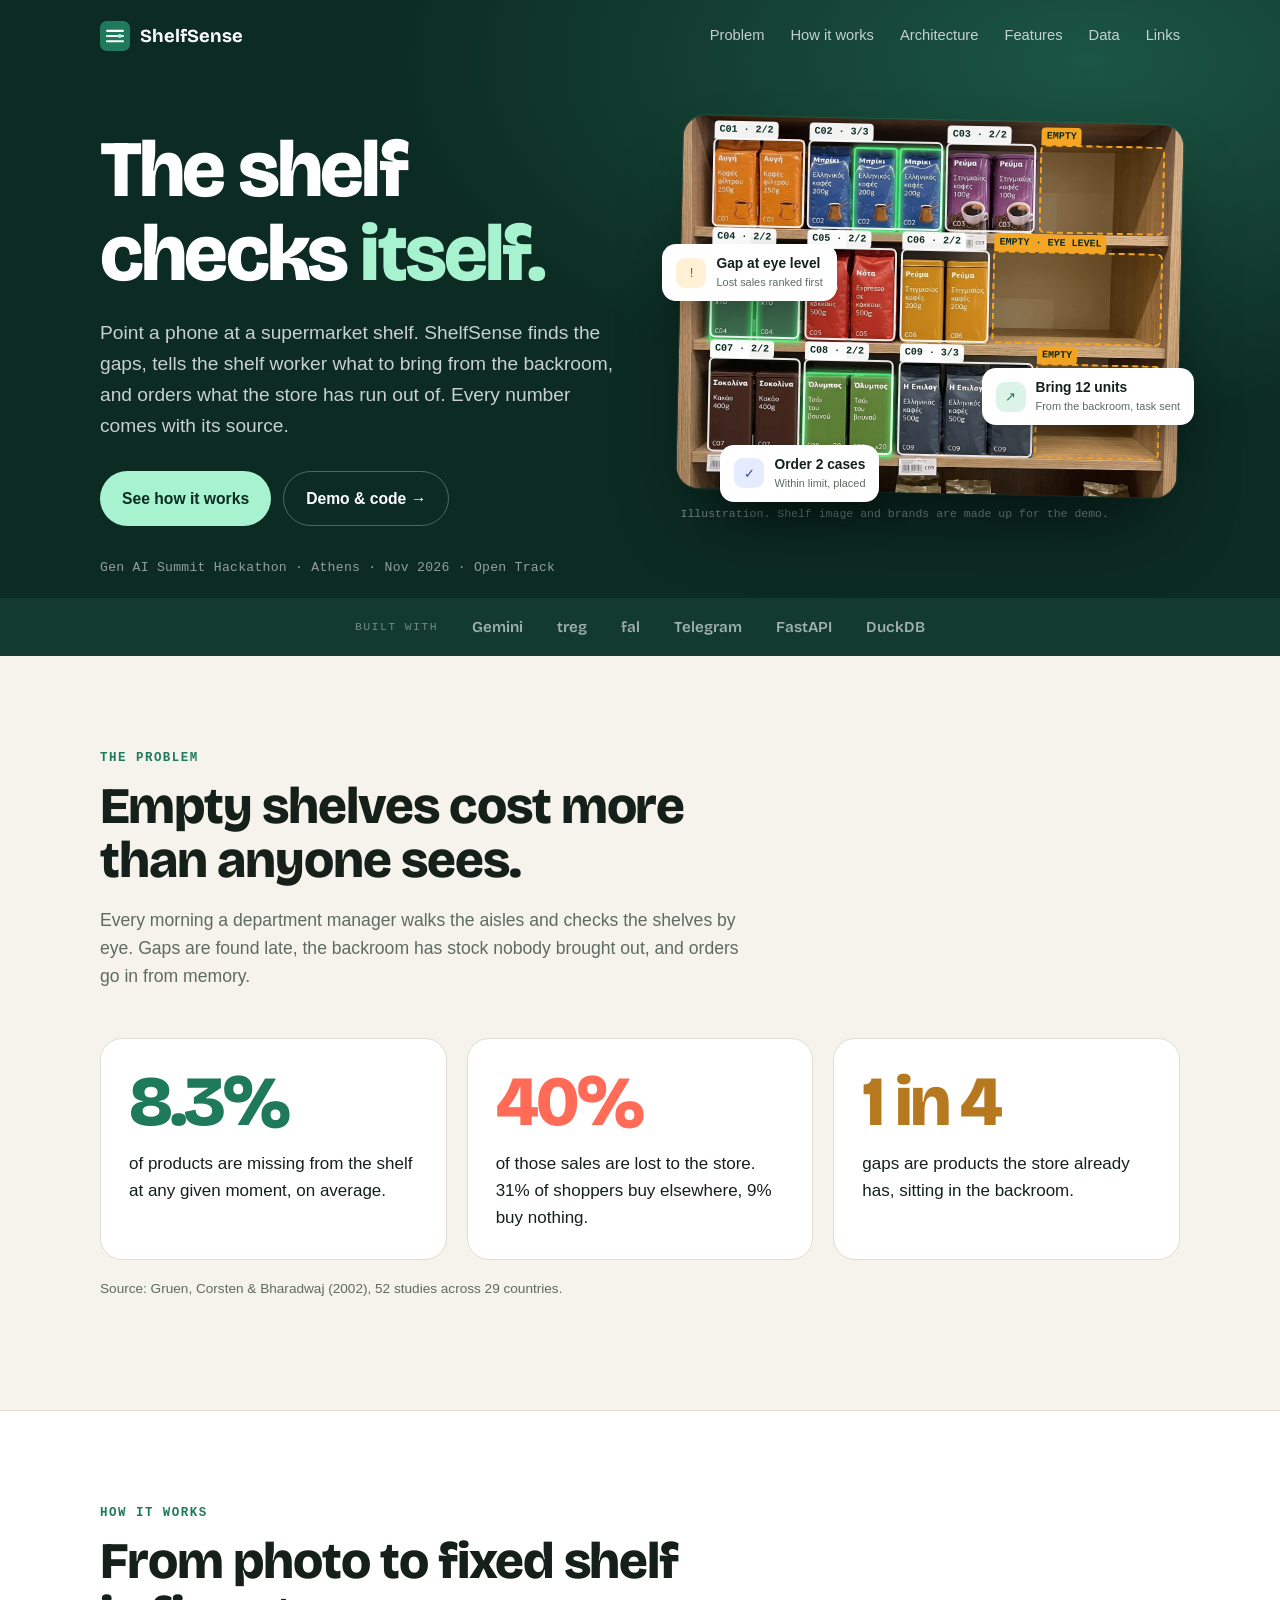
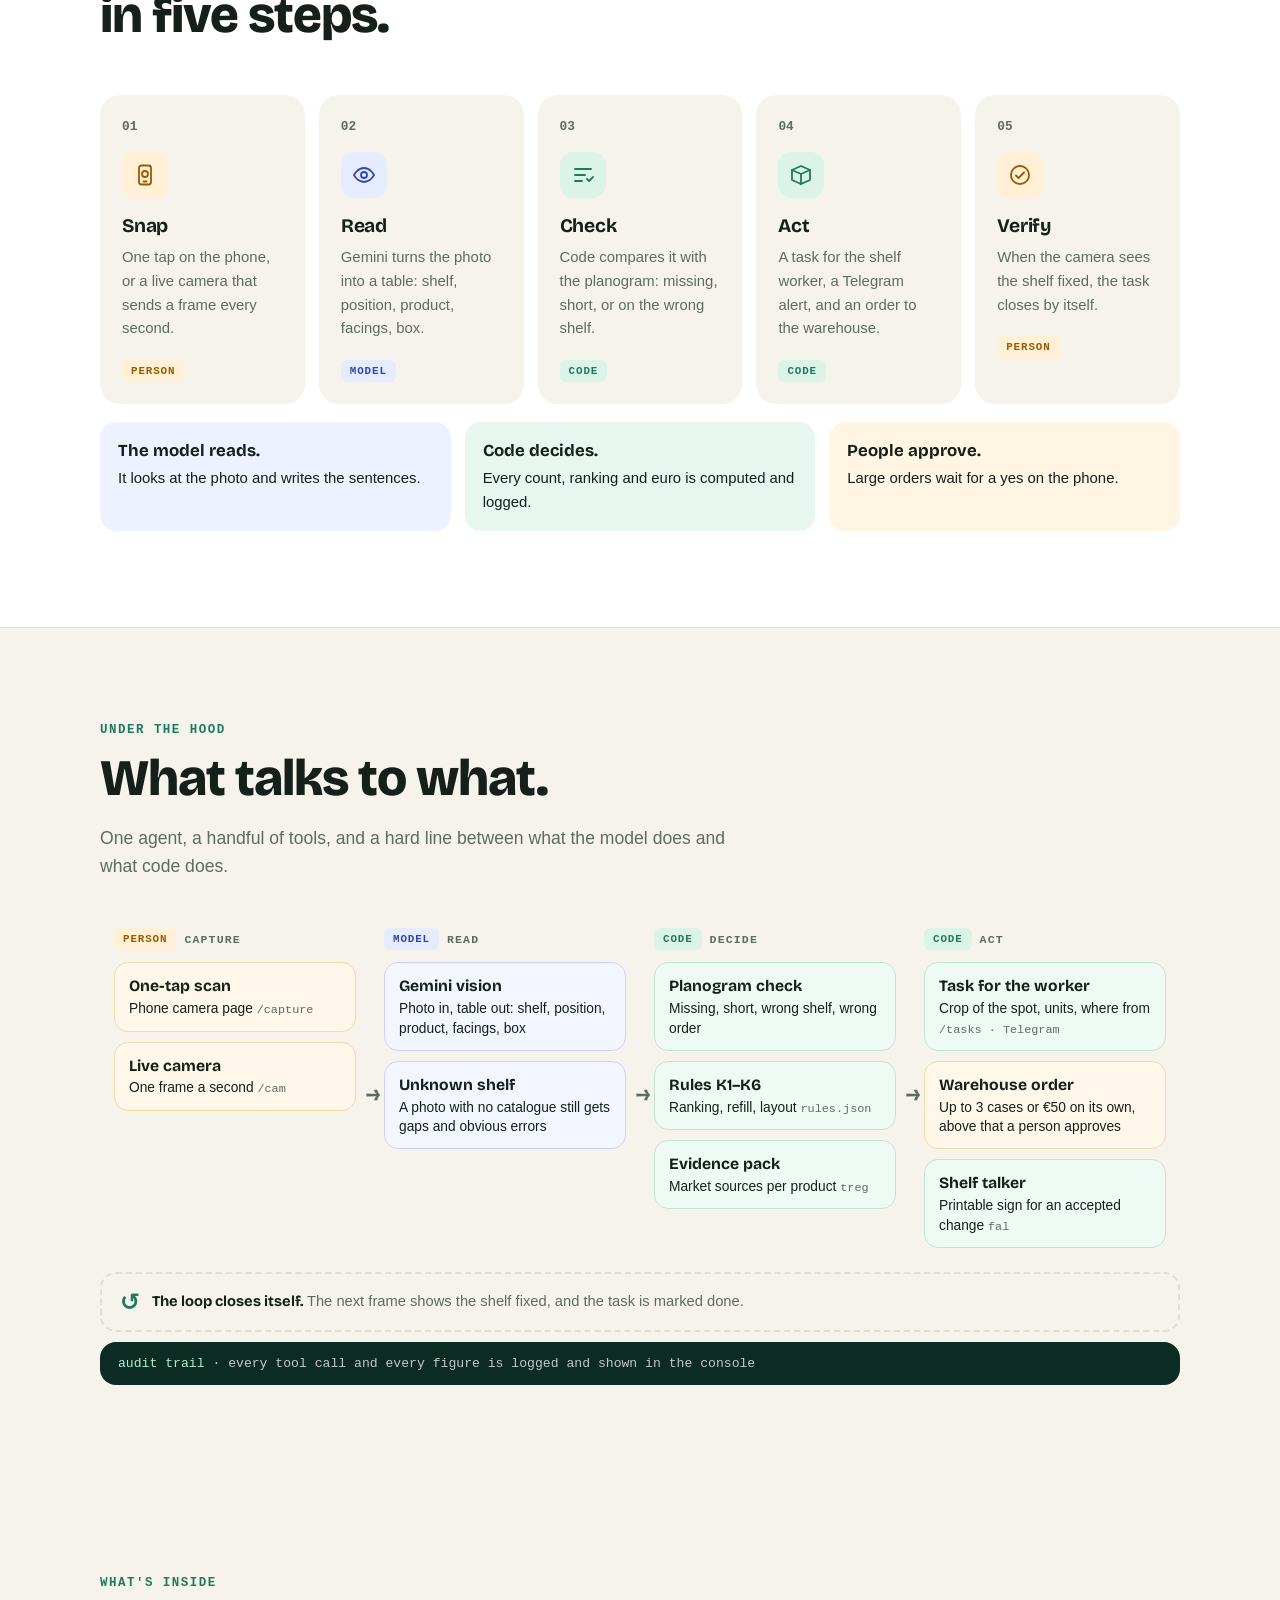
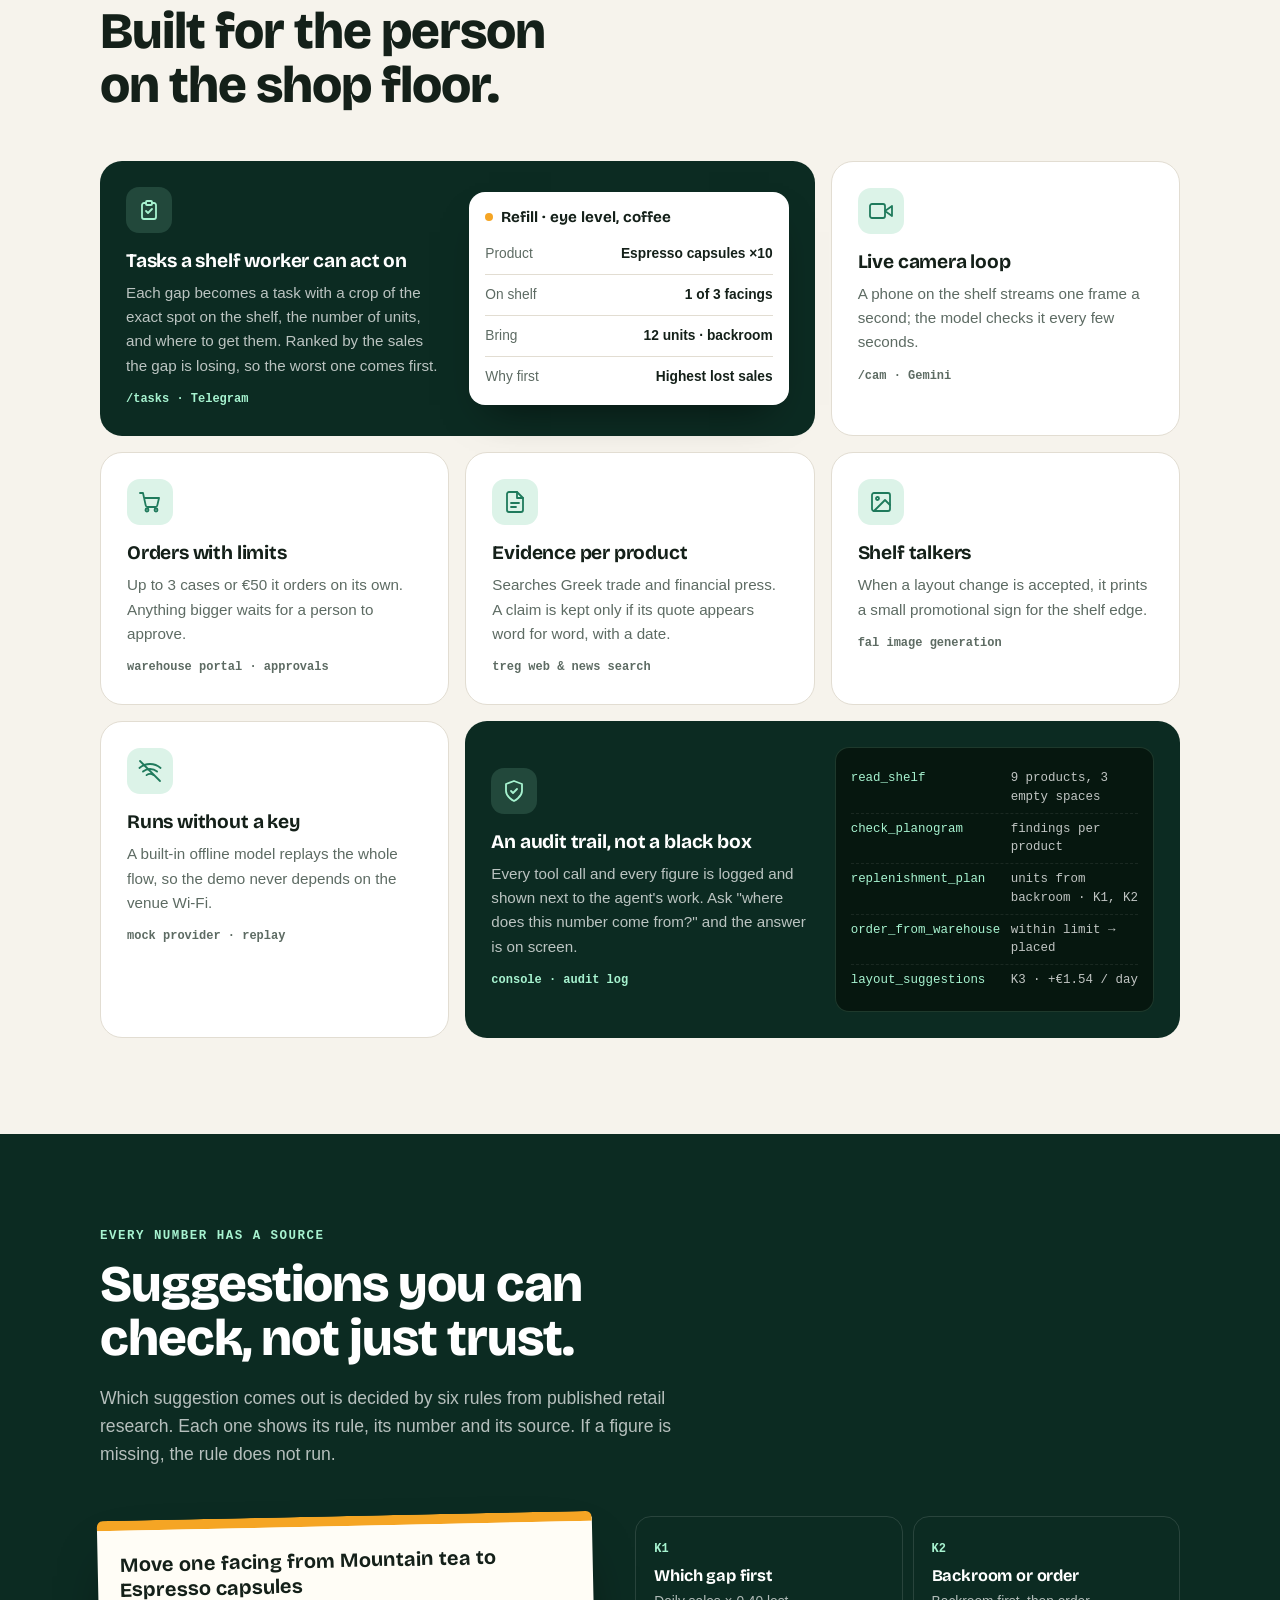
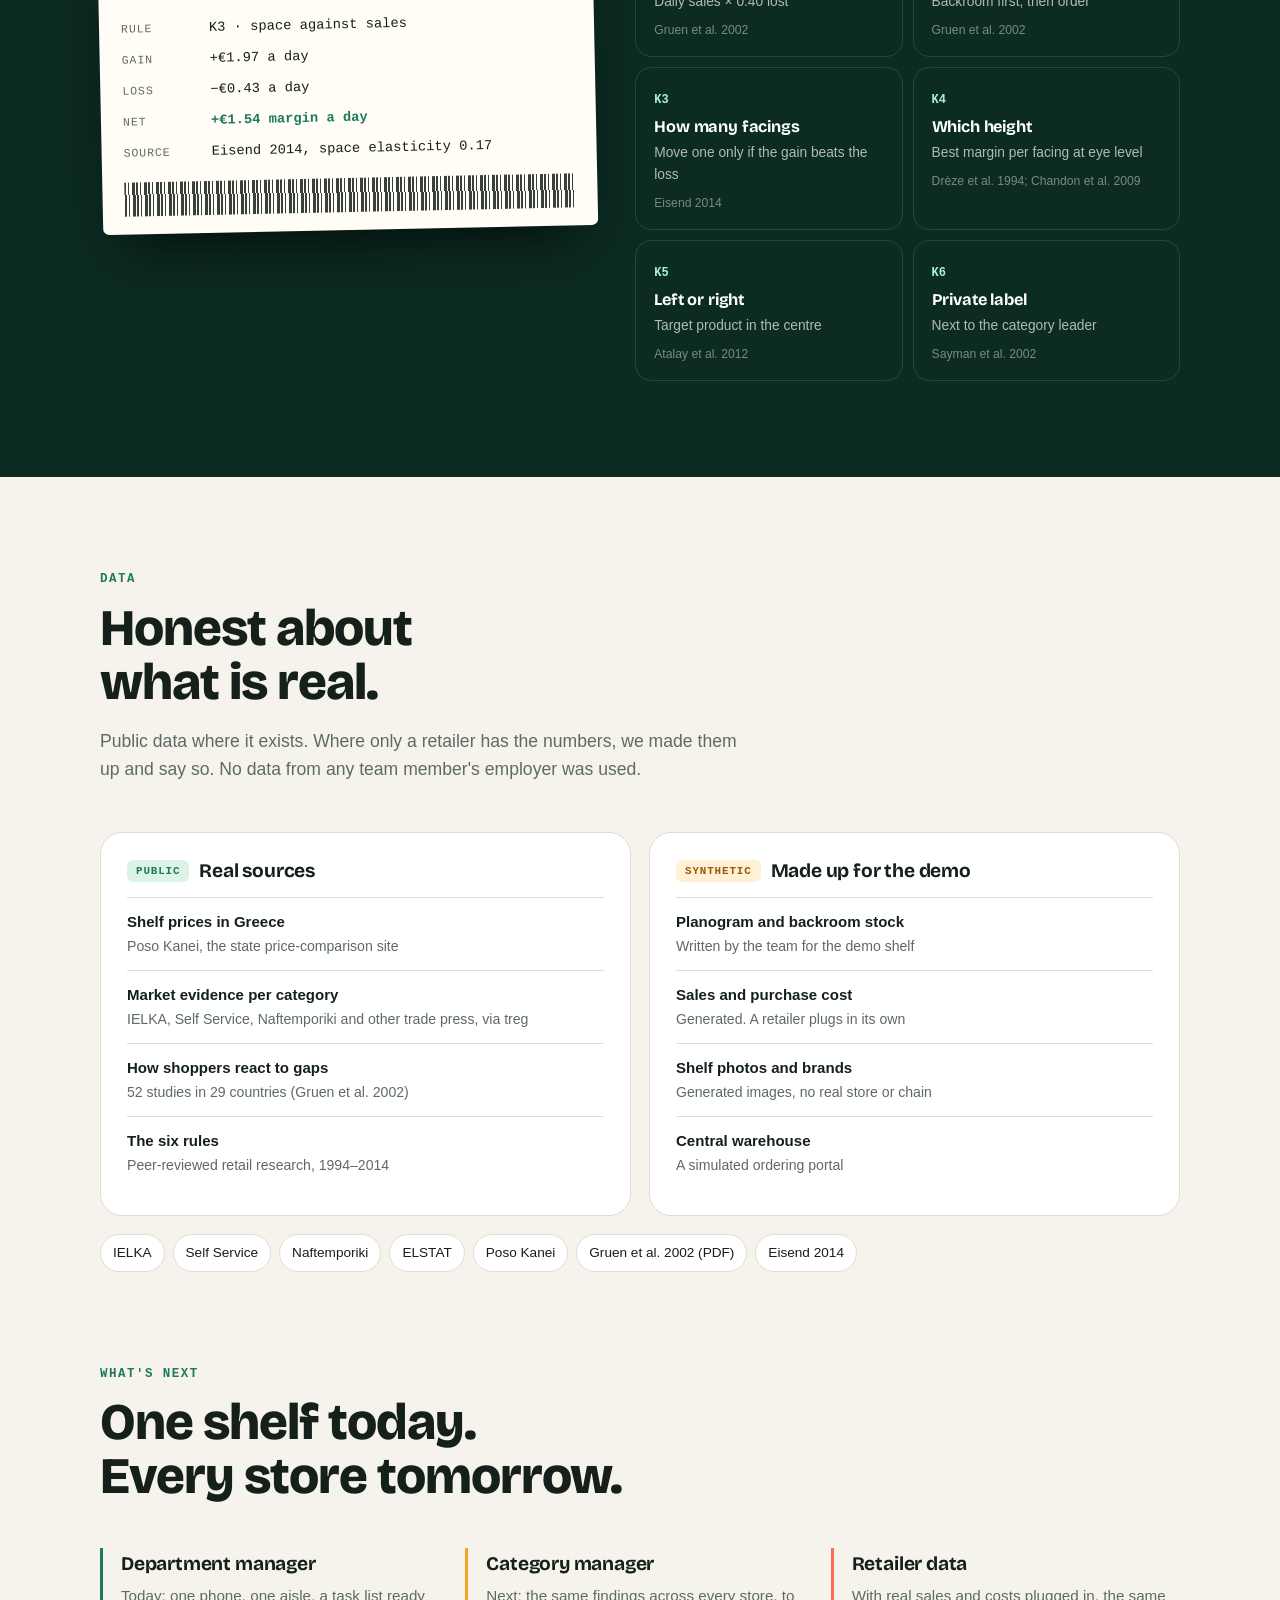
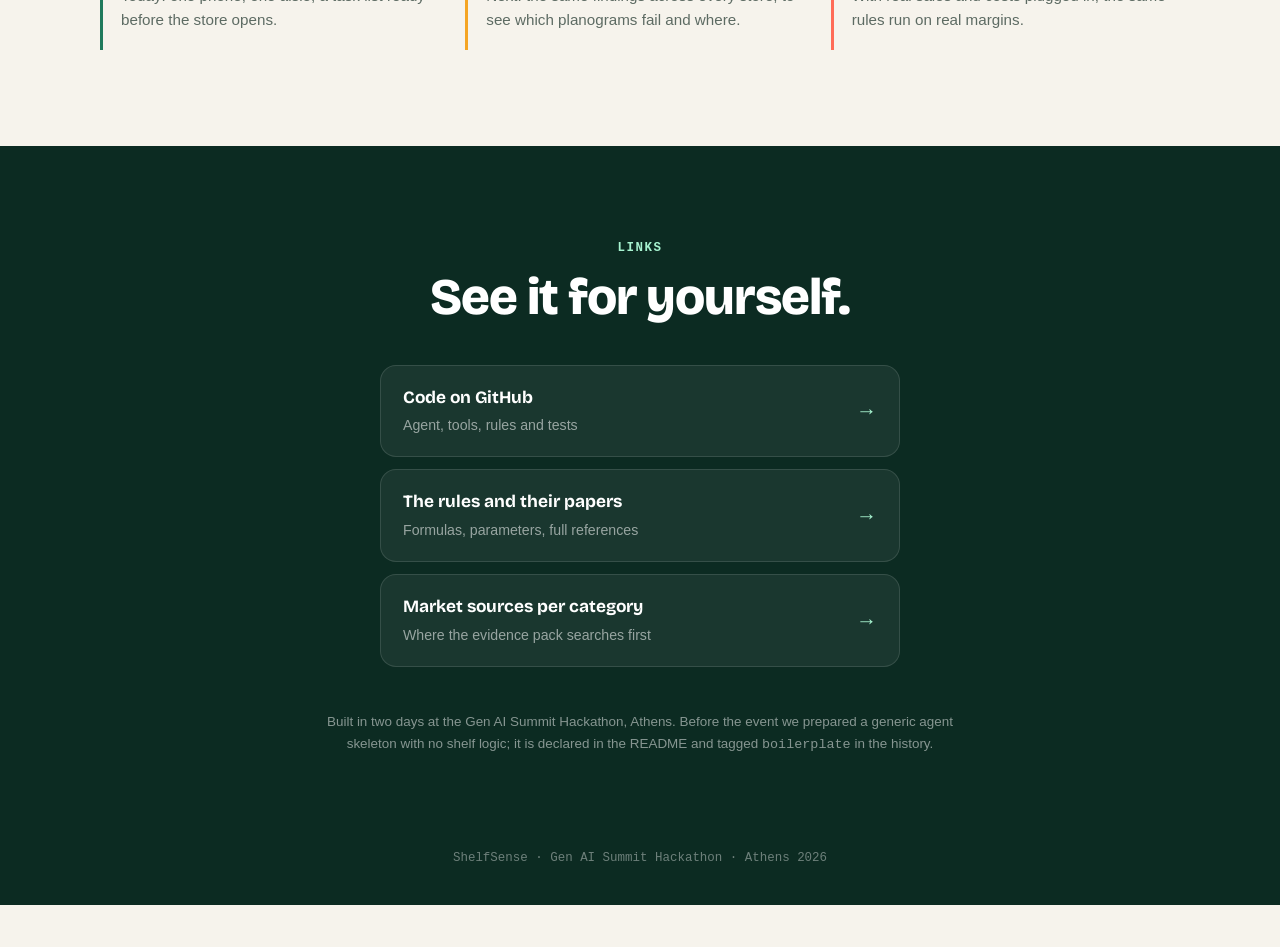
==== docs/index.html @ 4e1f6f05 "Project page: slots for demo video, team and links, plus architecture diagram All team content lives" ====
<!doctype html>
<html lang="en">
<head>
<meta charset="utf-8">
<meta name="viewport" content="width=device-width, initial-scale=1">
<title>ShelfSense · the shelf agent for supermarkets</title>
<meta name="description" content="Point a phone at a supermarket shelf. ShelfSense finds the gaps, tells the shelf worker what to bring from the backroom, and orders what is missing.">
<meta property="og:title" content="ShelfSense · the shelf agent for supermarkets">
<meta property="og:description" content="Point a phone at a shelf. Get the gaps, the refill and the order, with a source behind every number.">
<meta property="og:image" content="shelf.jpg">
<meta name="theme-color" content="#0c2b22">
<link rel="icon" href="data:image/svg+xml,%3Csvg xmlns='http://www.w3.org/2000/svg' viewBox='0 0 32 32'%3E%3Crect width='32' height='32' rx='7' fill='%231F7A5C'/%3E%3Cpath d='M7.5 10.5h17M7.5 16h17M7.5 21.5h17' stroke='white' stroke-width='2.2' stroke-linecap='round'/%3E%3Ccircle cx='21' cy='16' r='2.1' fill='%23A7F3D0'/%3E%3C/svg%3E">
<link rel="preconnect" href="https://fonts.googleapis.com">
<link rel="preconnect" href="https://fonts.gstatic.com" crossorigin>
<link href="https://fonts.googleapis.com/css2?family=Bricolage+Grotesque:opsz,wght@12..96,500;12..96,700;12..96,800&display=swap" rel="stylesheet">
<style>
  :root {
    --night: #0c2b22;
    --night-2: #123a2e;
    --green: #1f7a5c;
    --mint: #a7f3d0;
    --amber: #f5a524;
    --coral: #ff6b57;
    --paper: #f6f3ec;
    --card: #ffffff;
    --ink: #142019;
    --soft: #5d6b63;
    --line: #e2ddd2;
    --display: "Bricolage Grotesque", ui-sans-serif, system-ui, sans-serif;
    --sans: -apple-system, BlinkMacSystemFont, "Segoe UI", Roboto, "Helvetica Neue", sans-serif;
    --mono: ui-monospace, "SF Mono", Menlo, Consolas, monospace;
  }
  * { box-sizing: border-box; }
  [hidden] { display: none !important; }
  html { scroll-behavior: smooth; }
  body { margin: 0; background: var(--paper); color: var(--ink); font: 17px/1.6 var(--sans); -webkit-text-size-adjust: 100%; }
  img { max-width: 100%; display: block; }
  a { color: inherit; }
  .wrap { max-width: 1120px; margin: 0 auto; padding: 0 20px; }
  h1, h2, h3 { font-family: var(--display); margin: 0; line-height: 1.05; letter-spacing: -0.02em; }
  h2 { font-size: clamp(2rem, 5.2vw, 3.2rem); font-weight: 800; }
  @media (max-width: 600px) { h2 br { display: none; } }
  h3 { font-size: 1.2rem; font-weight: 700; letter-spacing: -0.01em; line-height: 1.25; }
  p { margin: 0 0 14px; }
  .eyebrow { font: 600 0.78rem/1 var(--mono); letter-spacing: 0.12em; text-transform: uppercase; color: var(--green); margin-bottom: 16px; display: block; }
  section { padding: 96px 0; }
  .intro { max-width: 640px; color: var(--soft); font-size: 1.1rem; margin-top: 18px; }

  /* ---------- nav ---------- */
  nav.top { position: absolute; inset: 0 0 auto 0; z-index: 10; }
  nav.top .wrap { display: flex; align-items: center; justify-content: space-between; height: 72px; }
  .brand { display: flex; align-items: center; gap: 10px; font: 700 1.15rem var(--display); color: #fff; text-decoration: none; }
  .brand svg { width: 30px; height: 30px; }
  nav.top .links { display: flex; gap: 26px; }
  nav.top .links a { color: rgba(255,255,255,0.75); text-decoration: none; font-size: 0.92rem; font-weight: 500; }
  nav.top .links a:hover { color: #fff; }
  @media (max-width: 760px) { nav.top .links { display: none; } }

  /* ---------- hero ---------- */
  .hero { background: radial-gradient(1200px 600px at 85% 10%, #1b5543 0%, transparent 60%), var(--night); color: #fff; padding: 120px 0 0; overflow: hidden; }
  .hero .wrap { display: grid; grid-template-columns: 1.05fr 1fr; gap: 56px; align-items: center; }
  @media (max-width: 900px) { .hero .wrap { grid-template-columns: 1fr; gap: 40px; } }
  .hero h1 { font-size: clamp(2.7rem, 7.4vw, 5rem); font-weight: 800; letter-spacing: -0.035em; }
  .hero h1 em { font-style: normal; color: var(--mint); }
  .hero .sub { font-size: 1.2rem; color: rgba(255,255,255,0.78); margin: 22px 0 30px; max-width: 520px; }
  .btns { display: flex; gap: 12px; flex-wrap: wrap; }
  .btn { display: inline-flex; align-items: center; gap: 8px; padding: 14px 22px; border-radius: 999px; font-weight: 650; text-decoration: none; font-size: 0.98rem; transition: transform .15s ease; }
  .btn:hover { transform: translateY(-1px); }
  .btn.solid { background: var(--mint); color: var(--night); }
  .btn.ghost { border: 1px solid rgba(255,255,255,0.28); color: #fff; }
  .event { margin-top: 34px; font: 500 0.82rem var(--mono); color: rgba(255,255,255,0.55); letter-spacing: 0.02em; }

  .stage { position: relative; padding-bottom: 64px; }
  .phone { position: relative; border-radius: 22px; overflow: hidden; box-shadow: 0 40px 80px -30px rgba(0,0,0,0.7), 0 0 0 1px rgba(255,255,255,0.08); transform: rotate(1.2deg); }
  .phone img { width: 100%; height: auto; }
  .box { position: absolute; border: 2px solid rgba(255,255,255,0.9); border-radius: 6px; animation: pop .4s ease backwards; }
  .box span { position: absolute; top: -1px; left: -1px; transform: translateY(-100%); background: rgba(255,255,255,0.95); color: var(--night); font: 700 10px/1 var(--mono); padding: 4px 5px; border-radius: 4px 4px 4px 0; white-space: nowrap; }
  .box.gap { border: 2px dashed var(--amber); background: rgba(245,165,36,0.16); }
  .box.gap span { background: var(--amber); }
  .scan { position: absolute; left: 0; right: 0; height: 70px; top: 100%; background: linear-gradient(180deg, transparent, rgba(167,243,208,0.35)); border-bottom: 2px solid var(--mint); animation: scan 2.6s cubic-bezier(.5,0,.5,1) .3s backwards; }
  @keyframes scan { from { top: -70px; } to { top: 100%; } }
  @keyframes pop { from { opacity: 0; transform: scale(1.04); } to { opacity: 1; transform: none; } }
  .chip { position: absolute; background: #fff; color: var(--ink); border-radius: 14px; padding: 11px 14px; font-size: 0.82rem; line-height: 1.3; box-shadow: 0 16px 40px -14px rgba(0,0,0,0.55); display: flex; gap: 10px; align-items: center; animation: rise .5s ease backwards; max-width: 250px; }
  .chip b { display: block; font-size: 0.86rem; }
  .chip small { color: var(--soft); }
  .chip i { flex: none; width: 30px; height: 30px; border-radius: 9px; display: grid; place-items: center; font-style: normal; }
  .chip.c1 { left: -18px; top: 26%; animation-delay: 3.1s; }
  .chip.c2 { right: -14px; top: 52%; animation-delay: 3.6s; }
  .chip.c3 { left: 8%; bottom: 96px; animation-delay: 4.1s; }
  @keyframes rise { from { opacity: 0; transform: translateY(10px); } to { opacity: 1; transform: none; } }
  @media (max-width: 900px) { .chip.c1 { left: 6px; } .chip.c2 { right: 6px; } }
  @media (max-width: 520px) { .chip.c3 { bottom: 130px; } .chip { font-size: 0.74rem; padding: 8px 10px; max-width: 200px; } .chip b { font-size: 0.78rem; } .chip i { width: 24px; height: 24px; } .box span { font-size: 8px; padding: 3px 4px; } }
  .note { font: 0.72rem var(--mono); color: rgba(255,255,255,0.45); margin-top: 14px; }
  @media (prefers-reduced-motion: reduce) { .scan { display: none; } .box, .chip { animation: none; } }

  /* ---------- built-with strip ---------- */
  .strip { background: var(--night-2); color: rgba(255,255,255,0.6); padding: 20px 0; }
  .strip .wrap { display: flex; flex-wrap: wrap; gap: 10px 34px; align-items: center; justify-content: center; font: 600 0.95rem var(--display); }
  .strip .wrap span:first-child { font: 500 0.72rem var(--mono); letter-spacing: 0.12em; text-transform: uppercase; color: rgba(255,255,255,0.4); }

  /* ---------- problem ---------- */
  .stats { display: grid; grid-template-columns: repeat(3, 1fr); gap: 20px; margin-top: 48px; }
  @media (max-width: 780px) { .stats { grid-template-columns: 1fr; } }
  .stat { background: var(--card); border: 1px solid var(--line); border-radius: 22px; padding: 28px; }
  .stat .n { font: 800 clamp(3rem, 8vw, 4.4rem)/1 var(--display); letter-spacing: -0.04em; color: var(--green); }
  .stat:nth-child(2) .n { color: var(--coral); }
  .stat:nth-child(3) .n { color: #b7791f; }
  .stat p { margin: 12px 0 0; color: var(--ink); }
  .cite { font-size: 0.85rem; color: var(--soft); margin-top: 18px; }

  /* ---------- how ---------- */
  .how { background: var(--card); border-top: 1px solid var(--line); border-bottom: 1px solid var(--line); }
  .steps { display: grid; grid-template-columns: repeat(5, 1fr); gap: 14px; margin-top: 52px; counter-reset: s; }
  @media (max-width: 980px) { .steps { grid-template-columns: 1fr 1fr; } }
  @media (max-width: 560px) { .steps { grid-template-columns: 1fr; } }
  .step { position: relative; padding: 24px 22px 22px; border-radius: 20px; background: var(--paper); counter-increment: s; }
  .step::before { content: "0" counter(s); font: 700 0.8rem var(--mono); color: var(--soft); display: block; margin-bottom: 18px; }
  .ico { width: 46px; height: 46px; border-radius: 13px; display: grid; place-items: center; margin-bottom: 16px; }
  .ico svg { width: 24px; height: 24px; fill: none; stroke: currentColor; stroke-width: 1.8; stroke-linecap: round; stroke-linejoin: round; }
  .step p { font-size: 0.93rem; color: var(--soft); margin: 8px 0 14px; }
  .who { display: inline-block; font: 700 0.68rem var(--mono); letter-spacing: 0.08em; text-transform: uppercase; padding: 5px 9px; border-radius: 6px; }
  .t-model { background: #e6ecff; color: #3346a8; }
  .t-code { background: #dcf3e8; color: var(--green); }
  .t-person { background: #fff0d6; color: #9a5b00; }
  .split { display: grid; grid-template-columns: repeat(3, 1fr); gap: 14px; margin-top: 18px; }
  @media (max-width: 780px) { .split { grid-template-columns: 1fr; } }
  .split div { border-radius: 16px; padding: 16px 18px; font-size: 0.93rem; }
  .split b { font-family: var(--display); font-size: 1.05rem; display: block; margin-bottom: 2px; }

  /* ---------- features ---------- */
  .features { display: grid; grid-template-columns: repeat(3, 1fr); gap: 16px; margin-top: 48px; }
  @media (max-width: 900px) { .features { grid-template-columns: 1fr 1fr; } }
  @media (max-width: 600px) { .features { grid-template-columns: 1fr; } }
  .feat { background: var(--card); border: 1px solid var(--line); border-radius: 22px; padding: 26px; }
  .feat.big { grid-column: span 2; background: var(--night); color: #fff; border: 0; display: grid; grid-template-columns: 1fr 1fr; gap: 24px; align-items: center; }
  @media (max-width: 900px) { .feat.big { grid-column: auto; grid-template-columns: 1fr; } }
  .feat.big p { color: rgba(255,255,255,0.72); }
  .feat .ico { background: #dcf3e8; color: var(--green); }
  .feat.big .ico { background: rgba(167,243,208,0.14); color: var(--mint); }
  .feat p { color: var(--soft); font-size: 0.95rem; margin: 8px 0 0; }
  .feat .tool { display: inline-block; margin-top: 14px; font: 600 0.75rem var(--mono); color: var(--soft); }
  .feat.big .tool { color: var(--mint); }
  .task { background: #fff; color: var(--ink); border-radius: 16px; padding: 16px; font-size: 0.86rem; box-shadow: 0 20px 40px -20px rgba(0,0,0,0.6); }
  .task .row { display: flex; justify-content: space-between; gap: 10px; padding: 9px 0; border-bottom: 1px solid var(--line); }
  .task .row:last-child { border: 0; padding-bottom: 0; }
  .task .k { color: var(--soft); }
  .task .v { font-weight: 650; text-align: right; }
  .task .hd { display: flex; align-items: center; gap: 8px; font: 700 0.95rem var(--display); padding-bottom: 8px; }
  .dot { width: 8px; height: 8px; border-radius: 50%; background: var(--amber); }

  .log { background: #06170f; border-radius: 14px; padding: 16px; font: 0.78rem/1.5 var(--mono); color: rgba(255,255,255,0.75); box-shadow: inset 0 0 0 1px rgba(167,243,208,0.15); }
  .log div { padding: 6px 0; border-bottom: 1px dashed rgba(255,255,255,0.08); display: grid; grid-template-columns: 150px 1fr; gap: 10px; }
  .log div:last-child { border: 0; }
  .log span { color: var(--mint); }
  @media (max-width: 420px) { .log div { grid-template-columns: 1fr; gap: 0; } }
  /* ---------- proof ---------- */
  .proof { background: var(--night); color: #fff; }
  .proof .intro { color: rgba(255,255,255,0.7); }
  .proof .eyebrow { color: var(--mint); }
  .proof-grid { display: grid; grid-template-columns: 1fr 1.1fr; gap: 40px; margin-top: 48px; align-items: start; }
  @media (max-width: 900px) { .proof-grid { grid-template-columns: 1fr; } }
  .label { background: #fffdf6; color: var(--ink); border-radius: 6px; padding: 22px 22px 18px; transform: rotate(-1.2deg); box-shadow: 0 30px 60px -25px rgba(0,0,0,0.8); border-top: 10px solid var(--amber); font-family: var(--mono); font-size: 0.86rem; }
  .label .what { font: 700 1.25rem/1.25 var(--display); margin-bottom: 16px; }
  .label dl { margin: 0; display: grid; grid-template-columns: 78px 1fr; gap: 9px 10px; }
  .label dt { color: var(--soft); text-transform: uppercase; font-size: 0.72rem; letter-spacing: 0.08em; padding-top: 2px; }
  .label dd { margin: 0; }
  .label .plus { color: var(--green); font-weight: 700; }
  .barcode { margin-top: 18px; height: 34px; background: repeating-linear-gradient(90deg, #142019 0 2px, transparent 2px 4px, #142019 4px 5px, transparent 5px 8px, #142019 8px 11px, transparent 11px 12px); opacity: 0.85; }
  .rules { display: grid; grid-template-columns: 1fr 1fr; gap: 10px; }
  @media (max-width: 560px) { .rules { grid-template-columns: 1fr; } }
  .rule { border: 1px solid rgba(255,255,255,0.12); border-radius: 16px; padding: 16px 18px; }
  .rule .k { font: 700 0.75rem var(--mono); color: var(--mint); }
  .rule h3 { font-size: 1.02rem; margin: 6px 0 4px; }
  .rule p { font-size: 0.86rem; color: rgba(255,255,255,0.68); margin: 0; }
  .rule small { display: block; margin-top: 8px; font-size: 0.76rem; color: rgba(255,255,255,0.45); }

  /* ---------- data ---------- */
  .data-grid { display: grid; grid-template-columns: 1fr 1fr; gap: 18px; margin-top: 48px; }
  @media (max-width: 780px) { .data-grid { grid-template-columns: 1fr; } }
  .data-col { background: var(--card); border: 1px solid var(--line); border-radius: 22px; padding: 26px; }
  .data-col h3 { display: flex; align-items: center; gap: 10px; margin-bottom: 14px; }
  .pill { font: 700 0.68rem var(--mono); letter-spacing: 0.08em; text-transform: uppercase; padding: 5px 9px; border-radius: 6px; }
  .data-col ul { list-style: none; margin: 0; padding: 0; }
  .data-col li { padding: 12px 0; border-top: 1px solid var(--line); font-size: 0.94rem; }
  .data-col li b { display: block; }
  .data-col li span { color: var(--soft); font-size: 0.88rem; }
  .sources { margin-top: 18px; display: flex; flex-wrap: wrap; gap: 8px; }
  .sources a { text-decoration: none; font-size: 0.85rem; padding: 7px 12px; border-radius: 999px; border: 1px solid var(--line); background: var(--card); }
  .sources a:hover { border-color: var(--green); color: var(--green); }

  /* ---------- next ---------- */
  .next { display: grid; grid-template-columns: repeat(3, 1fr); gap: 16px; margin-top: 44px; }
  @media (max-width: 780px) { .next { grid-template-columns: 1fr; } }
  .next div { border-left: 3px solid var(--green); padding: 4px 0 4px 18px; }
  .next div:nth-child(2) { border-color: var(--amber); }
  .next div:nth-child(3) { border-color: var(--coral); }
  .next p { color: var(--soft); font-size: 0.95rem; margin-top: 8px; }

  /* ---------- links (linktree) ---------- */
  .links-sec { background: var(--night); color: #fff; text-align: center; }
  .links-sec h2 { color: #fff; }
  .tree { max-width: 520px; margin: 40px auto 0; display: grid; gap: 12px; }
  .tree a { display: flex; align-items: center; justify-content: space-between; gap: 12px; padding: 18px 22px; border-radius: 16px; background: rgba(255,255,255,0.06); border: 1px solid rgba(255,255,255,0.12); text-decoration: none; text-align: left; transition: background .15s ease; }
  .tree a:hover { background: rgba(167,243,208,0.12); border-color: var(--mint); }
  .tree a b { display: block; font-family: var(--display); font-size: 1.08rem; }
  .tree a small { color: rgba(255,255,255,0.55); }
  .tree a .arr { color: var(--mint); font-size: 1.3rem; }
  .fine { max-width: 640px; margin: 44px auto 0; font-size: 0.84rem; color: rgba(255,255,255,0.5); }
  /* ---------- demo video ---------- */
  .demo { background: var(--night-2); color: #fff; padding: 72px 0; }
  .demo .eyebrow { color: var(--mint); }
  .video { position: relative; aspect-ratio: 16 / 9; margin-top: 30px; border-radius: 20px; overflow: hidden; background: #000; box-shadow: 0 40px 80px -40px rgba(0,0,0,0.8); }
  .video iframe, .video video { position: absolute; inset: 0; width: 100%; height: 100%; border: 0; }

  /* ---------- architecture ---------- */
  .arch { margin-top: 48px; display: grid; grid-template-columns: repeat(4, 1fr); gap: 0; position: relative; }
  .lane { padding: 0 14px; position: relative; }
  .lane:not(:last-child)::after { content: "→"; position: absolute; right: -10px; top: 50%; transform: translateY(-50%); font: 700 1.4rem var(--display); color: var(--soft); z-index: 1; }
  .lane h4 { margin: 0 0 12px; font: 700 0.72rem var(--mono); letter-spacing: 0.1em; text-transform: uppercase; color: var(--soft); display: flex; gap: 8px; align-items: center; }
  .node { background: var(--card); border: 1px solid var(--line); border-radius: 14px; padding: 12px 14px; margin-bottom: 10px; font-size: 0.86rem; line-height: 1.4; }
  .node b { display: block; font-family: var(--display); font-size: 0.98rem; margin-bottom: 2px; }
  .node code { font: 0.74rem var(--mono); color: var(--soft); }
  .node.m { border-color: #c9d3ff; background: #f3f5ff; }
  .node.c { border-color: #bfe6d3; background: #f0faf5; }
  .node.p { border-color: #f6d9a4; background: #fff8ea; }
  .loop { margin-top: 14px; border: 2px dashed var(--line); border-radius: 16px; padding: 14px 18px; display: flex; gap: 12px; align-items: center; font-size: 0.92rem; color: var(--soft); }
  .loop strong { color: var(--ink); font-family: var(--display); }
  .loop .sym { font: 700 1.5rem var(--display); color: var(--green); }
  .trail { margin-top: 10px; background: var(--night); color: rgba(255,255,255,0.75); border-radius: 16px; padding: 14px 18px; font: 0.82rem var(--mono); }
  .trail span { color: var(--mint); }
  @media (max-width: 900px) {
    .arch { grid-template-columns: 1fr; gap: 26px; }
    .lane { padding: 0; }
    .lane:not(:last-child)::after { content: "↓"; right: auto; left: 50%; top: auto; bottom: -26px; transform: translateX(-50%); }
  }

  /* ---------- team ---------- */
  .team-grid { display: grid; grid-template-columns: repeat(auto-fill, minmax(200px, 1fr)); gap: 16px; margin-top: 44px; }
  .member { background: var(--card); border: 1px solid var(--line); border-radius: 22px; padding: 22px; }
  .avatar { width: 64px; height: 64px; border-radius: 50%; display: grid; place-items: center; font: 800 1.3rem var(--display); color: var(--night); background: var(--mint); margin-bottom: 14px; overflow: hidden; }
  .avatar img { width: 100%; height: 100%; object-fit: cover; }
  .member .role { font: 600 0.75rem var(--mono); color: var(--green); margin: 4px 0 10px; text-transform: uppercase; letter-spacing: 0.06em; }
  .member p { font-size: 0.9rem; color: var(--soft); margin: 0; }
  .member a { display: inline-block; margin-top: 12px; font-size: 0.85rem; font-weight: 600; color: var(--green); text-decoration: none; }

  footer { background: var(--night); color: rgba(255,255,255,0.4); text-align: center; padding: 0 20px 40px; font: 0.78rem var(--mono); }
</style>
</head>
<body>

<nav class="top">
  <div class="wrap">
    <a class="brand" href="#top">
      <svg viewBox="0 0 32 32" aria-hidden="true"><rect width="32" height="32" rx="7" fill="#1F7A5C"/><path d="M7.5 10.5h17M7.5 16h17M7.5 21.5h17" stroke="#fff" stroke-width="2.2" stroke-linecap="round"/><circle cx="21" cy="16" r="2.1" fill="#A7F3D0"/></svg>
      ShelfSense
    </a>
    <div class="links">
      <a href="#problem">Problem</a>
      <a href="#how">How it works</a>
      <a href="#arch">Architecture</a>
      <a href="#inside">Features</a>
      <a href="#data">Data</a>
      <a href="#team" hidden>Team</a>
      <a href="#links">Links</a>
    </div>
  </div>
</nav>

<header class="hero" id="top">
  <div class="wrap">
    <div>
      <h1>The shelf checks <em>itself.</em></h1>
      <p class="sub">Point a phone at a supermarket shelf. ShelfSense finds the gaps, tells the shelf worker what to
        bring from the backroom, and orders what the store has run out of. Every number comes with its source.</p>
      <div class="btns">
        <a class="btn solid" href="#how">See how it works</a>
        <a class="btn ghost" href="#links">Demo &amp; code →</a>
      </div>
      <p class="event">Gen AI Summit Hackathon · Athens · Nov 2026 · Open Track</p>
    </div>

    <div class="stage">
      <div class="phone">
        <img src="shelf.jpg" width="1400" height="1045" alt="A coffee shelf with three rows of products. The agent draws a box around each product and marks the empty space on each row.">
        <div class="scan" aria-hidden="true"></div>
        <!-- boxes: % of the photo -->
        <div class="box" style="left:6%;top:6%;width:18.5%;height:23.8%;animation-delay:.7s"><span>C01 · 2/2</span></div>
        <div class="box" style="left:25%;top:6%;width:27%;height:23.8%;animation-delay:.8s"><span>C02 · 3/3</span></div>
        <div class="box" style="left:52.7%;top:6%;width:18%;height:23.8%;animation-delay:.9s"><span>C03 · 2/2</span></div>
        <div class="box gap" style="left:71.5%;top:6%;width:25%;height:23.8%;animation-delay:2.3s"><span>EMPTY</span></div>
        <div class="box" style="left:6%;top:34.5%;width:18%;height:25%;animation-delay:1.3s"><span>C04 · 2/2</span></div>
        <div class="box" style="left:25%;top:34.5%;width:18.3%;height:25%;animation-delay:1.4s"><span>C05 · 2/2</span></div>
        <div class="box" style="left:44%;top:34.5%;width:17.8%;height:25%;animation-delay:1.5s"><span>C06 · 2/2</span></div>
        <div class="box gap" style="left:62.5%;top:34.5%;width:34%;height:25%;animation-delay:2.5s"><span>EMPTY · EYE LEVEL</span></div>
        <div class="box" style="left:6%;top:64.6%;width:18.5%;height:25.5%;animation-delay:1.9s"><span>C07 · 2/2</span></div>
        <div class="box" style="left:25%;top:64.6%;width:18%;height:25.5%;animation-delay:2.0s"><span>C08 · 2/2</span></div>
        <div class="box" style="left:44%;top:64.6%;width:27%;height:25.5%;animation-delay:2.1s"><span>C09 · 3/3</span></div>
        <div class="box gap" style="left:71.5%;top:64.6%;width:25%;height:25.5%;animation-delay:2.7s"><span>EMPTY</span></div>
      </div>
      <div class="chip c1"><i style="background:#fff0d6;color:#9a5b00">!</i><div><b>Gap at eye level</b><small>Lost sales ranked first</small></div></div>
      <div class="chip c2"><i style="background:#dcf3e8;color:#1f7a5c">↗</i><div><b>Bring 12 units</b><small>From the backroom, task sent</small></div></div>
      <div class="chip c3"><i style="background:#e6ecff;color:#3346a8">✓</i><div><b>Order 2 cases</b><small>Within limit, placed</small></div></div>
      <p class="note">Illustration. Shelf image and brands are made up for the demo.</p>
    </div>
  </div>
</header>

<div class="strip">
  <div class="wrap">
    <span>Built with</span>
    <span>Gemini</span><span>treg</span><span>fal</span><span>Telegram</span><span>FastAPI</span><span>DuckDB</span>
  </div>
</div>

<!-- Filled from PAGE.video in the script at the end of this file. Stays hidden while it is empty. -->
<section class="demo" id="demo" hidden>
  <div class="wrap">
    <span class="eyebrow">Demo</span>
    <h2>Two minutes, start to finish.</h2>
    <div class="video" id="video"></div>
  </div>
</section>

<section id="problem">
  <div class="wrap">
    <span class="eyebrow">The problem</span>
    <h2>Empty shelves cost more <br>than anyone sees.</h2>
    <p class="intro">Every morning a department manager walks the aisles and checks the shelves by eye. Gaps are
      found late, the backroom has stock nobody brought out, and orders go in from memory.</p>
    <div class="stats">
      <div class="stat"><div class="n">8.3%</div><p>of products are missing from the shelf at any given moment, on average.</p></div>
      <div class="stat"><div class="n">40%</div><p>of those sales are lost to the store. 31% of shoppers buy elsewhere, 9% buy nothing.</p></div>
      <div class="stat"><div class="n">1 in 4</div><p>gaps are products the store already has, sitting in the backroom.</p></div>
    </div>
    <p class="cite">Source: Gruen, Corsten &amp; Bharadwaj (2002), 52 studies across 29 countries.</p>
  </div>
</section>

<section class="how" id="how">
  <div class="wrap">
    <span class="eyebrow">How it works</span>
    <h2>From photo to fixed shelf <br>in five steps.</h2>
    <div class="steps">
      <div class="step">
        <div class="ico" style="background:#fff0d6;color:#9a5b00"><svg viewBox="0 0 24 24"><rect x="6" y="2.5" width="12" height="19" rx="2.5"/><circle cx="12" cy="11" r="3"/><path d="M10.5 18.5h3"/></svg></div>
        <h3>Snap</h3>
        <p>One tap on the phone, or a live camera that sends a frame every second.</p>
        <span class="who t-person">person</span>
      </div>
      <div class="step">
        <div class="ico" style="background:#e6ecff;color:#3346a8"><svg viewBox="0 0 24 24"><path d="M2 12s3.5-7 10-7 10 7 10 7-3.5 7-10 7S2 12 2 12z"/><circle cx="12" cy="12" r="3"/></svg></div>
        <h3>Read</h3>
        <p>Gemini turns the photo into a table: shelf, position, product, facings, box.</p>
        <span class="who t-model">model</span>
      </div>
      <div class="step">
        <div class="ico" style="background:#dcf3e8;color:#1f7a5c"><svg viewBox="0 0 24 24"><path d="M4 6h16M4 12h10M4 18h7"/><path d="M16 16l2 2 4-4"/></svg></div>
        <h3>Check</h3>
        <p>Code compares it with the planogram: missing, short, or on the wrong shelf.</p>
        <span class="who t-code">code</span>
      </div>
      <div class="step">
        <div class="ico" style="background:#dcf3e8;color:#1f7a5c"><svg viewBox="0 0 24 24"><path d="M3 7l9-4 9 4-9 4-9-4z"/><path d="M3 7v10l9 4 9-4V7"/><path d="M12 11v10"/></svg></div>
        <h3>Act</h3>
        <p>A task for the shelf worker, a Telegram alert, and an order to the warehouse.</p>
        <span class="who t-code">code</span>
      </div>
      <div class="step">
        <div class="ico" style="background:#fff0d6;color:#9a5b00"><svg viewBox="0 0 24 24"><circle cx="12" cy="12" r="9"/><path d="M8 12.5l2.5 2.5L16 9.5"/></svg></div>
        <h3>Verify</h3>
        <p>When the camera sees the shelf fixed, the task closes by itself.</p>
        <span class="who t-person">person</span>
      </div>
    </div>
    <div class="split">
      <div style="background:#eef1ff"><b>The model reads.</b>It looks at the photo and writes the sentences.</div>
      <div style="background:#e7f6ee"><b>Code decides.</b>Every count, ranking and euro is computed and logged.</div>
      <div style="background:#fff5e3"><b>People approve.</b>Large orders wait for a yes on the phone.</div>
    </div>
  </div>
</section>

<section id="arch">
  <div class="wrap">
    <span class="eyebrow">Under the hood</span>
    <h2>What talks to what.</h2>
    <p class="intro">One agent, a handful of tools, and a hard line between what the model does and what code does.</p>
    <div class="arch">
      <div class="lane">
        <h4><span class="who t-person">person</span> Capture</h4>
        <div class="node p"><b>One-tap scan</b>Phone camera page <code>/capture</code></div>
        <div class="node p"><b>Live camera</b>One frame a second <code>/cam</code></div>
      </div>
      <div class="lane">
        <h4><span class="who t-model">model</span> Read</h4>
        <div class="node m"><b>Gemini vision</b>Photo in, table out: shelf, position, product, facings, box</div>
        <div class="node m"><b>Unknown shelf</b>A photo with no catalogue still gets gaps and obvious errors</div>
      </div>
      <div class="lane">
        <h4><span class="who t-code">code</span> Decide</h4>
        <div class="node c"><b>Planogram check</b>Missing, short, wrong shelf, wrong order</div>
        <div class="node c"><b>Rules K1–K6</b>Ranking, refill, layout <code>rules.json</code></div>
        <div class="node c"><b>Evidence pack</b>Market sources per product <code>treg</code></div>
      </div>
      <div class="lane">
        <h4><span class="who t-code">code</span> Act</h4>
        <div class="node c"><b>Task for the worker</b>Crop of the spot, units, where from <code>/tasks · Telegram</code></div>
        <div class="node p"><b>Warehouse order</b>Up to 3 cases or €50 on its own, above that a person approves</div>
        <div class="node c"><b>Shelf talker</b>Printable sign for an accepted change <code>fal</code></div>
      </div>
    </div>
    <div class="loop"><span class="sym">↺</span><div><strong>The loop closes itself.</strong> The next frame shows the shelf fixed, and the task is marked done.</div></div>
    <div class="trail"><span>audit trail</span> · every tool call and every figure is logged and shown in the console</div>
  </div>
</section>

<section id="inside">
  <div class="wrap">
    <span class="eyebrow">What's inside</span>
    <h2>Built for the person <br>on the shop floor.</h2>
    <div class="features">
      <div class="feat big">
        <div>
          <div class="ico"><svg viewBox="0 0 24 24"><path d="M9 5H7a2 2 0 0 0-2 2v12a2 2 0 0 0 2 2h10a2 2 0 0 0 2-2V7a2 2 0 0 0-2-2h-2"/><rect x="9" y="3" width="6" height="4" rx="1"/><path d="M9 13l2 2 4-4"/></svg></div>
          <h3>Tasks a shelf worker can act on</h3>
          <p>Each gap becomes a task with a crop of the exact spot on the shelf, the number of units, and where to
            get them. Ranked by the sales the gap is losing, so the worst one comes first.</p>
          <span class="tool">/tasks · Telegram</span>
        </div>
        <div class="task" aria-label="Example task">
          <div class="hd"><span class="dot"></span>Refill · eye level, coffee</div>
          <div class="row"><span class="k">Product</span><span class="v">Espresso capsules ×10</span></div>
          <div class="row"><span class="k">On shelf</span><span class="v">1 of 3 facings</span></div>
          <div class="row"><span class="k">Bring</span><span class="v">12 units · backroom</span></div>
          <div class="row"><span class="k">Why first</span><span class="v">Highest lost sales</span></div>
        </div>
      </div>
      <div class="feat">
        <div class="ico"><svg viewBox="0 0 24 24"><path d="M23 7l-7 5 7 5V7z"/><rect x="1" y="5" width="15" height="14" rx="2"/></svg></div>
        <h3>Live camera loop</h3>
        <p>A phone on the shelf streams one frame a second; the model checks it every few seconds.</p>
        <span class="tool">/cam · Gemini</span>
      </div>
      <div class="feat">
        <div class="ico"><svg viewBox="0 0 24 24"><circle cx="9" cy="20" r="1.5"/><circle cx="18" cy="20" r="1.5"/><path d="M2 3h3l2.7 12.4a2 2 0 0 0 2 1.6h7.6a2 2 0 0 0 2-1.6L21 8H6"/></svg></div>
        <h3>Orders with limits</h3>
        <p>Up to 3 cases or €50 it orders on its own. Anything bigger waits for a person to approve.</p>
        <span class="tool">warehouse portal · approvals</span>
      </div>
      <div class="feat">
        <div class="ico"><svg viewBox="0 0 24 24"><path d="M14 2H6a2 2 0 0 0-2 2v16a2 2 0 0 0 2 2h12a2 2 0 0 0 2-2V8z"/><path d="M14 2v6h6M8 13h8M8 17h5"/></svg></div>
        <h3>Evidence per product</h3>
        <p>Searches Greek trade and financial press. A claim is kept only if its quote appears word for word, with a date.</p>
        <span class="tool">treg web &amp; news search</span>
      </div>
      <div class="feat">
        <div class="ico"><svg viewBox="0 0 24 24"><rect x="3" y="3" width="18" height="18" rx="2"/><circle cx="8.5" cy="8.5" r="1.5"/><path d="M21 15l-5-5L5 21"/></svg></div>
        <h3>Shelf talkers</h3>
        <p>When a layout change is accepted, it prints a small promotional sign for the shelf edge.</p>
        <span class="tool">fal image generation</span>
      </div>
      <div class="feat">
        <div class="ico"><svg viewBox="0 0 24 24"><path d="M5 12.55a11 11 0 0 1 14.08 0"/><path d="M1.42 9a16 16 0 0 1 21.16 0"/><path d="M8.53 16.11a6 6 0 0 1 6.95 0"/><path d="M2 2l20 20"/></svg></div>
        <h3>Runs without a key</h3>
        <p>A built-in offline model replays the whole flow, so the demo never depends on the venue Wi-Fi.</p>
        <span class="tool">mock provider · replay</span>
      </div>
      <div class="feat big">
        <div>
          <div class="ico"><svg viewBox="0 0 24 24"><path d="M12 22s8-4 8-10V5l-8-3-8 3v7c0 6 8 10 8 10z"/><path d="M9 12l2 2 4-4"/></svg></div>
          <h3>An audit trail, not a black box</h3>
          <p>Every tool call and every figure is logged and shown next to the agent's work. Ask "where does this
            number come from?" and the answer is on screen.</p>
          <span class="tool">console · audit log</span>
        </div>
        <div class="log" aria-label="Example audit trail">
          <div><span>read_shelf</span>9 products, 3 empty spaces</div>
          <div><span>check_planogram</span>findings per product</div>
          <div><span>replenishment_plan</span>units from backroom · K1, K2</div>
          <div><span>order_from_warehouse</span>within limit → placed</div>
          <div><span>layout_suggestions</span>K3 · +€1.54 / day</div>
        </div>
      </div>
    </div>
    </div>
  </div>
</section>

<section class="proof" id="proof">
  <div class="wrap">
    <span class="eyebrow">Every number has a source</span>
    <h2>Suggestions you can <br>check, not just trust.</h2>
    <p class="intro">Which suggestion comes out is decided by six rules from published retail research. Each one
      shows its rule, its number and its source. If a figure is missing, the rule does not run.</p>
    <div class="proof-grid">
      <div class="label">
        <div class="what">Move one facing from Mountain tea to Espresso capsules</div>
        <dl>
          <dt>Rule</dt><dd>K3 · space against sales</dd>
          <dt>Gain</dt><dd>+€1.97 a day</dd>
          <dt>Loss</dt><dd>−€0.43 a day</dd>
          <dt>Net</dt><dd class="plus">+€1.54 margin a day</dd>
          <dt>Source</dt><dd>Eisend 2014, space elasticity 0.17</dd>
        </dl>
        <div class="barcode" aria-hidden="true"></div>
      </div>
      <div class="rules">
        <div class="rule"><span class="k">K1</span><h3>Which gap first</h3><p>Daily sales × 0.40 lost</p><small>Gruen et al. 2002</small></div>
        <div class="rule"><span class="k">K2</span><h3>Backroom or order</h3><p>Backroom first, then order</p><small>Gruen et al. 2002</small></div>
        <div class="rule"><span class="k">K3</span><h3>How many facings</h3><p>Move one only if the gain beats the loss</p><small>Eisend 2014</small></div>
        <div class="rule"><span class="k">K4</span><h3>Which height</h3><p>Best margin per facing at eye level</p><small>Drèze et al. 1994; Chandon et al. 2009</small></div>
        <div class="rule"><span class="k">K5</span><h3>Left or right</h3><p>Target product in the centre</p><small>Atalay et al. 2012</small></div>
        <div class="rule"><span class="k">K6</span><h3>Private label</h3><p>Next to the category leader</p><small>Sayman et al. 2002</small></div>
      </div>
    </div>
  </div>
</section>

<section id="data">
  <div class="wrap">
    <span class="eyebrow">Data</span>
    <h2>Honest about <br>what is real.</h2>
    <p class="intro">Public data where it exists. Where only a retailer has the numbers, we made them up and say so.
      No data from any team member's employer was used.</p>
    <div class="data-grid">
      <div class="data-col">
        <h3><span class="pill t-code">Public</span> Real sources</h3>
        <ul>
          <li><b>Shelf prices in Greece</b><span>Poso Kanei, the state price-comparison site</span></li>
          <li><b>Market evidence per category</b><span>IELKA, Self Service, Naftemporiki and other trade press, via treg</span></li>
          <li><b>How shoppers react to gaps</b><span>52 studies in 29 countries (Gruen et al. 2002)</span></li>
          <li><b>The six rules</b><span>Peer-reviewed retail research, 1994–2014</span></li>
        </ul>
      </div>
      <div class="data-col">
        <h3><span class="pill t-person">Synthetic</span> Made up for the demo</h3>
        <ul>
          <li><b>Planogram and backroom stock</b><span>Written by the team for the demo shelf</span></li>
          <li><b>Sales and purchase cost</b><span>Generated. A retailer plugs in its own</span></li>
          <li><b>Shelf photos and brands</b><span>Generated images, no real store or chain</span></li>
          <li><b>Central warehouse</b><span>A simulated ordering portal</span></li>
        </ul>
      </div>
    </div>
    <div class="sources">
      <a href="https://www.ielka.gr/">IELKA</a>
      <a href="https://www.selfservice.gr/">Self Service</a>
      <a href="https://www.naftemporiki.gr/">Naftemporiki</a>
      <a href="https://www.statistics.gr/">ELSTAT</a>
      <a href="https://posokanei.gov.gr/">Poso Kanei</a>
      <a href="https://www.supplychain247.com/images/pdfs/GMA_2002_Worldwide_OOS_Study.pdf">Gruen et al. 2002 (PDF)</a>
      <a href="https://ideas.repec.org/a/eee/jouret/v90y2014i2p168-181.html">Eisend 2014</a>
    </div>
  </div>
</section>

<section style="padding-top:0">
  <div class="wrap">
    <span class="eyebrow">What's next</span>
    <h2>One shelf today. <br>Every store tomorrow.</h2>
    <div class="next">
      <div><h3>Department manager</h3><p>Today: one phone, one aisle, a task list ready before the store opens.</p></div>
      <div><h3>Category manager</h3><p>Next: the same findings across every store, to see which planograms fail and where.</p></div>
      <div><h3>Retailer data</h3><p>With real sales and costs plugged in, the same rules run on real margins.</p></div>
    </div>
  </div>
</section>

<!-- Filled from PAGE.team in the script at the end of this file. Stays hidden while it is empty. -->
<section id="team" hidden>
  <div class="wrap">
    <span class="eyebrow">Team</span>
    <h2>Who built it.</h2>
    <div class="team-grid" id="team-grid"></div>
  </div>
</section>

<section class="links-sec" id="links">
  <div class="wrap">
    <span class="eyebrow" style="color:var(--mint)">Links</span>
    <h2>See it for yourself.</h2>
    <div class="tree" id="tree"></div>
    <p class="fine">Built in two days at the Gen AI Summit Hackathon, Athens. Before the event we prepared a generic
      agent skeleton with no shelf logic; it is declared in the README and tagged <code>boilerplate</code> in the history.</p>
  </div>
</section>

<footer>ShelfSense · Gen AI Summit Hackathon · Athens 2026</footer>

<script>
/* =====================================================================
   EDIT HERE. Everything the team adds to the page lives in PAGE below.
   Empty video or empty team list = that section stays hidden.
   ===================================================================== */
const PAGE = {
  // YouTube link (unlisted is fine), or a file next to this page such as "demo.mp4" (keep it under 25 MB).
  video: "",

  // One entry per person. photo is optional: a file in docs/team/ (e.g. "team/giannis.jpg") or leave "".
  team: [
    // { name: "Full Name", role: "Data and evidence", background: "One line about you.", link: "https://www.linkedin.com/in/...", photo: "" },
  ],

  // The link list at the bottom (and the QR). The demo video is added on top automatically.
  links: [
    { title: "Code on GitHub", note: "Agent, tools, rules and tests", url: "https://github.com/Koutsourelis/Gen-AI-Hackathon-Agent" },
    { title: "The rules and their papers", note: "Formulas, parameters, full references", url: "https://github.com/Koutsourelis/Gen-AI-Hackathon-Agent/blob/main/planning/DECISION_RULES.md" },
    { title: "Market sources per category", note: "Where the evidence pack searches first", url: "https://github.com/Koutsourelis/Gen-AI-Hackathon-Agent/blob/main/data/shelf/sources.csv" },
    // { title: "Pitch deck (PDF)", note: "The slides from the final", url: "pitch.pdf" },
    // { title: "Trailer", note: "30 seconds", url: "https://..." },
  ],
};

/* ---------- rendering, no need to touch ---------- */
(function () {
  const esc = (t) => String(t || "").replace(/[&<>"']/g, (c) => ({ "&": "&amp;", "<": "&lt;", ">": "&gt;", '"': "&quot;", "'": "&#39;" }[c]));
  const yt = (u) => { const m = String(u).match(/(?:youtu\.be\/|v=|embed\/|shorts\/)([\w-]{11})/); return m && m[1]; };

  if (PAGE.video) {
    const id = yt(PAGE.video);
    document.getElementById("video").innerHTML = id
      ? `<iframe src="https://www.youtube-nocookie.com/embed/${id}?rel=0" title="ShelfSense demo" loading="lazy" allow="accelerometer; encrypted-media; gyroscope; picture-in-picture; fullscreen" allowfullscreen></iframe>`
      : `<video controls playsinline preload="metadata" src="${esc(PAGE.video)}"></video>`;
    document.getElementById("demo").hidden = false;
  }

  const team = (PAGE.team || []).filter((m) => m && m.name);
  if (team.length) {
    document.getElementById("team-grid").innerHTML = team.map((m) => {
      const initials = m.name.split(/\s+/).map((w) => w[0]).slice(0, 2).join("").toUpperCase();
      const avatar = m.photo ? `<img src="${esc(m.photo)}" alt="">` : esc(initials);
      const link = m.link ? `<a href="${esc(m.link)}" target="_blank" rel="noopener">Profile →</a>` : "";
      return `<div class="member"><div class="avatar">${avatar}</div><h3>${esc(m.name)}</h3><div class="role">${esc(m.role)}</div><p>${esc(m.background)}</p>${link}</div>`;
    }).join("");
    document.getElementById("team").hidden = false;
    document.querySelector('nav.top a[href="#team"]').hidden = false;
  }

  const links = (PAGE.video ? [{ title: "Watch the demo", note: "Two minutes, start to finish", url: "#demo" }] : []).concat(PAGE.links || []);
  document.getElementById("tree").innerHTML = links.map((l) =>
    `<a href="${esc(l.url)}"${/^https?:/.test(l.url) ? ' target="_blank" rel="noopener"' : ""}><div><b>${esc(l.title)}</b><small>${esc(l.note)}</small></div><span class="arr">→</span></a>`
  ).join("");
})();
</script>
</body>
</html>
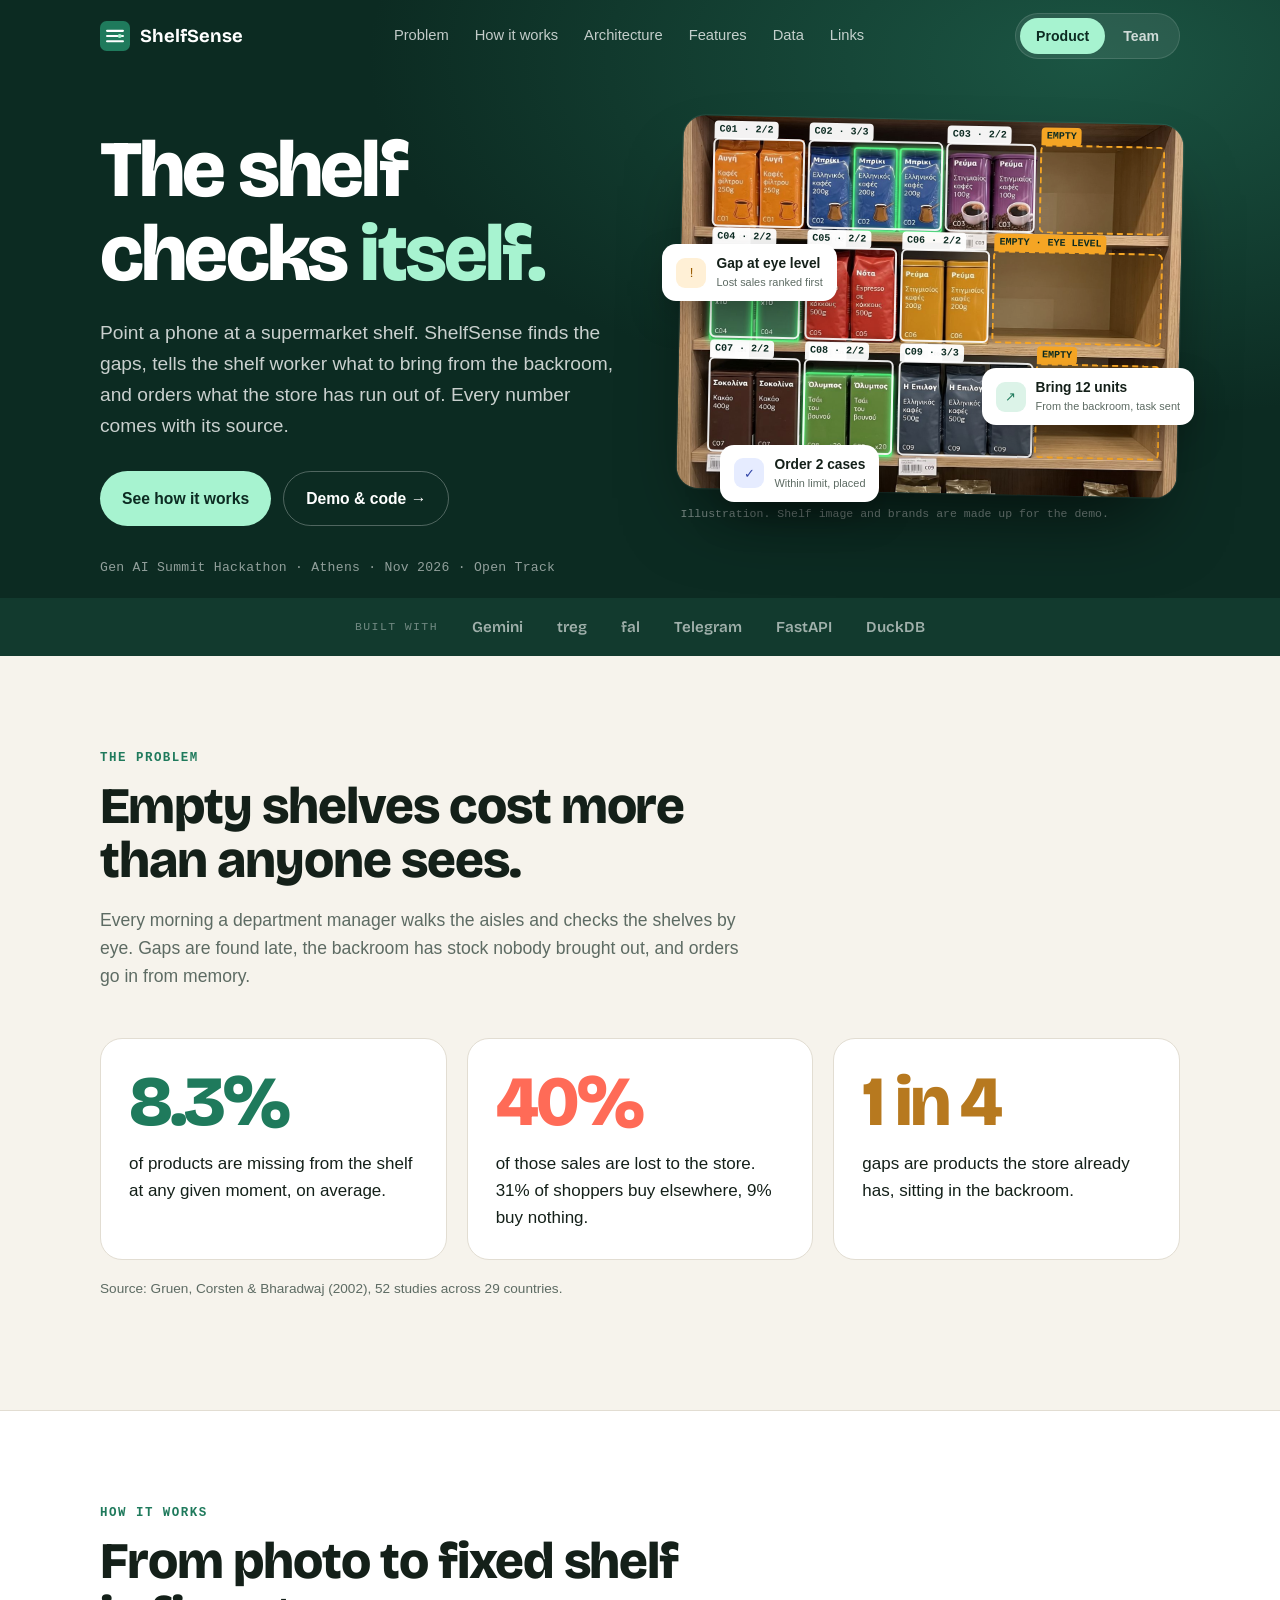
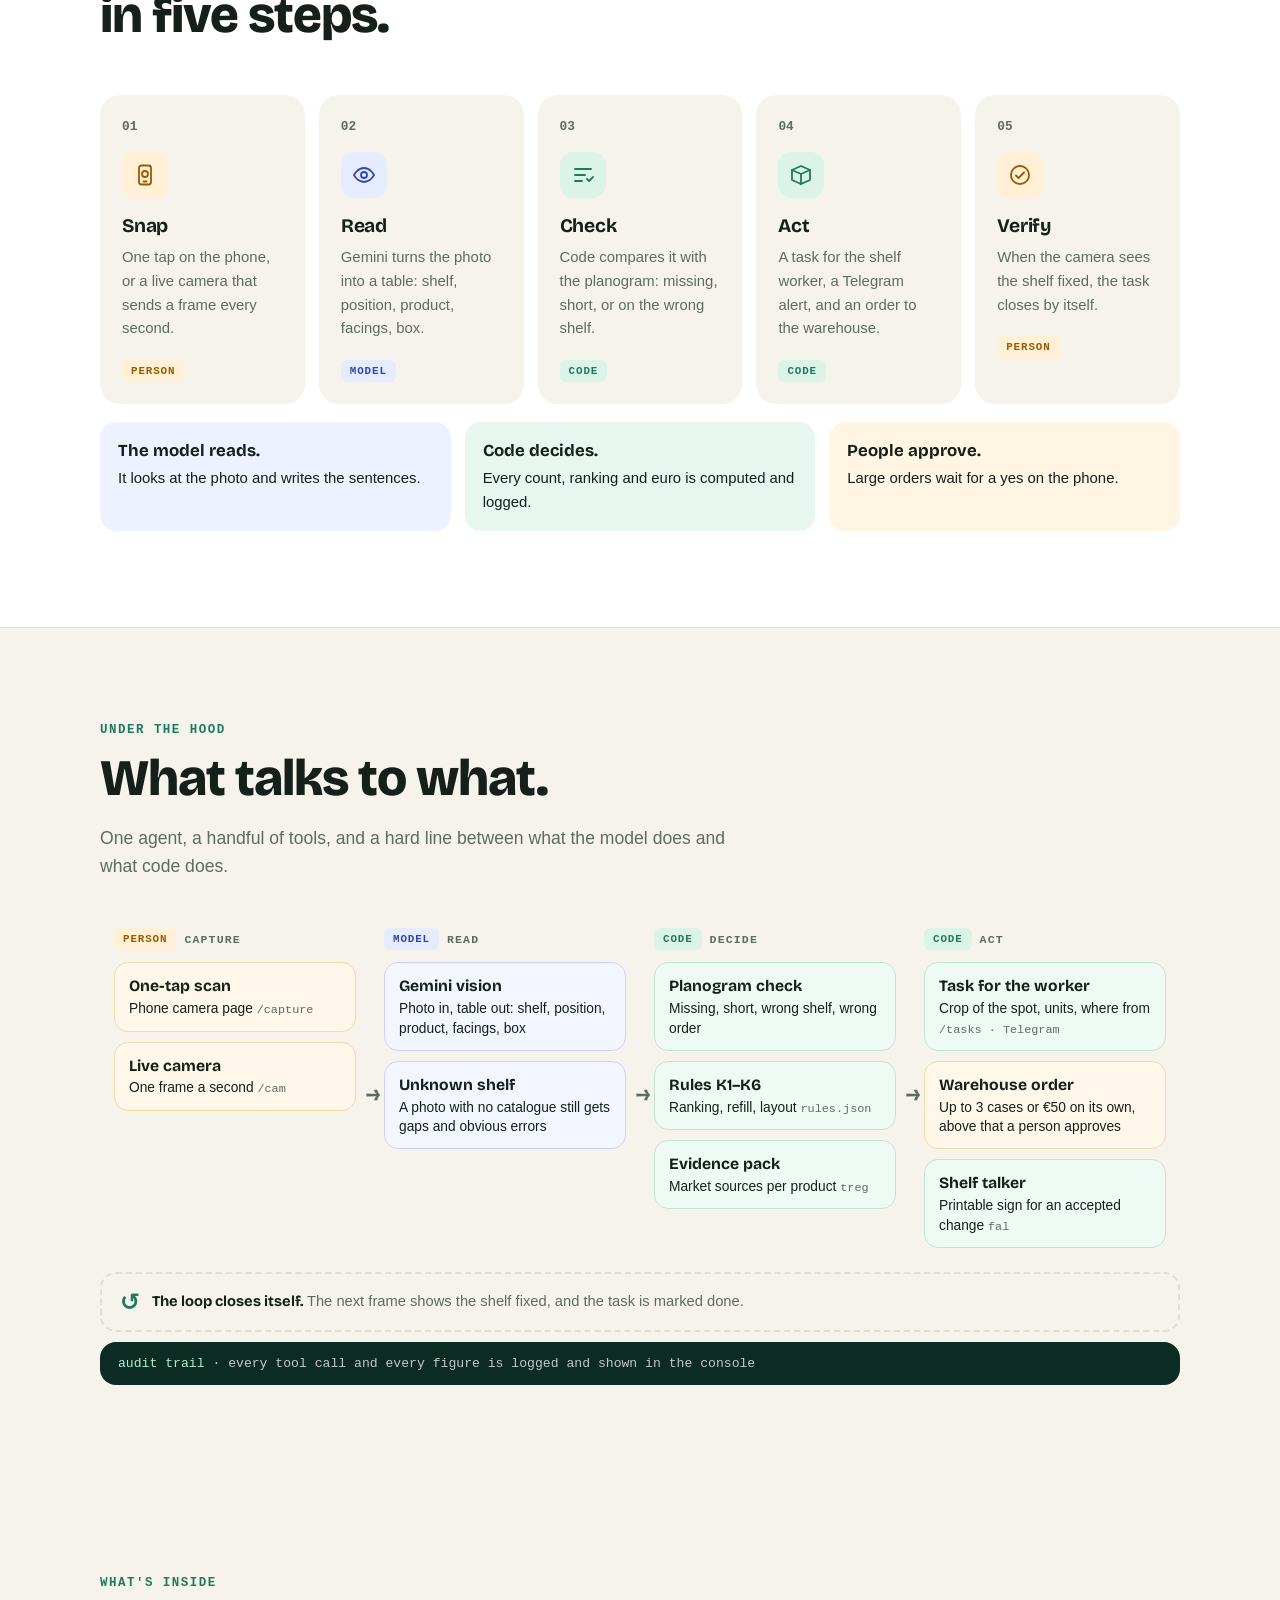
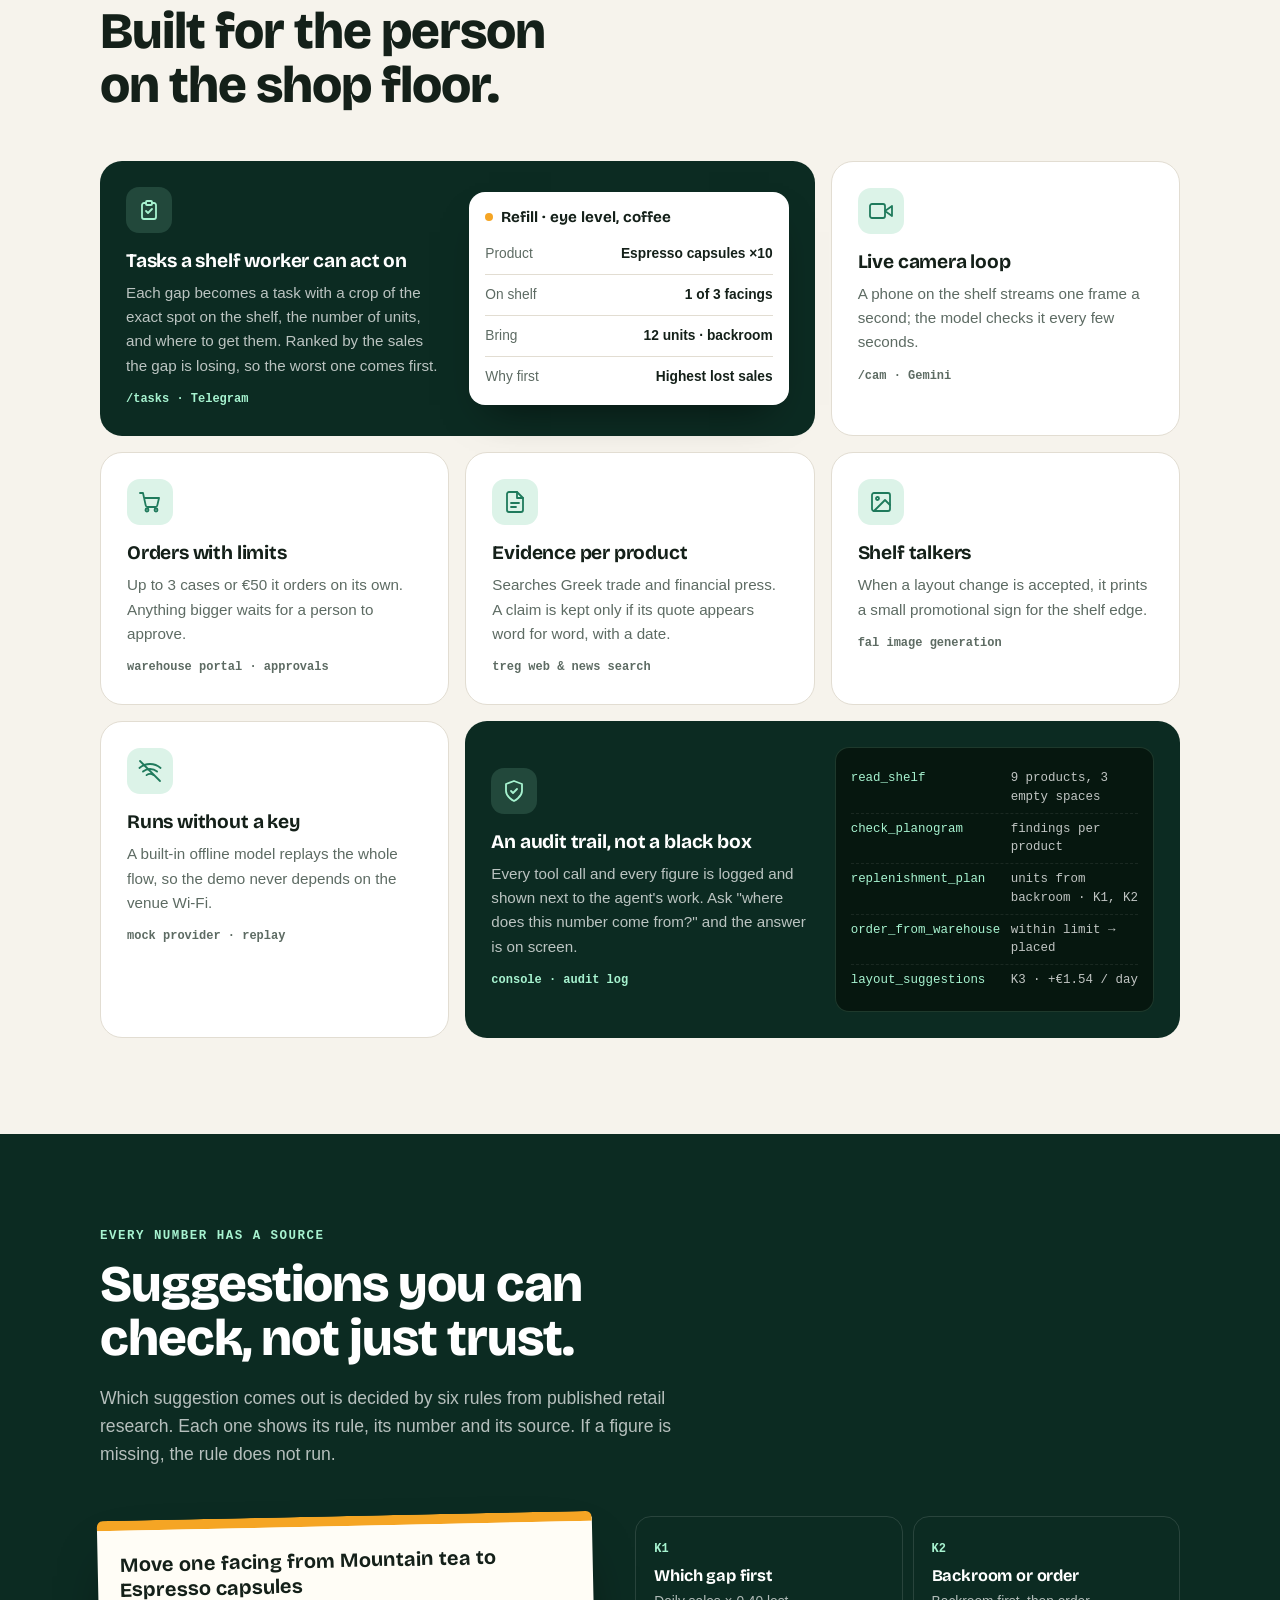
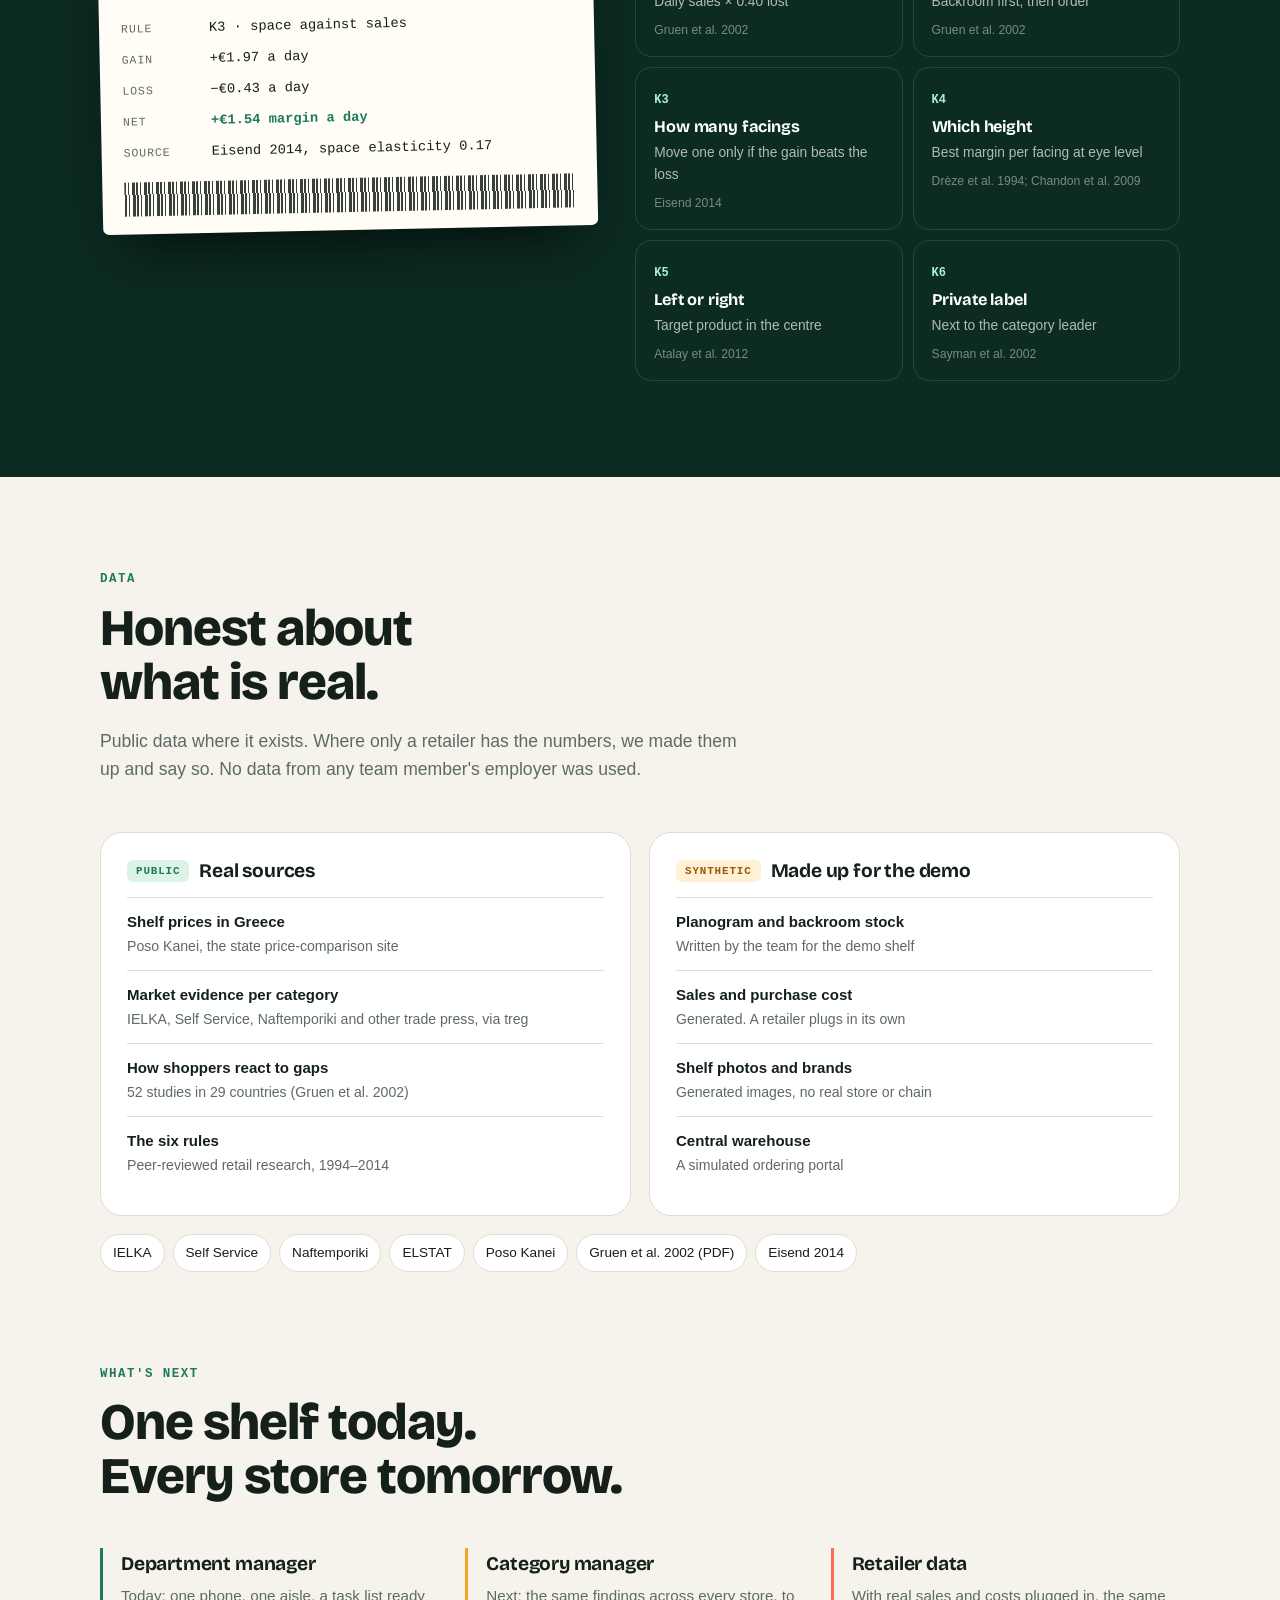
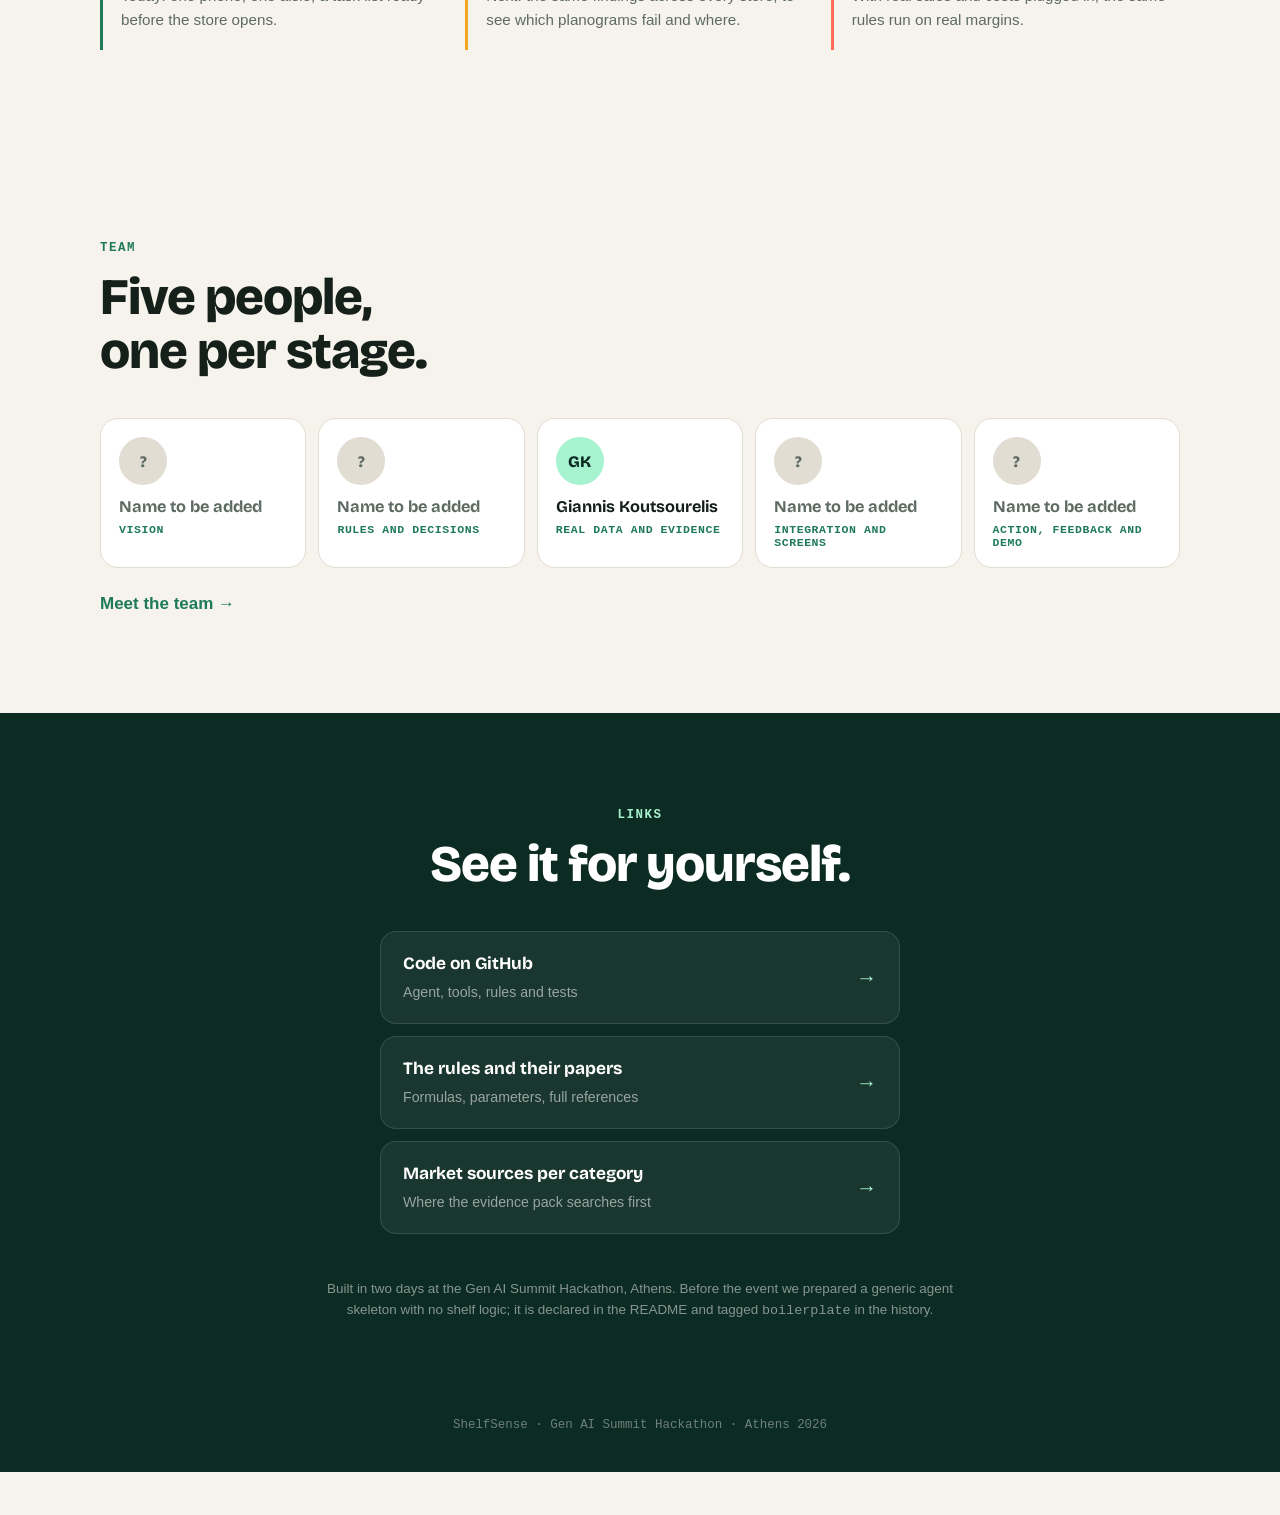
==== commit fa288530: "Project page: Team tab with roles and backgrounds New docs/team.html, reached from a Product / Team " ====
--- a/docs/index.html
+++ b/docs/index.html
@@ -48,7 +48,12 @@
 
   /* ---------- nav ---------- */
   nav.top { position: absolute; inset: 0 0 auto 0; z-index: 10; }
-  nav.top .wrap { display: flex; align-items: center; justify-content: space-between; height: 72px; }
+  nav.top .wrap { display: flex; align-items: center; justify-content: space-between; height: 72px; gap: 16px; }
+  .tabs { display: flex; gap: 2px; padding: 4px; border-radius: 999px; background: rgba(255,255,255,0.08); border: 1px solid rgba(255,255,255,0.12); }
+  .tabs a { padding: 7px 16px; border-radius: 999px; color: rgba(255,255,255,0.78); font-weight: 650; font-size: 0.88rem; text-decoration: none; }
+  .tabs a:hover { color: #fff; }
+  .tabs a[aria-current="page"] { background: var(--mint); color: var(--night); }
+  @media (max-width: 1000px) and (min-width: 761px) { nav.top .links { gap: 16px; } nav.top .links a { font-size: 0.85rem; } }
   .brand { display: flex; align-items: center; gap: 10px; font: 700 1.15rem var(--display); color: #fff; text-decoration: none; }
   .brand svg { width: 30px; height: 30px; }
   nav.top .links { display: flex; gap: 26px; }
@@ -235,6 +240,15 @@
   }
 
   /* ---------- team ---------- */
+  .team-strip { display: grid; grid-template-columns: repeat(5, 1fr); gap: 12px; margin-top: 40px; }
+  @media (max-width: 900px) { .team-strip { grid-template-columns: 1fr 1fr; } }
+  .team-strip > div { background: var(--card); border: 1px solid var(--line); border-radius: 18px; padding: 18px; }
+  .team-strip .avatar { width: 48px; height: 48px; font-size: 1rem; margin-bottom: 12px; }
+  .team-strip b { display: block; font-family: var(--display); font-size: 1.02rem; line-height: 1.2; }
+  .team-strip small { display: block; margin-top: 6px; font: 600 0.72rem var(--mono); color: var(--green); text-transform: uppercase; letter-spacing: 0.05em; }
+  .team-strip .tbd b { color: var(--soft); }
+  .team-strip .tbd .avatar { background: var(--line); color: var(--soft); }
+  .team-more { display: inline-block; margin-top: 22px; font-weight: 650; color: var(--green); text-decoration: none; }
   .team-grid { display: grid; grid-template-columns: repeat(auto-fill, minmax(200px, 1fr)); gap: 16px; margin-top: 44px; }
   .member { background: var(--card); border: 1px solid var(--line); border-radius: 22px; padding: 22px; }
   .avatar { width: 64px; height: 64px; border-radius: 50%; display: grid; place-items: center; font: 800 1.3rem var(--display); color: var(--night); background: var(--mint); margin-bottom: 14px; overflow: hidden; }
@@ -260,8 +274,11 @@
       <a href="#arch">Architecture</a>
       <a href="#inside">Features</a>
       <a href="#data">Data</a>
-      <a href="#team" hidden>Team</a>
       <a href="#links">Links</a>
+    </div>
+    <div class="tabs" role="navigation" aria-label="Pages">
+      <a href="index.html" aria-current="page">Product</a>
+      <a href="team.html">Team</a>
     </div>
   </div>
 </nav>
@@ -566,12 +583,13 @@
   </div>
 </section>
 
-<!-- Filled from PAGE.team in the script at the end of this file. Stays hidden while it is empty. -->
-<section id="team" hidden>
+<!-- Team strip. Names, roles and backgrounds come from team.js (the Team tab reads the same file). -->
+<section id="team">
   <div class="wrap">
     <span class="eyebrow">Team</span>
-    <h2>Who built it.</h2>
-    <div class="team-grid" id="team-grid"></div>
+    <h2>Five people, <br>one per stage.</h2>
+    <div class="team-strip" id="team-strip"></div>
+    <a class="team-more" href="team.html">Meet the team →</a>
   </div>
 </section>
 
@@ -587,19 +605,17 @@
 
 <footer>ShelfSense · Gen AI Summit Hackathon · Athens 2026</footer>
 
+<script src="team.js"></script>
 <script>
 /* =====================================================================
    EDIT HERE. Everything the team adds to the page lives in PAGE below.
-   Empty video or empty team list = that section stays hidden.
+   Empty video = the demo section stays hidden. Team names and backgrounds: team.js.
    ===================================================================== */
 const PAGE = {
   // YouTube link (unlisted is fine), or a file next to this page such as "demo.mp4" (keep it under 25 MB).
   video: "",
 
-  // One entry per person. photo is optional: a file in docs/team/ (e.g. "team/giannis.jpg") or leave "".
-  team: [
-    // { name: "Full Name", role: "Data and evidence", background: "One line about you.", link: "https://www.linkedin.com/in/...", photo: "" },
-  ],
+  // The team is in team.js, not here.
 
   // The link list at the bottom (and the QR). The demo video is added on top automatically.
   links: [
@@ -624,17 +640,13 @@
     document.getElementById("demo").hidden = false;
   }
 
-  const team = (PAGE.team || []).filter((m) => m && m.name);
-  if (team.length) {
-    document.getElementById("team-grid").innerHTML = team.map((m) => {
-      const initials = m.name.split(/\s+/).map((w) => w[0]).slice(0, 2).join("").toUpperCase();
-      const avatar = m.photo ? `<img src="${esc(m.photo)}" alt="">` : esc(initials);
-      const link = m.link ? `<a href="${esc(m.link)}" target="_blank" rel="noopener">Profile →</a>` : "";
-      return `<div class="member"><div class="avatar">${avatar}</div><h3>${esc(m.name)}</h3><div class="role">${esc(m.role)}</div><p>${esc(m.background)}</p>${link}</div>`;
-    }).join("");
-    document.getElementById("team").hidden = false;
-    document.querySelector('nav.top a[href="#team"]').hidden = false;
-  }
+  const team = window.TEAM || [];
+  document.getElementById("team-strip").innerHTML = team.map((m) => {
+    const named = !!(m.name && m.name.trim());
+    const ini = named ? m.name.split(/\s+/).map((w) => w[0]).slice(0, 2).join("").toUpperCase() : "?";
+    const avatar = m.photo ? `<img src="${esc(m.photo)}" alt="">` : esc(ini);
+    return `<div class="${named ? "" : "tbd"}"><div class="avatar">${avatar}</div><b>${named ? esc(m.name) : "Name to be added"}</b><small>${esc(m.role)}</small></div>`;
+  }).join("");
 
   const links = (PAGE.video ? [{ title: "Watch the demo", note: "Two minutes, start to finish", url: "#demo" }] : []).concat(PAGE.links || []);
   document.getElementById("tree").innerHTML = links.map((l) =>
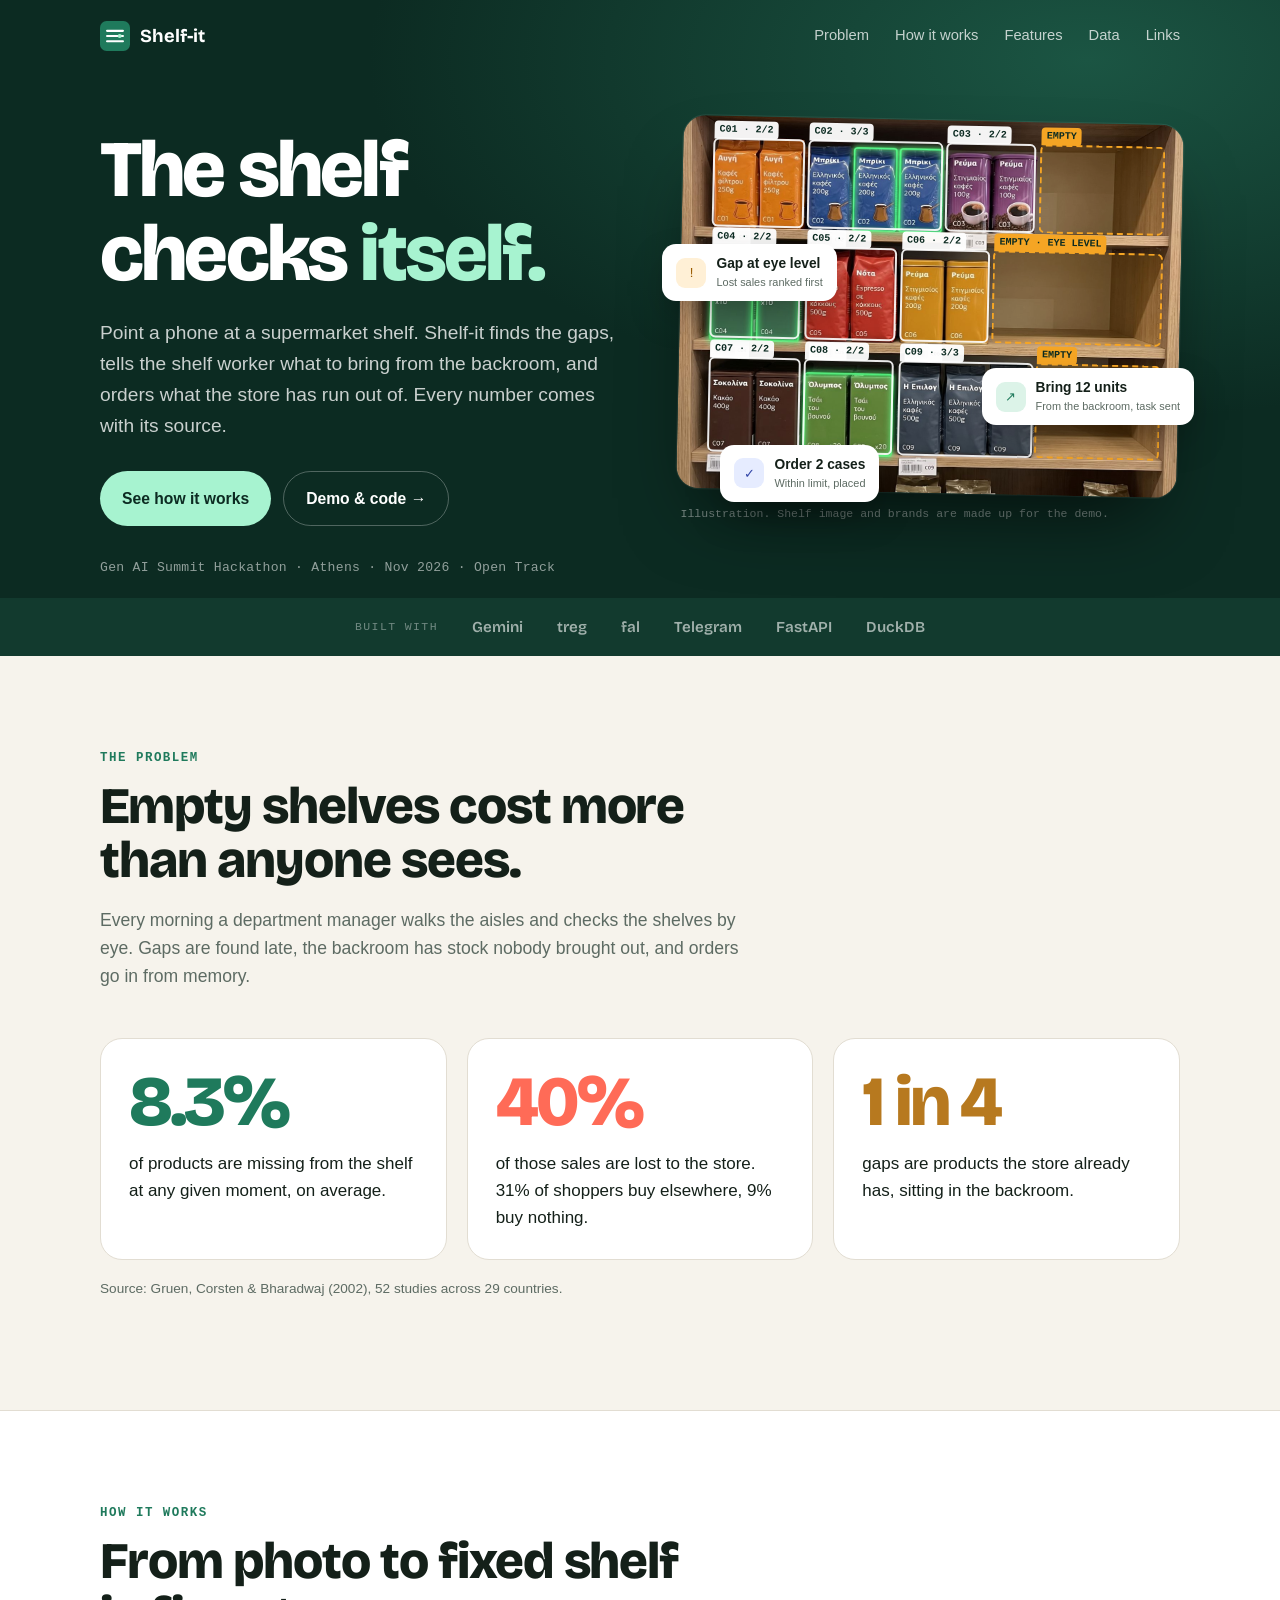
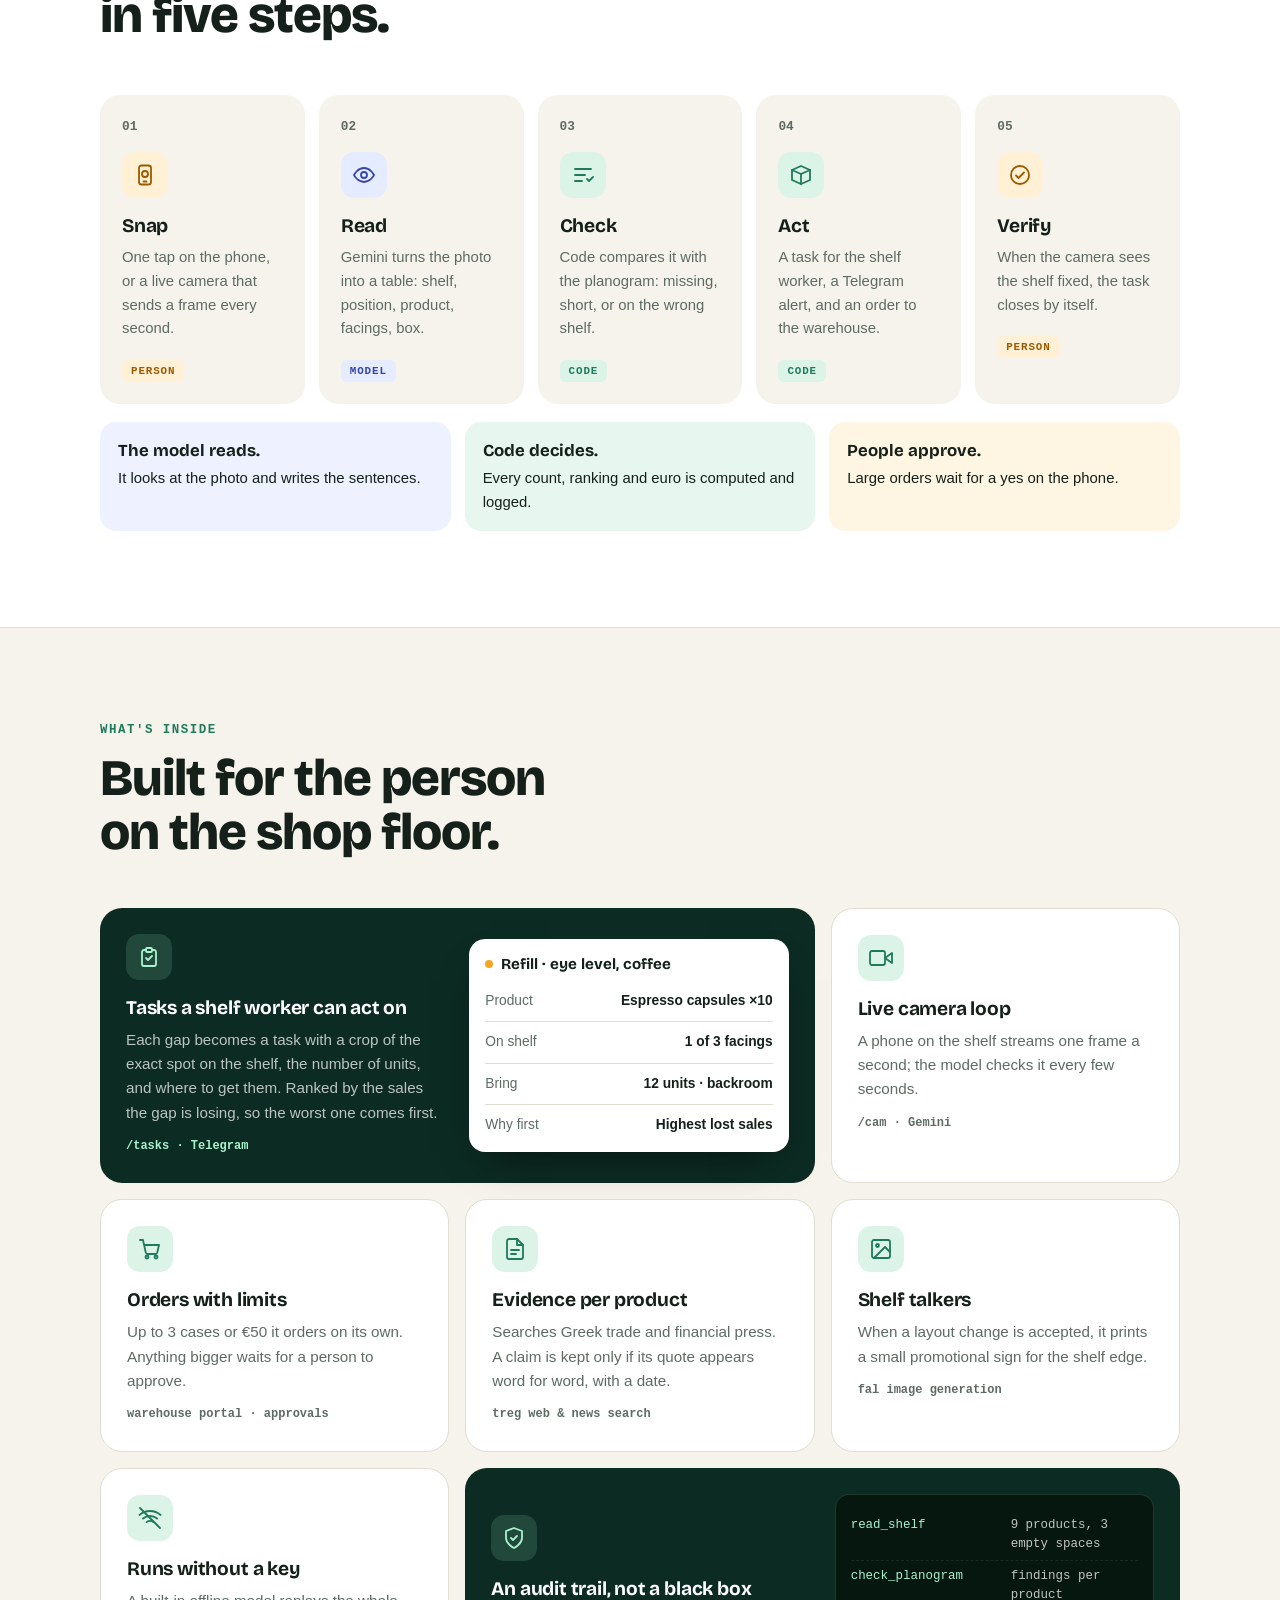
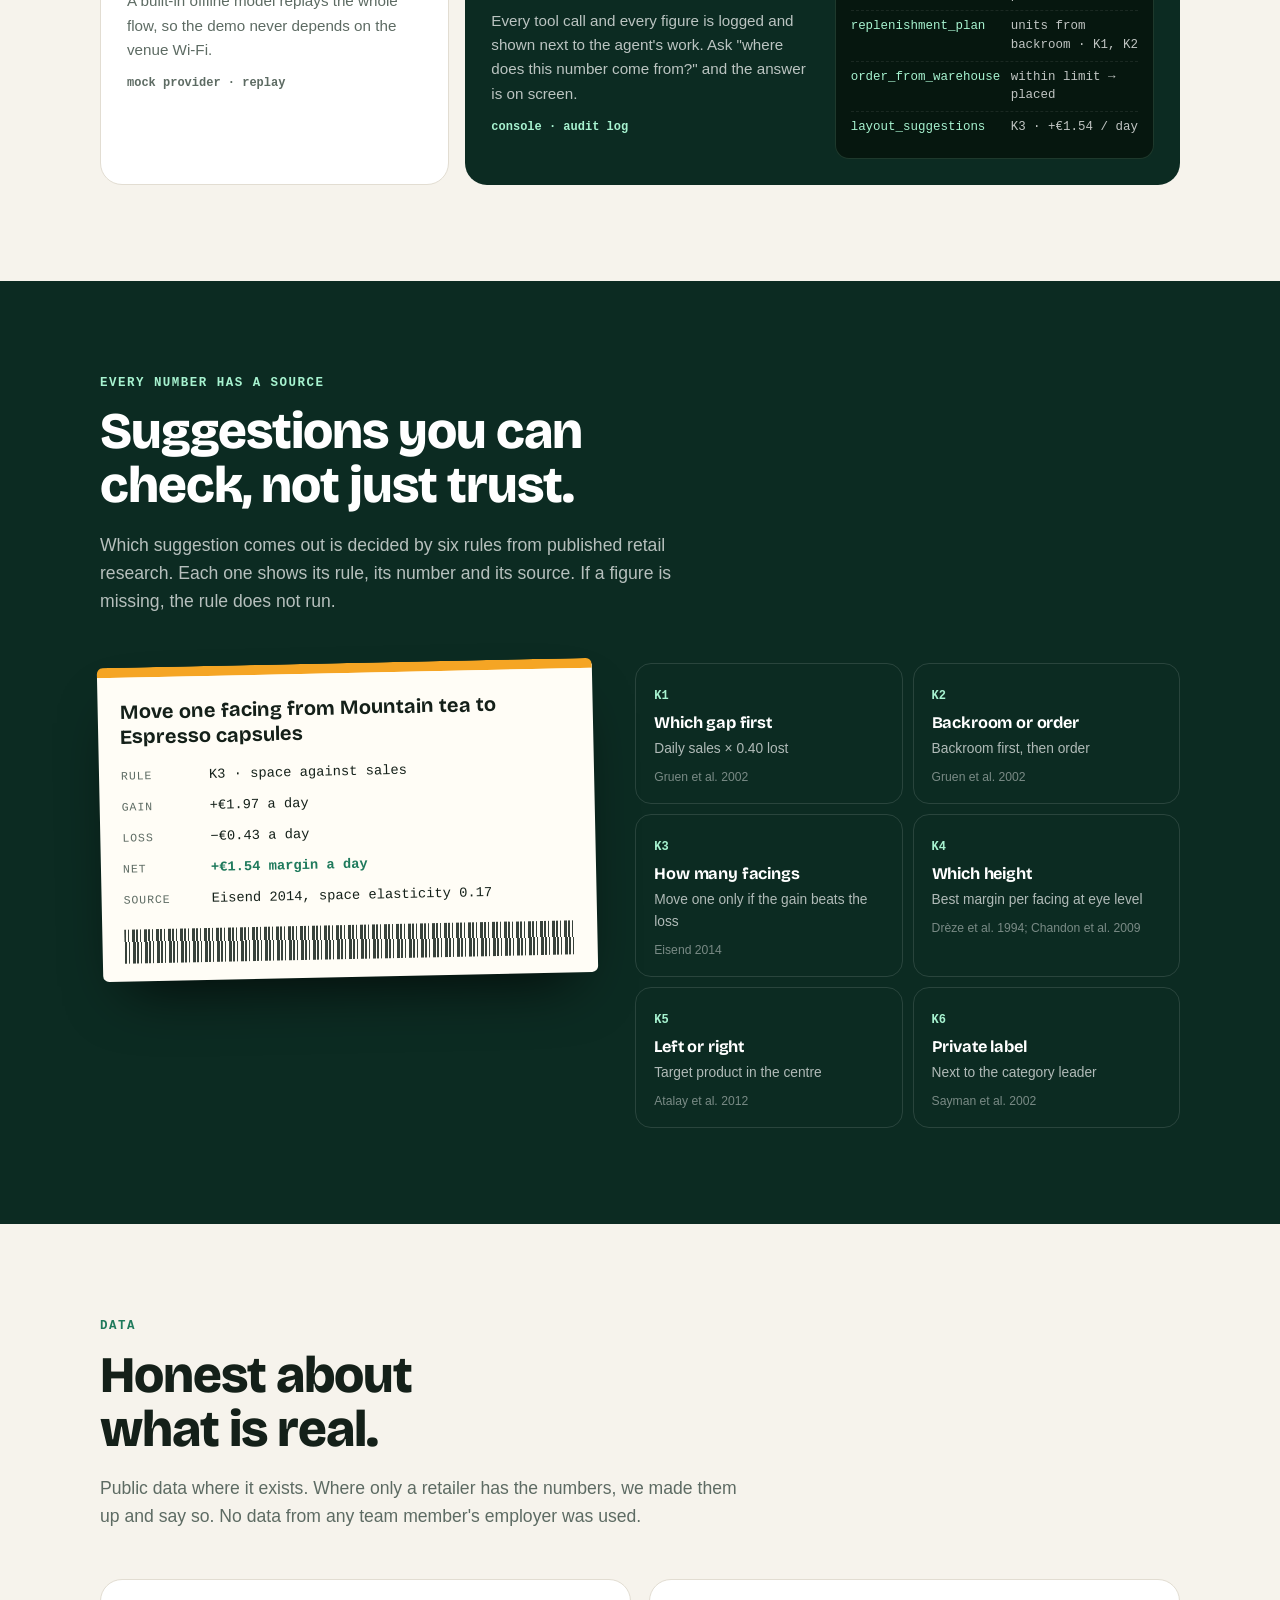
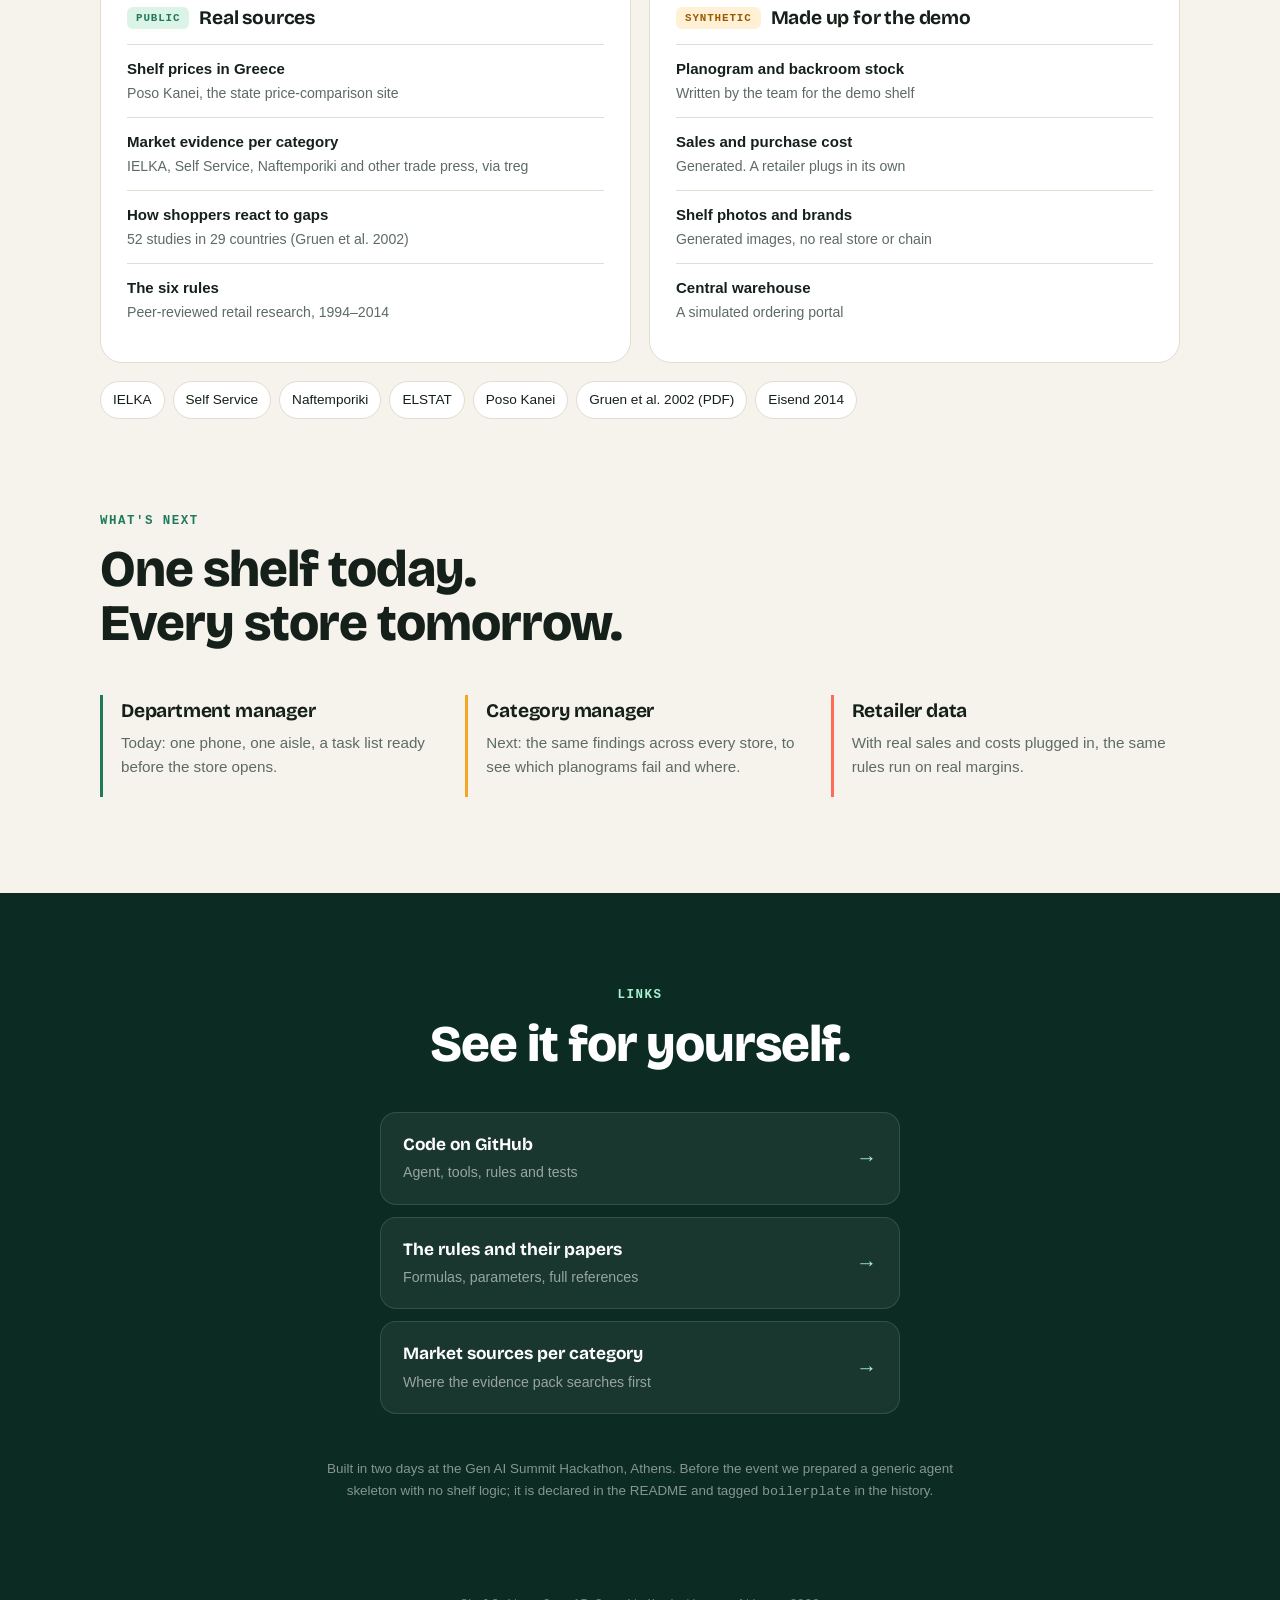
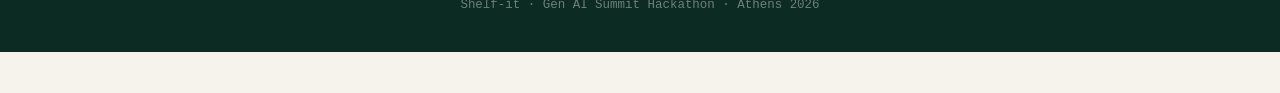
==== commit 7a27deb9: "chore(brand): rename project to Shelf-it across README, UI, portal, Telegram & landing page" ====
--- a/docs/index.html
+++ b/docs/index.html
@@ -3,9 +3,9 @@
 <head>
 <meta charset="utf-8">
 <meta name="viewport" content="width=device-width, initial-scale=1">
-<title>ShelfSense · the shelf agent for supermarkets</title>
-<meta name="description" content="Point a phone at a supermarket shelf. ShelfSense finds the gaps, tells the shelf worker what to bring from the backroom, and orders what is missing.">
-<meta property="og:title" content="ShelfSense · the shelf agent for supermarkets">
+<title>Shelf-it · the shelf agent for supermarkets</title>
+<meta name="description" content="Point a phone at a supermarket shelf. Shelf-it finds the gaps, tells the shelf worker what to bring from the backroom, and orders what is missing.">
+<meta property="og:title" content="Shelf-it · the shelf agent for supermarkets">
 <meta property="og:description" content="Point a phone at a shelf. Get the gaps, the refill and the order, with a source behind every number.">
 <meta property="og:image" content="shelf.jpg">
 <meta name="theme-color" content="#0c2b22">
@@ -48,12 +48,7 @@
 
   /* ---------- nav ---------- */
   nav.top { position: absolute; inset: 0 0 auto 0; z-index: 10; }
-  nav.top .wrap { display: flex; align-items: center; justify-content: space-between; height: 72px; gap: 16px; }
-  .tabs { display: flex; gap: 2px; padding: 4px; border-radius: 999px; background: rgba(255,255,255,0.08); border: 1px solid rgba(255,255,255,0.12); }
-  .tabs a { padding: 7px 16px; border-radius: 999px; color: rgba(255,255,255,0.78); font-weight: 650; font-size: 0.88rem; text-decoration: none; }
-  .tabs a:hover { color: #fff; }
-  .tabs a[aria-current="page"] { background: var(--mint); color: var(--night); }
-  @media (max-width: 1000px) and (min-width: 761px) { nav.top .links { gap: 16px; } nav.top .links a { font-size: 0.85rem; } }
+  nav.top .wrap { display: flex; align-items: center; justify-content: space-between; height: 72px; }
   .brand { display: flex; align-items: center; gap: 10px; font: 700 1.15rem var(--display); color: #fff; text-decoration: none; }
   .brand svg { width: 30px; height: 30px; }
   nav.top .links { display: flex; gap: 26px; }
@@ -211,52 +206,6 @@
   .tree a small { color: rgba(255,255,255,0.55); }
   .tree a .arr { color: var(--mint); font-size: 1.3rem; }
   .fine { max-width: 640px; margin: 44px auto 0; font-size: 0.84rem; color: rgba(255,255,255,0.5); }
-  /* ---------- demo video ---------- */
-  .demo { background: var(--night-2); color: #fff; padding: 72px 0; }
-  .demo .eyebrow { color: var(--mint); }
-  .video { position: relative; aspect-ratio: 16 / 9; margin-top: 30px; border-radius: 20px; overflow: hidden; background: #000; box-shadow: 0 40px 80px -40px rgba(0,0,0,0.8); }
-  .video iframe, .video video { position: absolute; inset: 0; width: 100%; height: 100%; border: 0; }
-
-  /* ---------- architecture ---------- */
-  .arch { margin-top: 48px; display: grid; grid-template-columns: repeat(4, 1fr); gap: 0; position: relative; }
-  .lane { padding: 0 14px; position: relative; }
-  .lane:not(:last-child)::after { content: "→"; position: absolute; right: -10px; top: 50%; transform: translateY(-50%); font: 700 1.4rem var(--display); color: var(--soft); z-index: 1; }
-  .lane h4 { margin: 0 0 12px; font: 700 0.72rem var(--mono); letter-spacing: 0.1em; text-transform: uppercase; color: var(--soft); display: flex; gap: 8px; align-items: center; }
-  .node { background: var(--card); border: 1px solid var(--line); border-radius: 14px; padding: 12px 14px; margin-bottom: 10px; font-size: 0.86rem; line-height: 1.4; }
-  .node b { display: block; font-family: var(--display); font-size: 0.98rem; margin-bottom: 2px; }
-  .node code { font: 0.74rem var(--mono); color: var(--soft); }
-  .node.m { border-color: #c9d3ff; background: #f3f5ff; }
-  .node.c { border-color: #bfe6d3; background: #f0faf5; }
-  .node.p { border-color: #f6d9a4; background: #fff8ea; }
-  .loop { margin-top: 14px; border: 2px dashed var(--line); border-radius: 16px; padding: 14px 18px; display: flex; gap: 12px; align-items: center; font-size: 0.92rem; color: var(--soft); }
-  .loop strong { color: var(--ink); font-family: var(--display); }
-  .loop .sym { font: 700 1.5rem var(--display); color: var(--green); }
-  .trail { margin-top: 10px; background: var(--night); color: rgba(255,255,255,0.75); border-radius: 16px; padding: 14px 18px; font: 0.82rem var(--mono); }
-  .trail span { color: var(--mint); }
-  @media (max-width: 900px) {
-    .arch { grid-template-columns: 1fr; gap: 26px; }
-    .lane { padding: 0; }
-    .lane:not(:last-child)::after { content: "↓"; right: auto; left: 50%; top: auto; bottom: -26px; transform: translateX(-50%); }
-  }
-
-  /* ---------- team ---------- */
-  .team-strip { display: grid; grid-template-columns: repeat(5, 1fr); gap: 12px; margin-top: 40px; }
-  @media (max-width: 900px) { .team-strip { grid-template-columns: 1fr 1fr; } }
-  .team-strip > div { background: var(--card); border: 1px solid var(--line); border-radius: 18px; padding: 18px; }
-  .team-strip .avatar { width: 48px; height: 48px; font-size: 1rem; margin-bottom: 12px; }
-  .team-strip b { display: block; font-family: var(--display); font-size: 1.02rem; line-height: 1.2; }
-  .team-strip small { display: block; margin-top: 6px; font: 600 0.72rem var(--mono); color: var(--green); text-transform: uppercase; letter-spacing: 0.05em; }
-  .team-strip .tbd b { color: var(--soft); }
-  .team-strip .tbd .avatar { background: var(--line); color: var(--soft); }
-  .team-more { display: inline-block; margin-top: 22px; font-weight: 650; color: var(--green); text-decoration: none; }
-  .team-grid { display: grid; grid-template-columns: repeat(auto-fill, minmax(200px, 1fr)); gap: 16px; margin-top: 44px; }
-  .member { background: var(--card); border: 1px solid var(--line); border-radius: 22px; padding: 22px; }
-  .avatar { width: 64px; height: 64px; border-radius: 50%; display: grid; place-items: center; font: 800 1.3rem var(--display); color: var(--night); background: var(--mint); margin-bottom: 14px; overflow: hidden; }
-  .avatar img { width: 100%; height: 100%; object-fit: cover; }
-  .member .role { font: 600 0.75rem var(--mono); color: var(--green); margin: 4px 0 10px; text-transform: uppercase; letter-spacing: 0.06em; }
-  .member p { font-size: 0.9rem; color: var(--soft); margin: 0; }
-  .member a { display: inline-block; margin-top: 12px; font-size: 0.85rem; font-weight: 600; color: var(--green); text-decoration: none; }
-
   footer { background: var(--night); color: rgba(255,255,255,0.4); text-align: center; padding: 0 20px 40px; font: 0.78rem var(--mono); }
 </style>
 </head>
@@ -266,20 +215,15 @@
   <div class="wrap">
     <a class="brand" href="#top">
       <svg viewBox="0 0 32 32" aria-hidden="true"><rect width="32" height="32" rx="7" fill="#1F7A5C"/><path d="M7.5 10.5h17M7.5 16h17M7.5 21.5h17" stroke="#fff" stroke-width="2.2" stroke-linecap="round"/><circle cx="21" cy="16" r="2.1" fill="#A7F3D0"/></svg>
-      ShelfSense
+      Shelf-it
     </a>
     <div class="links">
       <a href="#problem">Problem</a>
       <a href="#how">How it works</a>
-      <a href="#arch">Architecture</a>
       <a href="#inside">Features</a>
       <a href="#data">Data</a>
       <a href="#links">Links</a>
     </div>
-    <div class="tabs" role="navigation" aria-label="Pages">
-      <a href="index.html" aria-current="page">Product</a>
-      <a href="team.html">Team</a>
-    </div>
   </div>
 </nav>
 
@@ -287,7 +231,7 @@
   <div class="wrap">
     <div>
       <h1>The shelf checks <em>itself.</em></h1>
-      <p class="sub">Point a phone at a supermarket shelf. ShelfSense finds the gaps, tells the shelf worker what to
+      <p class="sub">Point a phone at a supermarket shelf. Shelf-it finds the gaps, tells the shelf worker what to
         bring from the backroom, and orders what the store has run out of. Every number comes with its source.</p>
       <div class="btns">
         <a class="btn solid" href="#how">See how it works</a>
@@ -329,15 +273,6 @@
   </div>
 </div>
 
-<!-- Filled from PAGE.video in the script at the end of this file. Stays hidden while it is empty. -->
-<section class="demo" id="demo" hidden>
-  <div class="wrap">
-    <span class="eyebrow">Demo</span>
-    <h2>Two minutes, start to finish.</h2>
-    <div class="video" id="video"></div>
-  </div>
-</section>
-
 <section id="problem">
   <div class="wrap">
     <span class="eyebrow">The problem</span>
@@ -394,40 +329,6 @@
       <div style="background:#e7f6ee"><b>Code decides.</b>Every count, ranking and euro is computed and logged.</div>
       <div style="background:#fff5e3"><b>People approve.</b>Large orders wait for a yes on the phone.</div>
     </div>
-  </div>
-</section>
-
-<section id="arch">
-  <div class="wrap">
-    <span class="eyebrow">Under the hood</span>
-    <h2>What talks to what.</h2>
-    <p class="intro">One agent, a handful of tools, and a hard line between what the model does and what code does.</p>
-    <div class="arch">
-      <div class="lane">
-        <h4><span class="who t-person">person</span> Capture</h4>
-        <div class="node p"><b>One-tap scan</b>Phone camera page <code>/capture</code></div>
-        <div class="node p"><b>Live camera</b>One frame a second <code>/cam</code></div>
-      </div>
-      <div class="lane">
-        <h4><span class="who t-model">model</span> Read</h4>
-        <div class="node m"><b>Gemini vision</b>Photo in, table out: shelf, position, product, facings, box</div>
-        <div class="node m"><b>Unknown shelf</b>A photo with no catalogue still gets gaps and obvious errors</div>
-      </div>
-      <div class="lane">
-        <h4><span class="who t-code">code</span> Decide</h4>
-        <div class="node c"><b>Planogram check</b>Missing, short, wrong shelf, wrong order</div>
-        <div class="node c"><b>Rules K1–K6</b>Ranking, refill, layout <code>rules.json</code></div>
-        <div class="node c"><b>Evidence pack</b>Market sources per product <code>treg</code></div>
-      </div>
-      <div class="lane">
-        <h4><span class="who t-code">code</span> Act</h4>
-        <div class="node c"><b>Task for the worker</b>Crop of the spot, units, where from <code>/tasks · Telegram</code></div>
-        <div class="node p"><b>Warehouse order</b>Up to 3 cases or €50 on its own, above that a person approves</div>
-        <div class="node c"><b>Shelf talker</b>Printable sign for an accepted change <code>fal</code></div>
-      </div>
-    </div>
-    <div class="loop"><span class="sym">↺</span><div><strong>The loop closes itself.</strong> The next frame shows the shelf fixed, and the task is marked done.</div></div>
-    <div class="trail"><span>audit trail</span> · every tool call and every figure is logged and shown in the console</div>
   </div>
 </section>
 
@@ -583,76 +484,23 @@
   </div>
 </section>
 
-<!-- Team strip. Names, roles and backgrounds come from team.js (the Team tab reads the same file). -->
-<section id="team">
-  <div class="wrap">
-    <span class="eyebrow">Team</span>
-    <h2>Five people, <br>one per stage.</h2>
-    <div class="team-strip" id="team-strip"></div>
-    <a class="team-more" href="team.html">Meet the team →</a>
-  </div>
-</section>
-
 <section class="links-sec" id="links">
   <div class="wrap">
     <span class="eyebrow" style="color:var(--mint)">Links</span>
     <h2>See it for yourself.</h2>
-    <div class="tree" id="tree"></div>
+    <div class="tree">
+      <!-- DEMO VIDEO: replace href with the video link and remove "hidden". -->
+      <a href="#" hidden><div><b>Watch the demo</b><small>Two minutes, start to finish</small></div><span class="arr">→</span></a>
+      <a href="https://github.com/Koutsourelis/Gen-AI-Hackathon-Agent"><div><b>Code on GitHub</b><small>Agent, tools, rules and tests</small></div><span class="arr">→</span></a>
+      <a href="https://github.com/Koutsourelis/Gen-AI-Hackathon-Agent/blob/main/planning/DECISION_RULES.md"><div><b>The rules and their papers</b><small>Formulas, parameters, full references</small></div><span class="arr">→</span></a>
+      <a href="https://github.com/Koutsourelis/Gen-AI-Hackathon-Agent/blob/main/data/shelf/sources.csv"><div><b>Market sources per category</b><small>Where the evidence pack searches first</small></div><span class="arr">→</span></a>
+    </div>
     <p class="fine">Built in two days at the Gen AI Summit Hackathon, Athens. Before the event we prepared a generic
       agent skeleton with no shelf logic; it is declared in the README and tagged <code>boilerplate</code> in the history.</p>
   </div>
 </section>
 
-<footer>ShelfSense · Gen AI Summit Hackathon · Athens 2026</footer>
-
-<script src="team.js"></script>
-<script>
-/* =====================================================================
-   EDIT HERE. Everything the team adds to the page lives in PAGE below.
-   Empty video = the demo section stays hidden. Team names and backgrounds: team.js.
-   ===================================================================== */
-const PAGE = {
-  // YouTube link (unlisted is fine), or a file next to this page such as "demo.mp4" (keep it under 25 MB).
-  video: "",
-
-  // The team is in team.js, not here.
-
-  // The link list at the bottom (and the QR). The demo video is added on top automatically.
-  links: [
-    { title: "Code on GitHub", note: "Agent, tools, rules and tests", url: "https://github.com/Koutsourelis/Gen-AI-Hackathon-Agent" },
-    { title: "The rules and their papers", note: "Formulas, parameters, full references", url: "https://github.com/Koutsourelis/Gen-AI-Hackathon-Agent/blob/main/planning/DECISION_RULES.md" },
-    { title: "Market sources per category", note: "Where the evidence pack searches first", url: "https://github.com/Koutsourelis/Gen-AI-Hackathon-Agent/blob/main/data/shelf/sources.csv" },
-    // { title: "Pitch deck (PDF)", note: "The slides from the final", url: "pitch.pdf" },
-    // { title: "Trailer", note: "30 seconds", url: "https://..." },
-  ],
-};
-
-/* ---------- rendering, no need to touch ---------- */
-(function () {
-  const esc = (t) => String(t || "").replace(/[&<>"']/g, (c) => ({ "&": "&amp;", "<": "&lt;", ">": "&gt;", '"': "&quot;", "'": "&#39;" }[c]));
-  const yt = (u) => { const m = String(u).match(/(?:youtu\.be\/|v=|embed\/|shorts\/)([\w-]{11})/); return m && m[1]; };
-
-  if (PAGE.video) {
-    const id = yt(PAGE.video);
-    document.getElementById("video").innerHTML = id
-      ? `<iframe src="https://www.youtube-nocookie.com/embed/${id}?rel=0" title="ShelfSense demo" loading="lazy" allow="accelerometer; encrypted-media; gyroscope; picture-in-picture; fullscreen" allowfullscreen></iframe>`
-      : `<video controls playsinline preload="metadata" src="${esc(PAGE.video)}"></video>`;
-    document.getElementById("demo").hidden = false;
-  }
-
-  const team = window.TEAM || [];
-  document.getElementById("team-strip").innerHTML = team.map((m) => {
-    const named = !!(m.name && m.name.trim());
-    const ini = named ? m.name.split(/\s+/).map((w) => w[0]).slice(0, 2).join("").toUpperCase() : "?";
-    const avatar = m.photo ? `<img src="${esc(m.photo)}" alt="">` : esc(ini);
-    return `<div class="${named ? "" : "tbd"}"><div class="avatar">${avatar}</div><b>${named ? esc(m.name) : "Name to be added"}</b><small>${esc(m.role)}</small></div>`;
-  }).join("");
-
-  const links = (PAGE.video ? [{ title: "Watch the demo", note: "Two minutes, start to finish", url: "#demo" }] : []).concat(PAGE.links || []);
-  document.getElementById("tree").innerHTML = links.map((l) =>
-    `<a href="${esc(l.url)}"${/^https?:/.test(l.url) ? ' target="_blank" rel="noopener"' : ""}><div><b>${esc(l.title)}</b><small>${esc(l.note)}</small></div><span class="arr">→</span></a>`
-  ).join("");
-})();
-</script>
+<footer>Shelf-it · Gen AI Summit Hackathon · Athens 2026</footer>
+
 </body>
 </html>
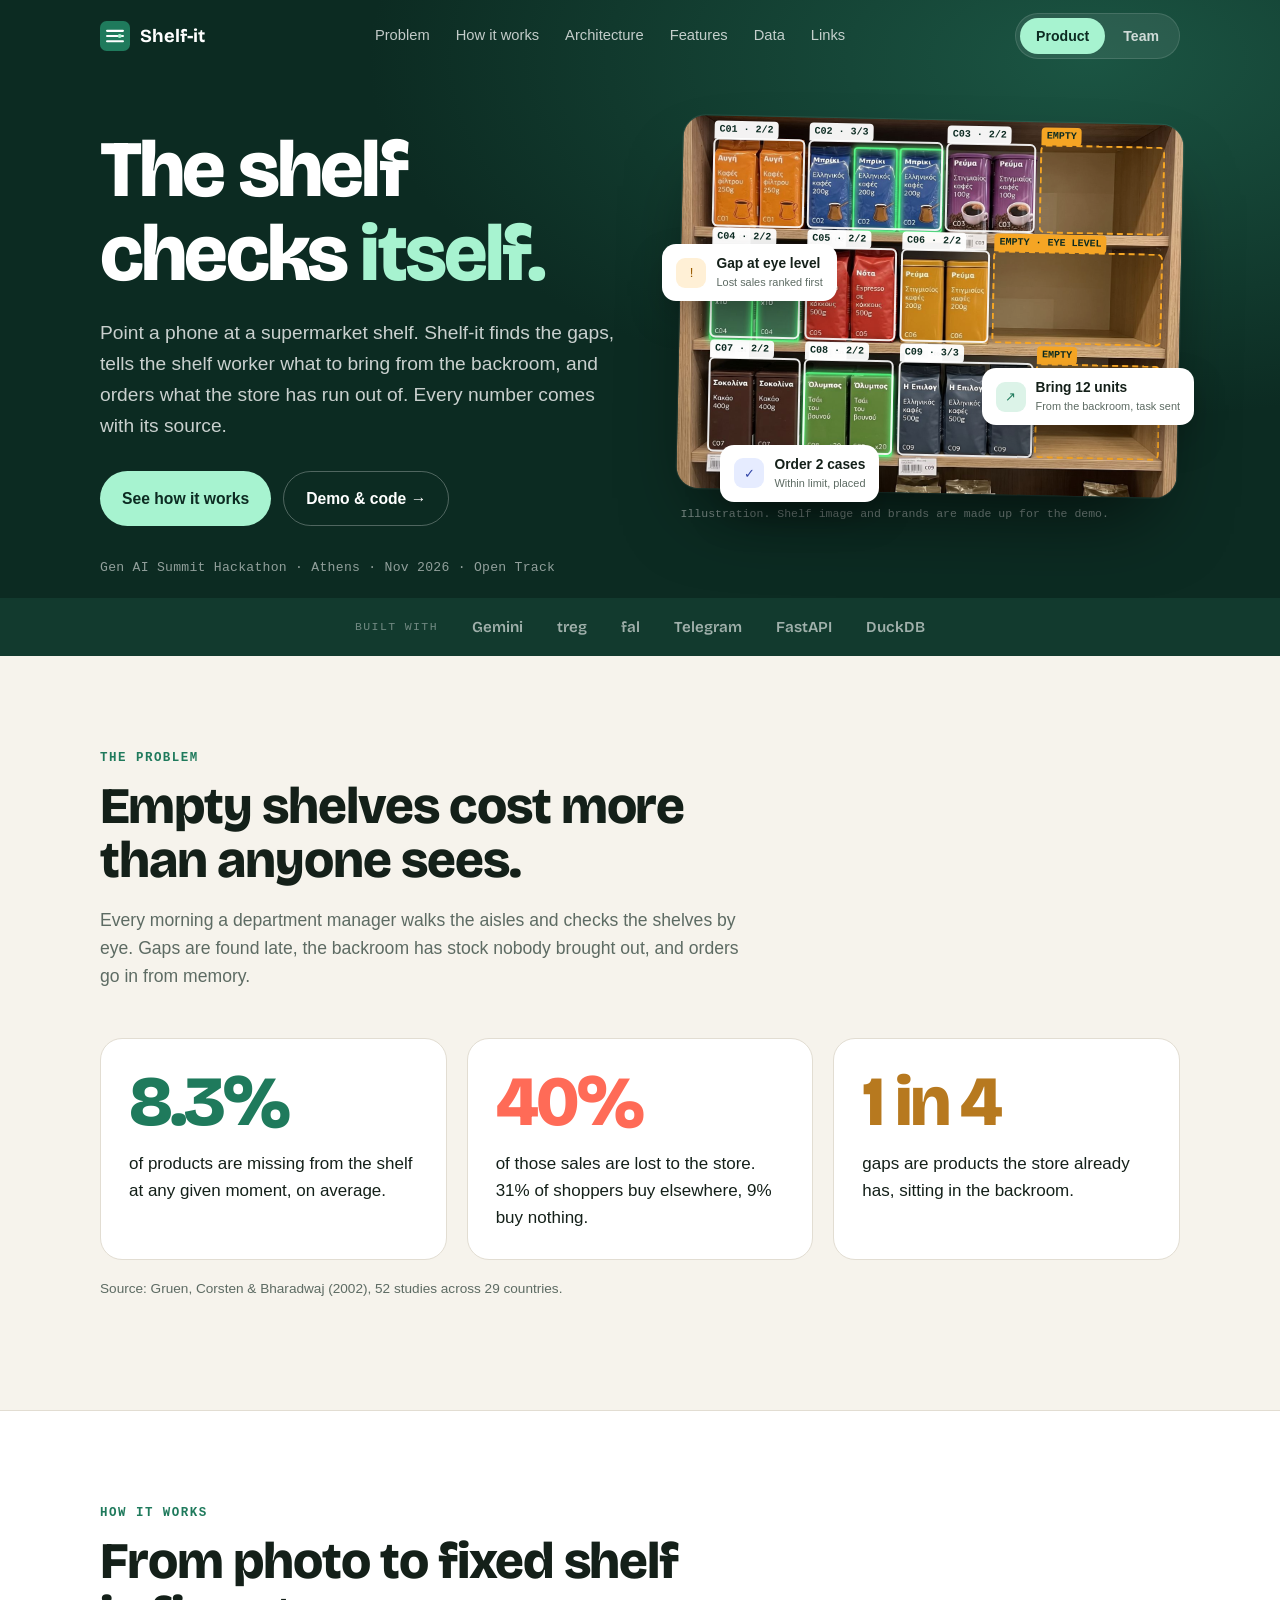
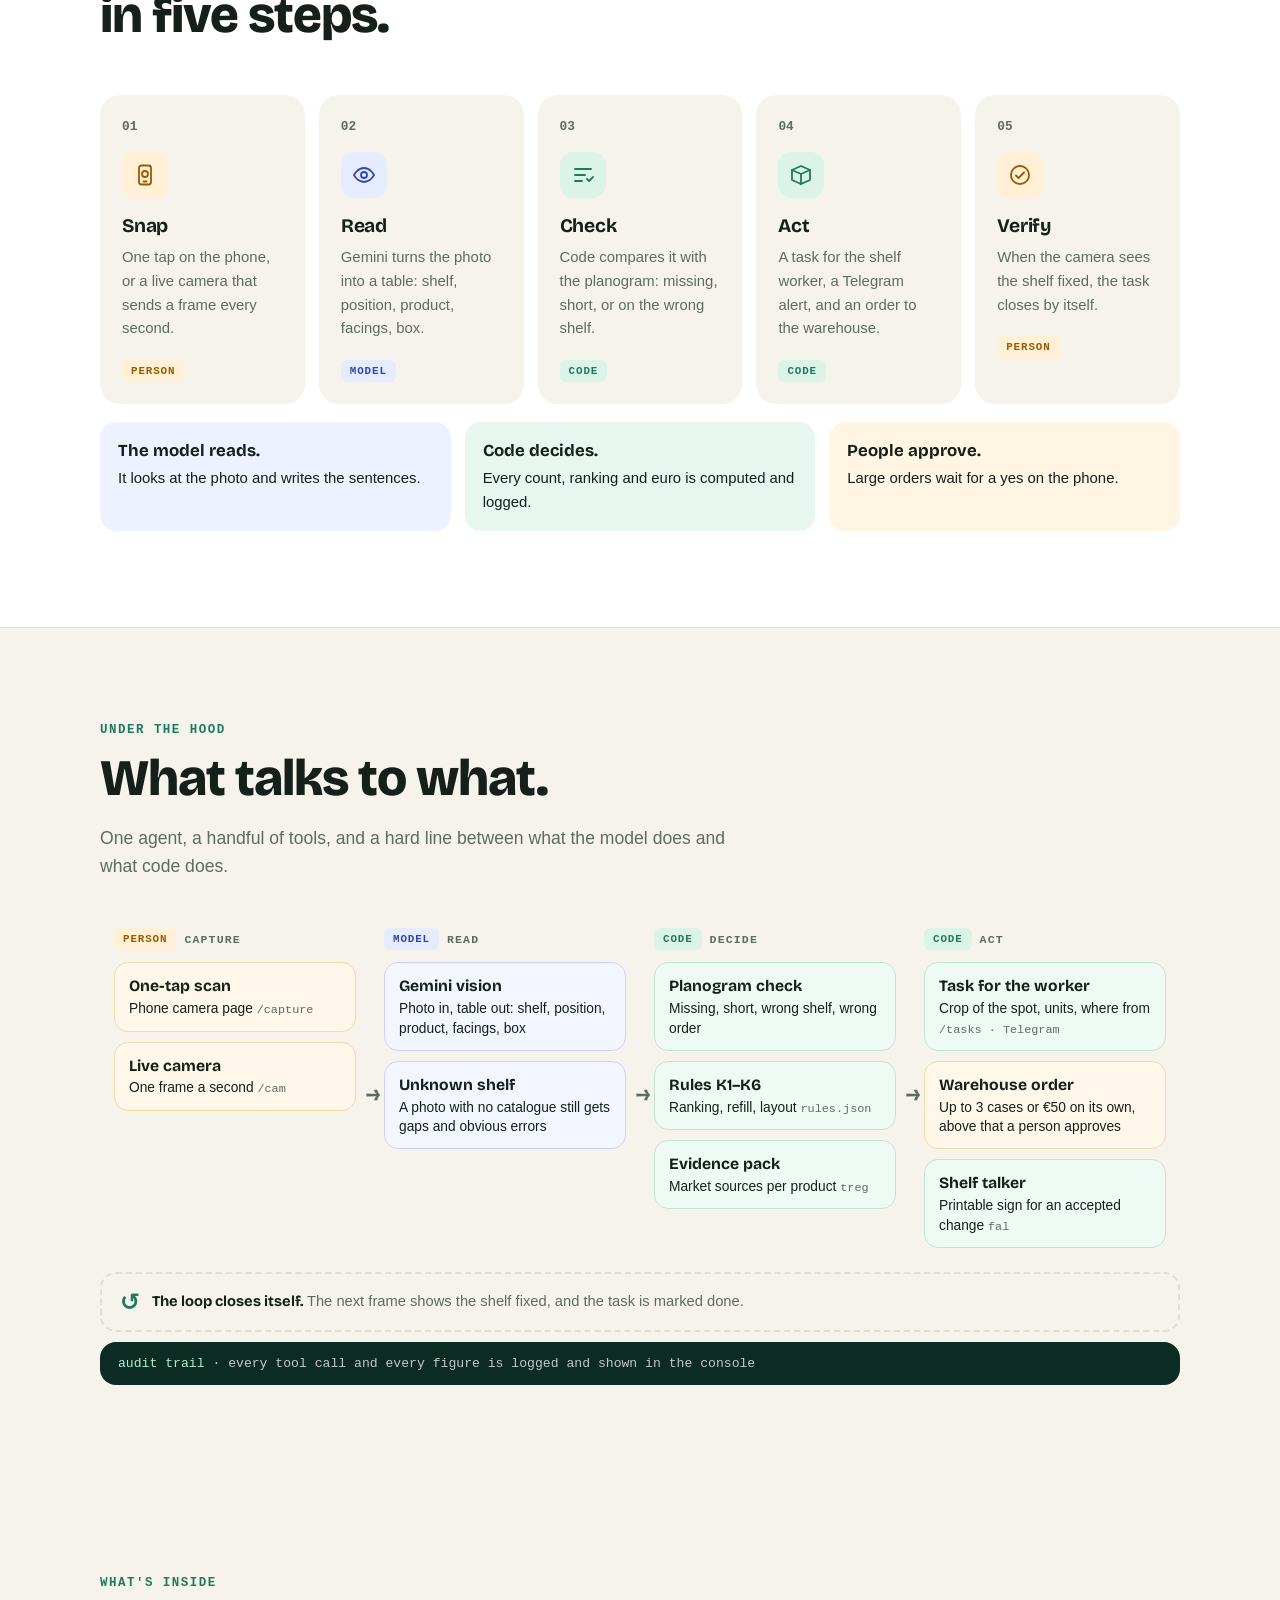
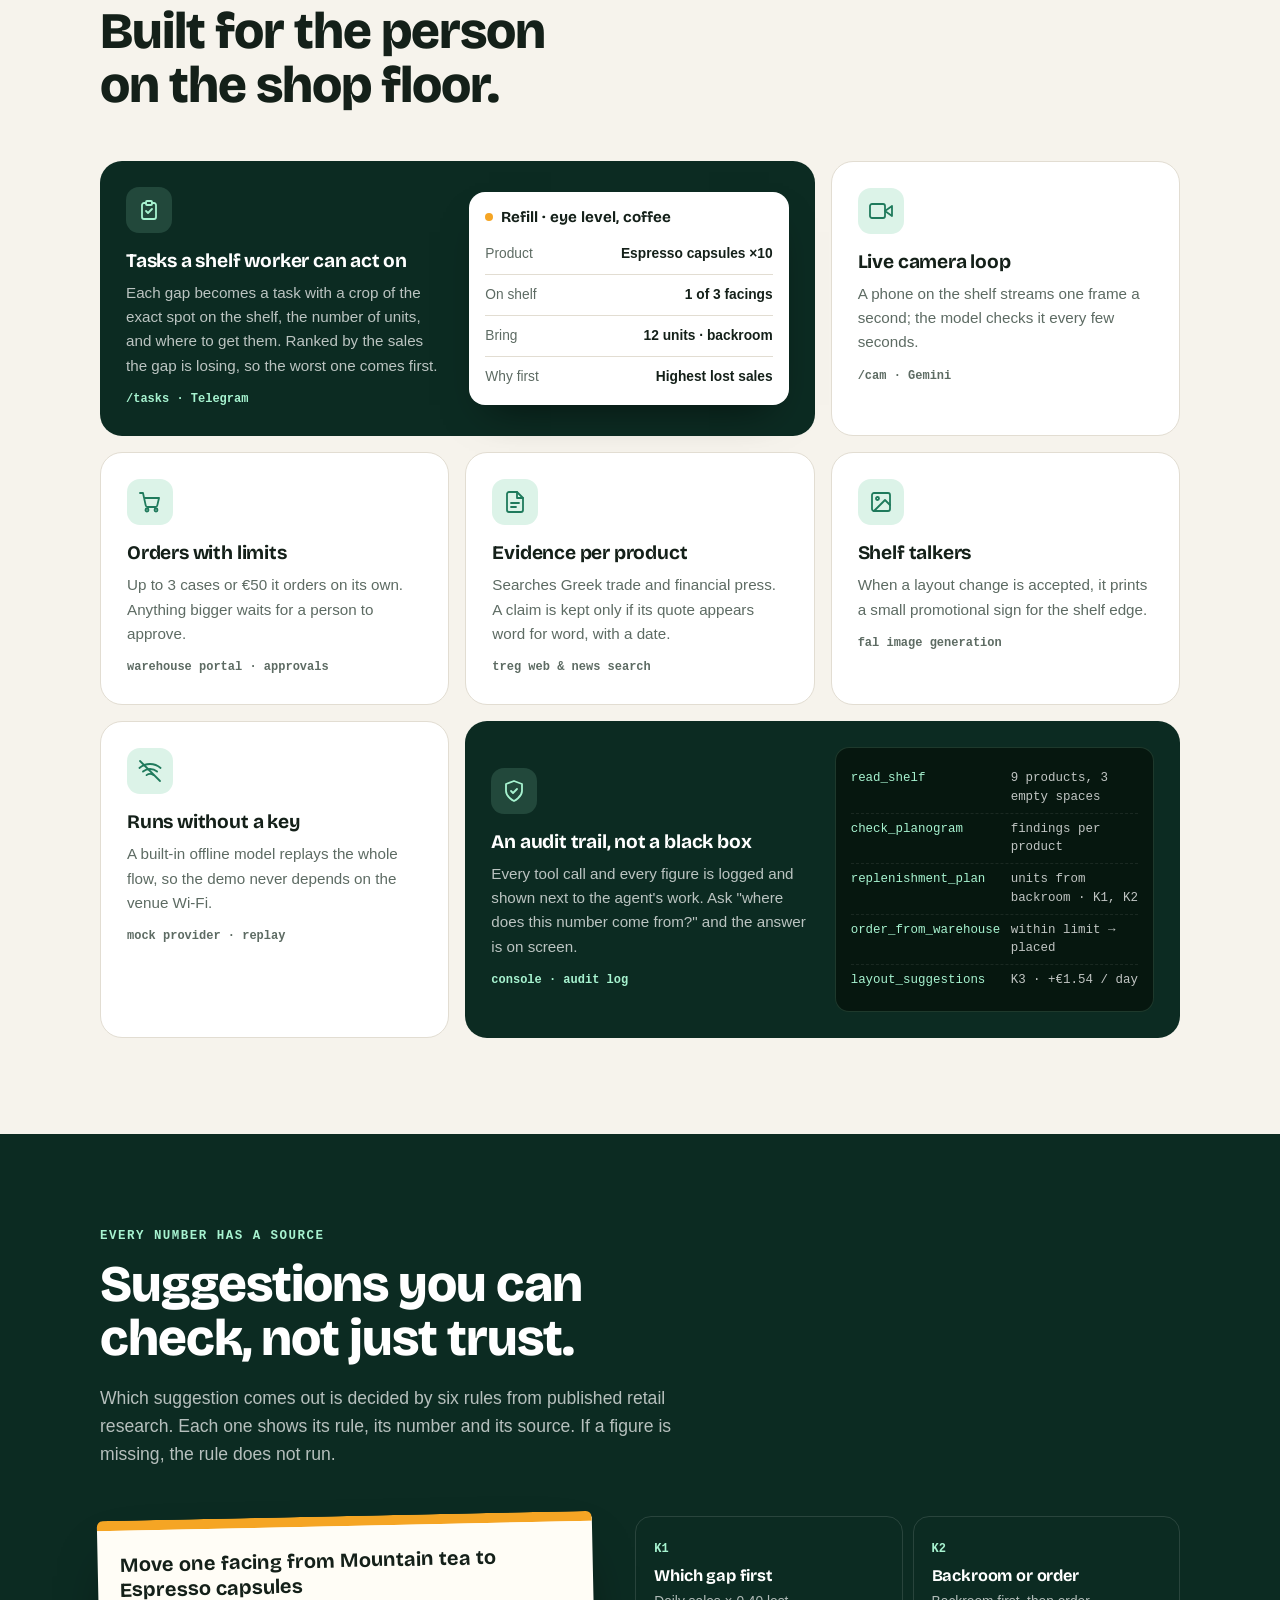
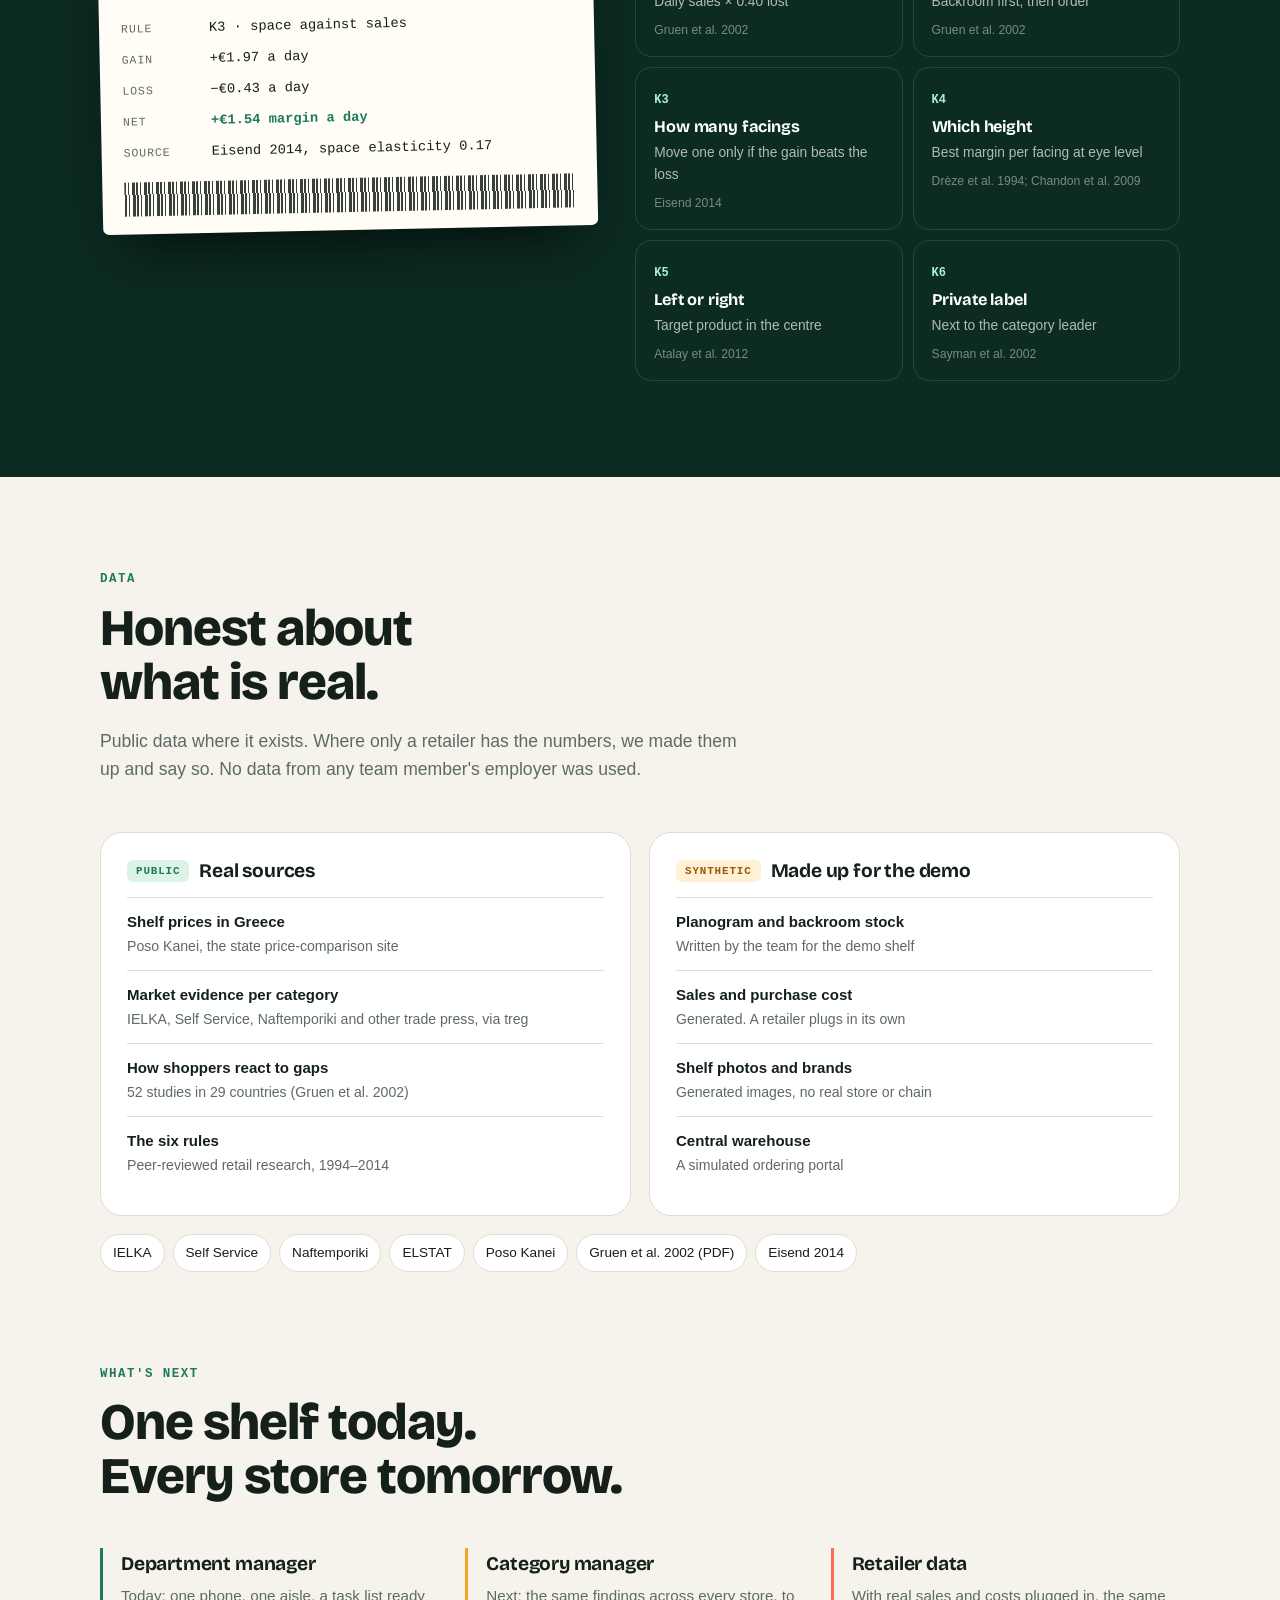
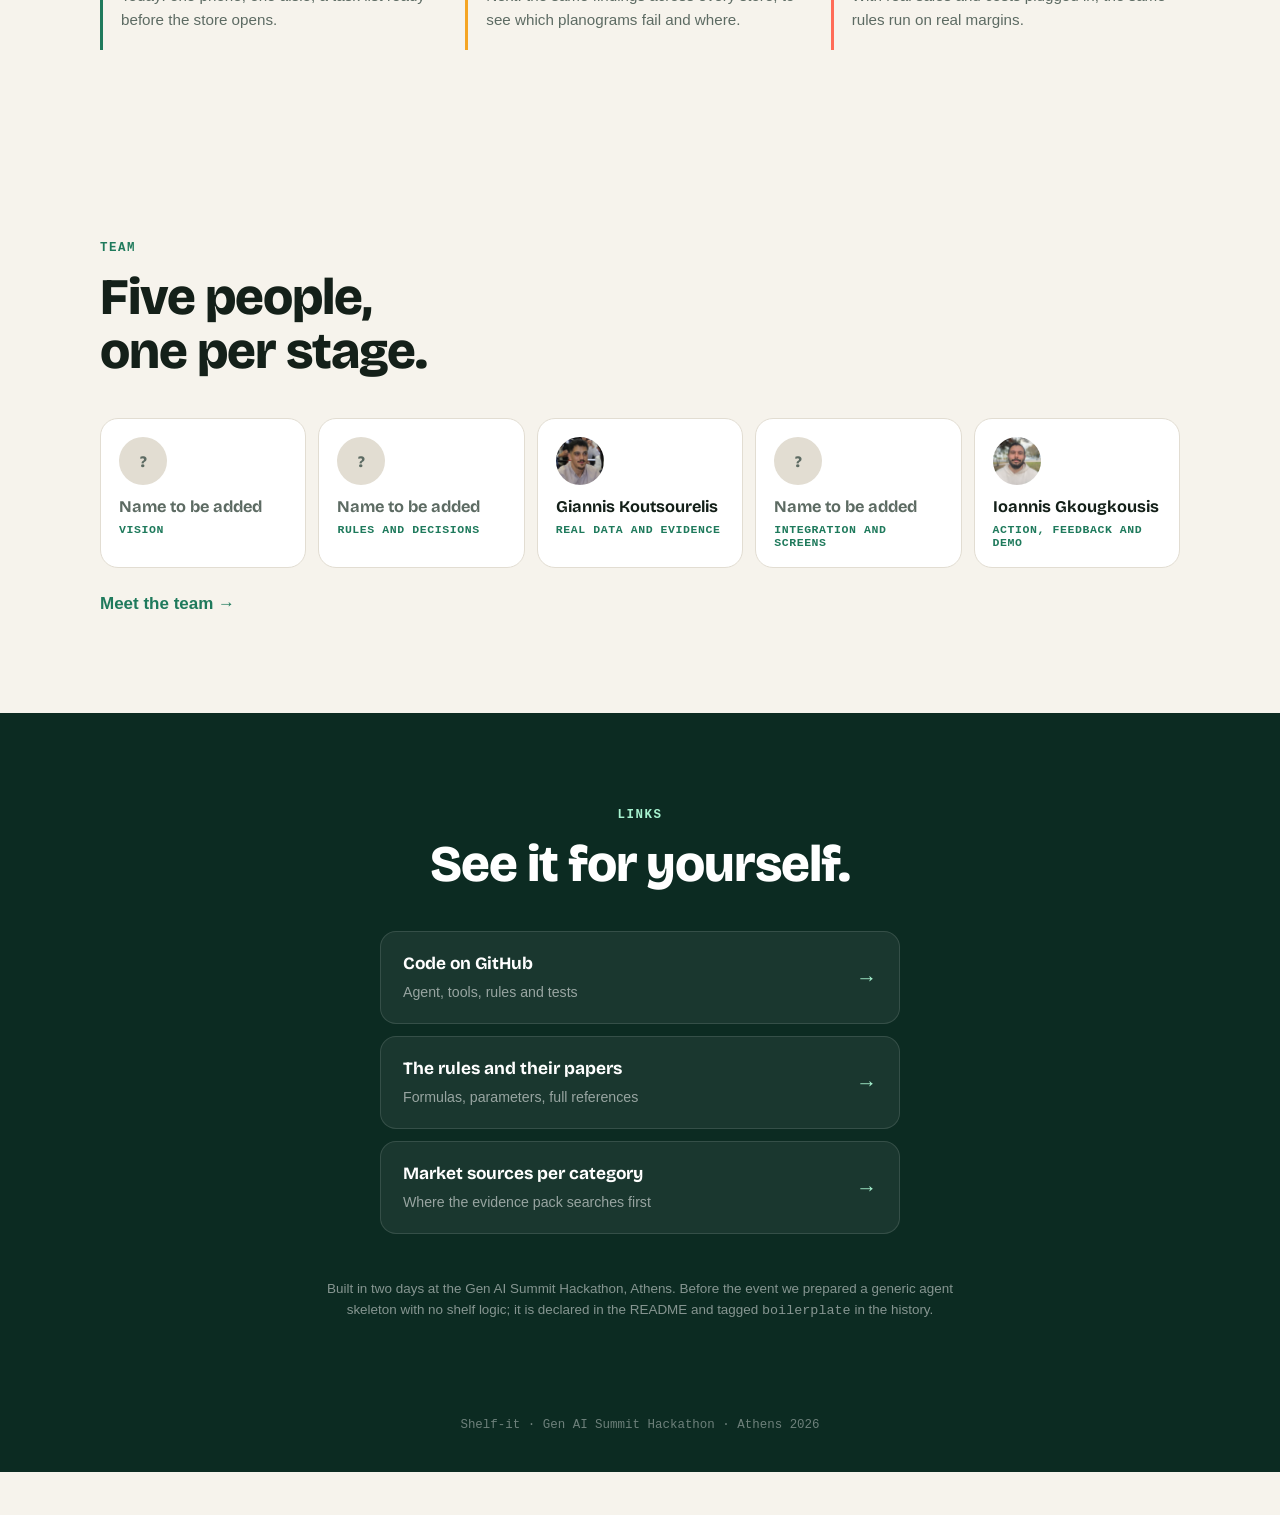
==== commit c52969cd: "Project page: product name Shelf-it, as on main Co-Authored-By: Claude Opus 5.5 <noreply@anthropic.c" ====
--- a/docs/index.html
+++ b/docs/index.html
@@ -48,7 +48,12 @@
 
   /* ---------- nav ---------- */
   nav.top { position: absolute; inset: 0 0 auto 0; z-index: 10; }
-  nav.top .wrap { display: flex; align-items: center; justify-content: space-between; height: 72px; }
+  nav.top .wrap { display: flex; align-items: center; justify-content: space-between; height: 72px; gap: 16px; }
+  .tabs { display: flex; gap: 2px; padding: 4px; border-radius: 999px; background: rgba(255,255,255,0.08); border: 1px solid rgba(255,255,255,0.12); }
+  .tabs a { padding: 7px 16px; border-radius: 999px; color: rgba(255,255,255,0.78); font-weight: 650; font-size: 0.88rem; text-decoration: none; }
+  .tabs a:hover { color: #fff; }
+  .tabs a[aria-current="page"] { background: var(--mint); color: var(--night); }
+  @media (max-width: 1000px) and (min-width: 761px) { nav.top .links { gap: 16px; } nav.top .links a { font-size: 0.85rem; } }
   .brand { display: flex; align-items: center; gap: 10px; font: 700 1.15rem var(--display); color: #fff; text-decoration: none; }
   .brand svg { width: 30px; height: 30px; }
   nav.top .links { display: flex; gap: 26px; }
@@ -206,6 +211,52 @@
   .tree a small { color: rgba(255,255,255,0.55); }
   .tree a .arr { color: var(--mint); font-size: 1.3rem; }
   .fine { max-width: 640px; margin: 44px auto 0; font-size: 0.84rem; color: rgba(255,255,255,0.5); }
+  /* ---------- demo video ---------- */
+  .demo { background: var(--night-2); color: #fff; padding: 72px 0; }
+  .demo .eyebrow { color: var(--mint); }
+  .video { position: relative; aspect-ratio: 16 / 9; margin-top: 30px; border-radius: 20px; overflow: hidden; background: #000; box-shadow: 0 40px 80px -40px rgba(0,0,0,0.8); }
+  .video iframe, .video video { position: absolute; inset: 0; width: 100%; height: 100%; border: 0; }
+
+  /* ---------- architecture ---------- */
+  .arch { margin-top: 48px; display: grid; grid-template-columns: repeat(4, 1fr); gap: 0; position: relative; }
+  .lane { padding: 0 14px; position: relative; }
+  .lane:not(:last-child)::after { content: "→"; position: absolute; right: -10px; top: 50%; transform: translateY(-50%); font: 700 1.4rem var(--display); color: var(--soft); z-index: 1; }
+  .lane h4 { margin: 0 0 12px; font: 700 0.72rem var(--mono); letter-spacing: 0.1em; text-transform: uppercase; color: var(--soft); display: flex; gap: 8px; align-items: center; }
+  .node { background: var(--card); border: 1px solid var(--line); border-radius: 14px; padding: 12px 14px; margin-bottom: 10px; font-size: 0.86rem; line-height: 1.4; }
+  .node b { display: block; font-family: var(--display); font-size: 0.98rem; margin-bottom: 2px; }
+  .node code { font: 0.74rem var(--mono); color: var(--soft); }
+  .node.m { border-color: #c9d3ff; background: #f3f5ff; }
+  .node.c { border-color: #bfe6d3; background: #f0faf5; }
+  .node.p { border-color: #f6d9a4; background: #fff8ea; }
+  .loop { margin-top: 14px; border: 2px dashed var(--line); border-radius: 16px; padding: 14px 18px; display: flex; gap: 12px; align-items: center; font-size: 0.92rem; color: var(--soft); }
+  .loop strong { color: var(--ink); font-family: var(--display); }
+  .loop .sym { font: 700 1.5rem var(--display); color: var(--green); }
+  .trail { margin-top: 10px; background: var(--night); color: rgba(255,255,255,0.75); border-radius: 16px; padding: 14px 18px; font: 0.82rem var(--mono); }
+  .trail span { color: var(--mint); }
+  @media (max-width: 900px) {
+    .arch { grid-template-columns: 1fr; gap: 26px; }
+    .lane { padding: 0; }
+    .lane:not(:last-child)::after { content: "↓"; right: auto; left: 50%; top: auto; bottom: -26px; transform: translateX(-50%); }
+  }
+
+  /* ---------- team ---------- */
+  .team-strip { display: grid; grid-template-columns: repeat(5, 1fr); gap: 12px; margin-top: 40px; }
+  @media (max-width: 900px) { .team-strip { grid-template-columns: 1fr 1fr; } }
+  .team-strip > div { background: var(--card); border: 1px solid var(--line); border-radius: 18px; padding: 18px; }
+  .team-strip .avatar { width: 48px; height: 48px; font-size: 1rem; margin-bottom: 12px; }
+  .team-strip b { display: block; font-family: var(--display); font-size: 1.02rem; line-height: 1.2; }
+  .team-strip small { display: block; margin-top: 6px; font: 600 0.72rem var(--mono); color: var(--green); text-transform: uppercase; letter-spacing: 0.05em; }
+  .team-strip .tbd b { color: var(--soft); }
+  .team-strip .tbd .avatar { background: var(--line); color: var(--soft); }
+  .team-more { display: inline-block; margin-top: 22px; font-weight: 650; color: var(--green); text-decoration: none; }
+  .team-grid { display: grid; grid-template-columns: repeat(auto-fill, minmax(200px, 1fr)); gap: 16px; margin-top: 44px; }
+  .member { background: var(--card); border: 1px solid var(--line); border-radius: 22px; padding: 22px; }
+  .avatar { width: 64px; height: 64px; border-radius: 50%; display: grid; place-items: center; font: 800 1.3rem var(--display); color: var(--night); background: var(--mint); margin-bottom: 14px; overflow: hidden; }
+  .avatar img { width: 100%; height: 100%; object-fit: cover; }
+  .member .role { font: 600 0.75rem var(--mono); color: var(--green); margin: 4px 0 10px; text-transform: uppercase; letter-spacing: 0.06em; }
+  .member p { font-size: 0.9rem; color: var(--soft); margin: 0; }
+  .member a { display: inline-block; margin-top: 12px; font-size: 0.85rem; font-weight: 600; color: var(--green); text-decoration: none; }
+
   footer { background: var(--night); color: rgba(255,255,255,0.4); text-align: center; padding: 0 20px 40px; font: 0.78rem var(--mono); }
 </style>
 </head>
@@ -220,9 +271,14 @@
     <div class="links">
       <a href="#problem">Problem</a>
       <a href="#how">How it works</a>
+      <a href="#arch">Architecture</a>
       <a href="#inside">Features</a>
       <a href="#data">Data</a>
       <a href="#links">Links</a>
+    </div>
+    <div class="tabs" role="navigation" aria-label="Pages">
+      <a href="index.html" aria-current="page">Product</a>
+      <a href="team.html">Team</a>
     </div>
   </div>
 </nav>
@@ -273,6 +329,15 @@
   </div>
 </div>
 
+<!-- Filled from PAGE.video in the script at the end of this file. Stays hidden while it is empty. -->
+<section class="demo" id="demo" hidden>
+  <div class="wrap">
+    <span class="eyebrow">Demo</span>
+    <h2>Two minutes, start to finish.</h2>
+    <div class="video" id="video"></div>
+  </div>
+</section>
+
 <section id="problem">
   <div class="wrap">
     <span class="eyebrow">The problem</span>
@@ -329,6 +394,40 @@
       <div style="background:#e7f6ee"><b>Code decides.</b>Every count, ranking and euro is computed and logged.</div>
       <div style="background:#fff5e3"><b>People approve.</b>Large orders wait for a yes on the phone.</div>
     </div>
+  </div>
+</section>
+
+<section id="arch">
+  <div class="wrap">
+    <span class="eyebrow">Under the hood</span>
+    <h2>What talks to what.</h2>
+    <p class="intro">One agent, a handful of tools, and a hard line between what the model does and what code does.</p>
+    <div class="arch">
+      <div class="lane">
+        <h4><span class="who t-person">person</span> Capture</h4>
+        <div class="node p"><b>One-tap scan</b>Phone camera page <code>/capture</code></div>
+        <div class="node p"><b>Live camera</b>One frame a second <code>/cam</code></div>
+      </div>
+      <div class="lane">
+        <h4><span class="who t-model">model</span> Read</h4>
+        <div class="node m"><b>Gemini vision</b>Photo in, table out: shelf, position, product, facings, box</div>
+        <div class="node m"><b>Unknown shelf</b>A photo with no catalogue still gets gaps and obvious errors</div>
+      </div>
+      <div class="lane">
+        <h4><span class="who t-code">code</span> Decide</h4>
+        <div class="node c"><b>Planogram check</b>Missing, short, wrong shelf, wrong order</div>
+        <div class="node c"><b>Rules K1–K6</b>Ranking, refill, layout <code>rules.json</code></div>
+        <div class="node c"><b>Evidence pack</b>Market sources per product <code>treg</code></div>
+      </div>
+      <div class="lane">
+        <h4><span class="who t-code">code</span> Act</h4>
+        <div class="node c"><b>Task for the worker</b>Crop of the spot, units, where from <code>/tasks · Telegram</code></div>
+        <div class="node p"><b>Warehouse order</b>Up to 3 cases or €50 on its own, above that a person approves</div>
+        <div class="node c"><b>Shelf talker</b>Printable sign for an accepted change <code>fal</code></div>
+      </div>
+    </div>
+    <div class="loop"><span class="sym">↺</span><div><strong>The loop closes itself.</strong> The next frame shows the shelf fixed, and the task is marked done.</div></div>
+    <div class="trail"><span>audit trail</span> · every tool call and every figure is logged and shown in the console</div>
   </div>
 </section>
 
@@ -484,17 +583,21 @@
   </div>
 </section>
 
+<!-- Team strip. Names, roles and backgrounds come from team.js (the Team tab reads the same file). -->
+<section id="team">
+  <div class="wrap">
+    <span class="eyebrow">Team</span>
+    <h2>Five people, <br>one per stage.</h2>
+    <div class="team-strip" id="team-strip"></div>
+    <a class="team-more" href="team.html">Meet the team →</a>
+  </div>
+</section>
+
 <section class="links-sec" id="links">
   <div class="wrap">
     <span class="eyebrow" style="color:var(--mint)">Links</span>
     <h2>See it for yourself.</h2>
-    <div class="tree">
-      <!-- DEMO VIDEO: replace href with the video link and remove "hidden". -->
-      <a href="#" hidden><div><b>Watch the demo</b><small>Two minutes, start to finish</small></div><span class="arr">→</span></a>
-      <a href="https://github.com/Koutsourelis/Gen-AI-Hackathon-Agent"><div><b>Code on GitHub</b><small>Agent, tools, rules and tests</small></div><span class="arr">→</span></a>
-      <a href="https://github.com/Koutsourelis/Gen-AI-Hackathon-Agent/blob/main/planning/DECISION_RULES.md"><div><b>The rules and their papers</b><small>Formulas, parameters, full references</small></div><span class="arr">→</span></a>
-      <a href="https://github.com/Koutsourelis/Gen-AI-Hackathon-Agent/blob/main/data/shelf/sources.csv"><div><b>Market sources per category</b><small>Where the evidence pack searches first</small></div><span class="arr">→</span></a>
-    </div>
+    <div class="tree" id="tree"></div>
     <p class="fine">Built in two days at the Gen AI Summit Hackathon, Athens. Before the event we prepared a generic
       agent skeleton with no shelf logic; it is declared in the README and tagged <code>boilerplate</code> in the history.</p>
   </div>
@@ -502,5 +605,54 @@
 
 <footer>Shelf-it · Gen AI Summit Hackathon · Athens 2026</footer>
 
+<script src="team.js"></script>
+<script>
+/* =====================================================================
+   EDIT HERE. Everything the team adds to the page lives in PAGE below.
+   Empty video = the demo section stays hidden. Team names and backgrounds: team.js.
+   ===================================================================== */
+const PAGE = {
+  // YouTube link (unlisted is fine), or a file next to this page such as "demo.mp4" (keep it under 25 MB).
+  video: "",
+
+  // The team is in team.js, not here.
+
+  // The link list at the bottom (and the QR). The demo video is added on top automatically.
+  links: [
+    { title: "Code on GitHub", note: "Agent, tools, rules and tests", url: "https://github.com/Koutsourelis/Gen-AI-Hackathon-Agent" },
+    { title: "The rules and their papers", note: "Formulas, parameters, full references", url: "https://github.com/Koutsourelis/Gen-AI-Hackathon-Agent/blob/main/planning/DECISION_RULES.md" },
+    { title: "Market sources per category", note: "Where the evidence pack searches first", url: "https://github.com/Koutsourelis/Gen-AI-Hackathon-Agent/blob/main/data/shelf/sources.csv" },
+    // { title: "Pitch deck (PDF)", note: "The slides from the final", url: "pitch.pdf" },
+    // { title: "Trailer", note: "30 seconds", url: "https://..." },
+  ],
+};
+
+/* ---------- rendering, no need to touch ---------- */
+(function () {
+  const esc = (t) => String(t || "").replace(/[&<>"']/g, (c) => ({ "&": "&amp;", "<": "&lt;", ">": "&gt;", '"': "&quot;", "'": "&#39;" }[c]));
+  const yt = (u) => { const m = String(u).match(/(?:youtu\.be\/|v=|embed\/|shorts\/)([\w-]{11})/); return m && m[1]; };
+
+  if (PAGE.video) {
+    const id = yt(PAGE.video);
+    document.getElementById("video").innerHTML = id
+      ? `<iframe src="https://www.youtube-nocookie.com/embed/${id}?rel=0" title="Shelf-it demo" loading="lazy" allow="accelerometer; encrypted-media; gyroscope; picture-in-picture; fullscreen" allowfullscreen></iframe>`
+      : `<video controls playsinline preload="metadata" src="${esc(PAGE.video)}"></video>`;
+    document.getElementById("demo").hidden = false;
+  }
+
+  const team = window.TEAM || [];
+  document.getElementById("team-strip").innerHTML = team.map((m) => {
+    const named = !!(m.name && m.name.trim());
+    const ini = named ? m.name.split(/\s+/).map((w) => w[0]).slice(0, 2).join("").toUpperCase() : "?";
+    const avatar = m.photo ? `<img src="${esc(m.photo)}" alt="">` : esc(ini);
+    return `<div class="${named ? "" : "tbd"}"><div class="avatar">${avatar}</div><b>${named ? esc(m.name) : "Name to be added"}</b><small>${esc(m.role)}</small></div>`;
+  }).join("");
+
+  const links = (PAGE.video ? [{ title: "Watch the demo", note: "Two minutes, start to finish", url: "#demo" }] : []).concat(PAGE.links || []);
+  document.getElementById("tree").innerHTML = links.map((l) =>
+    `<a href="${esc(l.url)}"${/^https?:/.test(l.url) ? ' target="_blank" rel="noopener"' : ""}><div><b>${esc(l.title)}</b><small>${esc(l.note)}</small></div><span class="arr">→</span></a>`
+  ).join("");
+})();
+</script>
 </body>
 </html>
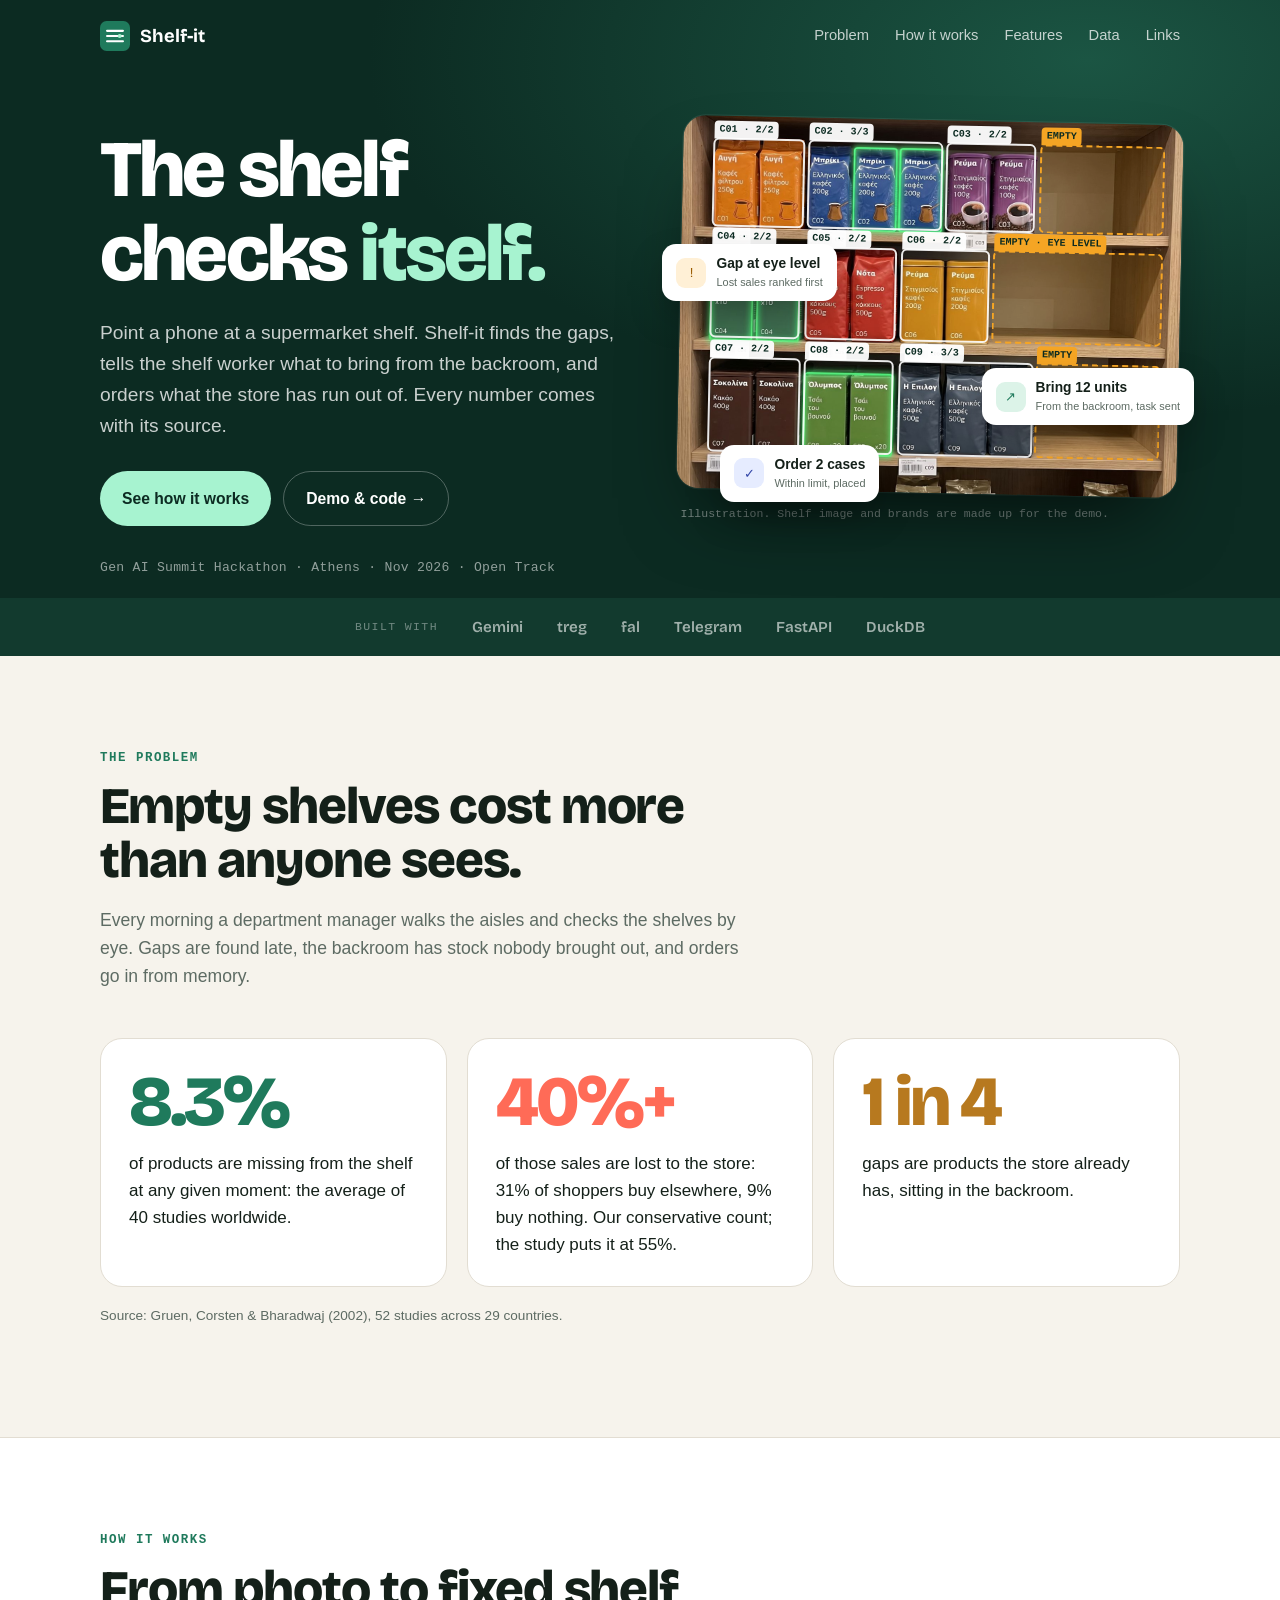
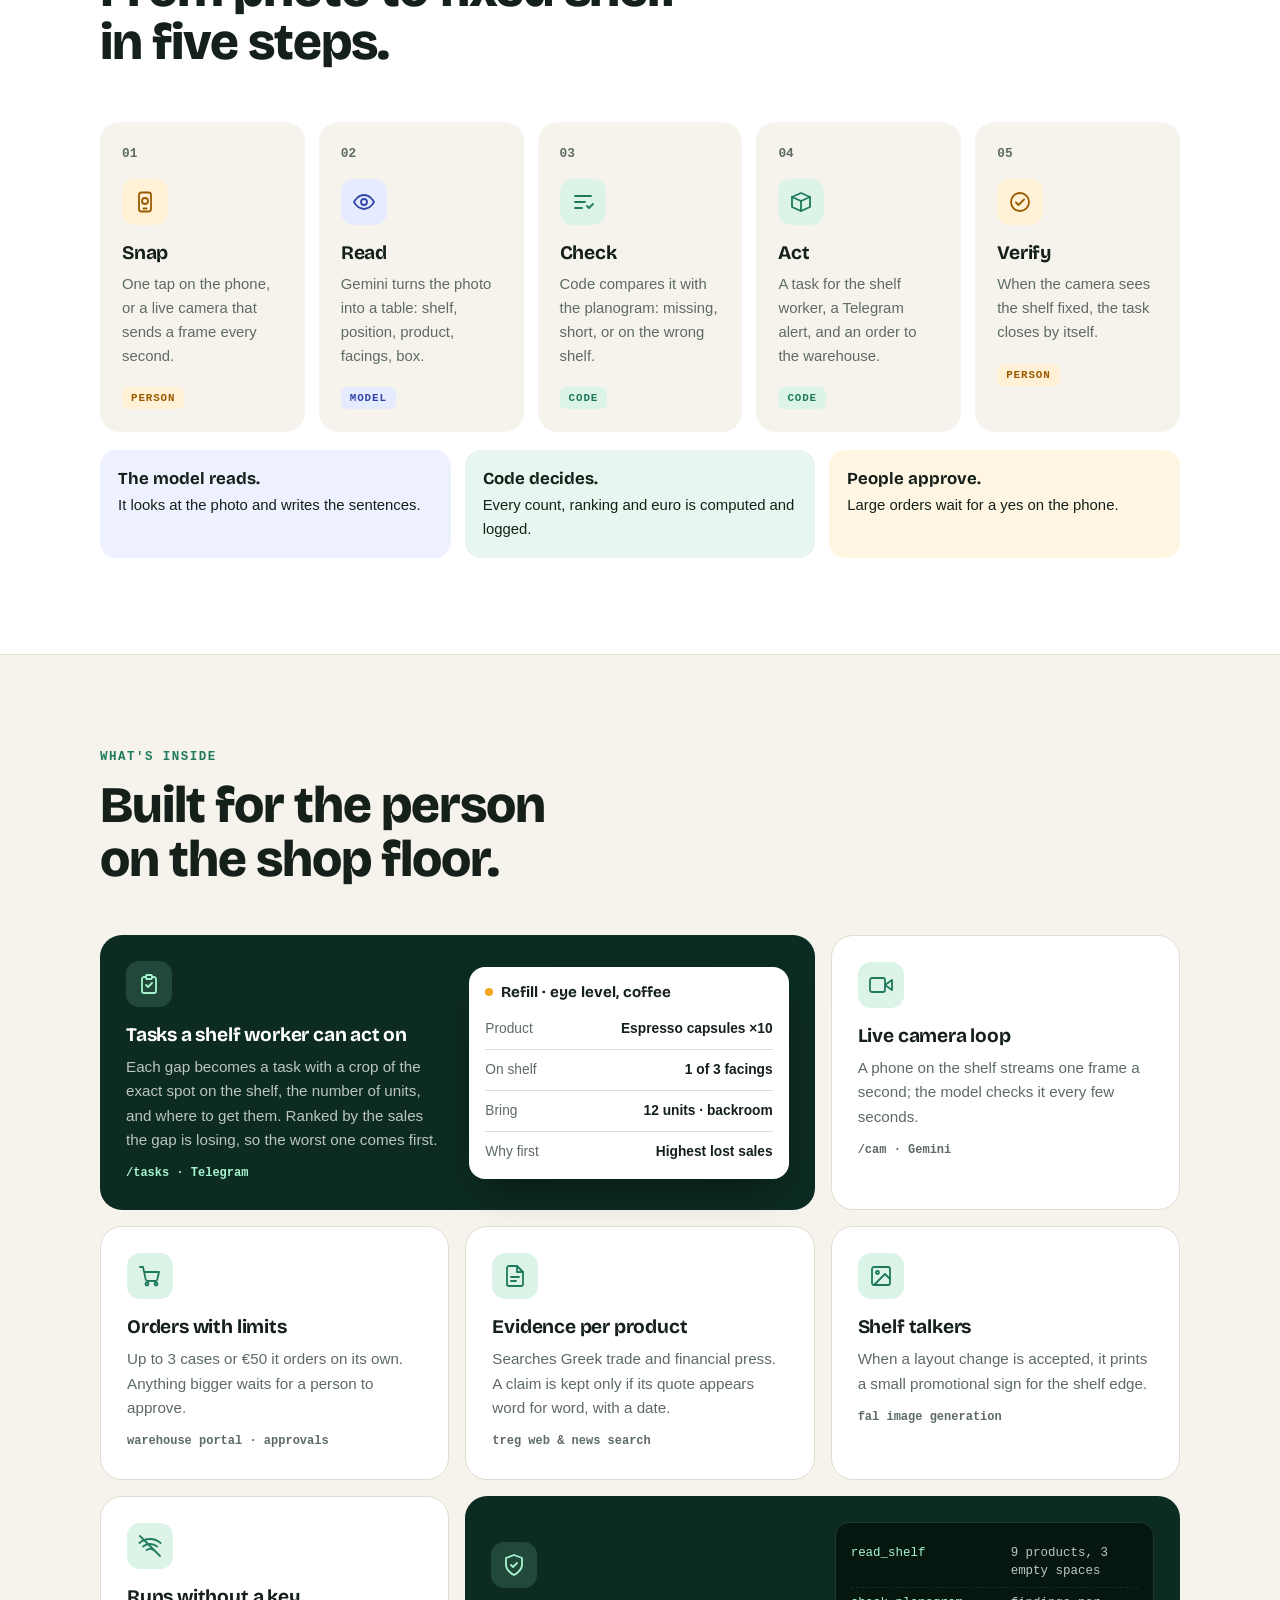
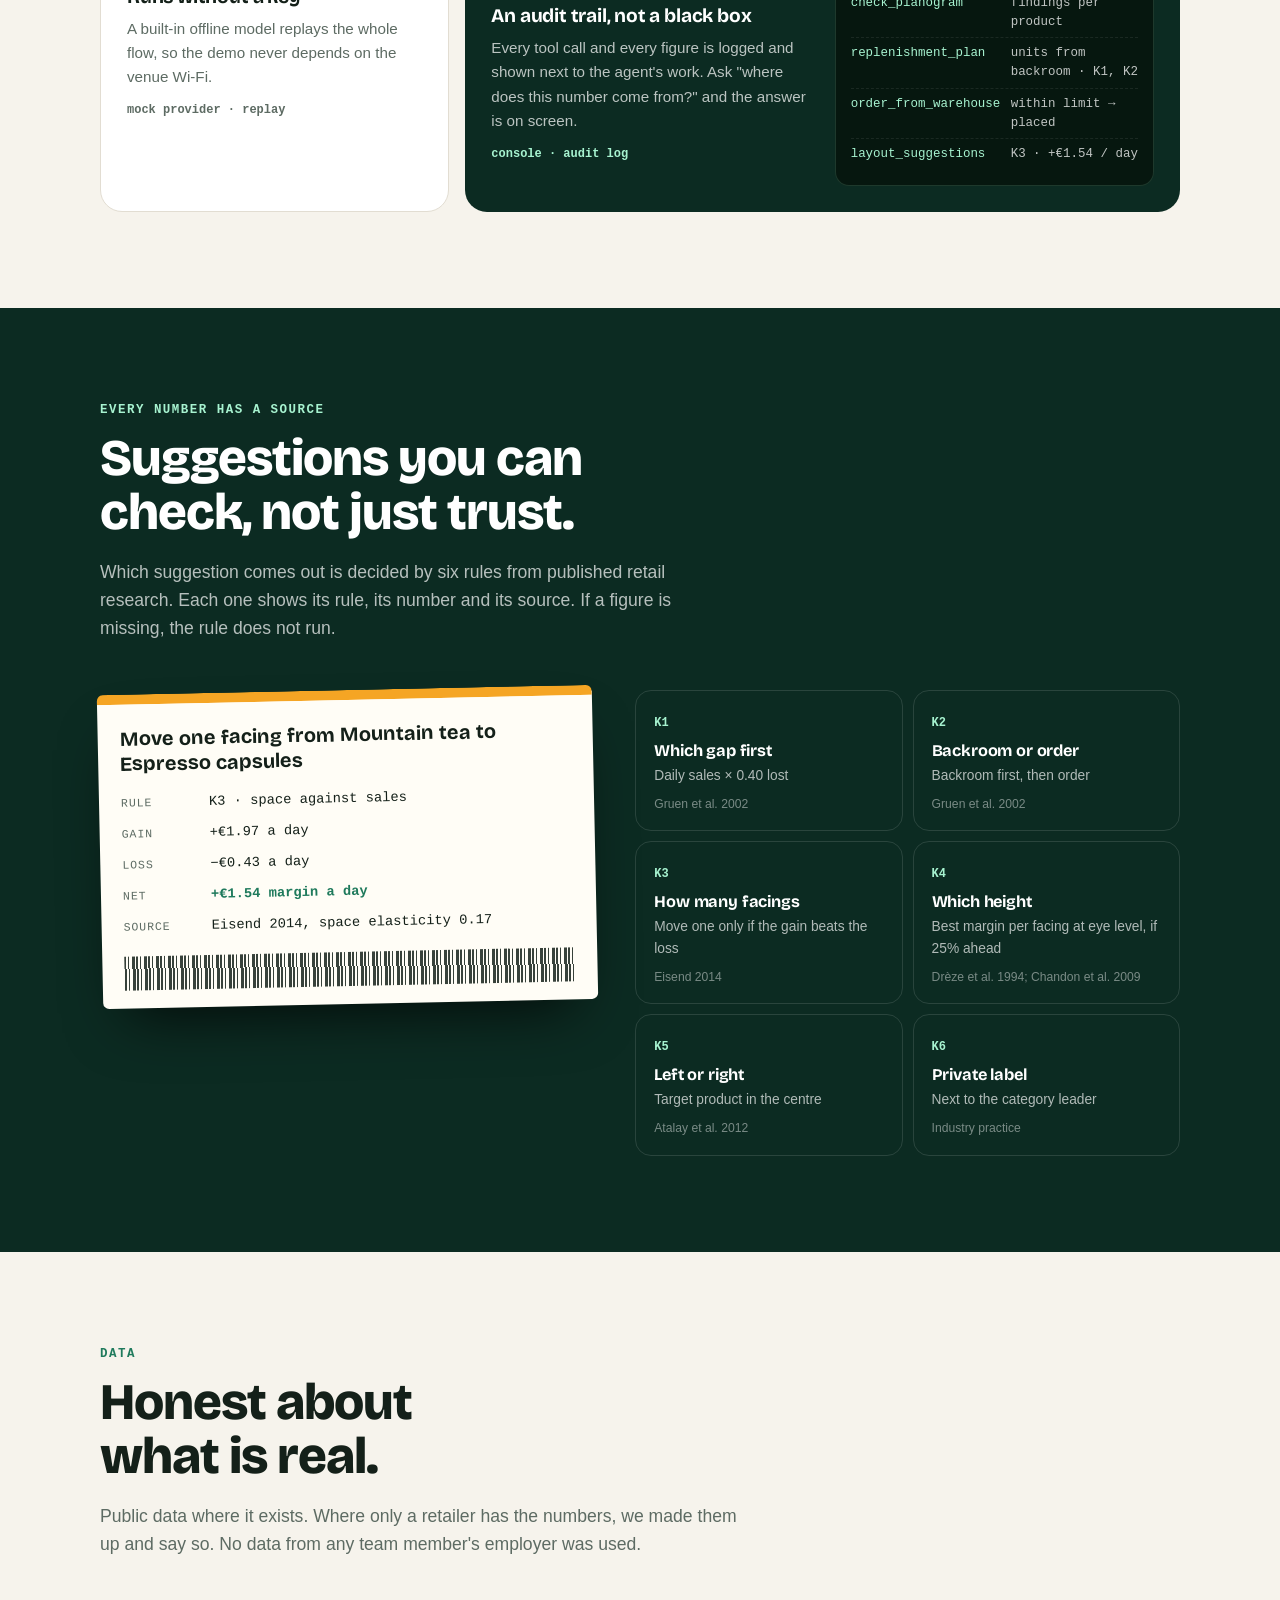
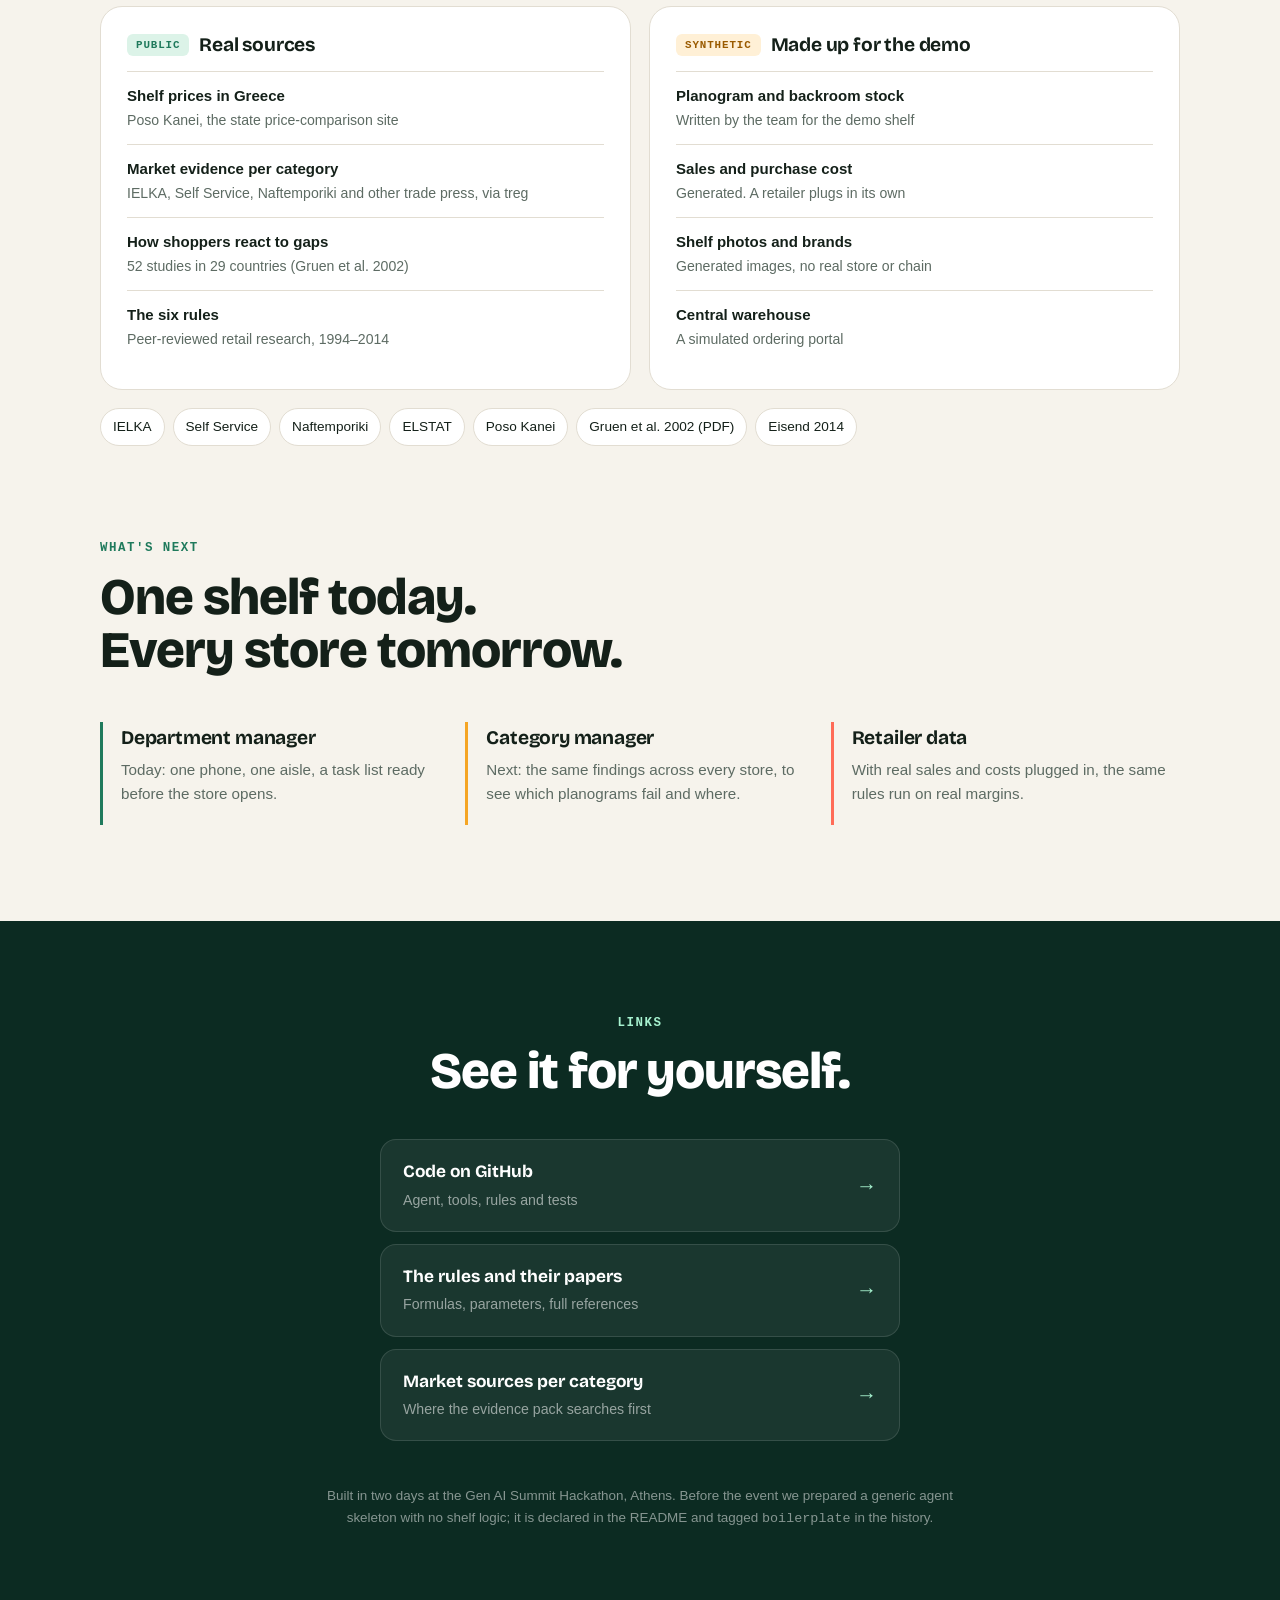
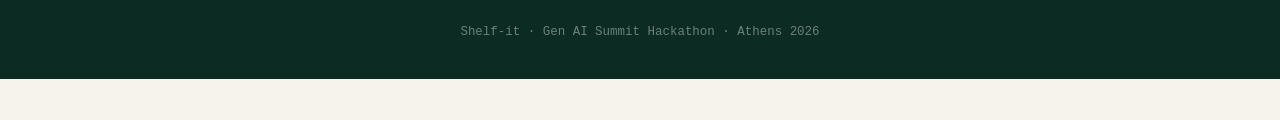
==== commit 0522fc75: "fix(rules): live proposals follow rules.json limits; wording matches the sources - propose_move read" ====
--- a/docs/index.html
+++ b/docs/index.html
@@ -48,12 +48,7 @@
 
   /* ---------- nav ---------- */
   nav.top { position: absolute; inset: 0 0 auto 0; z-index: 10; }
-  nav.top .wrap { display: flex; align-items: center; justify-content: space-between; height: 72px; gap: 16px; }
-  .tabs { display: flex; gap: 2px; padding: 4px; border-radius: 999px; background: rgba(255,255,255,0.08); border: 1px solid rgba(255,255,255,0.12); }
-  .tabs a { padding: 7px 16px; border-radius: 999px; color: rgba(255,255,255,0.78); font-weight: 650; font-size: 0.88rem; text-decoration: none; }
-  .tabs a:hover { color: #fff; }
-  .tabs a[aria-current="page"] { background: var(--mint); color: var(--night); }
-  @media (max-width: 1000px) and (min-width: 761px) { nav.top .links { gap: 16px; } nav.top .links a { font-size: 0.85rem; } }
+  nav.top .wrap { display: flex; align-items: center; justify-content: space-between; height: 72px; }
   .brand { display: flex; align-items: center; gap: 10px; font: 700 1.15rem var(--display); color: #fff; text-decoration: none; }
   .brand svg { width: 30px; height: 30px; }
   nav.top .links { display: flex; gap: 26px; }
@@ -211,52 +206,6 @@
   .tree a small { color: rgba(255,255,255,0.55); }
   .tree a .arr { color: var(--mint); font-size: 1.3rem; }
   .fine { max-width: 640px; margin: 44px auto 0; font-size: 0.84rem; color: rgba(255,255,255,0.5); }
-  /* ---------- demo video ---------- */
-  .demo { background: var(--night-2); color: #fff; padding: 72px 0; }
-  .demo .eyebrow { color: var(--mint); }
-  .video { position: relative; aspect-ratio: 16 / 9; margin-top: 30px; border-radius: 20px; overflow: hidden; background: #000; box-shadow: 0 40px 80px -40px rgba(0,0,0,0.8); }
-  .video iframe, .video video { position: absolute; inset: 0; width: 100%; height: 100%; border: 0; }
-
-  /* ---------- architecture ---------- */
-  .arch { margin-top: 48px; display: grid; grid-template-columns: repeat(4, 1fr); gap: 0; position: relative; }
-  .lane { padding: 0 14px; position: relative; }
-  .lane:not(:last-child)::after { content: "→"; position: absolute; right: -10px; top: 50%; transform: translateY(-50%); font: 700 1.4rem var(--display); color: var(--soft); z-index: 1; }
-  .lane h4 { margin: 0 0 12px; font: 700 0.72rem var(--mono); letter-spacing: 0.1em; text-transform: uppercase; color: var(--soft); display: flex; gap: 8px; align-items: center; }
-  .node { background: var(--card); border: 1px solid var(--line); border-radius: 14px; padding: 12px 14px; margin-bottom: 10px; font-size: 0.86rem; line-height: 1.4; }
-  .node b { display: block; font-family: var(--display); font-size: 0.98rem; margin-bottom: 2px; }
-  .node code { font: 0.74rem var(--mono); color: var(--soft); }
-  .node.m { border-color: #c9d3ff; background: #f3f5ff; }
-  .node.c { border-color: #bfe6d3; background: #f0faf5; }
-  .node.p { border-color: #f6d9a4; background: #fff8ea; }
-  .loop { margin-top: 14px; border: 2px dashed var(--line); border-radius: 16px; padding: 14px 18px; display: flex; gap: 12px; align-items: center; font-size: 0.92rem; color: var(--soft); }
-  .loop strong { color: var(--ink); font-family: var(--display); }
-  .loop .sym { font: 700 1.5rem var(--display); color: var(--green); }
-  .trail { margin-top: 10px; background: var(--night); color: rgba(255,255,255,0.75); border-radius: 16px; padding: 14px 18px; font: 0.82rem var(--mono); }
-  .trail span { color: var(--mint); }
-  @media (max-width: 900px) {
-    .arch { grid-template-columns: 1fr; gap: 26px; }
-    .lane { padding: 0; }
-    .lane:not(:last-child)::after { content: "↓"; right: auto; left: 50%; top: auto; bottom: -26px; transform: translateX(-50%); }
-  }
-
-  /* ---------- team ---------- */
-  .team-strip { display: grid; grid-template-columns: repeat(5, 1fr); gap: 12px; margin-top: 40px; }
-  @media (max-width: 900px) { .team-strip { grid-template-columns: 1fr 1fr; } }
-  .team-strip > div { background: var(--card); border: 1px solid var(--line); border-radius: 18px; padding: 18px; }
-  .team-strip .avatar { width: 48px; height: 48px; font-size: 1rem; margin-bottom: 12px; }
-  .team-strip b { display: block; font-family: var(--display); font-size: 1.02rem; line-height: 1.2; }
-  .team-strip small { display: block; margin-top: 6px; font: 600 0.72rem var(--mono); color: var(--green); text-transform: uppercase; letter-spacing: 0.05em; }
-  .team-strip .tbd b { color: var(--soft); }
-  .team-strip .tbd .avatar { background: var(--line); color: var(--soft); }
-  .team-more { display: inline-block; margin-top: 22px; font-weight: 650; color: var(--green); text-decoration: none; }
-  .team-grid { display: grid; grid-template-columns: repeat(auto-fill, minmax(200px, 1fr)); gap: 16px; margin-top: 44px; }
-  .member { background: var(--card); border: 1px solid var(--line); border-radius: 22px; padding: 22px; }
-  .avatar { width: 64px; height: 64px; border-radius: 50%; display: grid; place-items: center; font: 800 1.3rem var(--display); color: var(--night); background: var(--mint); margin-bottom: 14px; overflow: hidden; }
-  .avatar img { width: 100%; height: 100%; object-fit: cover; }
-  .member .role { font: 600 0.75rem var(--mono); color: var(--green); margin: 4px 0 10px; text-transform: uppercase; letter-spacing: 0.06em; }
-  .member p { font-size: 0.9rem; color: var(--soft); margin: 0; }
-  .member a { display: inline-block; margin-top: 12px; font-size: 0.85rem; font-weight: 600; color: var(--green); text-decoration: none; }
-
   footer { background: var(--night); color: rgba(255,255,255,0.4); text-align: center; padding: 0 20px 40px; font: 0.78rem var(--mono); }
 </style>
 </head>
@@ -271,14 +220,9 @@
     <div class="links">
       <a href="#problem">Problem</a>
       <a href="#how">How it works</a>
-      <a href="#arch">Architecture</a>
       <a href="#inside">Features</a>
       <a href="#data">Data</a>
       <a href="#links">Links</a>
-    </div>
-    <div class="tabs" role="navigation" aria-label="Pages">
-      <a href="index.html" aria-current="page">Product</a>
-      <a href="team.html">Team</a>
     </div>
   </div>
 </nav>
@@ -329,15 +273,6 @@
   </div>
 </div>
 
-<!-- Filled from PAGE.video in the script at the end of this file. Stays hidden while it is empty. -->
-<section class="demo" id="demo" hidden>
-  <div class="wrap">
-    <span class="eyebrow">Demo</span>
-    <h2>Two minutes, start to finish.</h2>
-    <div class="video" id="video"></div>
-  </div>
-</section>
-
 <section id="problem">
   <div class="wrap">
     <span class="eyebrow">The problem</span>
@@ -345,8 +280,8 @@
     <p class="intro">Every morning a department manager walks the aisles and checks the shelves by eye. Gaps are
       found late, the backroom has stock nobody brought out, and orders go in from memory.</p>
     <div class="stats">
-      <div class="stat"><div class="n">8.3%</div><p>of products are missing from the shelf at any given moment, on average.</p></div>
-      <div class="stat"><div class="n">40%</div><p>of those sales are lost to the store. 31% of shoppers buy elsewhere, 9% buy nothing.</p></div>
+      <div class="stat"><div class="n">8.3%</div><p>of products are missing from the shelf at any given moment: the average of 40 studies worldwide.</p></div>
+      <div class="stat"><div class="n">40%+</div><p>of those sales are lost to the store: 31% of shoppers buy elsewhere, 9% buy nothing. Our conservative count; the study puts it at 55%.</p></div>
       <div class="stat"><div class="n">1 in 4</div><p>gaps are products the store already has, sitting in the backroom.</p></div>
     </div>
     <p class="cite">Source: Gruen, Corsten &amp; Bharadwaj (2002), 52 studies across 29 countries.</p>
@@ -394,40 +329,6 @@
       <div style="background:#e7f6ee"><b>Code decides.</b>Every count, ranking and euro is computed and logged.</div>
       <div style="background:#fff5e3"><b>People approve.</b>Large orders wait for a yes on the phone.</div>
     </div>
-  </div>
-</section>
-
-<section id="arch">
-  <div class="wrap">
-    <span class="eyebrow">Under the hood</span>
-    <h2>What talks to what.</h2>
-    <p class="intro">One agent, a handful of tools, and a hard line between what the model does and what code does.</p>
-    <div class="arch">
-      <div class="lane">
-        <h4><span class="who t-person">person</span> Capture</h4>
-        <div class="node p"><b>One-tap scan</b>Phone camera page <code>/capture</code></div>
-        <div class="node p"><b>Live camera</b>One frame a second <code>/cam</code></div>
-      </div>
-      <div class="lane">
-        <h4><span class="who t-model">model</span> Read</h4>
-        <div class="node m"><b>Gemini vision</b>Photo in, table out: shelf, position, product, facings, box</div>
-        <div class="node m"><b>Unknown shelf</b>A photo with no catalogue still gets gaps and obvious errors</div>
-      </div>
-      <div class="lane">
-        <h4><span class="who t-code">code</span> Decide</h4>
-        <div class="node c"><b>Planogram check</b>Missing, short, wrong shelf, wrong order</div>
-        <div class="node c"><b>Rules K1–K6</b>Ranking, refill, layout <code>rules.json</code></div>
-        <div class="node c"><b>Evidence pack</b>Market sources per product <code>treg</code></div>
-      </div>
-      <div class="lane">
-        <h4><span class="who t-code">code</span> Act</h4>
-        <div class="node c"><b>Task for the worker</b>Crop of the spot, units, where from <code>/tasks · Telegram</code></div>
-        <div class="node p"><b>Warehouse order</b>Up to 3 cases or €50 on its own, above that a person approves</div>
-        <div class="node c"><b>Shelf talker</b>Printable sign for an accepted change <code>fal</code></div>
-      </div>
-    </div>
-    <div class="loop"><span class="sym">↺</span><div><strong>The loop closes itself.</strong> The next frame shows the shelf fixed, and the task is marked done.</div></div>
-    <div class="trail"><span>audit trail</span> · every tool call and every figure is logged and shown in the console</div>
   </div>
 </section>
 
@@ -525,9 +426,9 @@
         <div class="rule"><span class="k">K1</span><h3>Which gap first</h3><p>Daily sales × 0.40 lost</p><small>Gruen et al. 2002</small></div>
         <div class="rule"><span class="k">K2</span><h3>Backroom or order</h3><p>Backroom first, then order</p><small>Gruen et al. 2002</small></div>
         <div class="rule"><span class="k">K3</span><h3>How many facings</h3><p>Move one only if the gain beats the loss</p><small>Eisend 2014</small></div>
-        <div class="rule"><span class="k">K4</span><h3>Which height</h3><p>Best margin per facing at eye level</p><small>Drèze et al. 1994; Chandon et al. 2009</small></div>
+        <div class="rule"><span class="k">K4</span><h3>Which height</h3><p>Best margin per facing at eye level, if 25% ahead</p><small>Drèze et al. 1994; Chandon et al. 2009</small></div>
         <div class="rule"><span class="k">K5</span><h3>Left or right</h3><p>Target product in the centre</p><small>Atalay et al. 2012</small></div>
-        <div class="rule"><span class="k">K6</span><h3>Private label</h3><p>Next to the category leader</p><small>Sayman et al. 2002</small></div>
+        <div class="rule"><span class="k">K6</span><h3>Private label</h3><p>Next to the category leader</p><small>Industry practice</small></div>
       </div>
     </div>
   </div>
@@ -583,21 +484,17 @@
   </div>
 </section>
 
-<!-- Team strip. Names, roles and backgrounds come from team.js (the Team tab reads the same file). -->
-<section id="team">
-  <div class="wrap">
-    <span class="eyebrow">Team</span>
-    <h2>Five people, <br>one per stage.</h2>
-    <div class="team-strip" id="team-strip"></div>
-    <a class="team-more" href="team.html">Meet the team →</a>
-  </div>
-</section>
-
 <section class="links-sec" id="links">
   <div class="wrap">
     <span class="eyebrow" style="color:var(--mint)">Links</span>
     <h2>See it for yourself.</h2>
-    <div class="tree" id="tree"></div>
+    <div class="tree">
+      <!-- DEMO VIDEO: replace href with the video link and remove "hidden". -->
+      <a href="#" hidden><div><b>Watch the demo</b><small>Two minutes, start to finish</small></div><span class="arr">→</span></a>
+      <a href="https://github.com/Koutsourelis/Gen-AI-Hackathon-Agent"><div><b>Code on GitHub</b><small>Agent, tools, rules and tests</small></div><span class="arr">→</span></a>
+      <a href="https://github.com/Koutsourelis/Gen-AI-Hackathon-Agent/blob/main/planning/DECISION_RULES.md"><div><b>The rules and their papers</b><small>Formulas, parameters, full references</small></div><span class="arr">→</span></a>
+      <a href="https://github.com/Koutsourelis/Gen-AI-Hackathon-Agent/blob/main/data/shelf/sources.csv"><div><b>Market sources per category</b><small>Where the evidence pack searches first</small></div><span class="arr">→</span></a>
+    </div>
     <p class="fine">Built in two days at the Gen AI Summit Hackathon, Athens. Before the event we prepared a generic
       agent skeleton with no shelf logic; it is declared in the README and tagged <code>boilerplate</code> in the history.</p>
   </div>
@@ -605,54 +502,5 @@
 
 <footer>Shelf-it · Gen AI Summit Hackathon · Athens 2026</footer>
 
-<script src="team.js"></script>
-<script>
-/* =====================================================================
-   EDIT HERE. Everything the team adds to the page lives in PAGE below.
-   Empty video = the demo section stays hidden. Team names and backgrounds: team.js.
-   ===================================================================== */
-const PAGE = {
-  // YouTube link (unlisted is fine), or a file next to this page such as "demo.mp4" (keep it under 25 MB).
-  video: "",
-
-  // The team is in team.js, not here.
-
-  // The link list at the bottom (and the QR). The demo video is added on top automatically.
-  links: [
-    { title: "Code on GitHub", note: "Agent, tools, rules and tests", url: "https://github.com/Koutsourelis/Gen-AI-Hackathon-Agent" },
-    { title: "The rules and their papers", note: "Formulas, parameters, full references", url: "https://github.com/Koutsourelis/Gen-AI-Hackathon-Agent/blob/main/planning/DECISION_RULES.md" },
-    { title: "Market sources per category", note: "Where the evidence pack searches first", url: "https://github.com/Koutsourelis/Gen-AI-Hackathon-Agent/blob/main/data/shelf/sources.csv" },
-    // { title: "Pitch deck (PDF)", note: "The slides from the final", url: "pitch.pdf" },
-    // { title: "Trailer", note: "30 seconds", url: "https://..." },
-  ],
-};
-
-/* ---------- rendering, no need to touch ---------- */
-(function () {
-  const esc = (t) => String(t || "").replace(/[&<>"']/g, (c) => ({ "&": "&amp;", "<": "&lt;", ">": "&gt;", '"': "&quot;", "'": "&#39;" }[c]));
-  const yt = (u) => { const m = String(u).match(/(?:youtu\.be\/|v=|embed\/|shorts\/)([\w-]{11})/); return m && m[1]; };
-
-  if (PAGE.video) {
-    const id = yt(PAGE.video);
-    document.getElementById("video").innerHTML = id
-      ? `<iframe src="https://www.youtube-nocookie.com/embed/${id}?rel=0" title="Shelf-it demo" loading="lazy" allow="accelerometer; encrypted-media; gyroscope; picture-in-picture; fullscreen" allowfullscreen></iframe>`
-      : `<video controls playsinline preload="metadata" src="${esc(PAGE.video)}"></video>`;
-    document.getElementById("demo").hidden = false;
-  }
-
-  const team = window.TEAM || [];
-  document.getElementById("team-strip").innerHTML = team.map((m) => {
-    const named = !!(m.name && m.name.trim());
-    const ini = named ? m.name.split(/\s+/).map((w) => w[0]).slice(0, 2).join("").toUpperCase() : "?";
-    const avatar = m.photo ? `<img src="${esc(m.photo)}" alt="">` : esc(ini);
-    return `<div class="${named ? "" : "tbd"}"><div class="avatar">${avatar}</div><b>${named ? esc(m.name) : "Name to be added"}</b><small>${esc(m.role)}</small></div>`;
-  }).join("");
-
-  const links = (PAGE.video ? [{ title: "Watch the demo", note: "Two minutes, start to finish", url: "#demo" }] : []).concat(PAGE.links || []);
-  document.getElementById("tree").innerHTML = links.map((l) =>
-    `<a href="${esc(l.url)}"${/^https?:/.test(l.url) ? ' target="_blank" rel="noopener"' : ""}><div><b>${esc(l.title)}</b><small>${esc(l.note)}</small></div><span class="arr">→</span></a>`
-  ).join("");
-})();
-</script>
 </body>
 </html>
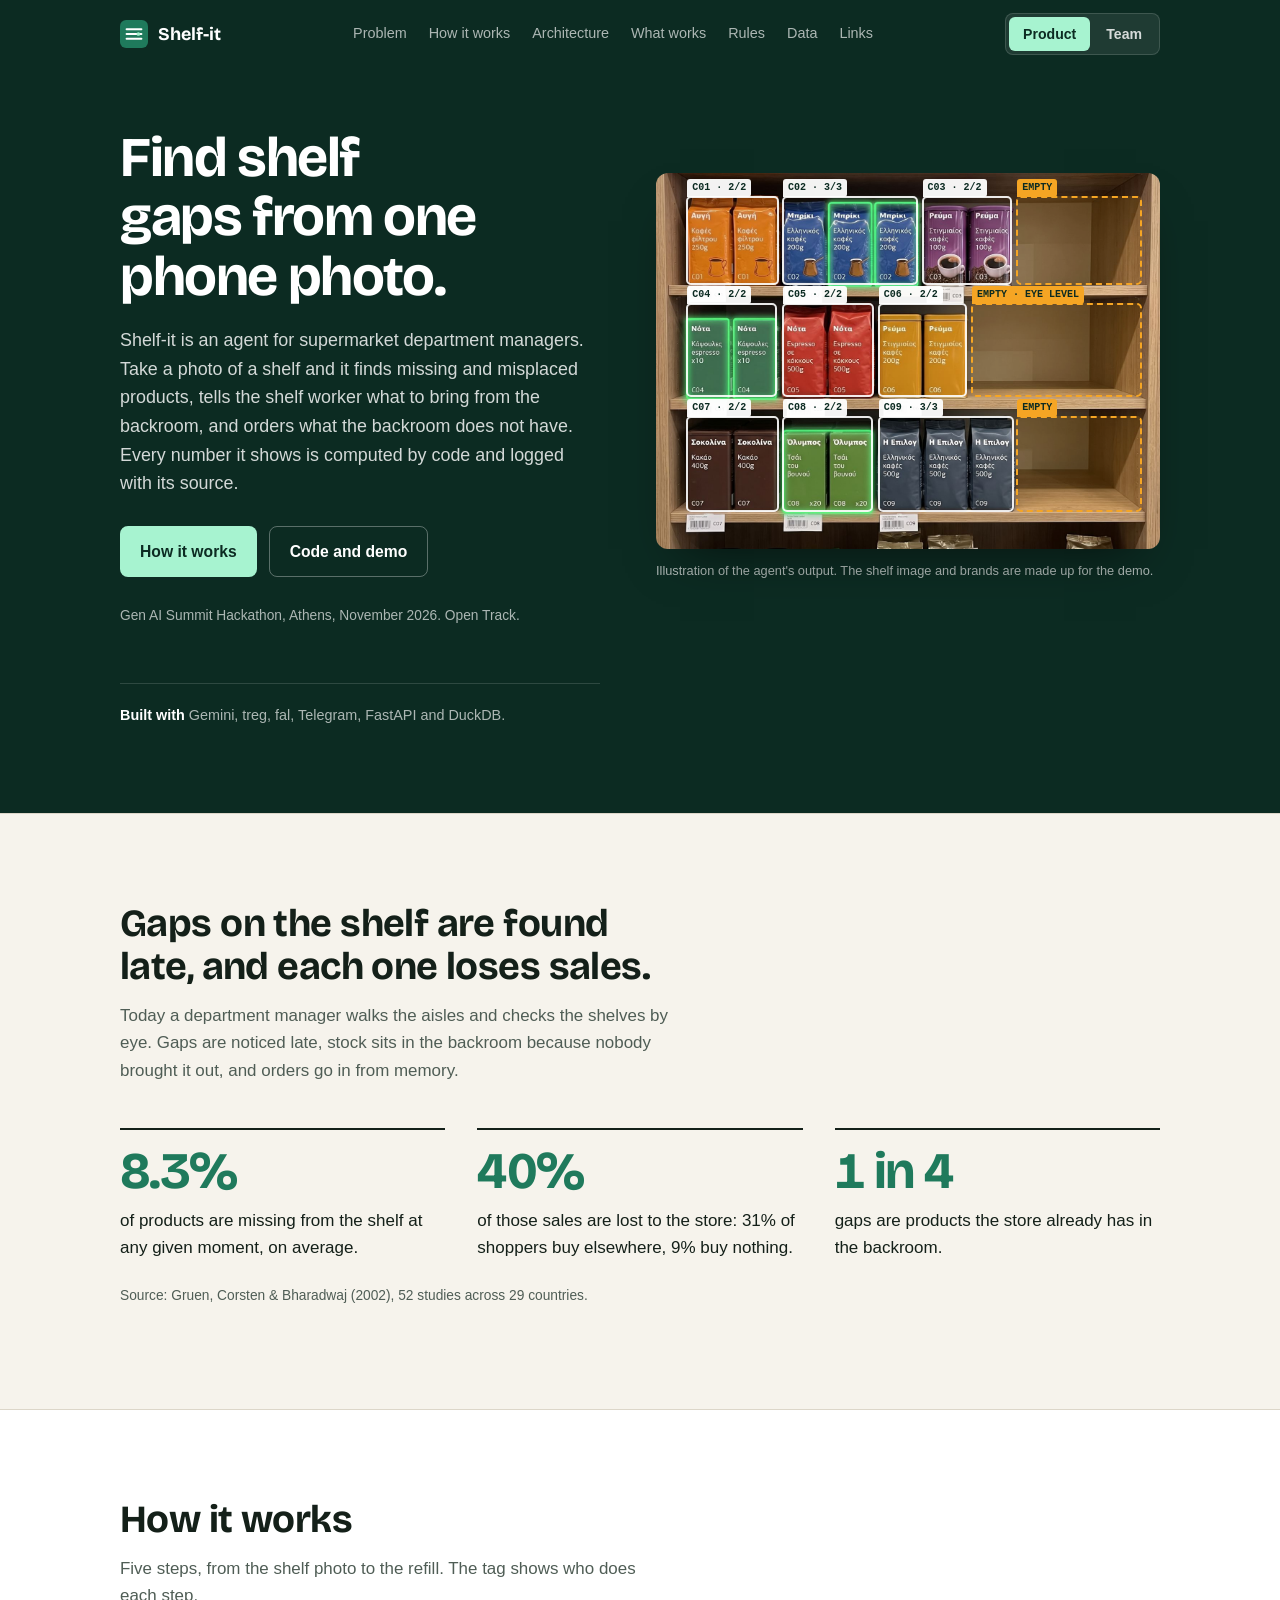
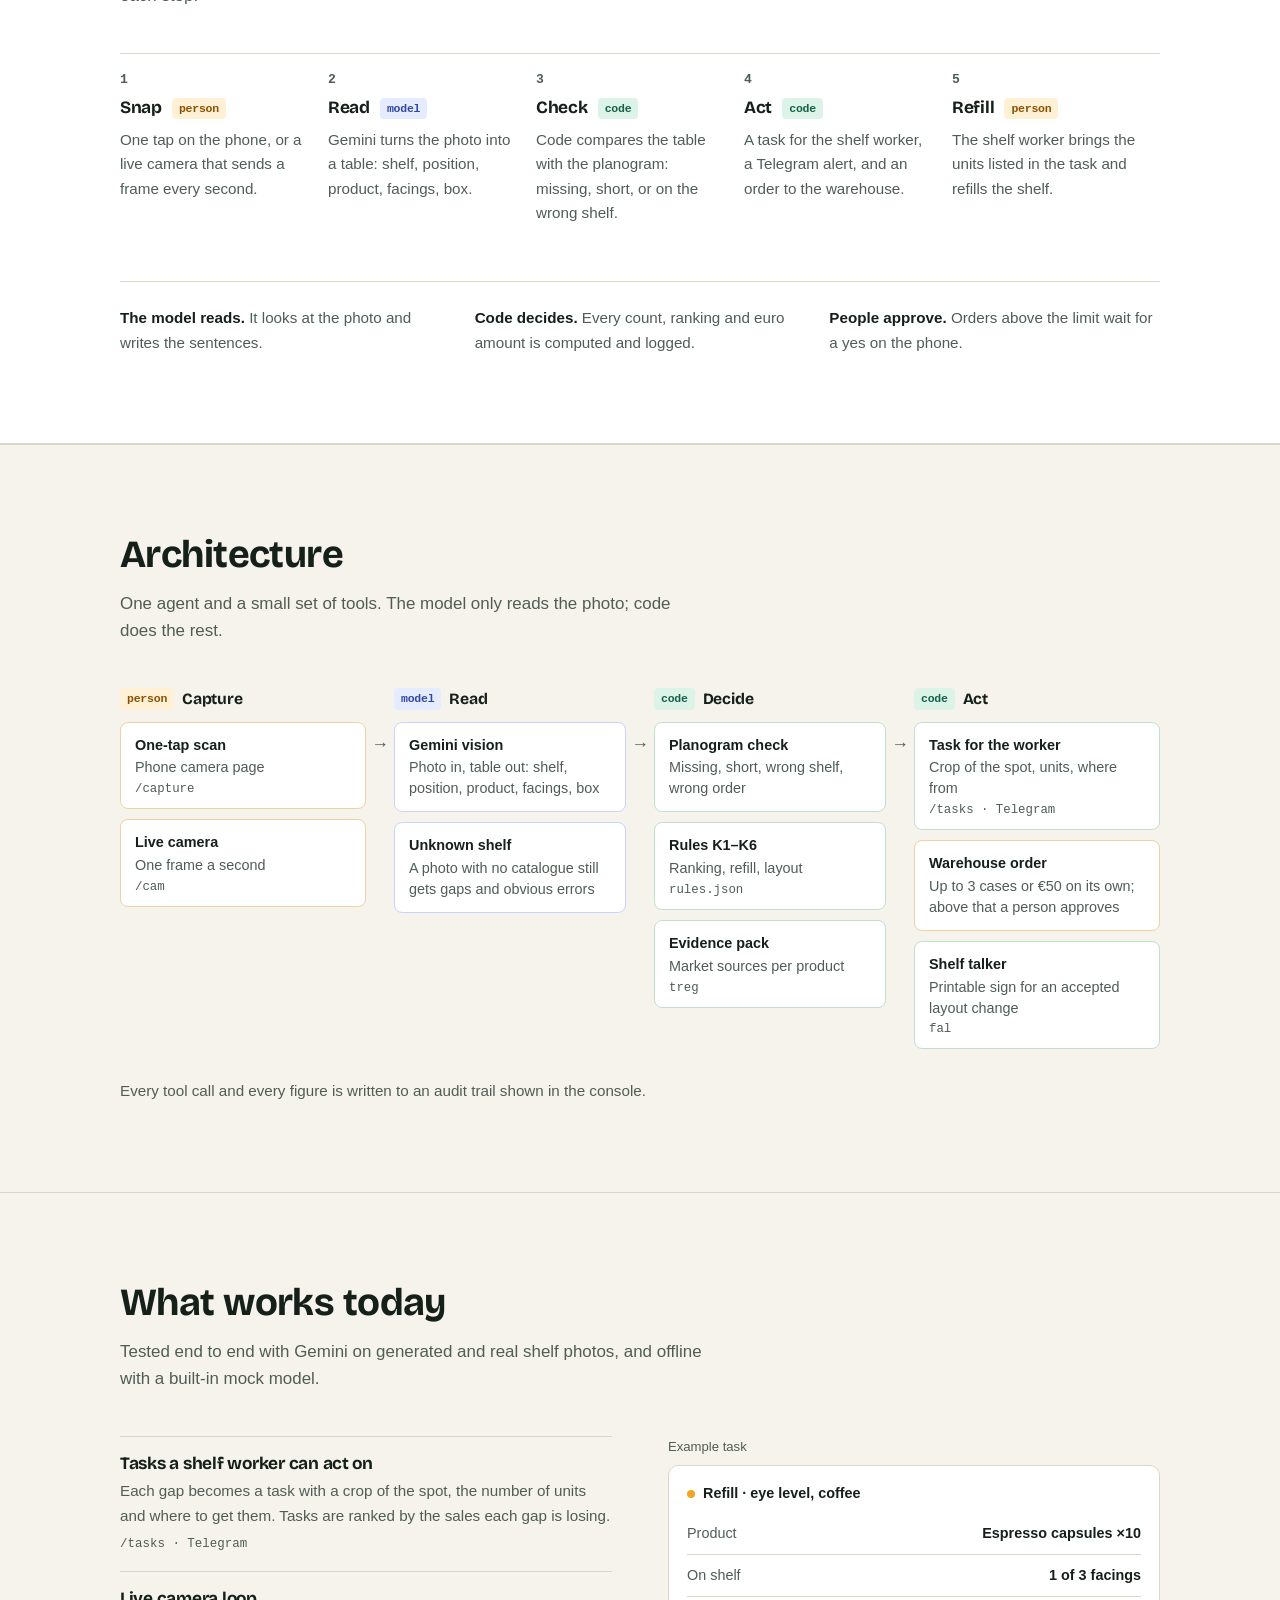
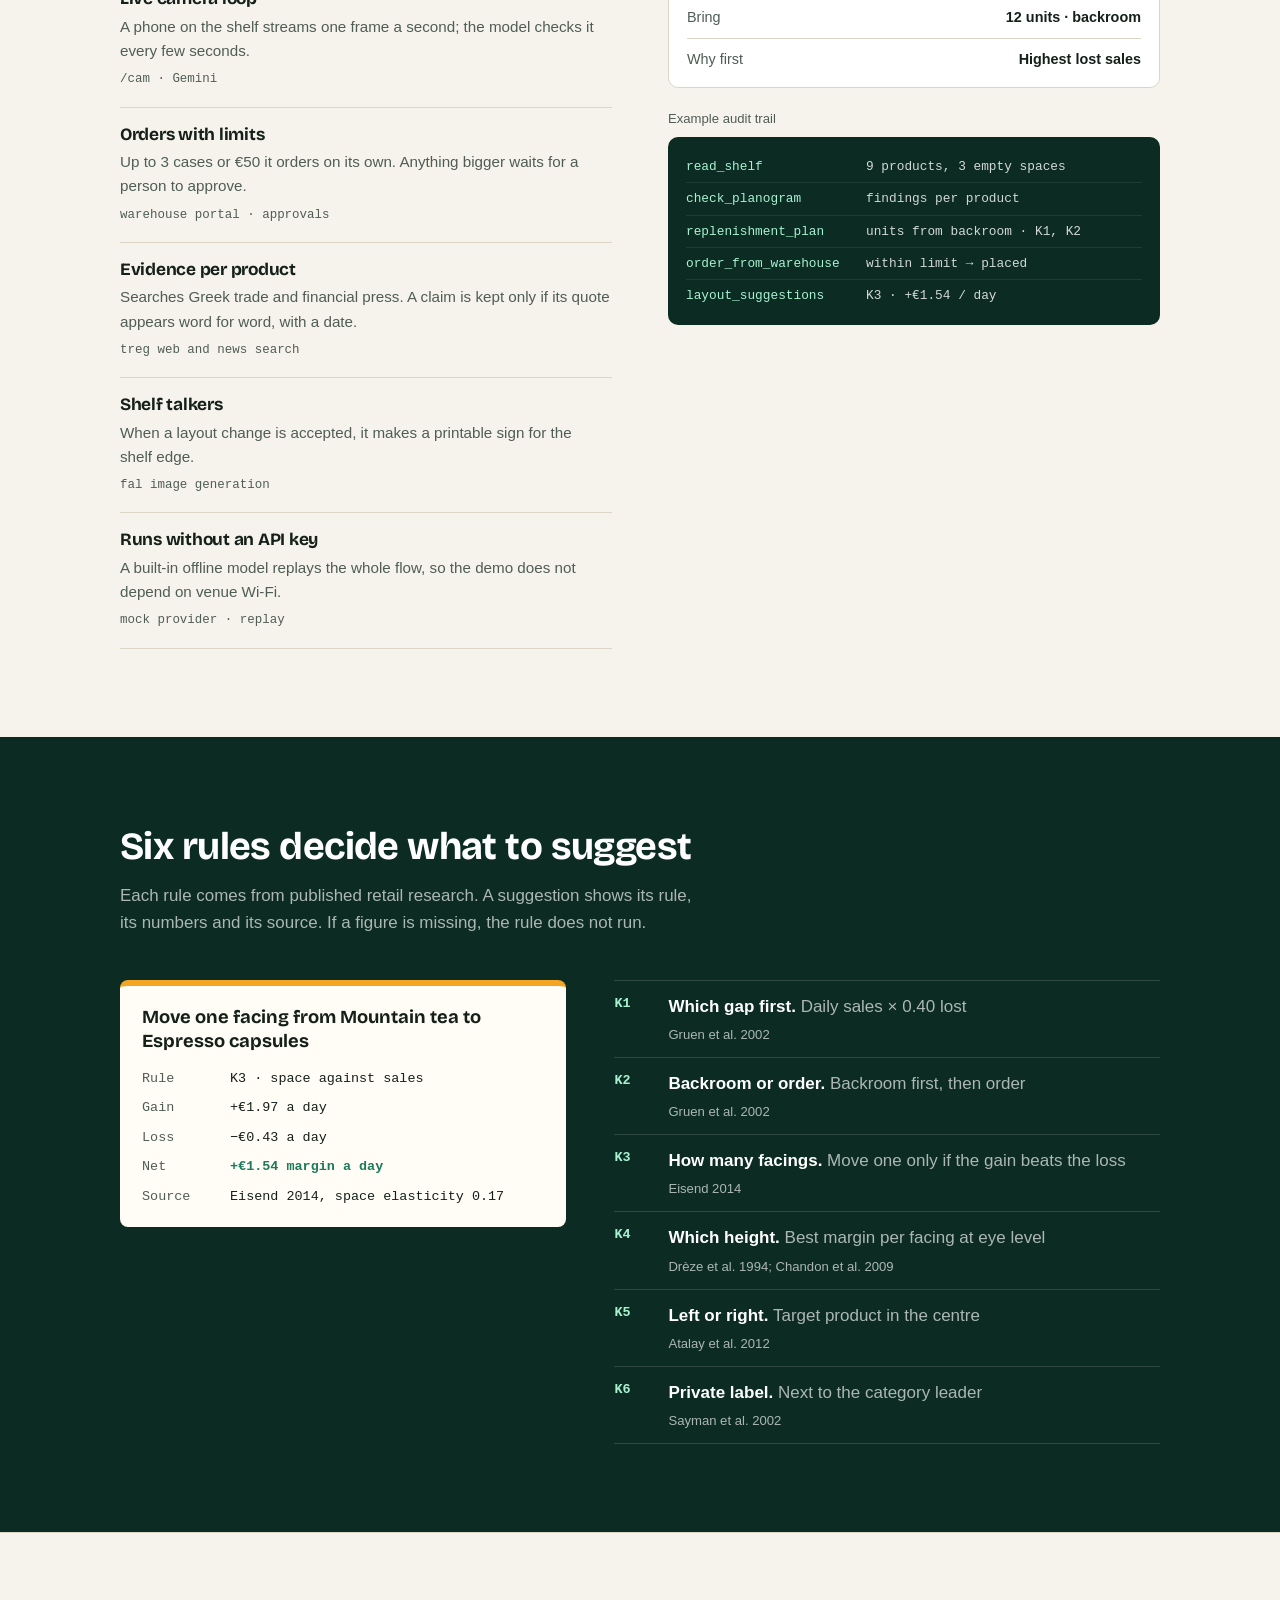
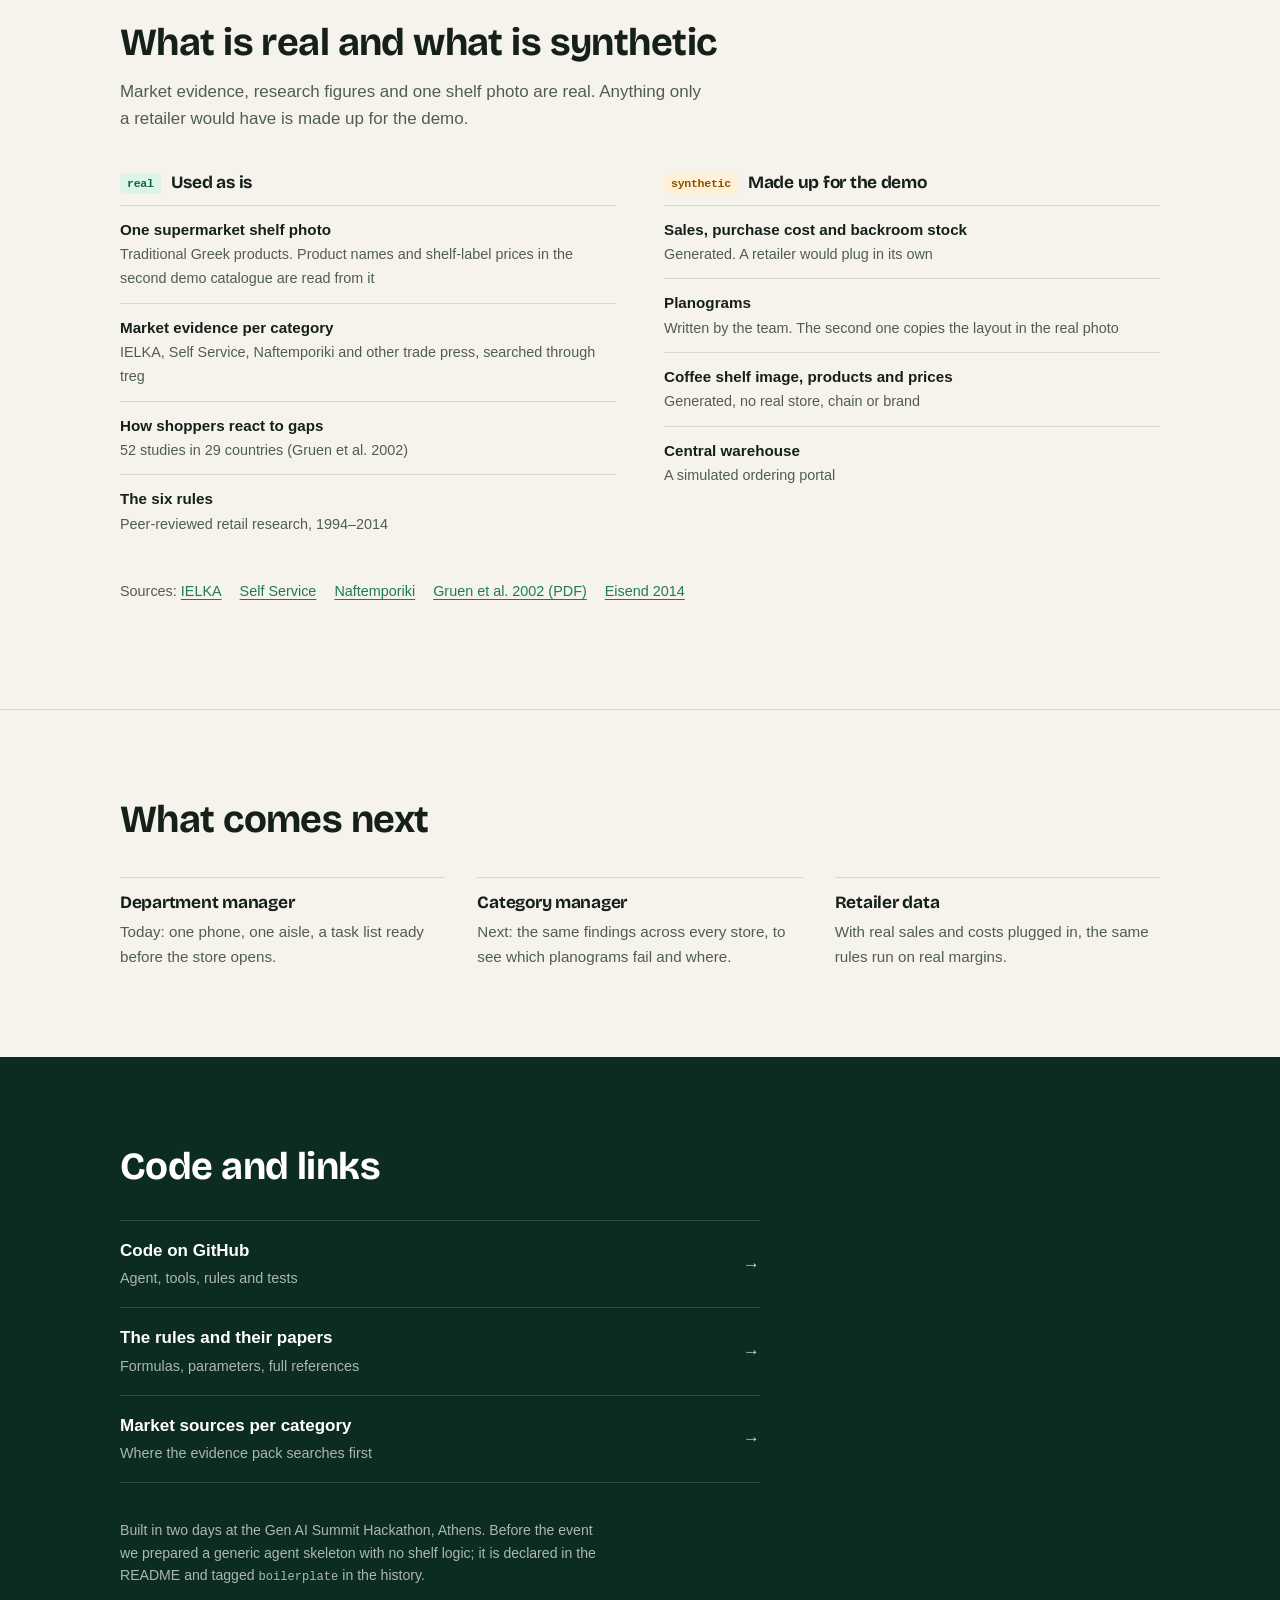
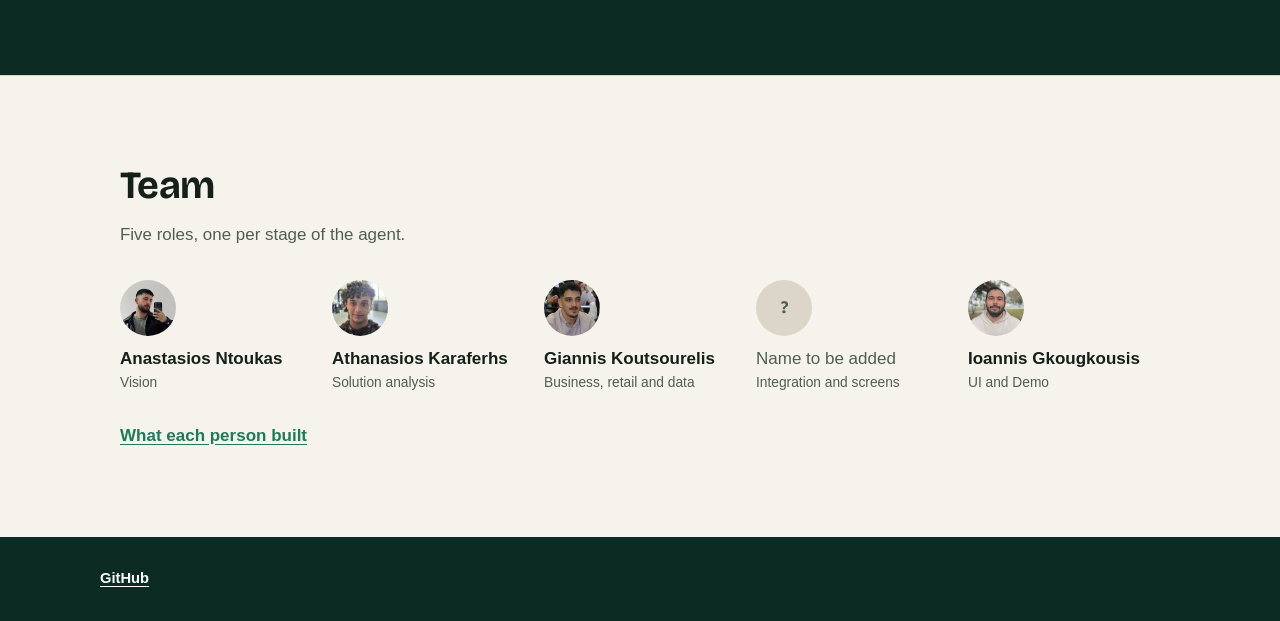
==== commit 48ef61a4: "Polish presentation website copy, animation and navigation" ====
--- a/docs/index.html
+++ b/docs/index.html
@@ -20,198 +20,224 @@
     --green: #1f7a5c;
     --mint: #a7f3d0;
     --amber: #f5a524;
-    --coral: #ff6b57;
     --paper: #f6f3ec;
     --card: #ffffff;
     --ink: #142019;
-    --soft: #5d6b63;
-    --line: #e2ddd2;
+    --soft: #4f5d55;
+    --line: #dcd6c9;
+    --on-dark: rgba(255,255,255,0.82);
+    --on-dark-soft: rgba(255,255,255,0.66);
+    --line-dark: rgba(255,255,255,0.14);
     --display: "Bricolage Grotesque", ui-sans-serif, system-ui, sans-serif;
     --sans: -apple-system, BlinkMacSystemFont, "Segoe UI", Roboto, "Helvetica Neue", sans-serif;
     --mono: ui-monospace, "SF Mono", Menlo, Consolas, monospace;
   }
   * { box-sizing: border-box; }
   [hidden] { display: none !important; }
-  html { scroll-behavior: smooth; }
+  html { scroll-behavior: smooth; scroll-padding-top: 16px; }
+  @media (prefers-reduced-motion: reduce) { html { scroll-behavior: auto; } }
   body { margin: 0; background: var(--paper); color: var(--ink); font: 17px/1.6 var(--sans); -webkit-text-size-adjust: 100%; }
   img { max-width: 100%; display: block; }
   a { color: inherit; }
-  .wrap { max-width: 1120px; margin: 0 auto; padding: 0 20px; }
-  h1, h2, h3 { font-family: var(--display); margin: 0; line-height: 1.05; letter-spacing: -0.02em; }
-  h2 { font-size: clamp(2rem, 5.2vw, 3.2rem); font-weight: 800; }
-  @media (max-width: 600px) { h2 br { display: none; } }
-  h3 { font-size: 1.2rem; font-weight: 700; letter-spacing: -0.01em; line-height: 1.25; }
-  p { margin: 0 0 14px; }
-  .eyebrow { font: 600 0.78rem/1 var(--mono); letter-spacing: 0.12em; text-transform: uppercase; color: var(--green); margin-bottom: 16px; display: block; }
-  section { padding: 96px 0; }
-  .intro { max-width: 640px; color: var(--soft); font-size: 1.1rem; margin-top: 18px; }
+  :focus-visible { outline: 2px solid var(--green); outline-offset: 3px; border-radius: 4px; }
+  .dark :focus-visible, .hero :focus-visible, nav.top :focus-visible { outline-color: var(--mint); }
+  ::selection { background: var(--mint); color: var(--night); }
+  .wrap { max-width: 1080px; margin: 0 auto; padding: 0 20px; }
+  h1, h2, h3 { font-family: var(--display); margin: 0; letter-spacing: -0.015em; text-wrap: balance; }
+  h2 { font-size: clamp(1.75rem, 3.4vw, 2.4rem); font-weight: 700; line-height: 1.12; max-width: 24ch; }
+  h3 { font-size: 1.08rem; font-weight: 700; line-height: 1.3; }
+  p { margin: 0 0 14px; text-wrap: pretty; }
+  code { font: 0.86em var(--mono); }
+  section { padding: 88px 0; }
+  section + section:not(.dark):not(.how) { border-top: 1px solid var(--line); }
+  .intro { max-width: 62ch; color: var(--soft); font-size: 1.06rem; margin-top: 14px; }
+  .dark { background: var(--night); color: #fff; }
+  .dark .intro { color: var(--on-dark-soft); }
+  .tag { display: inline-block; font: 600 0.72rem/1 var(--mono); padding: 5px 7px; border-radius: 4px; vertical-align: middle; }
+  .t-model { background: #e6ecff; color: #3346a8; }
+  .t-code { background: #dcf3e8; color: #17614a; }
+  .t-person { background: #fff0d6; color: #8a5200; }
 
   /* ---------- nav ---------- */
   nav.top { position: absolute; inset: 0 0 auto 0; z-index: 10; }
-  nav.top .wrap { display: flex; align-items: center; justify-content: space-between; height: 72px; }
-  .brand { display: flex; align-items: center; gap: 10px; font: 700 1.15rem var(--display); color: #fff; text-decoration: none; }
-  .brand svg { width: 30px; height: 30px; }
-  nav.top .links { display: flex; gap: 26px; }
-  nav.top .links a { color: rgba(255,255,255,0.75); text-decoration: none; font-size: 0.92rem; font-weight: 500; }
+  nav.top .wrap { display: flex; align-items: center; justify-content: space-between; height: 68px; gap: 16px; }
+  .brand { display: flex; align-items: center; gap: 10px; font: 700 1.12rem var(--display); color: #fff; text-decoration: none; }
+  .brand svg { width: 28px; height: 28px; }
+  nav.top .links { display: flex; gap: 22px; }
+  nav.top .links a { color: var(--on-dark-soft); text-decoration: none; font-size: 0.9rem; font-weight: 500; padding: 6px 0; }
   nav.top .links a:hover { color: #fff; }
-  @media (max-width: 760px) { nav.top .links { display: none; } }
+  @media (max-width: 1000px) { nav.top .links { gap: 14px; } nav.top .links a { font-size: 0.85rem; } }
+  @media (max-width: 820px) { nav.top .links { display: none; } }
+  .tabs { display: flex; gap: 2px; padding: 3px; border-radius: 8px; background: rgba(255,255,255,0.08); border: 1px solid var(--line-dark); }
+  .tabs a { padding: 6px 14px; border-radius: 6px; color: var(--on-dark); font-weight: 600; font-size: 0.88rem; text-decoration: none; }
+  .tabs a:hover { color: #fff; }
+  .tabs a[aria-current="page"] { background: var(--mint); color: var(--night); }
 
   /* ---------- hero ---------- */
-  .hero { background: radial-gradient(1200px 600px at 85% 10%, #1b5543 0%, transparent 60%), var(--night); color: #fff; padding: 120px 0 0; overflow: hidden; }
-  .hero .wrap { display: grid; grid-template-columns: 1.05fr 1fr; gap: 56px; align-items: center; }
-  @media (max-width: 900px) { .hero .wrap { grid-template-columns: 1fr; gap: 40px; } }
-  .hero h1 { font-size: clamp(2.7rem, 7.4vw, 5rem); font-weight: 800; letter-spacing: -0.035em; }
-  .hero h1 em { font-style: normal; color: var(--mint); }
-  .hero .sub { font-size: 1.2rem; color: rgba(255,255,255,0.78); margin: 22px 0 30px; max-width: 520px; }
+  .hero { background: var(--night); color: #fff; padding: 128px 0 72px; }
+  .hero .wrap { display: grid; grid-template-columns: 1fr 1.05fr; gap: 56px; align-items: center; }
+  @media (max-width: 900px) { .hero { padding-top: 104px; } .hero .wrap { grid-template-columns: 1fr; gap: 40px; } }
+  .hero h1 { font-size: clamp(2.3rem, 5vw, 3.5rem); font-weight: 700; line-height: 1.06; letter-spacing: -0.025em; }
+  .hero .sub { font-size: 1.12rem; color: var(--on-dark); margin: 20px 0 28px; max-width: 34em; }
   .btns { display: flex; gap: 12px; flex-wrap: wrap; }
-  .btn { display: inline-flex; align-items: center; gap: 8px; padding: 14px 22px; border-radius: 999px; font-weight: 650; text-decoration: none; font-size: 0.98rem; transition: transform .15s ease; }
-  .btn:hover { transform: translateY(-1px); }
+  .btn { display: inline-flex; align-items: center; min-height: 46px; padding: 12px 20px; border-radius: 8px; font-weight: 600; text-decoration: none; font-size: 0.98rem; }
   .btn.solid { background: var(--mint); color: var(--night); }
-  .btn.ghost { border: 1px solid rgba(255,255,255,0.28); color: #fff; }
-  .event { margin-top: 34px; font: 500 0.82rem var(--mono); color: rgba(255,255,255,0.55); letter-spacing: 0.02em; }
-
-  .stage { position: relative; padding-bottom: 64px; }
-  .phone { position: relative; border-radius: 22px; overflow: hidden; box-shadow: 0 40px 80px -30px rgba(0,0,0,0.7), 0 0 0 1px rgba(255,255,255,0.08); transform: rotate(1.2deg); }
-  .phone img { width: 100%; height: auto; }
-  .box { position: absolute; border: 2px solid rgba(255,255,255,0.9); border-radius: 6px; animation: pop .4s ease backwards; }
-  .box span { position: absolute; top: -1px; left: -1px; transform: translateY(-100%); background: rgba(255,255,255,0.95); color: var(--night); font: 700 10px/1 var(--mono); padding: 4px 5px; border-radius: 4px 4px 4px 0; white-space: nowrap; }
+  .btn.solid:hover { background: #c3f7df; }
+  .btn.ghost { border: 1px solid rgba(255,255,255,0.32); color: #fff; }
+  .btn.ghost:hover { border-color: #fff; }
+  .event { margin: 28px 0 0; font-size: 0.86rem; color: var(--on-dark-soft); }
+
+  .shot { position: relative; border-radius: 12px; overflow: hidden; box-shadow: 0 24px 48px -24px rgba(0,0,0,0.6); }
+  .shot img { width: 100%; height: auto; }
+  .box { position: absolute; border: 2px solid rgba(255,255,255,0.9); border-radius: 5px; }
+  .shot.wait .box { opacity: 0; }
+  .shot.play .box { animation: pop .35s ease-out backwards; }
+  .box span { position: absolute; top: -1px; left: -1px; transform: translateY(-100%); background: rgba(255,255,255,0.95); color: var(--night); font: 700 10px/1 var(--mono); padding: 4px 5px; border-radius: 3px 3px 3px 0; white-space: nowrap; }
   .box.gap { border: 2px dashed var(--amber); background: rgba(245,165,36,0.16); }
   .box.gap span { background: var(--amber); }
-  .scan { position: absolute; left: 0; right: 0; height: 70px; top: 100%; background: linear-gradient(180deg, transparent, rgba(167,243,208,0.35)); border-bottom: 2px solid var(--mint); animation: scan 2.6s cubic-bezier(.5,0,.5,1) .3s backwards; }
-  @keyframes scan { from { top: -70px; } to { top: 100%; } }
-  @keyframes pop { from { opacity: 0; transform: scale(1.04); } to { opacity: 1; transform: none; } }
-  .chip { position: absolute; background: #fff; color: var(--ink); border-radius: 14px; padding: 11px 14px; font-size: 0.82rem; line-height: 1.3; box-shadow: 0 16px 40px -14px rgba(0,0,0,0.55); display: flex; gap: 10px; align-items: center; animation: rise .5s ease backwards; max-width: 250px; }
-  .chip b { display: block; font-size: 0.86rem; }
-  .chip small { color: var(--soft); }
-  .chip i { flex: none; width: 30px; height: 30px; border-radius: 9px; display: grid; place-items: center; font-style: normal; }
-  .chip.c1 { left: -18px; top: 26%; animation-delay: 3.1s; }
-  .chip.c2 { right: -14px; top: 52%; animation-delay: 3.6s; }
-  .chip.c3 { left: 8%; bottom: 96px; animation-delay: 4.1s; }
-  @keyframes rise { from { opacity: 0; transform: translateY(10px); } to { opacity: 1; transform: none; } }
-  @media (max-width: 900px) { .chip.c1 { left: 6px; } .chip.c2 { right: 6px; } }
-  @media (max-width: 520px) { .chip.c3 { bottom: 130px; } .chip { font-size: 0.74rem; padding: 8px 10px; max-width: 200px; } .chip b { font-size: 0.78rem; } .chip i { width: 24px; height: 24px; } .box span { font-size: 8px; padding: 3px 4px; } }
-  .note { font: 0.72rem var(--mono); color: rgba(255,255,255,0.45); margin-top: 14px; }
-  @media (prefers-reduced-motion: reduce) { .scan { display: none; } .box, .chip { animation: none; } }
-
-  /* ---------- built-with strip ---------- */
-  .strip { background: var(--night-2); color: rgba(255,255,255,0.6); padding: 20px 0; }
-  .strip .wrap { display: flex; flex-wrap: wrap; gap: 10px 34px; align-items: center; justify-content: center; font: 600 0.95rem var(--display); }
-  .strip .wrap span:first-child { font: 500 0.72rem var(--mono); letter-spacing: 0.12em; text-transform: uppercase; color: rgba(255,255,255,0.4); }
+  @keyframes pop { from { opacity: 0; } to { opacity: 1; } }
+  @media (max-width: 520px) { .box span { font-size: 8px; padding: 3px 4px; } }
+  @media (prefers-reduced-motion: reduce) { .shot .box { animation: none; opacity: 1; } }
+  .note { font-size: 0.8rem; color: var(--on-dark-soft); margin: 12px 0 0; }
+  .built { margin-top: 56px; padding-top: 20px; border-top: 1px solid var(--line-dark); font-size: 0.9rem; color: var(--on-dark-soft); }
+  .built b { color: #fff; font-weight: 600; }
 
   /* ---------- problem ---------- */
-  .stats { display: grid; grid-template-columns: repeat(3, 1fr); gap: 20px; margin-top: 48px; }
-  @media (max-width: 780px) { .stats { grid-template-columns: 1fr; } }
-  .stat { background: var(--card); border: 1px solid var(--line); border-radius: 22px; padding: 28px; }
-  .stat .n { font: 800 clamp(3rem, 8vw, 4.4rem)/1 var(--display); letter-spacing: -0.04em; color: var(--green); }
-  .stat:nth-child(2) .n { color: var(--coral); }
-  .stat:nth-child(3) .n { color: #b7791f; }
-  .stat p { margin: 12px 0 0; color: var(--ink); }
-  .cite { font-size: 0.85rem; color: var(--soft); margin-top: 18px; }
+  .stats { display: grid; grid-template-columns: repeat(3, 1fr); gap: 32px; margin-top: 44px; }
+  @media (max-width: 780px) { .stats { grid-template-columns: 1fr; gap: 20px; } }
+  .stat { border-top: 2px solid var(--ink); padding-top: 16px; }
+  .stat .n { font: 700 clamp(2.4rem, 5vw, 3.2rem)/1 var(--display); letter-spacing: -0.03em; color: var(--green); font-variant-numeric: tabular-nums; }
+  .stat p { margin: 10px 0 0; }
+  .cite { font-size: 0.86rem; color: var(--soft); margin-top: 24px; }
 
   /* ---------- how ---------- */
   .how { background: var(--card); border-top: 1px solid var(--line); border-bottom: 1px solid var(--line); }
-  .steps { display: grid; grid-template-columns: repeat(5, 1fr); gap: 14px; margin-top: 52px; counter-reset: s; }
+  .steps { list-style: none; padding: 0; display: grid; grid-template-columns: repeat(5, 1fr); gap: 0; margin: 44px 0 0; counter-reset: s; }
   @media (max-width: 980px) { .steps { grid-template-columns: 1fr 1fr; } }
   @media (max-width: 560px) { .steps { grid-template-columns: 1fr; } }
-  .step { position: relative; padding: 24px 22px 22px; border-radius: 20px; background: var(--paper); counter-increment: s; }
-  .step::before { content: "0" counter(s); font: 700 0.8rem var(--mono); color: var(--soft); display: block; margin-bottom: 18px; }
-  .ico { width: 46px; height: 46px; border-radius: 13px; display: grid; place-items: center; margin-bottom: 16px; }
-  .ico svg { width: 24px; height: 24px; fill: none; stroke: currentColor; stroke-width: 1.8; stroke-linecap: round; stroke-linejoin: round; }
-  .step p { font-size: 0.93rem; color: var(--soft); margin: 8px 0 14px; }
-  .who { display: inline-block; font: 700 0.68rem var(--mono); letter-spacing: 0.08em; text-transform: uppercase; padding: 5px 9px; border-radius: 6px; }
-  .t-model { background: #e6ecff; color: #3346a8; }
-  .t-code { background: #dcf3e8; color: var(--green); }
-  .t-person { background: #fff0d6; color: #9a5b00; }
-  .split { display: grid; grid-template-columns: repeat(3, 1fr); gap: 14px; margin-top: 18px; }
-  @media (max-width: 780px) { .split { grid-template-columns: 1fr; } }
-  .split div { border-radius: 16px; padding: 16px 18px; font-size: 0.93rem; }
-  .split b { font-family: var(--display); font-size: 1.05rem; display: block; margin-bottom: 2px; }
-
-  /* ---------- features ---------- */
-  .features { display: grid; grid-template-columns: repeat(3, 1fr); gap: 16px; margin-top: 48px; }
-  @media (max-width: 900px) { .features { grid-template-columns: 1fr 1fr; } }
-  @media (max-width: 600px) { .features { grid-template-columns: 1fr; } }
-  .feat { background: var(--card); border: 1px solid var(--line); border-radius: 22px; padding: 26px; }
-  .feat.big { grid-column: span 2; background: var(--night); color: #fff; border: 0; display: grid; grid-template-columns: 1fr 1fr; gap: 24px; align-items: center; }
-  @media (max-width: 900px) { .feat.big { grid-column: auto; grid-template-columns: 1fr; } }
-  .feat.big p { color: rgba(255,255,255,0.72); }
-  .feat .ico { background: #dcf3e8; color: var(--green); }
-  .feat.big .ico { background: rgba(167,243,208,0.14); color: var(--mint); }
-  .feat p { color: var(--soft); font-size: 0.95rem; margin: 8px 0 0; }
-  .feat .tool { display: inline-block; margin-top: 14px; font: 600 0.75rem var(--mono); color: var(--soft); }
-  .feat.big .tool { color: var(--mint); }
-  .task { background: #fff; color: var(--ink); border-radius: 16px; padding: 16px; font-size: 0.86rem; box-shadow: 0 20px 40px -20px rgba(0,0,0,0.6); }
+  .step { padding: 18px 20px 20px 0; border-top: 1px solid var(--line); counter-increment: s; }
+  .step::before { content: counter(s); font: 600 0.82rem var(--mono); color: var(--soft); display: block; margin-bottom: 10px; }
+  .step h3 { display: flex; align-items: center; gap: 10px; flex-wrap: wrap; }
+  .step p { font-size: 0.95rem; color: var(--soft); margin: 8px 0 0; }
+  .split { display: grid; grid-template-columns: repeat(3, 1fr); gap: 24px; margin-top: 36px; padding-top: 24px; border-top: 1px solid var(--line); }
+  @media (max-width: 780px) { .split { grid-template-columns: 1fr; gap: 12px; } }
+  .split p { margin: 0; font-size: 0.95rem; color: var(--soft); }
+  .split b { color: var(--ink); }
+
+  /* ---------- architecture ---------- */
+  .arch { margin-top: 44px; display: grid; grid-template-columns: repeat(4, 1fr); gap: 0; }
+  .lane { padding: 0 14px; position: relative; }
+  .lane:first-child { padding-left: 0; }
+  .lane:last-child { padding-right: 0; }
+  .lane:not(:last-child)::after { content: "→"; position: absolute; right: -9px; top: 46px; font: 600 1.1rem var(--sans); color: var(--soft); }
+  .lane h3 { margin: 0 0 12px; font-size: 0.98rem; display: flex; gap: 8px; align-items: center; }
+  .node { background: var(--card); border: 1px solid var(--line); border-radius: 8px; padding: 12px 14px; margin-bottom: 10px; font-size: 0.9rem; line-height: 1.45; color: var(--soft); }
+  .node b { display: block; color: var(--ink); font-weight: 600; margin-bottom: 2px; }
+  .node code { display: block; margin-top: 4px; color: var(--soft); }
+  .node.m { border-color: #c9d3ff; }
+  .node.c { border-color: #bfe0cf; }
+  .node.p { border-color: #ecd3a4; }
+  .after-arch { margin: 20px 0 0; max-width: 70ch; color: var(--soft); font-size: 0.95rem; }
+  @media (max-width: 900px) {
+    .arch { grid-template-columns: 1fr; gap: 24px; }
+    .lane { padding: 0; }
+    .lane:not(:last-child)::after { content: none; }
+  }
+
+  /* ---------- what works ---------- */
+  .works { display: grid; grid-template-columns: 1fr 1fr; gap: 56px; margin-top: 44px; align-items: start; }
+  @media (max-width: 900px) { .works { grid-template-columns: 1fr; gap: 40px; } }
+  .feat-list { list-style: none; margin: 0; padding: 0; }
+  .feat-list li { padding: 16px 0; border-top: 1px solid var(--line); }
+  .feat-list li:last-child { border-bottom: 1px solid var(--line); }
+  .feat-list p { margin: 4px 0 0; color: var(--soft); font-size: 0.95rem; }
+  .feat-list code { display: inline-block; margin-top: 6px; color: var(--soft); font-size: 0.78rem; }
+  .examples { display: grid; gap: 20px; }
+  .ex-cap { font-size: 0.82rem; color: var(--soft); margin: 0 0 8px; }
+  .task { background: var(--card); border: 1px solid var(--line); border-radius: 10px; padding: 16px 18px; font-size: 0.9rem; }
   .task .row { display: flex; justify-content: space-between; gap: 10px; padding: 9px 0; border-bottom: 1px solid var(--line); }
   .task .row:last-child { border: 0; padding-bottom: 0; }
   .task .k { color: var(--soft); }
-  .task .v { font-weight: 650; text-align: right; }
-  .task .hd { display: flex; align-items: center; gap: 8px; font: 700 0.95rem var(--display); padding-bottom: 8px; }
-  .dot { width: 8px; height: 8px; border-radius: 50%; background: var(--amber); }
-
-  .log { background: #06170f; border-radius: 14px; padding: 16px; font: 0.78rem/1.5 var(--mono); color: rgba(255,255,255,0.75); box-shadow: inset 0 0 0 1px rgba(167,243,208,0.15); }
-  .log div { padding: 6px 0; border-bottom: 1px dashed rgba(255,255,255,0.08); display: grid; grid-template-columns: 150px 1fr; gap: 10px; }
+  .task .v { font-weight: 600; text-align: right; }
+  .task .hd { display: flex; align-items: center; gap: 8px; font-weight: 700; padding-bottom: 8px; }
+  .dot { width: 8px; height: 8px; border-radius: 50%; background: var(--amber); flex: none; }
+  .log { background: var(--night); border-radius: 10px; padding: 14px 18px; font: 0.8rem/1.5 var(--mono); color: var(--on-dark); }
+  .log div { padding: 6px 0; border-bottom: 1px solid rgba(255,255,255,0.08); display: grid; grid-template-columns: 170px 1fr; gap: 10px; }
   .log div:last-child { border: 0; }
   .log span { color: var(--mint); }
-  @media (max-width: 420px) { .log div { grid-template-columns: 1fr; gap: 0; } }
-  /* ---------- proof ---------- */
-  .proof { background: var(--night); color: #fff; }
-  .proof .intro { color: rgba(255,255,255,0.7); }
-  .proof .eyebrow { color: var(--mint); }
-  .proof-grid { display: grid; grid-template-columns: 1fr 1.1fr; gap: 40px; margin-top: 48px; align-items: start; }
-  @media (max-width: 900px) { .proof-grid { grid-template-columns: 1fr; } }
-  .label { background: #fffdf6; color: var(--ink); border-radius: 6px; padding: 22px 22px 18px; transform: rotate(-1.2deg); box-shadow: 0 30px 60px -25px rgba(0,0,0,0.8); border-top: 10px solid var(--amber); font-family: var(--mono); font-size: 0.86rem; }
-  .label .what { font: 700 1.25rem/1.25 var(--display); margin-bottom: 16px; }
-  .label dl { margin: 0; display: grid; grid-template-columns: 78px 1fr; gap: 9px 10px; }
-  .label dt { color: var(--soft); text-transform: uppercase; font-size: 0.72rem; letter-spacing: 0.08em; padding-top: 2px; }
+  @media (max-width: 460px) { .log div { grid-template-columns: 1fr; gap: 0; } }
+
+  /* ---------- rules ---------- */
+  .rules-grid { display: grid; grid-template-columns: 0.9fr 1.1fr; gap: 48px; margin-top: 44px; align-items: start; }
+  @media (max-width: 900px) { .rules-grid { grid-template-columns: 1fr; gap: 32px; } }
+  .label { background: #fffdf6; color: var(--ink); border-radius: 8px; padding: 20px 22px; border-top: 6px solid var(--amber); font-size: 0.9rem; }
+  .label .what { font: 700 1.15rem/1.3 var(--display); margin-bottom: 14px; }
+  .label dl { margin: 0; display: grid; grid-template-columns: 76px 1fr; gap: 8px 12px; font-family: var(--mono); font-size: 0.84rem; }
+  .label dt { color: var(--soft); }
   .label dd { margin: 0; }
   .label .plus { color: var(--green); font-weight: 700; }
-  .barcode { margin-top: 18px; height: 34px; background: repeating-linear-gradient(90deg, #142019 0 2px, transparent 2px 4px, #142019 4px 5px, transparent 5px 8px, #142019 8px 11px, transparent 11px 12px); opacity: 0.85; }
-  .rules { display: grid; grid-template-columns: 1fr 1fr; gap: 10px; }
-  @media (max-width: 560px) { .rules { grid-template-columns: 1fr; } }
-  .rule { border: 1px solid rgba(255,255,255,0.12); border-radius: 16px; padding: 16px 18px; }
-  .rule .k { font: 700 0.75rem var(--mono); color: var(--mint); }
-  .rule h3 { font-size: 1.02rem; margin: 6px 0 4px; }
-  .rule p { font-size: 0.86rem; color: rgba(255,255,255,0.68); margin: 0; }
-  .rule small { display: block; margin-top: 8px; font-size: 0.76rem; color: rgba(255,255,255,0.45); }
+  .rules { margin: 0; padding: 0; list-style: none; }
+  .rules li { display: grid; grid-template-columns: 40px 1fr; gap: 4px 14px; padding: 12px 0; border-top: 1px solid var(--line-dark); }
+  .rules li:last-child { border-bottom: 1px solid var(--line-dark); }
+  .rules .k { font: 600 0.84rem/1.6 var(--mono); color: var(--mint); grid-row: span 2; }
+  .rules b { font-weight: 600; }
+  .rules b + span { color: var(--on-dark-soft); }
+  .rules small { grid-column: 2; font-size: 0.82rem; color: var(--on-dark-soft); }
 
   /* ---------- data ---------- */
-  .data-grid { display: grid; grid-template-columns: 1fr 1fr; gap: 18px; margin-top: 48px; }
-  @media (max-width: 780px) { .data-grid { grid-template-columns: 1fr; } }
-  .data-col { background: var(--card); border: 1px solid var(--line); border-radius: 22px; padding: 26px; }
-  .data-col h3 { display: flex; align-items: center; gap: 10px; margin-bottom: 14px; }
-  .pill { font: 700 0.68rem var(--mono); letter-spacing: 0.08em; text-transform: uppercase; padding: 5px 9px; border-radius: 6px; }
+  .data-grid { display: grid; grid-template-columns: 1fr 1fr; gap: 48px; margin-top: 40px; }
+  @media (max-width: 780px) { .data-grid { grid-template-columns: 1fr; gap: 32px; } }
+  .data-col h3 { display: flex; align-items: center; gap: 10px; margin-bottom: 10px; }
   .data-col ul { list-style: none; margin: 0; padding: 0; }
-  .data-col li { padding: 12px 0; border-top: 1px solid var(--line); font-size: 0.94rem; }
-  .data-col li b { display: block; }
-  .data-col li span { color: var(--soft); font-size: 0.88rem; }
-  .sources { margin-top: 18px; display: flex; flex-wrap: wrap; gap: 8px; }
-  .sources a { text-decoration: none; font-size: 0.85rem; padding: 7px 12px; border-radius: 999px; border: 1px solid var(--line); background: var(--card); }
-  .sources a:hover { border-color: var(--green); color: var(--green); }
+  .data-col li { padding: 12px 0; border-top: 1px solid var(--line); font-size: 0.95rem; }
+  .data-col li b { display: block; font-weight: 600; }
+  .data-col li span { color: var(--soft); font-size: 0.9rem; }
+  .sources { margin-top: 28px; font-size: 0.9rem; color: var(--soft); }
+  .sources a { color: var(--green); text-underline-offset: 3px; margin-right: 14px; display: inline-block; padding: 4px 0; }
 
   /* ---------- next ---------- */
-  .next { display: grid; grid-template-columns: repeat(3, 1fr); gap: 16px; margin-top: 44px; }
-  @media (max-width: 780px) { .next { grid-template-columns: 1fr; } }
-  .next div { border-left: 3px solid var(--green); padding: 4px 0 4px 18px; }
-  .next div:nth-child(2) { border-color: var(--amber); }
-  .next div:nth-child(3) { border-color: var(--coral); }
-  .next p { color: var(--soft); font-size: 0.95rem; margin-top: 8px; }
-
-  /* ---------- links (linktree) ---------- */
-  .links-sec { background: var(--night); color: #fff; text-align: center; }
-  .links-sec h2 { color: #fff; }
-  .tree { max-width: 520px; margin: 40px auto 0; display: grid; gap: 12px; }
-  .tree a { display: flex; align-items: center; justify-content: space-between; gap: 12px; padding: 18px 22px; border-radius: 16px; background: rgba(255,255,255,0.06); border: 1px solid rgba(255,255,255,0.12); text-decoration: none; text-align: left; transition: background .15s ease; }
-  .tree a:hover { background: rgba(167,243,208,0.12); border-color: var(--mint); }
-  .tree a b { display: block; font-family: var(--display); font-size: 1.08rem; }
-  .tree a small { color: rgba(255,255,255,0.55); }
-  .tree a .arr { color: var(--mint); font-size: 1.3rem; }
-  .fine { max-width: 640px; margin: 44px auto 0; font-size: 0.84rem; color: rgba(255,255,255,0.5); }
-  footer { background: var(--night); color: rgba(255,255,255,0.4); text-align: center; padding: 0 20px 40px; font: 0.78rem var(--mono); }
+  .next { display: grid; grid-template-columns: repeat(3, 1fr); gap: 32px; margin-top: 36px; }
+  @media (max-width: 780px) { .next { grid-template-columns: 1fr; gap: 20px; } }
+  .next > div { border-top: 1px solid var(--line); padding-top: 14px; }
+  .next p { color: var(--soft); font-size: 0.95rem; margin: 6px 0 0; }
+
+  /* ---------- team strip ---------- */
+  .team-strip { display: grid; grid-template-columns: repeat(5, 1fr); gap: 20px; margin-top: 32px; }
+  @media (max-width: 900px) { .team-strip { grid-template-columns: repeat(3, 1fr); } }
+  @media (max-width: 560px) { .team-strip { grid-template-columns: 1fr 1fr; } }
+  .team-strip > div { display: flex; flex-direction: column; gap: 2px; }
+  .avatar { width: 56px; height: 56px; border-radius: 50%; display: grid; place-items: center; font: 700 1.1rem var(--display); color: var(--night); background: var(--mint); margin-bottom: 10px; overflow: hidden; }
+  .avatar img { width: 100%; height: 100%; object-fit: cover; }
+  .team-strip b { font-weight: 600; line-height: 1.3; }
+  .team-strip small { font-size: 0.86rem; color: var(--soft); }
+  .team-strip .tbd b { color: var(--soft); font-weight: 500; }
+  .team-strip .tbd .avatar { background: var(--line); color: var(--soft); }
+  .team-more { display: inline-block; margin-top: 28px; font-weight: 600; color: var(--green); text-underline-offset: 3px; }
+
+  /* ---------- links ---------- */
+  .tree { max-width: 640px; margin-top: 32px; }
+  .tree a { display: flex; align-items: center; justify-content: space-between; gap: 12px; padding: 16px 0; border-top: 1px solid var(--line-dark); text-decoration: none; }
+  .tree a:last-child { border-bottom: 1px solid var(--line-dark); }
+  .tree a:hover b { text-decoration: underline; text-underline-offset: 3px; }
+  .tree a b { display: block; font-weight: 600; }
+  .tree a small { color: var(--on-dark-soft); font-size: 0.9rem; }
+  .tree a .arr { color: var(--mint); }
+  .fine { max-width: 62ch; margin: 36px 0 0; font-size: 0.88rem; color: var(--on-dark-soft); }
+
+  /* ---------- demo video ---------- */
+  .demo { background: var(--night-2); color: #fff; padding: 72px 0; }
+  .video { position: relative; aspect-ratio: 16 / 9; margin-top: 28px; border-radius: 12px; overflow: hidden; background: #000; }
+  .video iframe, .video video { position: absolute; inset: 0; width: 100%; height: 100%; border: 0; }
+
+  footer { background: var(--night); padding: 22px 20px; font-size: 0.92rem; }
+  footer .wrap { padding: 0; }
+  footer a { color: #fff; font-weight: 600; text-underline-offset: 3px; display: inline-block; padding: 8px 0; }
+  footer :focus-visible { outline-color: var(--mint); }
 </style>
 </head>
 <body>
 
-<nav class="top">
+<nav class="top" aria-label="Main">
   <div class="wrap">
     <a class="brand" href="#top">
       <svg viewBox="0 0 32 32" aria-hidden="true"><rect width="32" height="32" rx="7" fill="#1F7A5C"/><path d="M7.5 10.5h17M7.5 16h17M7.5 21.5h17" stroke="#fff" stroke-width="2.2" stroke-linecap="round"/><circle cx="21" cy="16" r="2.1" fill="#A7F3D0"/></svg>
@@ -220,69 +246,75 @@
     <div class="links">
       <a href="#problem">Problem</a>
       <a href="#how">How it works</a>
-      <a href="#inside">Features</a>
+      <a href="#arch">Architecture</a>
+      <a href="#inside">What works</a>
+      <a href="#proof">Rules</a>
       <a href="#data">Data</a>
       <a href="#links">Links</a>
     </div>
+    <div class="tabs" role="navigation" aria-label="Pages">
+      <a href="index.html" aria-current="page">Product</a>
+      <a href="#team">Team</a>
+    </div>
   </div>
 </nav>
 
 <header class="hero" id="top">
   <div class="wrap">
     <div>
-      <h1>The shelf checks <em>itself.</em></h1>
-      <p class="sub">Point a phone at a supermarket shelf. Shelf-it finds the gaps, tells the shelf worker what to
-        bring from the backroom, and orders what the store has run out of. Every number comes with its source.</p>
+      <h1>Find shelf gaps from one phone photo.</h1>
+      <p class="sub">Shelf-it is an agent for supermarket department managers. Take a photo of a shelf and it finds
+        missing and misplaced products, tells the shelf worker what to bring from the backroom, and orders what the
+        backroom does not have. Every number it shows is computed by code and logged with its source.</p>
       <div class="btns">
-        <a class="btn solid" href="#how">See how it works</a>
-        <a class="btn ghost" href="#links">Demo &amp; code →</a>
-      </div>
-      <p class="event">Gen AI Summit Hackathon · Athens · Nov 2026 · Open Track</p>
-    </div>
-
-    <div class="stage">
-      <div class="phone">
+        <a class="btn solid" href="#how">How it works</a>
+        <a class="btn ghost" href="#links">Code and demo</a>
+      </div>
+      <p class="event">Gen AI Summit Hackathon, Athens, November 2026. Open Track.</p>
+    </div>
+
+    <figure style="margin:0">
+      <div class="shot">
         <img src="shelf.jpg" width="1400" height="1045" alt="A coffee shelf with three rows of products. The agent draws a box around each product and marks the empty space on each row.">
-        <div class="scan" aria-hidden="true"></div>
         <!-- boxes: % of the photo -->
-        <div class="box" style="left:6%;top:6%;width:18.5%;height:23.8%;animation-delay:.7s"><span>C01 · 2/2</span></div>
-        <div class="box" style="left:25%;top:6%;width:27%;height:23.8%;animation-delay:.8s"><span>C02 · 3/3</span></div>
-        <div class="box" style="left:52.7%;top:6%;width:18%;height:23.8%;animation-delay:.9s"><span>C03 · 2/2</span></div>
-        <div class="box gap" style="left:71.5%;top:6%;width:25%;height:23.8%;animation-delay:2.3s"><span>EMPTY</span></div>
-        <div class="box" style="left:6%;top:34.5%;width:18%;height:25%;animation-delay:1.3s"><span>C04 · 2/2</span></div>
-        <div class="box" style="left:25%;top:34.5%;width:18.3%;height:25%;animation-delay:1.4s"><span>C05 · 2/2</span></div>
-        <div class="box" style="left:44%;top:34.5%;width:17.8%;height:25%;animation-delay:1.5s"><span>C06 · 2/2</span></div>
-        <div class="box gap" style="left:62.5%;top:34.5%;width:34%;height:25%;animation-delay:2.5s"><span>EMPTY · EYE LEVEL</span></div>
-        <div class="box" style="left:6%;top:64.6%;width:18.5%;height:25.5%;animation-delay:1.9s"><span>C07 · 2/2</span></div>
-        <div class="box" style="left:25%;top:64.6%;width:18%;height:25.5%;animation-delay:2.0s"><span>C08 · 2/2</span></div>
-        <div class="box" style="left:44%;top:64.6%;width:27%;height:25.5%;animation-delay:2.1s"><span>C09 · 3/3</span></div>
-        <div class="box gap" style="left:71.5%;top:64.6%;width:25%;height:25.5%;animation-delay:2.7s"><span>EMPTY</span></div>
-      </div>
-      <div class="chip c1"><i style="background:#fff0d6;color:#9a5b00">!</i><div><b>Gap at eye level</b><small>Lost sales ranked first</small></div></div>
-      <div class="chip c2"><i style="background:#dcf3e8;color:#1f7a5c">↗</i><div><b>Bring 12 units</b><small>From the backroom, task sent</small></div></div>
-      <div class="chip c3"><i style="background:#e6ecff;color:#3346a8">✓</i><div><b>Order 2 cases</b><small>Within limit, placed</small></div></div>
-      <p class="note">Illustration. Shelf image and brands are made up for the demo.</p>
-    </div>
+        <div class="box" style="left:6%;top:6%;width:18.5%;height:23.8%;animation-delay:.2s"><span>C01 · 2/2</span></div>
+        <div class="box" style="left:25%;top:6%;width:27%;height:23.8%;animation-delay:.25s"><span>C02 · 3/3</span></div>
+        <div class="box" style="left:52.7%;top:6%;width:18%;height:23.8%;animation-delay:.3s"><span>C03 · 2/2</span></div>
+        <div class="box gap" style="left:71.5%;top:6%;width:25%;height:23.8%;animation-delay:.8s"><span>EMPTY</span></div>
+        <div class="box" style="left:6%;top:34.5%;width:18%;height:25%;animation-delay:.35s"><span>C04 · 2/2</span></div>
+        <div class="box" style="left:25%;top:34.5%;width:18.3%;height:25%;animation-delay:.4s"><span>C05 · 2/2</span></div>
+        <div class="box" style="left:44%;top:34.5%;width:17.8%;height:25%;animation-delay:.45s"><span>C06 · 2/2</span></div>
+        <div class="box gap" style="left:62.5%;top:34.5%;width:34%;height:25%;animation-delay:.9s"><span>EMPTY · EYE LEVEL</span></div>
+        <div class="box" style="left:6%;top:64.6%;width:18.5%;height:25.5%;animation-delay:.5s"><span>C07 · 2/2</span></div>
+        <div class="box" style="left:25%;top:64.6%;width:18%;height:25.5%;animation-delay:.55s"><span>C08 · 2/2</span></div>
+        <div class="box" style="left:44%;top:64.6%;width:27%;height:25.5%;animation-delay:.6s"><span>C09 · 3/3</span></div>
+        <div class="box gap" style="left:71.5%;top:64.6%;width:25%;height:25.5%;animation-delay:1s"><span>EMPTY</span></div>
+      </div>
+      <figcaption class="note">Illustration of the agent's output. The shelf image and brands are made up for the demo.</figcaption>
+    </figure>
+  </div>
+  <div class="wrap">
+    <p class="built"><b>Built with</b> Gemini, treg, fal, Telegram, FastAPI and DuckDB.</p>
   </div>
 </header>
 
-<div class="strip">
-  <div class="wrap">
-    <span>Built with</span>
-    <span>Gemini</span><span>treg</span><span>fal</span><span>Telegram</span><span>FastAPI</span><span>DuckDB</span>
-  </div>
-</div>
+<!-- Filled from PAGE.video in the script at the end of this file. Stays hidden while it is empty. -->
+<section class="demo" id="demo" hidden>
+  <div class="wrap">
+    <h2>Demo</h2>
+    <div class="video" id="video"></div>
+  </div>
+</section>
 
 <section id="problem">
   <div class="wrap">
-    <span class="eyebrow">The problem</span>
-    <h2>Empty shelves cost more <br>than anyone sees.</h2>
-    <p class="intro">Every morning a department manager walks the aisles and checks the shelves by eye. Gaps are
-      found late, the backroom has stock nobody brought out, and orders go in from memory.</p>
+    <h2>Gaps on the shelf are found late, and each one loses sales.</h2>
+    <p class="intro">Today a department manager walks the aisles and checks the shelves by eye. Gaps are noticed late,
+      stock sits in the backroom because nobody brought it out, and orders go in from memory.</p>
     <div class="stats">
-      <div class="stat"><div class="n">8.3%</div><p>of products are missing from the shelf at any given moment: the average of 40 studies worldwide.</p></div>
-      <div class="stat"><div class="n">40%+</div><p>of those sales are lost to the store: 31% of shoppers buy elsewhere, 9% buy nothing. Our conservative count; the study puts it at 55%.</p></div>
-      <div class="stat"><div class="n">1 in 4</div><p>gaps are products the store already has, sitting in the backroom.</p></div>
+      <div class="stat"><div class="n">8.3%</div><p>of products are missing from the shelf at any given moment, on average.</p></div>
+      <div class="stat"><div class="n">40%</div><p>of those sales are lost to the store: 31% of shoppers buy elsewhere, 9% buy nothing.</p></div>
+      <div class="stat"><div class="n">1 in 4</div><p>gaps are products the store already has in the backroom.</p></div>
     </div>
     <p class="cite">Source: Gruen, Corsten &amp; Bharadwaj (2002), 52 studies across 29 countries.</p>
   </div>
@@ -290,127 +322,120 @@
 
 <section class="how" id="how">
   <div class="wrap">
-    <span class="eyebrow">How it works</span>
-    <h2>From photo to fixed shelf <br>in five steps.</h2>
-    <div class="steps">
-      <div class="step">
-        <div class="ico" style="background:#fff0d6;color:#9a5b00"><svg viewBox="0 0 24 24"><rect x="6" y="2.5" width="12" height="19" rx="2.5"/><circle cx="12" cy="11" r="3"/><path d="M10.5 18.5h3"/></svg></div>
-        <h3>Snap</h3>
+    <h2>How it works</h2>
+    <p class="intro">Five steps, from the shelf photo to the refill. The tag shows who does each step.</p>
+    <ol class="steps">
+      <li class="step">
+        <h3>Snap <span class="tag t-person">person</span></h3>
         <p>One tap on the phone, or a live camera that sends a frame every second.</p>
-        <span class="who t-person">person</span>
-      </div>
-      <div class="step">
-        <div class="ico" style="background:#e6ecff;color:#3346a8"><svg viewBox="0 0 24 24"><path d="M2 12s3.5-7 10-7 10 7 10 7-3.5 7-10 7S2 12 2 12z"/><circle cx="12" cy="12" r="3"/></svg></div>
-        <h3>Read</h3>
+      </li>
+      <li class="step">
+        <h3>Read <span class="tag t-model">model</span></h3>
         <p>Gemini turns the photo into a table: shelf, position, product, facings, box.</p>
-        <span class="who t-model">model</span>
-      </div>
-      <div class="step">
-        <div class="ico" style="background:#dcf3e8;color:#1f7a5c"><svg viewBox="0 0 24 24"><path d="M4 6h16M4 12h10M4 18h7"/><path d="M16 16l2 2 4-4"/></svg></div>
-        <h3>Check</h3>
-        <p>Code compares it with the planogram: missing, short, or on the wrong shelf.</p>
-        <span class="who t-code">code</span>
-      </div>
-      <div class="step">
-        <div class="ico" style="background:#dcf3e8;color:#1f7a5c"><svg viewBox="0 0 24 24"><path d="M3 7l9-4 9 4-9 4-9-4z"/><path d="M3 7v10l9 4 9-4V7"/><path d="M12 11v10"/></svg></div>
-        <h3>Act</h3>
+      </li>
+      <li class="step">
+        <h3>Check <span class="tag t-code">code</span></h3>
+        <p>Code compares the table with the planogram: missing, short, or on the wrong shelf.</p>
+      </li>
+      <li class="step">
+        <h3>Act <span class="tag t-code">code</span></h3>
         <p>A task for the shelf worker, a Telegram alert, and an order to the warehouse.</p>
-        <span class="who t-code">code</span>
-      </div>
-      <div class="step">
-        <div class="ico" style="background:#fff0d6;color:#9a5b00"><svg viewBox="0 0 24 24"><circle cx="12" cy="12" r="9"/><path d="M8 12.5l2.5 2.5L16 9.5"/></svg></div>
-        <h3>Verify</h3>
-        <p>When the camera sees the shelf fixed, the task closes by itself.</p>
-        <span class="who t-person">person</span>
-      </div>
-    </div>
+      </li>
+      <li class="step">
+        <h3>Refill <span class="tag t-person">person</span></h3>
+        <p>The shelf worker brings the units listed in the task and refills the shelf.</p>
+      </li>
+    </ol>
     <div class="split">
-      <div style="background:#eef1ff"><b>The model reads.</b>It looks at the photo and writes the sentences.</div>
-      <div style="background:#e7f6ee"><b>Code decides.</b>Every count, ranking and euro is computed and logged.</div>
-      <div style="background:#fff5e3"><b>People approve.</b>Large orders wait for a yes on the phone.</div>
-    </div>
+      <p><b>The model reads.</b> It looks at the photo and writes the sentences.</p>
+      <p><b>Code decides.</b> Every count, ranking and euro amount is computed and logged.</p>
+      <p><b>People approve.</b> Orders above the limit wait for a yes on the phone.</p>
+    </div>
+  </div>
+</section>
+
+<section id="arch">
+  <div class="wrap">
+    <h2>Architecture</h2>
+    <p class="intro">One agent and a small set of tools. The model only reads the photo; code does the rest.</p>
+    <div class="arch">
+      <div class="lane">
+        <h3><span class="tag t-person">person</span> Capture</h3>
+        <div class="node p"><b>One-tap scan</b>Phone camera page <code>/capture</code></div>
+        <div class="node p"><b>Live camera</b>One frame a second <code>/cam</code></div>
+      </div>
+      <div class="lane">
+        <h3><span class="tag t-model">model</span> Read</h3>
+        <div class="node m"><b>Gemini vision</b>Photo in, table out: shelf, position, product, facings, box</div>
+        <div class="node m"><b>Unknown shelf</b>A photo with no catalogue still gets gaps and obvious errors</div>
+      </div>
+      <div class="lane">
+        <h3><span class="tag t-code">code</span> Decide</h3>
+        <div class="node c"><b>Planogram check</b>Missing, short, wrong shelf, wrong order</div>
+        <div class="node c"><b>Rules K1–K6</b>Ranking, refill, layout <code>rules.json</code></div>
+        <div class="node c"><b>Evidence pack</b>Market sources per product <code>treg</code></div>
+      </div>
+      <div class="lane">
+        <h3><span class="tag t-code">code</span> Act</h3>
+        <div class="node c"><b>Task for the worker</b>Crop of the spot, units, where from <code>/tasks · Telegram</code></div>
+        <div class="node p"><b>Warehouse order</b>Up to 3 cases or €50 on its own; above that a person approves</div>
+        <div class="node c"><b>Shelf talker</b>Printable sign for an accepted layout change <code>fal</code></div>
+      </div>
+    </div>
+    <p class="after-arch">Every tool call and every figure is written to an audit trail shown in the console.</p>
   </div>
 </section>
 
 <section id="inside">
   <div class="wrap">
-    <span class="eyebrow">What's inside</span>
-    <h2>Built for the person <br>on the shop floor.</h2>
-    <div class="features">
-      <div class="feat big">
+    <h2>What works today</h2>
+    <p class="intro">Tested end to end with Gemini on generated and real shelf photos, and offline with a built-in mock model.</p>
+    <div class="works">
+      <ul class="feat-list">
+        <li><h3>Tasks a shelf worker can act on</h3><p>Each gap becomes a task with a crop of the spot, the number of
+          units and where to get them. Tasks are ranked by the sales each gap is losing.</p><code>/tasks · Telegram</code></li>
+        <li><h3>Live camera loop</h3><p>A phone on the shelf streams one frame a second; the model checks it every few
+          seconds.</p><code>/cam · Gemini</code></li>
+        <li><h3>Orders with limits</h3><p>Up to 3 cases or €50 it orders on its own. Anything bigger waits for a person
+          to approve.</p><code>warehouse portal · approvals</code></li>
+        <li><h3>Evidence per product</h3><p>Searches Greek trade and financial press. A claim is kept only if its quote
+          appears word for word, with a date.</p><code>treg web and news search</code></li>
+        <li><h3>Shelf talkers</h3><p>When a layout change is accepted, it makes a printable sign for the shelf edge.</p><code>fal image generation</code></li>
+        <li><h3>Runs without an API key</h3><p>A built-in offline model replays the whole flow, so the demo does not
+          depend on venue Wi-Fi.</p><code>mock provider · replay</code></li>
+      </ul>
+      <div class="examples">
         <div>
-          <div class="ico"><svg viewBox="0 0 24 24"><path d="M9 5H7a2 2 0 0 0-2 2v12a2 2 0 0 0 2 2h10a2 2 0 0 0 2-2V7a2 2 0 0 0-2-2h-2"/><rect x="9" y="3" width="6" height="4" rx="1"/><path d="M9 13l2 2 4-4"/></svg></div>
-          <h3>Tasks a shelf worker can act on</h3>
-          <p>Each gap becomes a task with a crop of the exact spot on the shelf, the number of units, and where to
-            get them. Ranked by the sales the gap is losing, so the worst one comes first.</p>
-          <span class="tool">/tasks · Telegram</span>
+          <p class="ex-cap">Example task</p>
+          <div class="task" aria-label="Example task">
+            <div class="hd"><span class="dot" aria-hidden="true"></span>Refill · eye level, coffee</div>
+            <div class="row"><span class="k">Product</span><span class="v">Espresso capsules ×10</span></div>
+            <div class="row"><span class="k">On shelf</span><span class="v">1 of 3 facings</span></div>
+            <div class="row"><span class="k">Bring</span><span class="v">12 units · backroom</span></div>
+            <div class="row"><span class="k">Why first</span><span class="v">Highest lost sales</span></div>
+          </div>
         </div>
-        <div class="task" aria-label="Example task">
-          <div class="hd"><span class="dot"></span>Refill · eye level, coffee</div>
-          <div class="row"><span class="k">Product</span><span class="v">Espresso capsules ×10</span></div>
-          <div class="row"><span class="k">On shelf</span><span class="v">1 of 3 facings</span></div>
-          <div class="row"><span class="k">Bring</span><span class="v">12 units · backroom</span></div>
-          <div class="row"><span class="k">Why first</span><span class="v">Highest lost sales</span></div>
+        <div>
+          <p class="ex-cap">Example audit trail</p>
+          <div class="log" aria-label="Example audit trail">
+            <div><span>read_shelf</span>9 products, 3 empty spaces</div>
+            <div><span>check_planogram</span>findings per product</div>
+            <div><span>replenishment_plan</span>units from backroom · K1, K2</div>
+            <div><span>order_from_warehouse</span>within limit → placed</div>
+            <div><span>layout_suggestions</span>K3 · +€1.54 / day</div>
+          </div>
         </div>
       </div>
-      <div class="feat">
-        <div class="ico"><svg viewBox="0 0 24 24"><path d="M23 7l-7 5 7 5V7z"/><rect x="1" y="5" width="15" height="14" rx="2"/></svg></div>
-        <h3>Live camera loop</h3>
-        <p>A phone on the shelf streams one frame a second; the model checks it every few seconds.</p>
-        <span class="tool">/cam · Gemini</span>
-      </div>
-      <div class="feat">
-        <div class="ico"><svg viewBox="0 0 24 24"><circle cx="9" cy="20" r="1.5"/><circle cx="18" cy="20" r="1.5"/><path d="M2 3h3l2.7 12.4a2 2 0 0 0 2 1.6h7.6a2 2 0 0 0 2-1.6L21 8H6"/></svg></div>
-        <h3>Orders with limits</h3>
-        <p>Up to 3 cases or €50 it orders on its own. Anything bigger waits for a person to approve.</p>
-        <span class="tool">warehouse portal · approvals</span>
-      </div>
-      <div class="feat">
-        <div class="ico"><svg viewBox="0 0 24 24"><path d="M14 2H6a2 2 0 0 0-2 2v16a2 2 0 0 0 2 2h12a2 2 0 0 0 2-2V8z"/><path d="M14 2v6h6M8 13h8M8 17h5"/></svg></div>
-        <h3>Evidence per product</h3>
-        <p>Searches Greek trade and financial press. A claim is kept only if its quote appears word for word, with a date.</p>
-        <span class="tool">treg web &amp; news search</span>
-      </div>
-      <div class="feat">
-        <div class="ico"><svg viewBox="0 0 24 24"><rect x="3" y="3" width="18" height="18" rx="2"/><circle cx="8.5" cy="8.5" r="1.5"/><path d="M21 15l-5-5L5 21"/></svg></div>
-        <h3>Shelf talkers</h3>
-        <p>When a layout change is accepted, it prints a small promotional sign for the shelf edge.</p>
-        <span class="tool">fal image generation</span>
-      </div>
-      <div class="feat">
-        <div class="ico"><svg viewBox="0 0 24 24"><path d="M5 12.55a11 11 0 0 1 14.08 0"/><path d="M1.42 9a16 16 0 0 1 21.16 0"/><path d="M8.53 16.11a6 6 0 0 1 6.95 0"/><path d="M2 2l20 20"/></svg></div>
-        <h3>Runs without a key</h3>
-        <p>A built-in offline model replays the whole flow, so the demo never depends on the venue Wi-Fi.</p>
-        <span class="tool">mock provider · replay</span>
-      </div>
-      <div class="feat big">
-        <div>
-          <div class="ico"><svg viewBox="0 0 24 24"><path d="M12 22s8-4 8-10V5l-8-3-8 3v7c0 6 8 10 8 10z"/><path d="M9 12l2 2 4-4"/></svg></div>
-          <h3>An audit trail, not a black box</h3>
-          <p>Every tool call and every figure is logged and shown next to the agent's work. Ask "where does this
-            number come from?" and the answer is on screen.</p>
-          <span class="tool">console · audit log</span>
-        </div>
-        <div class="log" aria-label="Example audit trail">
-          <div><span>read_shelf</span>9 products, 3 empty spaces</div>
-          <div><span>check_planogram</span>findings per product</div>
-          <div><span>replenishment_plan</span>units from backroom · K1, K2</div>
-          <div><span>order_from_warehouse</span>within limit → placed</div>
-          <div><span>layout_suggestions</span>K3 · +€1.54 / day</div>
-        </div>
-      </div>
-    </div>
-    </div>
-  </div>
-</section>
-
-<section class="proof" id="proof">
-  <div class="wrap">
-    <span class="eyebrow">Every number has a source</span>
-    <h2>Suggestions you can <br>check, not just trust.</h2>
-    <p class="intro">Which suggestion comes out is decided by six rules from published retail research. Each one
-      shows its rule, its number and its source. If a figure is missing, the rule does not run.</p>
-    <div class="proof-grid">
+    </div>
+  </div>
+</section>
+
+<section class="dark" id="proof">
+  <div class="wrap">
+    <h2>Six rules decide what to suggest</h2>
+    <p class="intro">Each rule comes from published retail research. A suggestion shows its rule, its numbers and its
+      source. If a figure is missing, the rule does not run.</p>
+    <div class="rules-grid">
       <div class="label">
         <div class="what">Move one facing from Mountain tea to Espresso capsules</div>
         <dl>
@@ -420,62 +445,57 @@
           <dt>Net</dt><dd class="plus">+€1.54 margin a day</dd>
           <dt>Source</dt><dd>Eisend 2014, space elasticity 0.17</dd>
         </dl>
-        <div class="barcode" aria-hidden="true"></div>
-      </div>
-      <div class="rules">
-        <div class="rule"><span class="k">K1</span><h3>Which gap first</h3><p>Daily sales × 0.40 lost</p><small>Gruen et al. 2002</small></div>
-        <div class="rule"><span class="k">K2</span><h3>Backroom or order</h3><p>Backroom first, then order</p><small>Gruen et al. 2002</small></div>
-        <div class="rule"><span class="k">K3</span><h3>How many facings</h3><p>Move one only if the gain beats the loss</p><small>Eisend 2014</small></div>
-        <div class="rule"><span class="k">K4</span><h3>Which height</h3><p>Best margin per facing at eye level, if 25% ahead</p><small>Drèze et al. 1994; Chandon et al. 2009</small></div>
-        <div class="rule"><span class="k">K5</span><h3>Left or right</h3><p>Target product in the centre</p><small>Atalay et al. 2012</small></div>
-        <div class="rule"><span class="k">K6</span><h3>Private label</h3><p>Next to the category leader</p><small>Industry practice</small></div>
-      </div>
+      </div>
+      <ol class="rules">
+        <li><span class="k">K1</span><span><b>Which gap first.</b> <span>Daily sales × 0.40 lost</span></span><small>Gruen et al. 2002</small></li>
+        <li><span class="k">K2</span><span><b>Backroom or order.</b> <span>Backroom first, then order</span></span><small>Gruen et al. 2002</small></li>
+        <li><span class="k">K3</span><span><b>How many facings.</b> <span>Move one only if the gain beats the loss</span></span><small>Eisend 2014</small></li>
+        <li><span class="k">K4</span><span><b>Which height.</b> <span>Best margin per facing at eye level</span></span><small>Drèze et al. 1994; Chandon et al. 2009</small></li>
+        <li><span class="k">K5</span><span><b>Left or right.</b> <span>Target product in the centre</span></span><small>Atalay et al. 2012</small></li>
+        <li><span class="k">K6</span><span><b>Private label.</b> <span>Next to the category leader</span></span><small>Sayman et al. 2002</small></li>
+      </ol>
     </div>
   </div>
 </section>
 
 <section id="data">
   <div class="wrap">
-    <span class="eyebrow">Data</span>
-    <h2>Honest about <br>what is real.</h2>
-    <p class="intro">Public data where it exists. Where only a retailer has the numbers, we made them up and say so.
-      No data from any team member's employer was used.</p>
+    <h2>What is real and what is synthetic</h2>
+    <p class="intro">Market evidence, research figures and one shelf photo are real. Anything only a retailer would
+      have is made up for the demo.</p>
     <div class="data-grid">
       <div class="data-col">
-        <h3><span class="pill t-code">Public</span> Real sources</h3>
+        <h3><span class="tag t-code">real</span> Used as is</h3>
         <ul>
-          <li><b>Shelf prices in Greece</b><span>Poso Kanei, the state price-comparison site</span></li>
-          <li><b>Market evidence per category</b><span>IELKA, Self Service, Naftemporiki and other trade press, via treg</span></li>
+          <li><b>One supermarket shelf photo</b><span>Traditional Greek products. Product names and shelf-label prices in the second demo catalogue are read from it</span></li>
+          <li><b>Market evidence per category</b><span>IELKA, Self Service, Naftemporiki and other trade press, searched through treg</span></li>
           <li><b>How shoppers react to gaps</b><span>52 studies in 29 countries (Gruen et al. 2002)</span></li>
           <li><b>The six rules</b><span>Peer-reviewed retail research, 1994–2014</span></li>
         </ul>
       </div>
       <div class="data-col">
-        <h3><span class="pill t-person">Synthetic</span> Made up for the demo</h3>
+        <h3><span class="tag t-person">synthetic</span> Made up for the demo</h3>
         <ul>
-          <li><b>Planogram and backroom stock</b><span>Written by the team for the demo shelf</span></li>
-          <li><b>Sales and purchase cost</b><span>Generated. A retailer plugs in its own</span></li>
-          <li><b>Shelf photos and brands</b><span>Generated images, no real store or chain</span></li>
+          <li><b>Sales, purchase cost and backroom stock</b><span>Generated. A retailer would plug in its own</span></li>
+          <li><b>Planograms</b><span>Written by the team. The second one copies the layout in the real photo</span></li>
+          <li><b>Coffee shelf image, products and prices</b><span>Generated, no real store, chain or brand</span></li>
           <li><b>Central warehouse</b><span>A simulated ordering portal</span></li>
         </ul>
       </div>
     </div>
-    <div class="sources">
+    <p class="sources">Sources:
       <a href="https://www.ielka.gr/">IELKA</a>
       <a href="https://www.selfservice.gr/">Self Service</a>
       <a href="https://www.naftemporiki.gr/">Naftemporiki</a>
-      <a href="https://www.statistics.gr/">ELSTAT</a>
-      <a href="https://posokanei.gov.gr/">Poso Kanei</a>
       <a href="https://www.supplychain247.com/images/pdfs/GMA_2002_Worldwide_OOS_Study.pdf">Gruen et al. 2002 (PDF)</a>
       <a href="https://ideas.repec.org/a/eee/jouret/v90y2014i2p168-181.html">Eisend 2014</a>
-    </div>
-  </div>
-</section>
-
-<section style="padding-top:0">
-  <div class="wrap">
-    <span class="eyebrow">What's next</span>
-    <h2>One shelf today. <br>Every store tomorrow.</h2>
+    </p>
+  </div>
+</section>
+
+<section id="next">
+  <div class="wrap">
+    <h2>What comes next</h2>
     <div class="next">
       <div><h3>Department manager</h3><p>Today: one phone, one aisle, a task list ready before the store opens.</p></div>
       <div><h3>Category manager</h3><p>Next: the same findings across every store, to see which planograms fail and where.</p></div>
@@ -484,23 +504,84 @@
   </div>
 </section>
 
-<section class="links-sec" id="links">
-  <div class="wrap">
-    <span class="eyebrow" style="color:var(--mint)">Links</span>
-    <h2>See it for yourself.</h2>
-    <div class="tree">
-      <!-- DEMO VIDEO: replace href with the video link and remove "hidden". -->
-      <a href="#" hidden><div><b>Watch the demo</b><small>Two minutes, start to finish</small></div><span class="arr">→</span></a>
-      <a href="https://github.com/Koutsourelis/Gen-AI-Hackathon-Agent"><div><b>Code on GitHub</b><small>Agent, tools, rules and tests</small></div><span class="arr">→</span></a>
-      <a href="https://github.com/Koutsourelis/Gen-AI-Hackathon-Agent/blob/main/planning/DECISION_RULES.md"><div><b>The rules and their papers</b><small>Formulas, parameters, full references</small></div><span class="arr">→</span></a>
-      <a href="https://github.com/Koutsourelis/Gen-AI-Hackathon-Agent/blob/main/data/shelf/sources.csv"><div><b>Market sources per category</b><small>Where the evidence pack searches first</small></div><span class="arr">→</span></a>
-    </div>
+<section class="dark" id="links">
+  <div class="wrap">
+    <h2>Code and links</h2>
+    <div class="tree" id="tree"></div>
     <p class="fine">Built in two days at the Gen AI Summit Hackathon, Athens. Before the event we prepared a generic
       agent skeleton with no shelf logic; it is declared in the README and tagged <code>boilerplate</code> in the history.</p>
   </div>
 </section>
 
-<footer>Shelf-it · Gen AI Summit Hackathon · Athens 2026</footer>
-
+<!-- Team strip. Names, roles and backgrounds come from team.js (the Team tab reads the same file). -->
+<section id="team">
+  <div class="wrap">
+    <h2>Team</h2>
+    <p class="intro">Five roles, one per stage of the agent.</p>
+    <div class="team-strip" id="team-strip"></div>
+    <a class="team-more" href="team.html">What each person built</a>
+  </div>
+</section>
+
+<footer><div class="wrap"><a href="https://github.com/Koutsourelis/Gen-AI-Hackathon-Agent" target="_blank" rel="noopener">GitHub</a></div></footer>
+
+<script src="team.js"></script>
+<script>
+/* =====================================================================
+   EDIT HERE. Everything the team adds to the page lives in PAGE below.
+   Empty video = the demo section stays hidden. Team names and backgrounds: team.js.
+   ===================================================================== */
+const PAGE = {
+  // YouTube link (unlisted is fine), or a file next to this page such as "demo.mp4" (keep it under 25 MB).
+  video: "",
+
+  // The team is in team.js, not here.
+
+  // The link list at the bottom (and the QR). The demo video is added on top automatically.
+  links: [
+    { title: "Code on GitHub", note: "Agent, tools, rules and tests", url: "https://github.com/Koutsourelis/Gen-AI-Hackathon-Agent" },
+    { title: "The rules and their papers", note: "Formulas, parameters, full references", url: "https://github.com/Koutsourelis/Gen-AI-Hackathon-Agent/blob/main/planning/DECISION_RULES.md" },
+    { title: "Market sources per category", note: "Where the evidence pack searches first", url: "https://github.com/Koutsourelis/Gen-AI-Hackathon-Agent/blob/main/data/shelf/sources.csv" },
+    // { title: "Pitch deck (PDF)", note: "The slides from the final", url: "pitch.pdf" },
+    // { title: "Trailer", note: "30 seconds", url: "https://..." },
+  ],
+};
+
+/* ---------- rendering, no need to touch ---------- */
+(function () {
+  const esc = (t) => String(t || "").replace(/[&<>"']/g, (c) => ({ "&": "&amp;", "<": "&lt;", ">": "&gt;", '"': "&quot;", "'": "&#39;" }[c]));
+  const yt = (u) => { const m = String(u).match(/(?:youtu\.be\/|v=|embed\/|shorts\/)([\w-]{11})/); return m && m[1]; };
+
+  if (PAGE.video) {
+    const id = yt(PAGE.video);
+    document.getElementById("video").innerHTML = id
+      ? `<iframe src="https://www.youtube-nocookie.com/embed/${id}?rel=0" title="Shelf-it demo" loading="lazy" allow="accelerometer; encrypted-media; gyroscope; picture-in-picture; fullscreen" allowfullscreen></iframe>`
+      : `<video controls playsinline preload="metadata" src="${esc(PAGE.video)}"></video>`;
+    document.getElementById("demo").hidden = false;
+  }
+
+  // Draw the detection boxes when the photo scrolls into view. Without JS or with reduced motion they are simply shown.
+  const shot = document.querySelector(".shot");
+  if (shot && "IntersectionObserver" in window && matchMedia("(prefers-reduced-motion: no-preference)").matches) {
+    shot.classList.add("wait");
+    const play = () => { shot.classList.remove("wait"); shot.classList.add("play"); io.disconnect(); };
+    const io = new IntersectionObserver((es) => { if (es.some((e) => e.isIntersecting)) play(); }, { threshold: 0.3 });
+    io.observe(shot);
+  }
+
+  const team = window.TEAM || [];
+  document.getElementById("team-strip").innerHTML = team.map((m) => {
+    const named = !!(m.name && m.name.trim());
+    const ini = named ? m.name.split(/\s+/).map((w) => w[0]).slice(0, 2).join("").toUpperCase() : "?";
+    const avatar = m.photo ? `<img src="${esc(m.photo)}" alt="">` : esc(ini);
+    return `<div class="${named ? "" : "tbd"}"><div class="avatar">${avatar}</div><b>${named ? esc(m.name) : "Name to be added"}</b><small>${esc(m.role)}</small></div>`;
+  }).join("");
+
+  const links = (PAGE.video ? [{ title: "Watch the demo", note: "Two minutes, start to finish", url: "#demo" }] : []).concat(PAGE.links || []);
+  document.getElementById("tree").innerHTML = links.map((l) =>
+    `<a href="${esc(l.url)}"${/^https?:/.test(l.url) ? ' target="_blank" rel="noopener"' : ""}><div><b>${esc(l.title)}</b><small>${esc(l.note)}</small></div><span class="arr" aria-hidden="true">→</span></a>`
+  ).join("");
+})();
+</script>
 </body>
 </html>
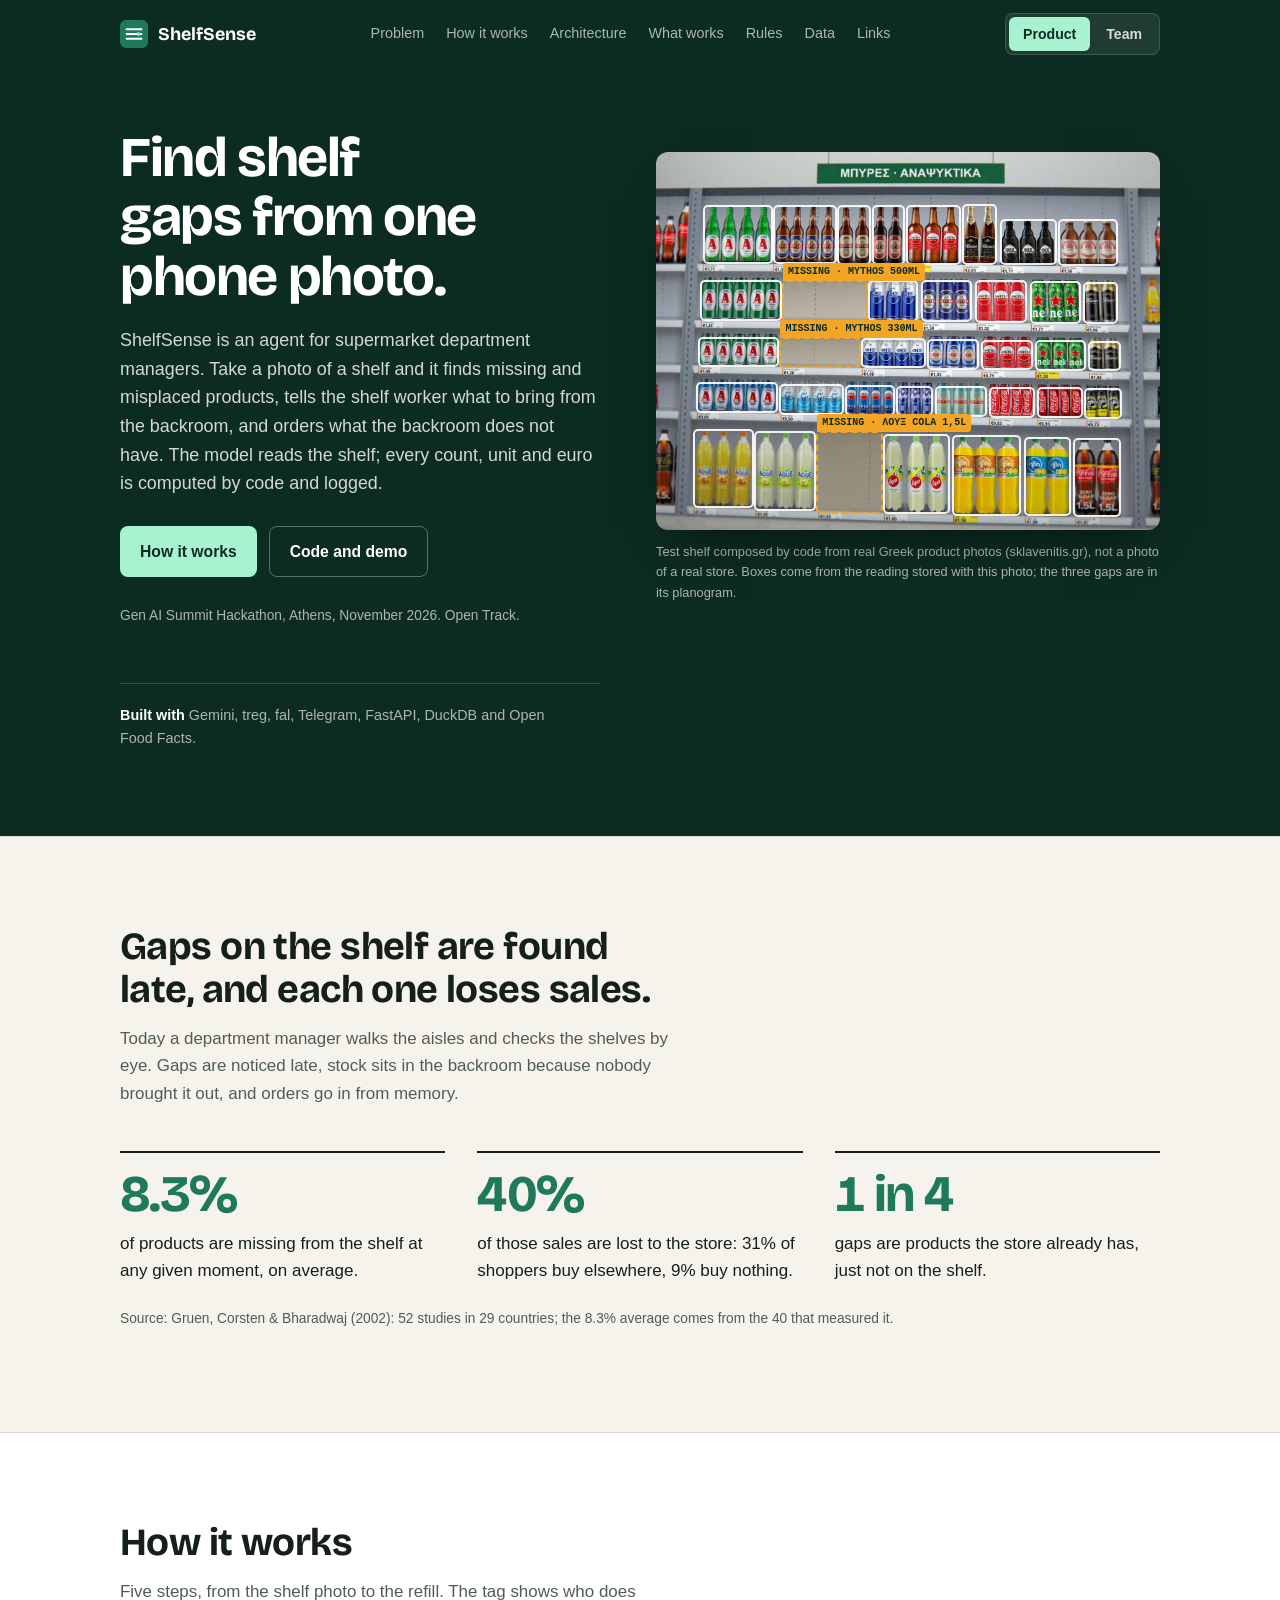
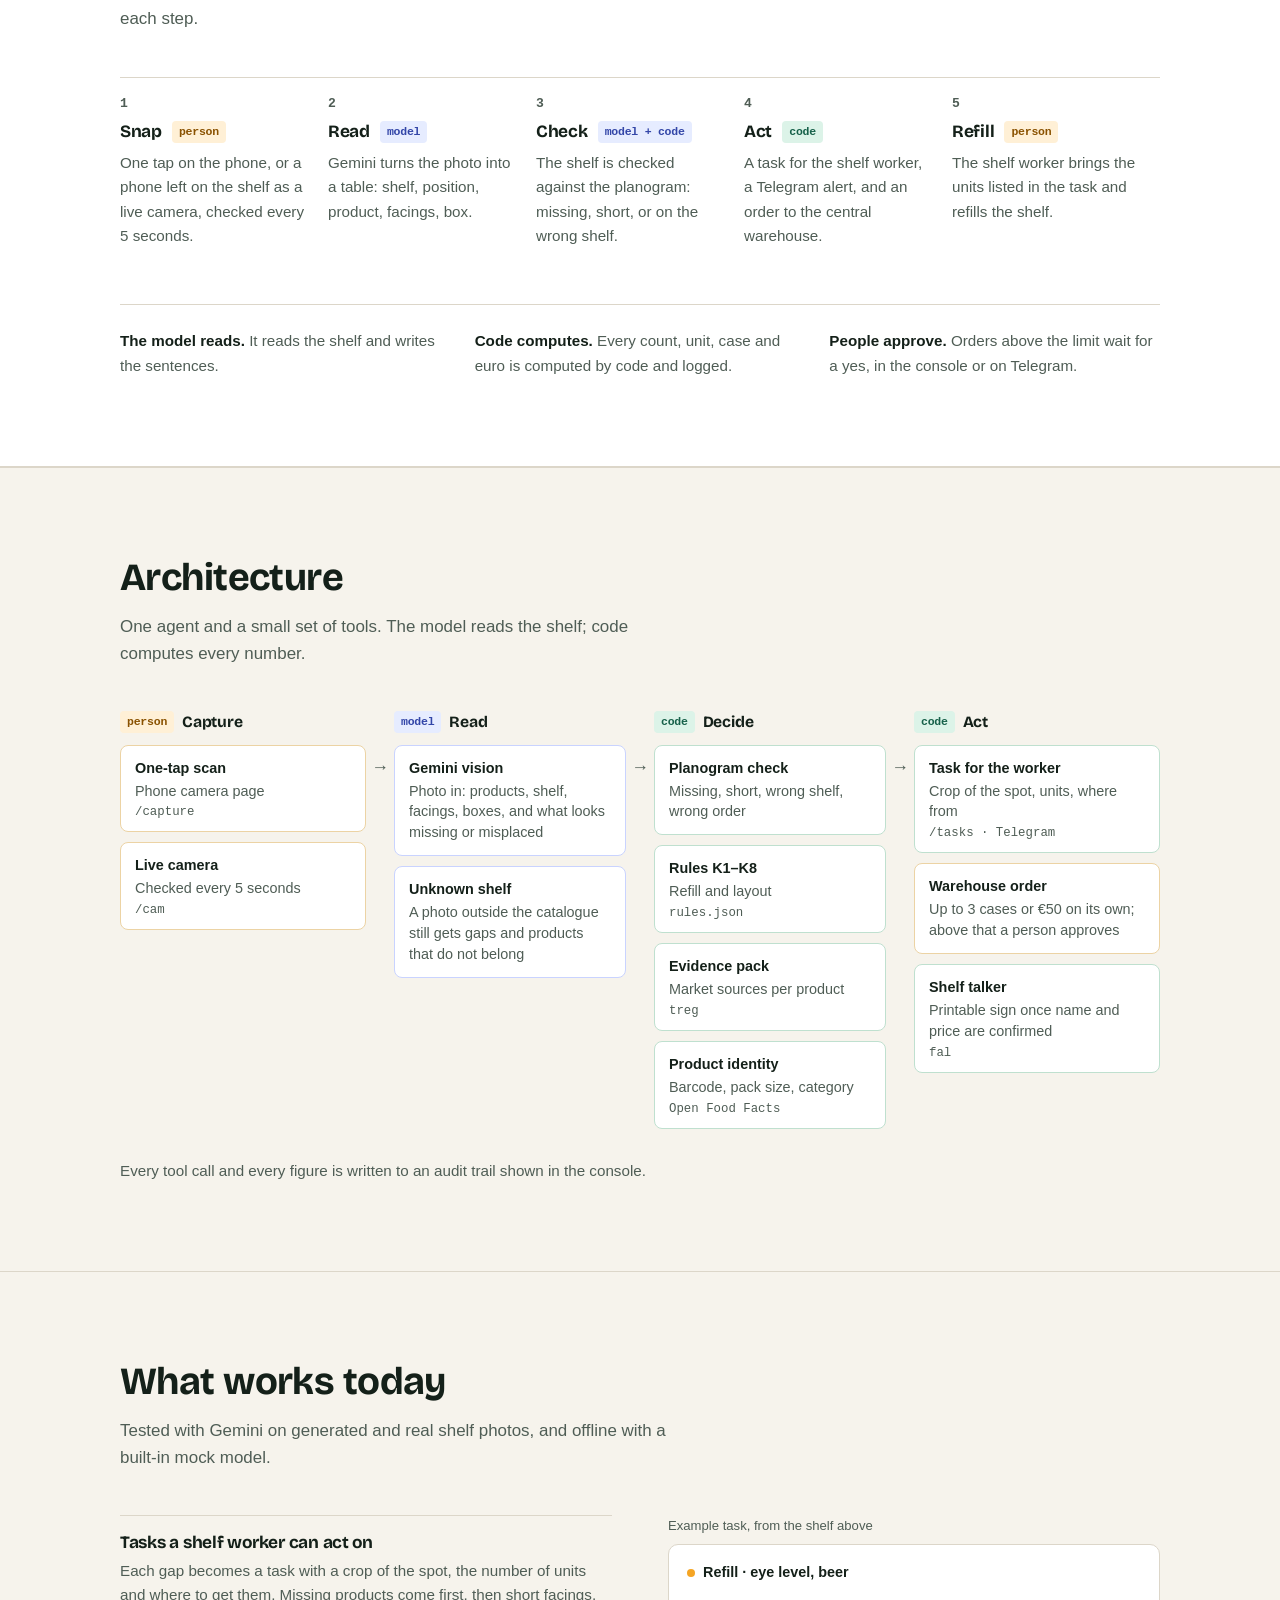
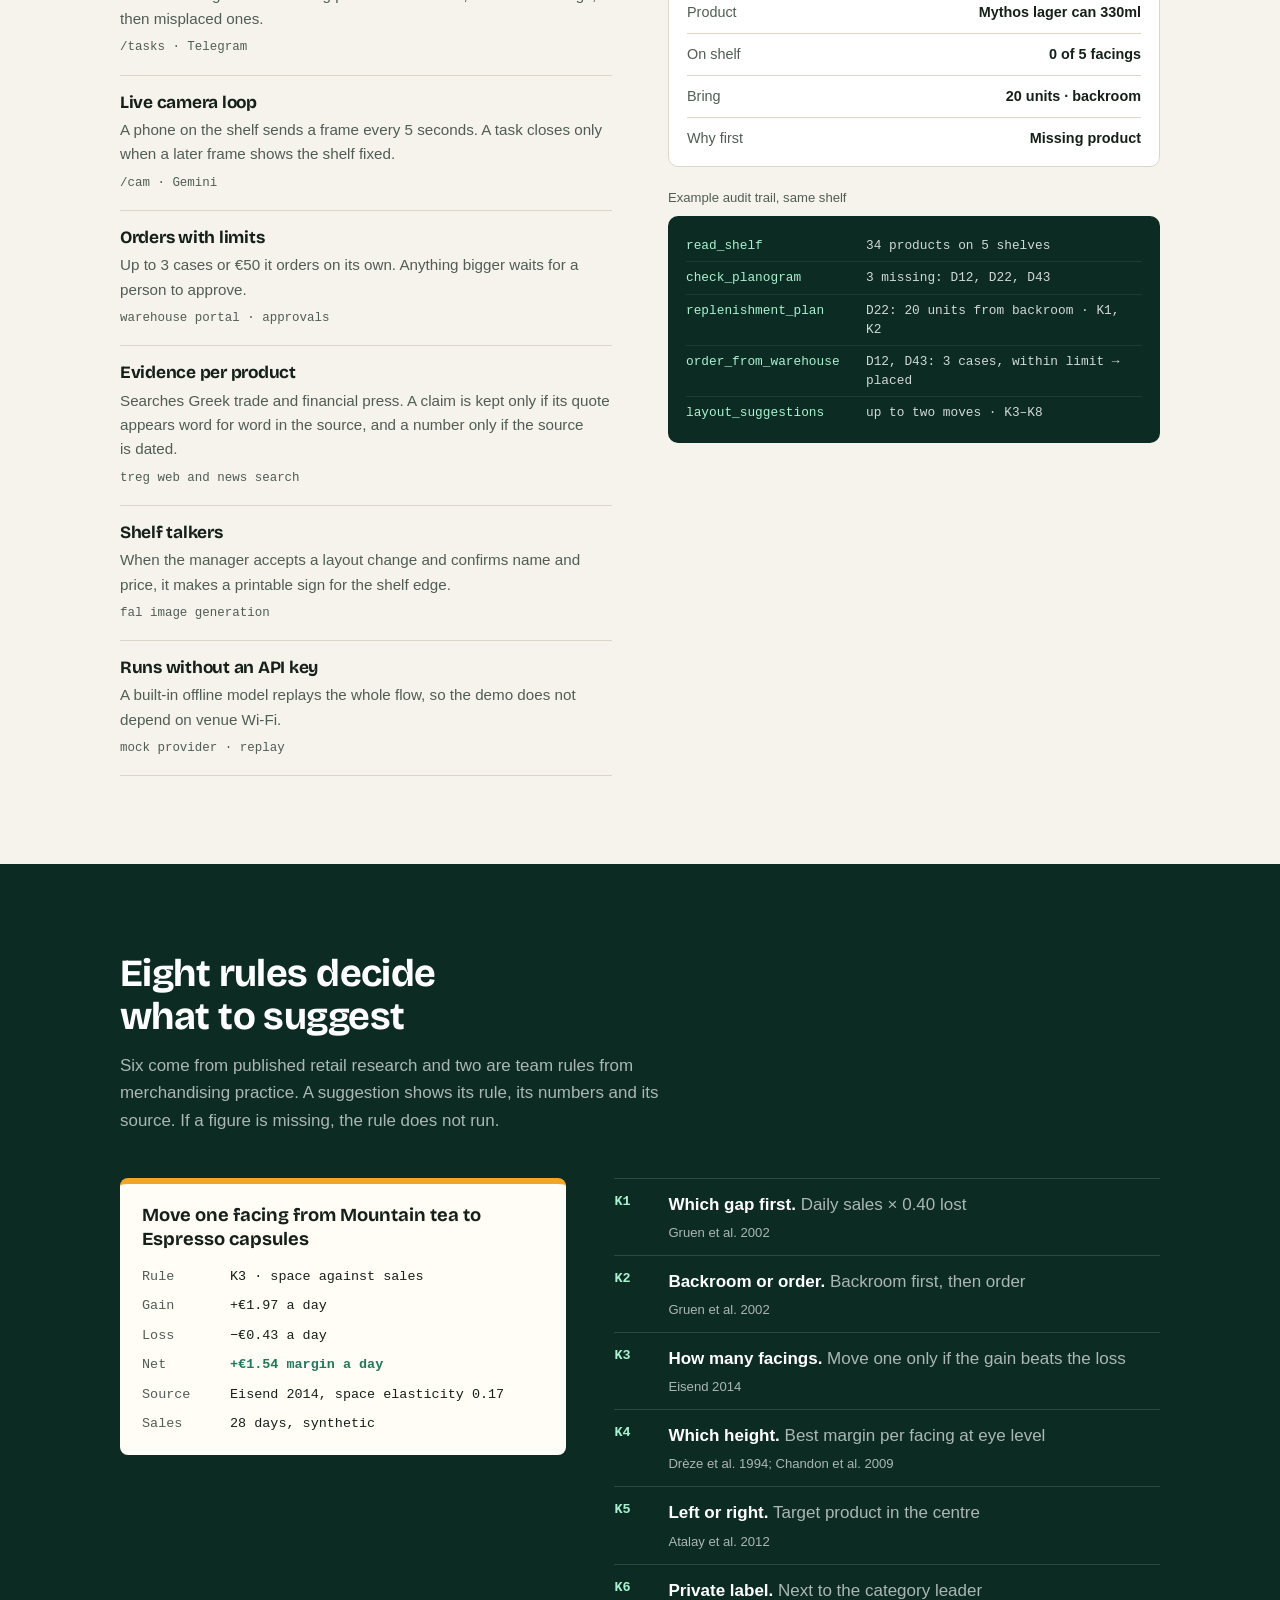
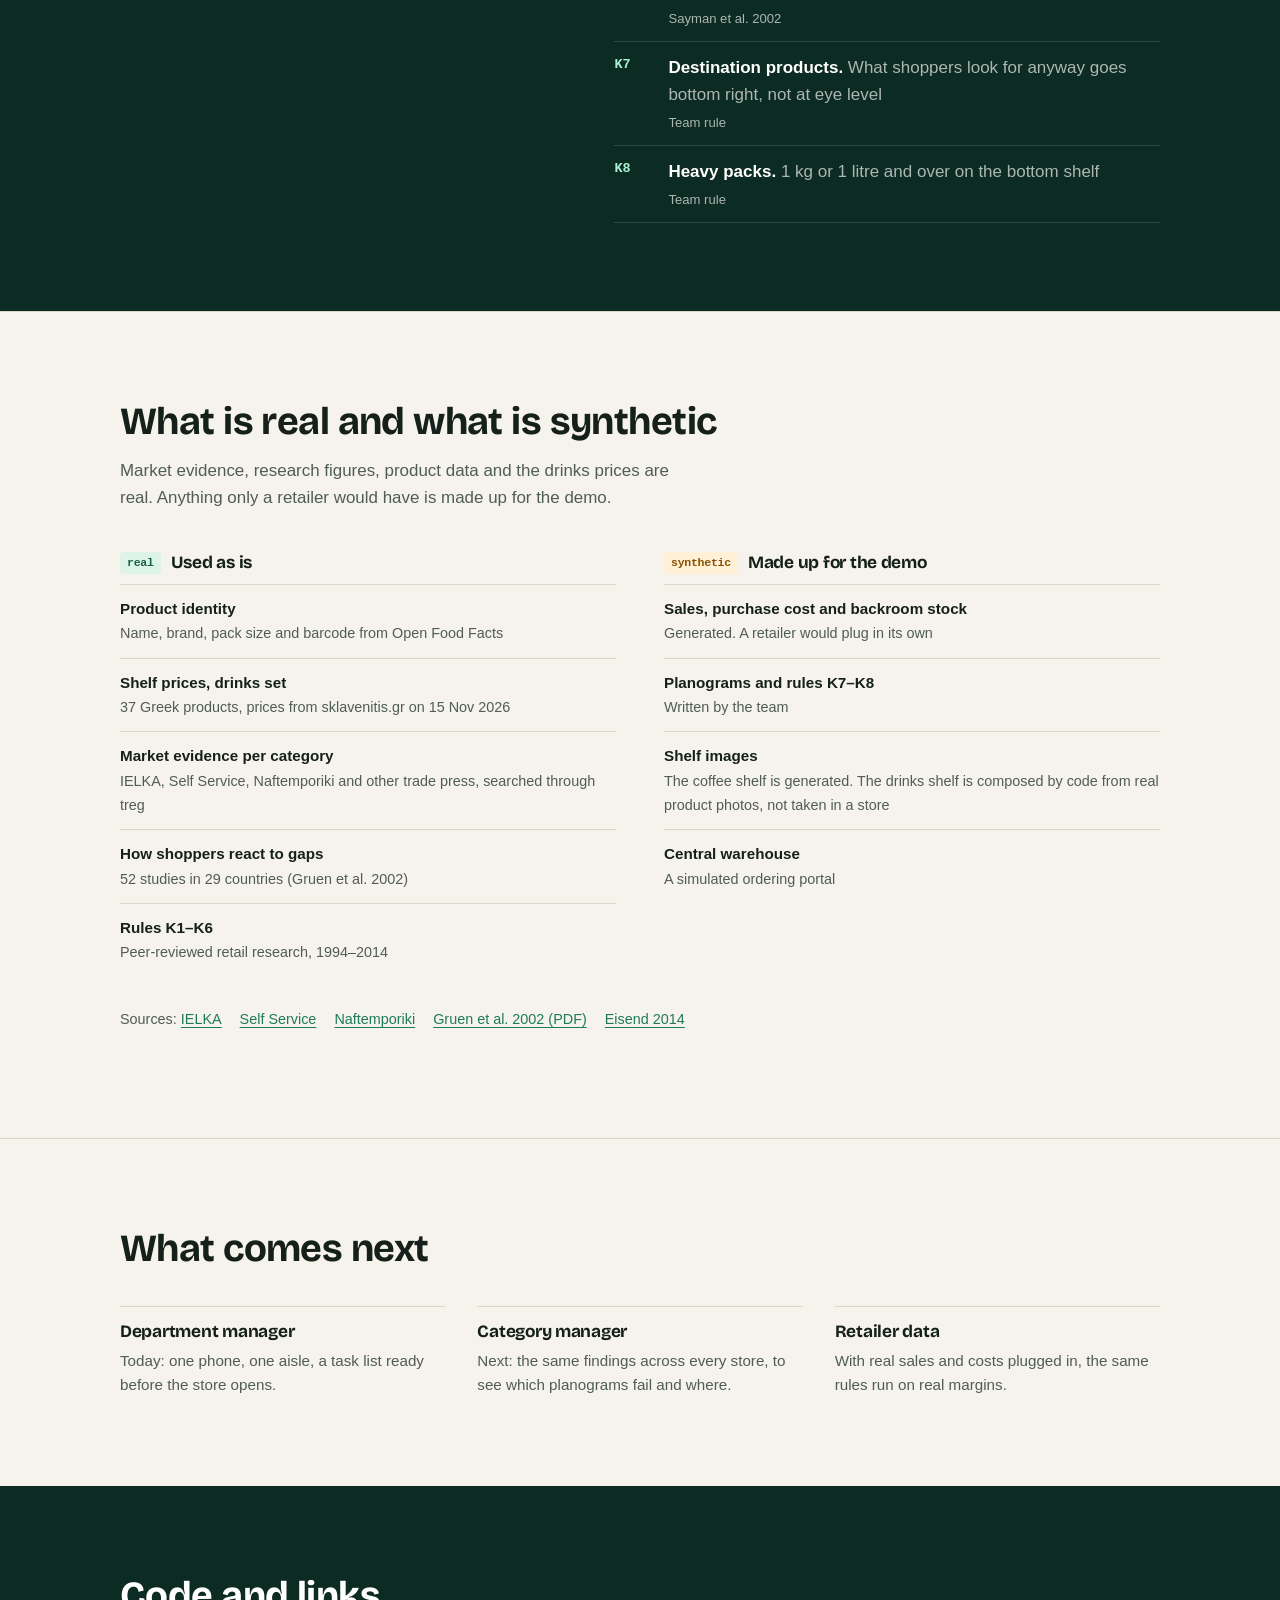
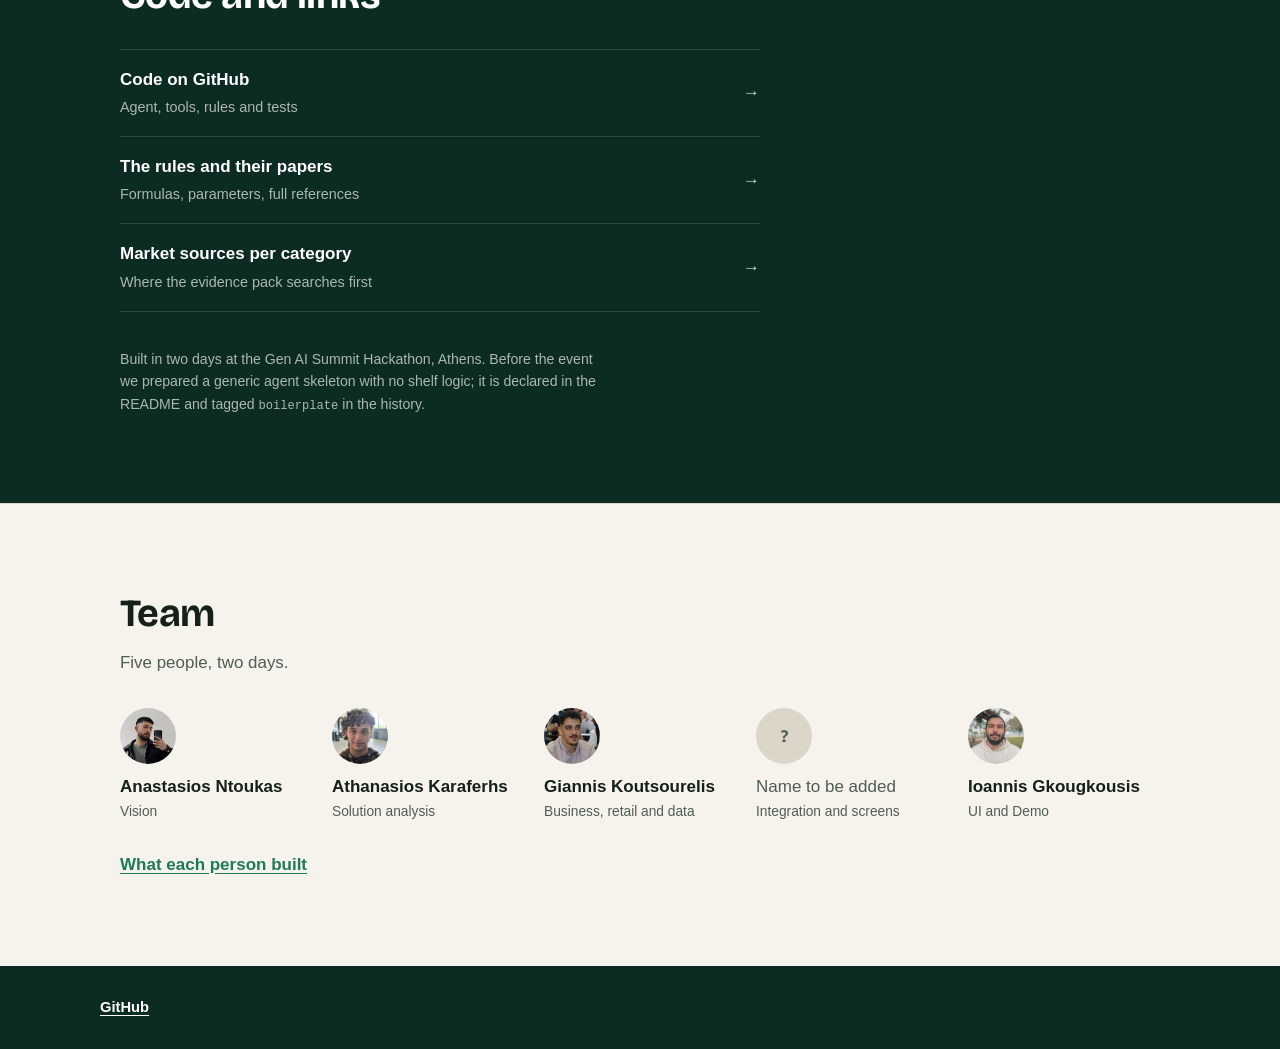
==== commit ee07b559: "Project page: name ShelfSense, drinks test shelf in the hero, claims checked against main - Hero pho" ====
--- a/docs/index.html
+++ b/docs/index.html
@@ -3,11 +3,11 @@
 <head>
 <meta charset="utf-8">
 <meta name="viewport" content="width=device-width, initial-scale=1">
-<title>Shelf-it · the shelf agent for supermarkets</title>
-<meta name="description" content="Point a phone at a supermarket shelf. Shelf-it finds the gaps, tells the shelf worker what to bring from the backroom, and orders what is missing.">
-<meta property="og:title" content="Shelf-it · the shelf agent for supermarkets">
+<title>ShelfSense · the shelf agent for supermarkets</title>
+<meta name="description" content="Point a phone at a supermarket shelf. ShelfSense finds the gaps, tells the shelf worker what to bring from the backroom, and orders what is missing.">
+<meta property="og:title" content="ShelfSense · the shelf agent for supermarkets">
 <meta property="og:description" content="Point a phone at a shelf. Get the gaps, the refill and the order, with a source behind every number.">
-<meta property="og:image" content="shelf.jpg">
+<meta property="og:image" content="shelf-drinks.jpg">
 <meta name="theme-color" content="#0c2b22">
 <link rel="icon" href="data:image/svg+xml,%3Csvg xmlns='http://www.w3.org/2000/svg' viewBox='0 0 32 32'%3E%3Crect width='32' height='32' rx='7' fill='%231F7A5C'/%3E%3Cpath d='M7.5 10.5h17M7.5 16h17M7.5 21.5h17' stroke='white' stroke-width='2.2' stroke-linecap='round'/%3E%3Ccircle cx='21' cy='16' r='2.1' fill='%23A7F3D0'/%3E%3C/svg%3E">
 <link rel="preconnect" href="https://fonts.googleapis.com">
@@ -241,7 +241,7 @@
   <div class="wrap">
     <a class="brand" href="#top">
       <svg viewBox="0 0 32 32" aria-hidden="true"><rect width="32" height="32" rx="7" fill="#1F7A5C"/><path d="M7.5 10.5h17M7.5 16h17M7.5 21.5h17" stroke="#fff" stroke-width="2.2" stroke-linecap="round"/><circle cx="21" cy="16" r="2.1" fill="#A7F3D0"/></svg>
-      Shelf-it
+      ShelfSense
     </a>
     <div class="links">
       <a href="#problem">Problem</a>
@@ -263,9 +263,9 @@
   <div class="wrap">
     <div>
       <h1>Find shelf gaps from one phone photo.</h1>
-      <p class="sub">Shelf-it is an agent for supermarket department managers. Take a photo of a shelf and it finds
+      <p class="sub">ShelfSense is an agent for supermarket department managers. Take a photo of a shelf and it finds
         missing and misplaced products, tells the shelf worker what to bring from the backroom, and orders what the
-        backroom does not have. Every number it shows is computed by code and logged with its source.</p>
+        backroom does not have. The model reads the shelf; every count, unit and euro is computed by code and logged.</p>
       <div class="btns">
         <a class="btn solid" href="#how">How it works</a>
         <a class="btn ghost" href="#links">Code and demo</a>
@@ -275,26 +275,52 @@
 
     <figure style="margin:0">
       <div class="shot">
-        <img src="shelf.jpg" width="1400" height="1045" alt="A coffee shelf with three rows of products. The agent draws a box around each product and marks the empty space on each row.">
-        <!-- boxes: % of the photo -->
-        <div class="box" style="left:6%;top:6%;width:18.5%;height:23.8%;animation-delay:.2s"><span>C01 · 2/2</span></div>
-        <div class="box" style="left:25%;top:6%;width:27%;height:23.8%;animation-delay:.25s"><span>C02 · 3/3</span></div>
-        <div class="box" style="left:52.7%;top:6%;width:18%;height:23.8%;animation-delay:.3s"><span>C03 · 2/2</span></div>
-        <div class="box gap" style="left:71.5%;top:6%;width:25%;height:23.8%;animation-delay:.8s"><span>EMPTY</span></div>
-        <div class="box" style="left:6%;top:34.5%;width:18%;height:25%;animation-delay:.35s"><span>C04 · 2/2</span></div>
-        <div class="box" style="left:25%;top:34.5%;width:18.3%;height:25%;animation-delay:.4s"><span>C05 · 2/2</span></div>
-        <div class="box" style="left:44%;top:34.5%;width:17.8%;height:25%;animation-delay:.45s"><span>C06 · 2/2</span></div>
-        <div class="box gap" style="left:62.5%;top:34.5%;width:34%;height:25%;animation-delay:.9s"><span>EMPTY · EYE LEVEL</span></div>
-        <div class="box" style="left:6%;top:64.6%;width:18.5%;height:25.5%;animation-delay:.5s"><span>C07 · 2/2</span></div>
-        <div class="box" style="left:25%;top:64.6%;width:18%;height:25.5%;animation-delay:.55s"><span>C08 · 2/2</span></div>
-        <div class="box" style="left:44%;top:64.6%;width:27%;height:25.5%;animation-delay:.6s"><span>C09 · 3/3</span></div>
-        <div class="box gap" style="left:71.5%;top:64.6%;width:25%;height:25.5%;animation-delay:1s"><span>EMPTY</span></div>
-      </div>
-      <figcaption class="note">Illustration of the agent's output. The shelf image and brands are made up for the demo.</figcaption>
+        <img src="shelf-drinks.jpg" width="1400" height="1050" alt="A supermarket shelf of Greek beers and soft drinks on five shelves. The agent outlines every product and marks three empty slots.">
+        <!-- boxes: box_2d from data/shelf/sets/drinks/photos/drinks_real_gaps.reading.json (0-1000 → %) -->
+        <div class="box" style="left:9.3%;top:14.0%;width:14.0%;height:15.6%;animation-delay:0.15s"></div>
+        <div class="box" style="left:23.3%;top:14.0%;width:12.7%;height:15.6%;animation-delay:0.17s"></div>
+        <div class="box" style="left:36.0%;top:14.0%;width:6.7%;height:15.8%;animation-delay:0.19s"></div>
+        <div class="box" style="left:42.8%;top:14.0%;width:6.7%;height:15.8%;animation-delay:0.21s"></div>
+        <div class="box" style="left:49.7%;top:14.0%;width:10.8%;height:15.8%;animation-delay:0.23s"></div>
+        <div class="box" style="left:60.8%;top:13.8%;width:6.9%;height:16.2%;animation-delay:0.25s"></div>
+        <div class="box" style="left:68.2%;top:17.8%;width:11.3%;height:12.2%;animation-delay:0.27s"></div>
+        <div class="box" style="left:79.8%;top:17.8%;width:11.9%;height:12.4%;animation-delay:0.29s"></div>
+        <div class="box" style="left:8.8%;top:33.8%;width:16.2%;height:10.9%;animation-delay:0.31s"></div>
+        <div class="box" style="left:42.0%;top:34.0%;width:10.0%;height:11.1%;animation-delay:0.33s"></div>
+        <div class="box" style="left:52.5%;top:34.0%;width:10.2%;height:11.1%;animation-delay:0.35s"></div>
+        <div class="box" style="left:63.3%;top:34.0%;width:10.4%;height:11.3%;animation-delay:0.37s"></div>
+        <div class="box" style="left:74.2%;top:34.2%;width:10.1%;height:11.4%;animation-delay:0.39s"></div>
+        <div class="box" style="left:84.8%;top:34.4%;width:6.9%;height:11.2%;animation-delay:0.41s"></div>
+        <div class="box" style="left:8.3%;top:48.9%;width:16.2%;height:8.0%;animation-delay:0.43s"></div>
+        <div class="box" style="left:40.7%;top:49.3%;width:12.8%;height:8.0%;animation-delay:0.45s"></div>
+        <div class="box" style="left:53.8%;top:49.6%;width:10.2%;height:8.0%;animation-delay:0.47s"></div>
+        <div class="box" style="left:64.5%;top:49.8%;width:10.3%;height:8.0%;animation-delay:0.49s"></div>
+        <div class="box" style="left:75.2%;top:49.8%;width:10.1%;height:8.2%;animation-delay:0.51s"></div>
+        <div class="box" style="left:85.7%;top:50.0%;width:6.6%;height:8.0%;animation-delay:0.53s"></div>
+        <div class="box" style="left:8.0%;top:60.9%;width:16.3%;height:8.2%;animation-delay:0.55s"></div>
+        <div class="box" style="left:24.5%;top:61.3%;width:12.8%;height:8.3%;animation-delay:0.57s"></div>
+        <div class="box" style="left:37.5%;top:61.6%;width:10.0%;height:8.2%;animation-delay:0.59s"></div>
+        <div class="box" style="left:47.7%;top:61.8%;width:7.3%;height:8.2%;animation-delay:0.61s"></div>
+        <div class="box" style="left:55.3%;top:62.0%;width:10.4%;height:8.2%;animation-delay:0.63s"></div>
+        <div class="box" style="left:66.0%;top:62.2%;width:9.2%;height:8.2%;animation-delay:0.65s"></div>
+        <div class="box" style="left:75.5%;top:62.2%;width:9.2%;height:8.2%;animation-delay:0.67s"></div>
+        <div class="box" style="left:85.0%;top:62.4%;width:7.5%;height:8.3%;animation-delay:0.69s"></div>
+        <div class="box" style="left:7.3%;top:73.3%;width:12.2%;height:20.9%;animation-delay:0.71s"></div>
+        <div class="box" style="left:19.5%;top:73.8%;width:12.3%;height:21.1%;animation-delay:0.73s"></div>
+        <div class="box" style="left:45.0%;top:74.7%;width:13.3%;height:21.1%;animation-delay:0.75s"></div>
+        <div class="box" style="left:58.7%;top:74.9%;width:13.8%;height:21.3%;animation-delay:0.77s"></div>
+        <div class="box" style="left:73.0%;top:75.3%;width:9.3%;height:21.1%;animation-delay:0.79s"></div>
+        <div class="box" style="left:82.8%;top:75.6%;width:9.5%;height:21.1%;animation-delay:0.81s"></div>
+        <div class="box gap" style="left:25.0%;top:33.8%;width:17.0%;height:11.2%;animation-delay:1.00s"><span>MISSING · MYTHOS 500ML</span></div>
+        <div class="box gap" style="left:24.5%;top:48.9%;width:16.2%;height:8.4%;animation-delay:1.15s"><span>MISSING · MYTHOS 330ML</span></div>
+        <div class="box gap" style="left:31.8%;top:73.8%;width:13.2%;height:22.0%;animation-delay:1.30s"><span>MISSING · ΛΟΥΞ COLA 1,5L</span></div>
+      </div>
+      <figcaption class="note">Test shelf composed by code from real Greek product photos (sklavenitis.gr), not a photo of a
+        real store. Boxes come from the reading stored with this photo; the three gaps are in its planogram.</figcaption>
     </figure>
   </div>
   <div class="wrap">
-    <p class="built"><b>Built with</b> Gemini, treg, fal, Telegram, FastAPI and DuckDB.</p>
+    <p class="built"><b>Built with</b> Gemini, treg, fal, Telegram, FastAPI, DuckDB and Open Food Facts.</p>
   </div>
 </header>
 
@@ -314,9 +340,10 @@
     <div class="stats">
       <div class="stat"><div class="n">8.3%</div><p>of products are missing from the shelf at any given moment, on average.</p></div>
       <div class="stat"><div class="n">40%</div><p>of those sales are lost to the store: 31% of shoppers buy elsewhere, 9% buy nothing.</p></div>
-      <div class="stat"><div class="n">1 in 4</div><p>gaps are products the store already has in the backroom.</p></div>
-    </div>
-    <p class="cite">Source: Gruen, Corsten &amp; Bharadwaj (2002), 52 studies across 29 countries.</p>
+      <div class="stat"><div class="n">1 in 4</div><p>gaps are products the store already has, just not on the shelf.</p></div>
+    </div>
+    <p class="cite">Source: Gruen, Corsten &amp; Bharadwaj (2002): 52 studies in 29 countries; the 8.3% average comes
+      from the 40 that measured it.</p>
   </div>
 </section>
 
@@ -327,19 +354,19 @@
     <ol class="steps">
       <li class="step">
         <h3>Snap <span class="tag t-person">person</span></h3>
-        <p>One tap on the phone, or a live camera that sends a frame every second.</p>
+        <p>One tap on the phone, or a phone left on the shelf as a live camera, checked every 5 seconds.</p>
       </li>
       <li class="step">
         <h3>Read <span class="tag t-model">model</span></h3>
         <p>Gemini turns the photo into a table: shelf, position, product, facings, box.</p>
       </li>
       <li class="step">
-        <h3>Check <span class="tag t-code">code</span></h3>
-        <p>Code compares the table with the planogram: missing, short, or on the wrong shelf.</p>
+        <h3>Check <span class="tag t-model">model + code</span></h3>
+        <p>The shelf is checked against the planogram: missing, short, or on the wrong shelf.</p>
       </li>
       <li class="step">
         <h3>Act <span class="tag t-code">code</span></h3>
-        <p>A task for the shelf worker, a Telegram alert, and an order to the warehouse.</p>
+        <p>A task for the shelf worker, a Telegram alert, and an order to the central warehouse.</p>
       </li>
       <li class="step">
         <h3>Refill <span class="tag t-person">person</span></h3>
@@ -347,9 +374,9 @@
       </li>
     </ol>
     <div class="split">
-      <p><b>The model reads.</b> It looks at the photo and writes the sentences.</p>
-      <p><b>Code decides.</b> Every count, ranking and euro amount is computed and logged.</p>
-      <p><b>People approve.</b> Orders above the limit wait for a yes on the phone.</p>
+      <p><b>The model reads.</b> It reads the shelf and writes the sentences.</p>
+      <p><b>Code computes.</b> Every count, unit, case and euro is computed by code and logged.</p>
+      <p><b>People approve.</b> Orders above the limit wait for a yes, in the console or on Telegram.</p>
     </div>
   </div>
 </section>
@@ -357,29 +384,30 @@
 <section id="arch">
   <div class="wrap">
     <h2>Architecture</h2>
-    <p class="intro">One agent and a small set of tools. The model only reads the photo; code does the rest.</p>
+    <p class="intro">One agent and a small set of tools. The model reads the shelf; code computes every number.</p>
     <div class="arch">
       <div class="lane">
         <h3><span class="tag t-person">person</span> Capture</h3>
         <div class="node p"><b>One-tap scan</b>Phone camera page <code>/capture</code></div>
-        <div class="node p"><b>Live camera</b>One frame a second <code>/cam</code></div>
+        <div class="node p"><b>Live camera</b>Checked every 5 seconds <code>/cam</code></div>
       </div>
       <div class="lane">
         <h3><span class="tag t-model">model</span> Read</h3>
-        <div class="node m"><b>Gemini vision</b>Photo in, table out: shelf, position, product, facings, box</div>
-        <div class="node m"><b>Unknown shelf</b>A photo with no catalogue still gets gaps and obvious errors</div>
+        <div class="node m"><b>Gemini vision</b>Photo in: products, shelf, facings, boxes, and what looks missing or misplaced</div>
+        <div class="node m"><b>Unknown shelf</b>A photo outside the catalogue still gets gaps and products that do not belong</div>
       </div>
       <div class="lane">
         <h3><span class="tag t-code">code</span> Decide</h3>
         <div class="node c"><b>Planogram check</b>Missing, short, wrong shelf, wrong order</div>
-        <div class="node c"><b>Rules K1–K6</b>Ranking, refill, layout <code>rules.json</code></div>
+        <div class="node c"><b>Rules K1–K8</b>Refill and layout <code>rules.json</code></div>
         <div class="node c"><b>Evidence pack</b>Market sources per product <code>treg</code></div>
+        <div class="node c"><b>Product identity</b>Barcode, pack size, category <code>Open Food Facts</code></div>
       </div>
       <div class="lane">
         <h3><span class="tag t-code">code</span> Act</h3>
         <div class="node c"><b>Task for the worker</b>Crop of the spot, units, where from <code>/tasks · Telegram</code></div>
         <div class="node p"><b>Warehouse order</b>Up to 3 cases or €50 on its own; above that a person approves</div>
-        <div class="node c"><b>Shelf talker</b>Printable sign for an accepted layout change <code>fal</code></div>
+        <div class="node c"><b>Shelf talker</b>Printable sign once name and price are confirmed <code>fal</code></div>
       </div>
     </div>
     <p class="after-arch">Every tool call and every figure is written to an audit trail shown in the console.</p>
@@ -389,40 +417,41 @@
 <section id="inside">
   <div class="wrap">
     <h2>What works today</h2>
-    <p class="intro">Tested end to end with Gemini on generated and real shelf photos, and offline with a built-in mock model.</p>
+    <p class="intro">Tested with Gemini on generated and real shelf photos, and offline with a built-in mock model.</p>
     <div class="works">
       <ul class="feat-list">
         <li><h3>Tasks a shelf worker can act on</h3><p>Each gap becomes a task with a crop of the spot, the number of
-          units and where to get them. Tasks are ranked by the sales each gap is losing.</p><code>/tasks · Telegram</code></li>
-        <li><h3>Live camera loop</h3><p>A phone on the shelf streams one frame a second; the model checks it every few
-          seconds.</p><code>/cam · Gemini</code></li>
+          units and where to get them. Missing products come first, then short facings, then misplaced ones.</p><code>/tasks · Telegram</code></li>
+        <li><h3>Live camera loop</h3><p>A phone on the shelf sends a frame every 5 seconds. A task closes only when a
+          later frame shows the shelf fixed.</p><code>/cam · Gemini</code></li>
         <li><h3>Orders with limits</h3><p>Up to 3 cases or €50 it orders on its own. Anything bigger waits for a person
           to approve.</p><code>warehouse portal · approvals</code></li>
         <li><h3>Evidence per product</h3><p>Searches Greek trade and financial press. A claim is kept only if its quote
-          appears word for word, with a date.</p><code>treg web and news search</code></li>
-        <li><h3>Shelf talkers</h3><p>When a layout change is accepted, it makes a printable sign for the shelf edge.</p><code>fal image generation</code></li>
+          appears word for word in the source, and a number only if the source is dated.</p><code>treg web and news search</code></li>
+        <li><h3>Shelf talkers</h3><p>When the manager accepts a layout change and confirms name and price, it makes a
+          printable sign for the shelf edge.</p><code>fal image generation</code></li>
         <li><h3>Runs without an API key</h3><p>A built-in offline model replays the whole flow, so the demo does not
           depend on venue Wi-Fi.</p><code>mock provider · replay</code></li>
       </ul>
       <div class="examples">
         <div>
-          <p class="ex-cap">Example task</p>
+          <p class="ex-cap">Example task, from the shelf above</p>
           <div class="task" aria-label="Example task">
-            <div class="hd"><span class="dot" aria-hidden="true"></span>Refill · eye level, coffee</div>
-            <div class="row"><span class="k">Product</span><span class="v">Espresso capsules ×10</span></div>
-            <div class="row"><span class="k">On shelf</span><span class="v">1 of 3 facings</span></div>
-            <div class="row"><span class="k">Bring</span><span class="v">12 units · backroom</span></div>
-            <div class="row"><span class="k">Why first</span><span class="v">Highest lost sales</span></div>
+            <div class="hd"><span class="dot" aria-hidden="true"></span>Refill · eye level, beer</div>
+            <div class="row"><span class="k">Product</span><span class="v">Mythos lager can 330ml</span></div>
+            <div class="row"><span class="k">On shelf</span><span class="v">0 of 5 facings</span></div>
+            <div class="row"><span class="k">Bring</span><span class="v">20 units · backroom</span></div>
+            <div class="row"><span class="k">Why first</span><span class="v">Missing product</span></div>
           </div>
         </div>
         <div>
-          <p class="ex-cap">Example audit trail</p>
+          <p class="ex-cap">Example audit trail, same shelf</p>
           <div class="log" aria-label="Example audit trail">
-            <div><span>read_shelf</span>9 products, 3 empty spaces</div>
-            <div><span>check_planogram</span>findings per product</div>
-            <div><span>replenishment_plan</span>units from backroom · K1, K2</div>
-            <div><span>order_from_warehouse</span>within limit → placed</div>
-            <div><span>layout_suggestions</span>K3 · +€1.54 / day</div>
+            <div><span>read_shelf</span>34 products on 5 shelves</div>
+            <div><span>check_planogram</span>3 missing: D12, D22, D43</div>
+            <div><span>replenishment_plan</span>D22: 20 units from backroom · K1, K2</div>
+            <div><span>order_from_warehouse</span>D12, D43: 3 cases, within limit → placed</div>
+            <div><span>layout_suggestions</span>up to two moves · K3–K8</div>
           </div>
         </div>
       </div>
@@ -432,9 +461,9 @@
 
 <section class="dark" id="proof">
   <div class="wrap">
-    <h2>Six rules decide what to suggest</h2>
-    <p class="intro">Each rule comes from published retail research. A suggestion shows its rule, its numbers and its
-      source. If a figure is missing, the rule does not run.</p>
+    <h2>Eight rules decide what to suggest</h2>
+    <p class="intro">Six come from published retail research and two are team rules from merchandising practice. A
+      suggestion shows its rule, its numbers and its source. If a figure is missing, the rule does not run.</p>
     <div class="rules-grid">
       <div class="label">
         <div class="what">Move one facing from Mountain tea to Espresso capsules</div>
@@ -444,6 +473,7 @@
           <dt>Loss</dt><dd>−€0.43 a day</dd>
           <dt>Net</dt><dd class="plus">+€1.54 margin a day</dd>
           <dt>Source</dt><dd>Eisend 2014, space elasticity 0.17</dd>
+          <dt>Sales</dt><dd>28 days, synthetic</dd>
         </dl>
       </div>
       <ol class="rules">
@@ -453,6 +483,8 @@
         <li><span class="k">K4</span><span><b>Which height.</b> <span>Best margin per facing at eye level</span></span><small>Drèze et al. 1994; Chandon et al. 2009</small></li>
         <li><span class="k">K5</span><span><b>Left or right.</b> <span>Target product in the centre</span></span><small>Atalay et al. 2012</small></li>
         <li><span class="k">K6</span><span><b>Private label.</b> <span>Next to the category leader</span></span><small>Sayman et al. 2002</small></li>
+        <li><span class="k">K7</span><span><b>Destination products.</b> <span>What shoppers look for anyway goes bottom right, not at eye level</span></span><small>Team rule</small></li>
+        <li><span class="k">K8</span><span><b>Heavy packs.</b> <span>1 kg or 1 litre and over on the bottom shelf</span></span><small>Team rule</small></li>
       </ol>
     </div>
   </div>
@@ -461,24 +493,25 @@
 <section id="data">
   <div class="wrap">
     <h2>What is real and what is synthetic</h2>
-    <p class="intro">Market evidence, research figures and one shelf photo are real. Anything only a retailer would
-      have is made up for the demo.</p>
+    <p class="intro">Market evidence, research figures, product data and the drinks prices are real. Anything only a
+      retailer would have is made up for the demo.</p>
     <div class="data-grid">
       <div class="data-col">
         <h3><span class="tag t-code">real</span> Used as is</h3>
         <ul>
-          <li><b>One supermarket shelf photo</b><span>Traditional Greek products. Product names and shelf-label prices in the second demo catalogue are read from it</span></li>
+          <li><b>Product identity</b><span>Name, brand, pack size and barcode from Open Food Facts</span></li>
+          <li><b>Shelf prices, drinks set</b><span>37 Greek products, prices from sklavenitis.gr on 15 Nov 2026</span></li>
           <li><b>Market evidence per category</b><span>IELKA, Self Service, Naftemporiki and other trade press, searched through treg</span></li>
           <li><b>How shoppers react to gaps</b><span>52 studies in 29 countries (Gruen et al. 2002)</span></li>
-          <li><b>The six rules</b><span>Peer-reviewed retail research, 1994–2014</span></li>
+          <li><b>Rules K1–K6</b><span>Peer-reviewed retail research, 1994–2014</span></li>
         </ul>
       </div>
       <div class="data-col">
         <h3><span class="tag t-person">synthetic</span> Made up for the demo</h3>
         <ul>
           <li><b>Sales, purchase cost and backroom stock</b><span>Generated. A retailer would plug in its own</span></li>
-          <li><b>Planograms</b><span>Written by the team. The second one copies the layout in the real photo</span></li>
-          <li><b>Coffee shelf image, products and prices</b><span>Generated, no real store, chain or brand</span></li>
+          <li><b>Planograms and rules K7–K8</b><span>Written by the team</span></li>
+          <li><b>Shelf images</b><span>The coffee shelf is generated. The drinks shelf is composed by code from real product photos, not taken in a store</span></li>
           <li><b>Central warehouse</b><span>A simulated ordering portal</span></li>
         </ul>
       </div>
@@ -517,7 +550,7 @@
 <section id="team">
   <div class="wrap">
     <h2>Team</h2>
-    <p class="intro">Five roles, one per stage of the agent.</p>
+    <p class="intro">Five people, two days.</p>
     <div class="team-strip" id="team-strip"></div>
     <a class="team-more" href="team.html">What each person built</a>
   </div>
@@ -555,7 +588,7 @@
   if (PAGE.video) {
     const id = yt(PAGE.video);
     document.getElementById("video").innerHTML = id
-      ? `<iframe src="https://www.youtube-nocookie.com/embed/${id}?rel=0" title="Shelf-it demo" loading="lazy" allow="accelerometer; encrypted-media; gyroscope; picture-in-picture; fullscreen" allowfullscreen></iframe>`
+      ? `<iframe src="https://www.youtube-nocookie.com/embed/${id}?rel=0" title="ShelfSense demo" loading="lazy" allow="accelerometer; encrypted-media; gyroscope; picture-in-picture; fullscreen" allowfullscreen></iframe>`
       : `<video controls playsinline preload="metadata" src="${esc(PAGE.video)}"></video>`;
     document.getElementById("demo").hidden = false;
   }
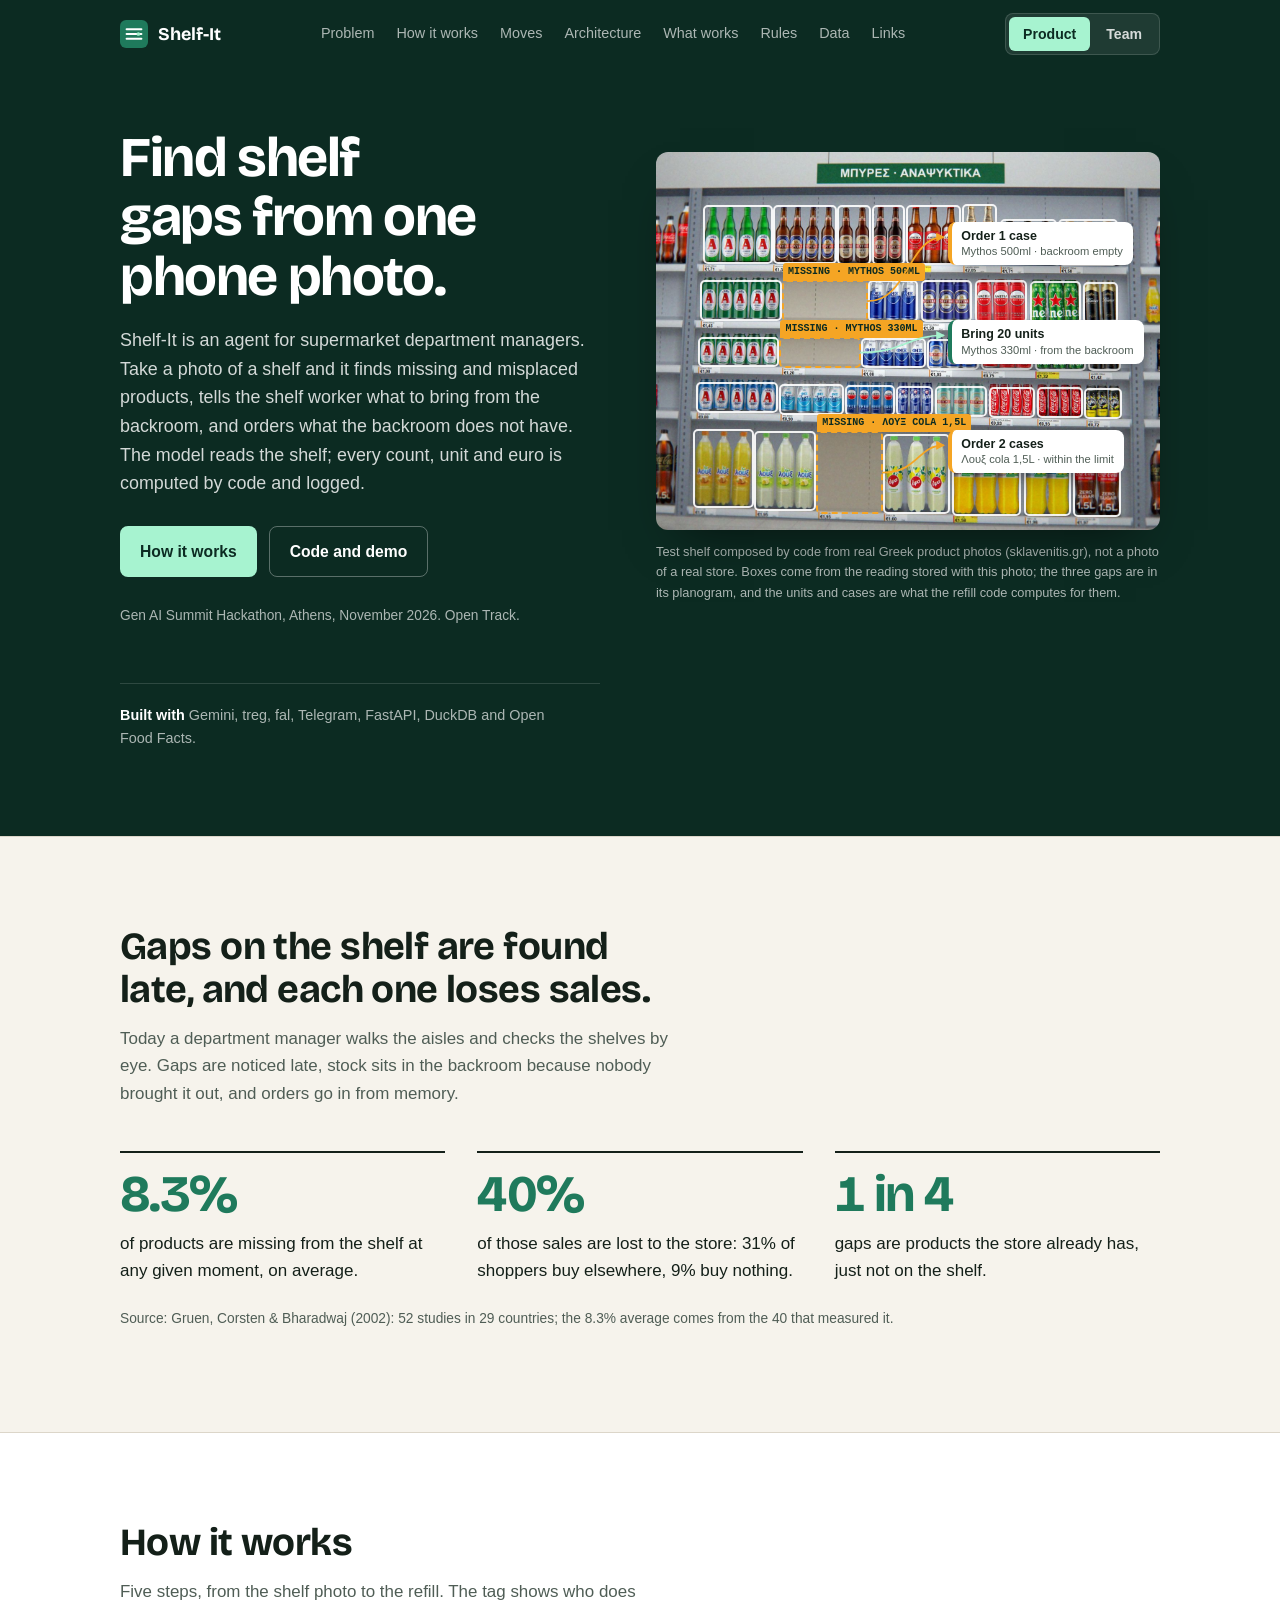
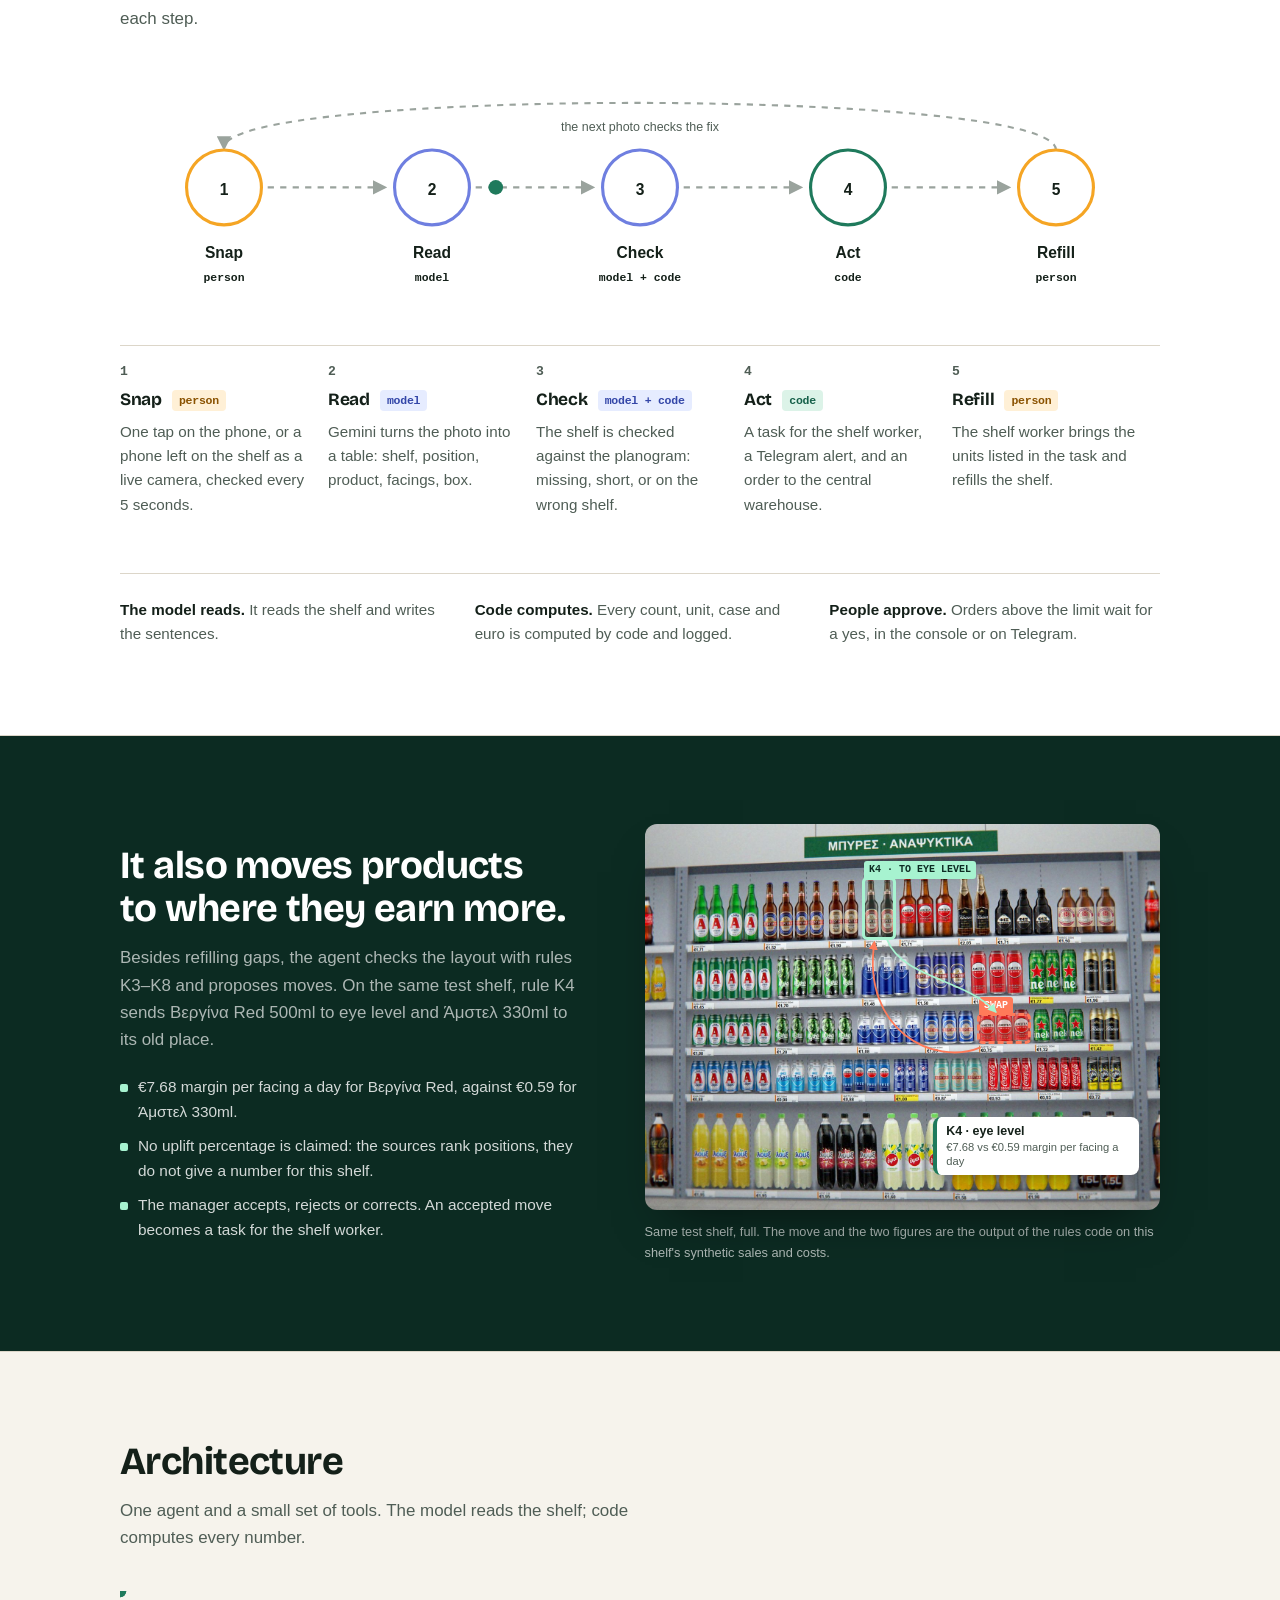
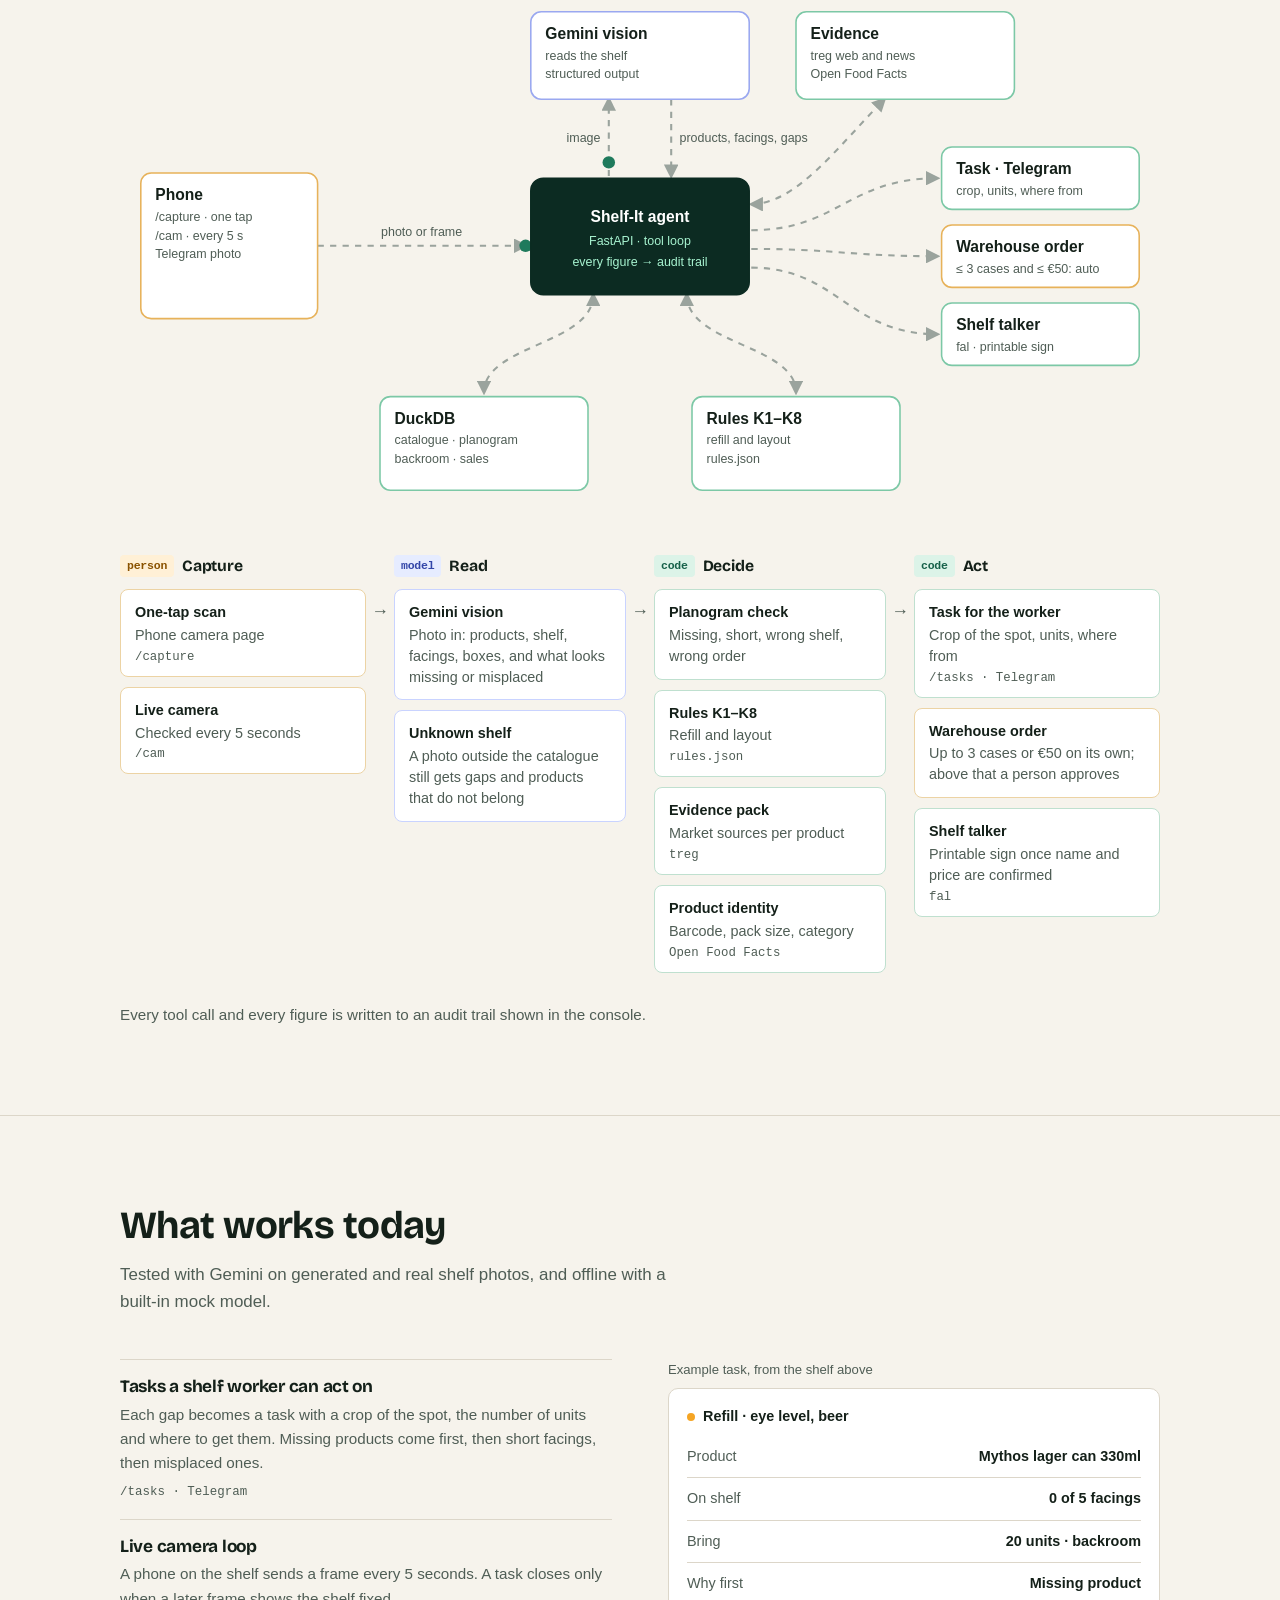
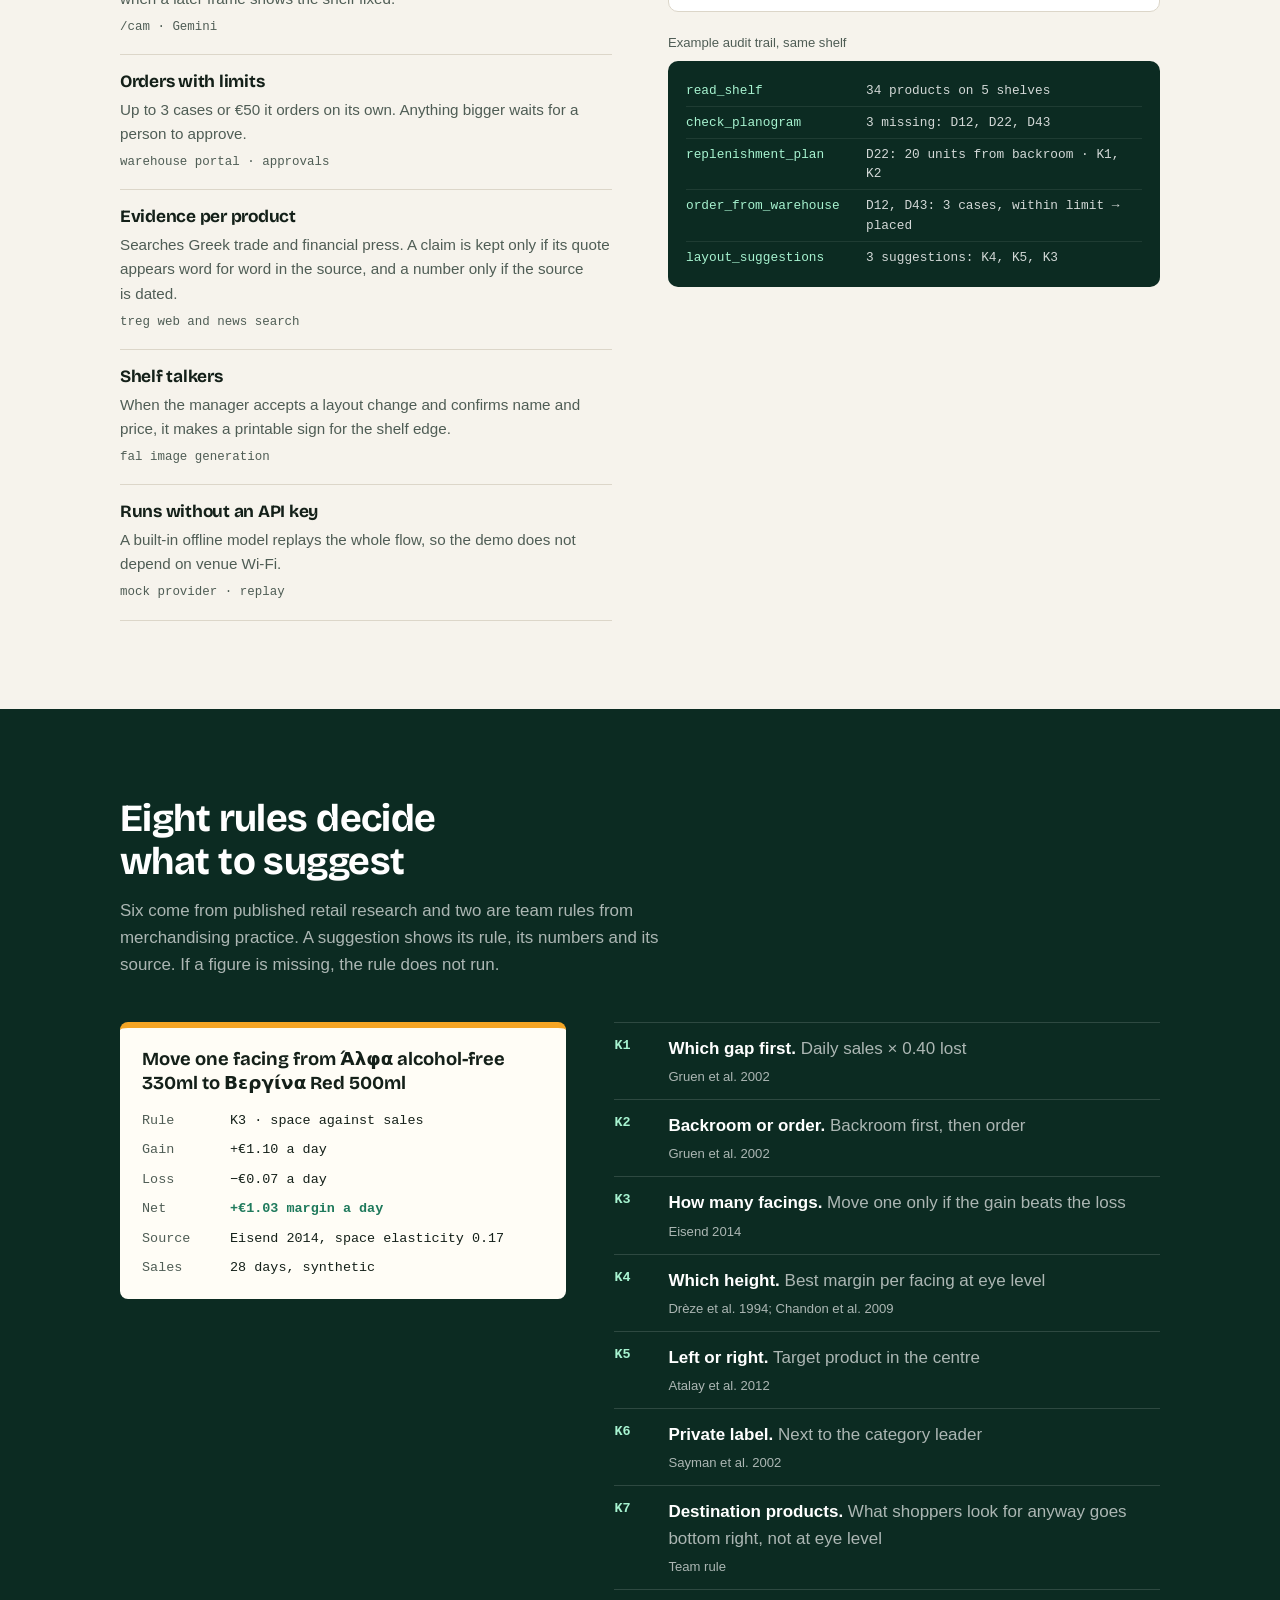
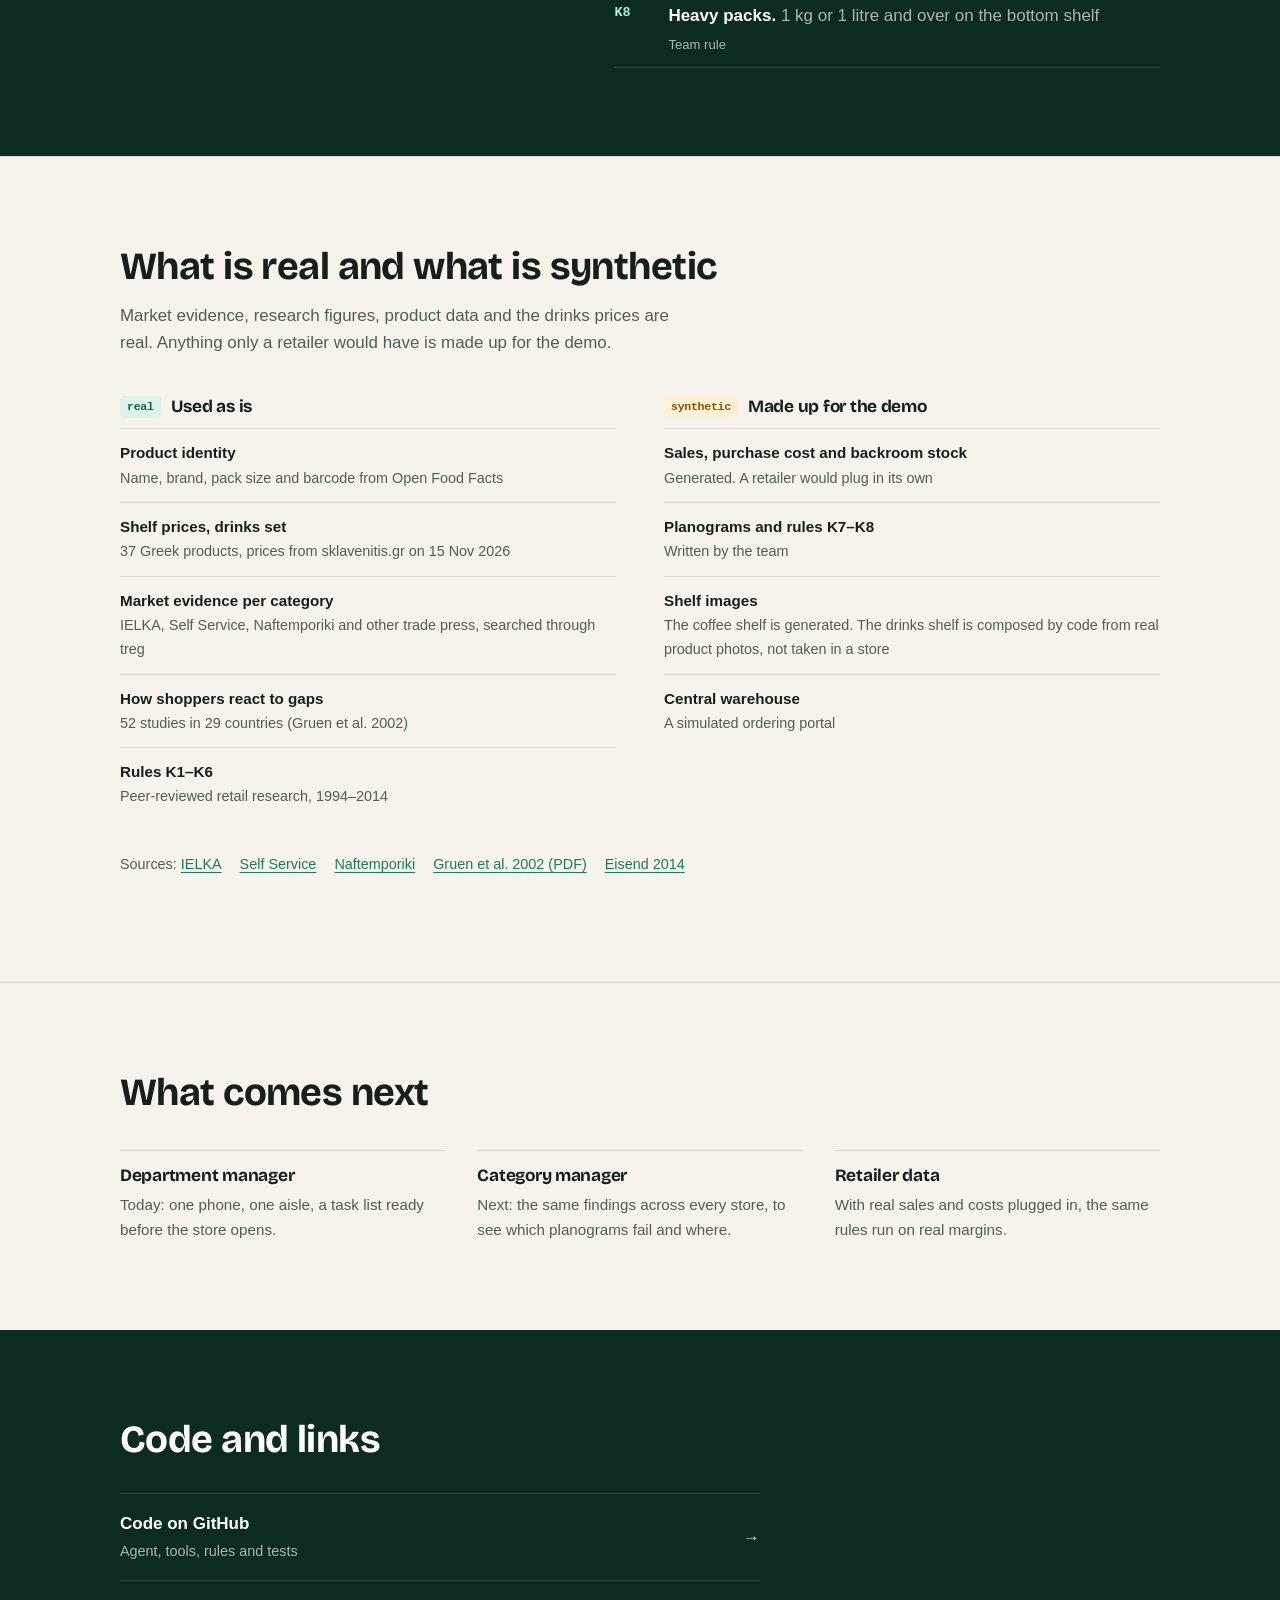
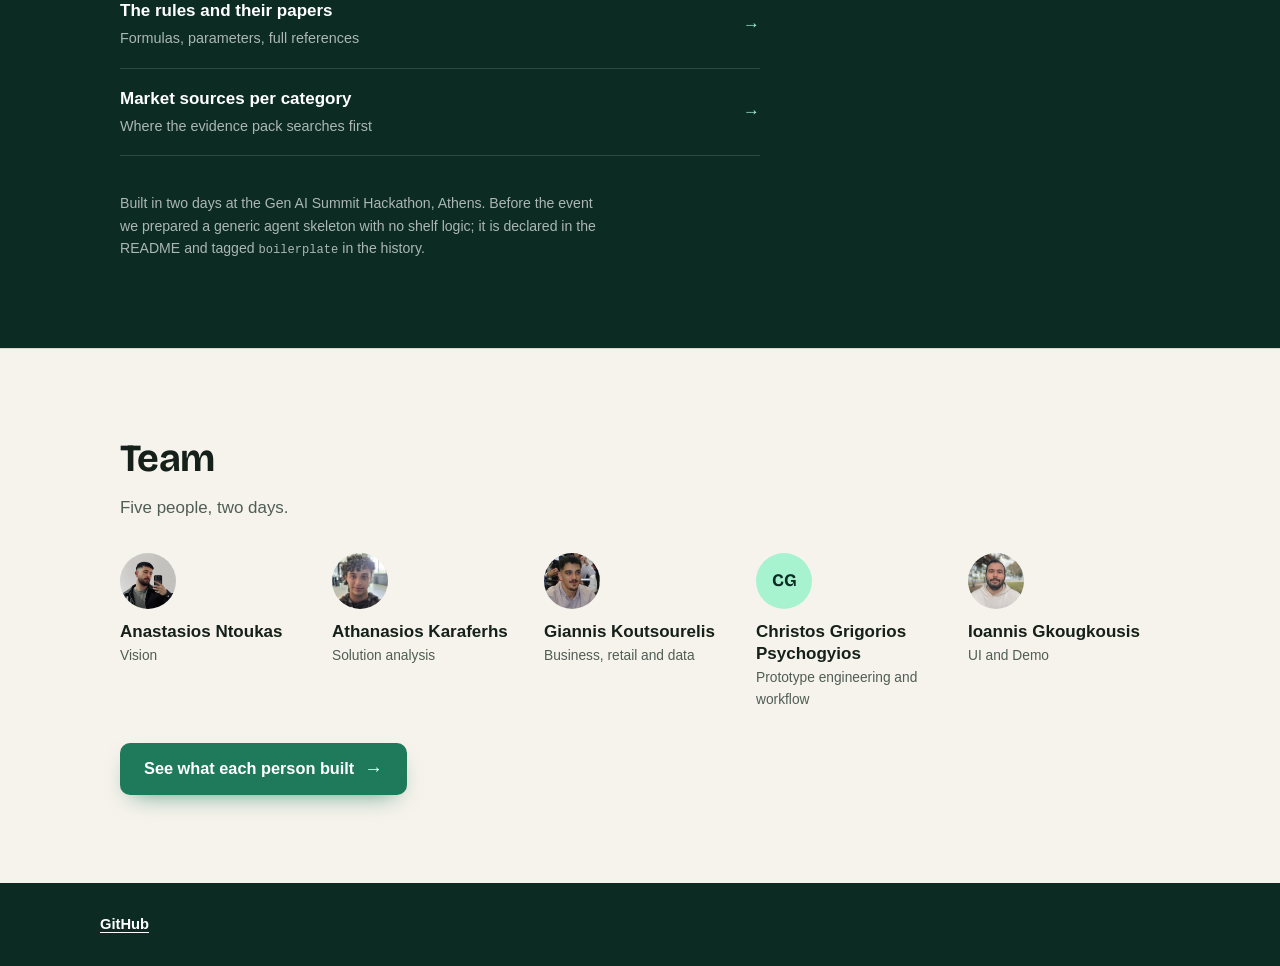
==== commit 90b7a8d2: "Project page: Shelf-It name, arrows on the hero, move feature, flow diagrams, team button - Name fol" ====
--- a/docs/index.html
+++ b/docs/index.html
@@ -3,9 +3,9 @@
 <head>
 <meta charset="utf-8">
 <meta name="viewport" content="width=device-width, initial-scale=1">
-<title>ShelfSense · the shelf agent for supermarkets</title>
-<meta name="description" content="Point a phone at a supermarket shelf. ShelfSense finds the gaps, tells the shelf worker what to bring from the backroom, and orders what is missing.">
-<meta property="og:title" content="ShelfSense · the shelf agent for supermarkets">
+<title>Shelf-It · the shelf agent for supermarkets</title>
+<meta name="description" content="Point a phone at a supermarket shelf. Shelf-It finds the gaps, tells the shelf worker what to bring from the backroom, and orders what is missing.">
+<meta property="og:title" content="Shelf-It · the shelf agent for supermarkets">
 <meta property="og:description" content="Point a phone at a shelf. Get the gaps, the refill and the order, with a source behind every number.">
 <meta property="og:image" content="shelf-drinks.jpg">
 <meta name="theme-color" content="#0c2b22">
@@ -102,6 +102,60 @@
   .built { margin-top: 56px; padding-top: 20px; border-top: 1px solid var(--line-dark); font-size: 0.9rem; color: var(--on-dark-soft); }
   .built b { color: #fff; font-weight: 600; }
 
+  /* ---------- overlays on the shelf photos: lines, arrows, chips ---------- */
+  .ovl { position: absolute; inset: 0; width: 100%; height: 100%; pointer-events: none; overflow: visible; }
+  .ovl .ln { fill: none; stroke-width: 3.5; stroke-linecap: round; stroke-dasharray: 1; stroke-dashoffset: 0; }
+  .ovl .ln.amber { stroke: var(--amber); }
+  .ovl .ln.mint { stroke: var(--mint); }
+  .ovl .ln.coral { stroke: #ff7a59; }
+  .shot.wait .ovl, .shot.wait .chip { opacity: 0; }
+  .shot.play .ovl .ln { animation: draw .8s ease-out var(--d, 0s) backwards; }
+  @keyframes draw { from { stroke-dashoffset: 1; opacity: 0; } 15% { opacity: 1; } to { stroke-dashoffset: 0; opacity: 1; } }
+  .scan { display: none; position: absolute; left: 0; right: 0; height: 18%; top: -18%; pointer-events: none;
+    background: linear-gradient(180deg, transparent, rgba(167,243,208,0.28)); border-bottom: 2px solid var(--mint); }
+  .shot.play .scan { display: block; animation: scan 1.4s ease-in-out .05s forwards; }
+  @keyframes scan { from { top: -18%; } to { top: 100%; opacity: 0; } }
+  .chip { position: absolute; background: #fff; color: var(--ink); border-radius: 8px; padding: 7px 10px 7px 9px;
+    font: 600 0.78rem/1.25 var(--sans); box-shadow: 0 10px 24px -10px rgba(0,0,0,0.55); border-left: 4px solid var(--amber); max-width: 40%; }
+  .chip small { display: block; font-weight: 500; color: var(--soft); font-size: 0.7rem; }
+  .chip.mint { border-left-color: var(--green); }
+  .chip.coral { border-left-color: #ff7a59; }
+  .shot.play .chip { animation: rise .45s ease-out var(--d, 0s) backwards; }
+  @keyframes rise { from { opacity: 0; transform: translateY(6px); } to { opacity: 1; transform: none; } }
+  .box.move { border: 3px solid var(--mint); background: rgba(167,243,208,0.18); }
+  .box.move span { background: var(--mint); }
+  .box.swap { border: 3px dashed #ff7a59; background: rgba(255,122,89,0.14); }
+  .box.swap span { background: #ff7a59; color: #fff; }
+  @media (max-width: 560px) { .chip { font-size: 0.62rem; padding: 4px 6px; max-width: 46%; } .chip small { font-size: 0.56rem; } .ovl .ln { stroke-width: 5; } }
+  @media (prefers-reduced-motion: reduce) { .shot .ovl .ln, .shot .chip { animation: none; } .shot .scan { display: none; } }
+
+  /* ---------- second feature: moves ---------- */
+  .moves .wrap { display: grid; grid-template-columns: 1fr 1.1fr; gap: 56px; align-items: center; }
+  @media (max-width: 900px) { .moves .wrap { grid-template-columns: 1fr; gap: 32px; } }
+  .moves .facts { margin: 22px 0 0; padding: 0; list-style: none; display: grid; gap: 10px; }
+  .moves .facts li { padding-left: 18px; position: relative; color: var(--on-dark); font-size: 0.96rem; }
+  .moves .facts li::before { content: ""; position: absolute; left: 0; top: .6em; width: 8px; height: 8px; border-radius: 2px; background: var(--mint); }
+
+  /* ---------- flow diagrams (how it works, architecture) ---------- */
+  .diagram { margin-top: 40px; }
+  .diagram svg { width: 100%; height: auto; display: block; }
+  .diagram .v { display: none; }
+  @media (max-width: 700px) { .diagram .h { display: none; } .diagram .v { display: block; max-width: 420px; margin: 0 auto; } }
+  .dg text { font-family: var(--sans); fill: var(--ink); }
+  .dg .t { font: 700 15px var(--sans); }
+  .dg .s { font: 12px var(--sans); fill: var(--soft); }
+  .dg .m { font: 600 11px var(--mono); }
+  .dg .bx { fill: var(--card); stroke: var(--line); stroke-width: 1.5; }
+  .dg .bx.p { stroke: #e7b25a; } .dg .bx.md { stroke: #9aa8f0; } .dg .bx.c { stroke: #7cc8a6; } .dg .bx.core { fill: var(--night); stroke: var(--night); }
+  .dg .core-t { fill: #fff; } .dg .core-s { fill: var(--mint); }
+  .dg .wire { fill: none; stroke: #9aa39d; stroke-width: 2; stroke-dasharray: 6 6; animation: flow 1.1s linear infinite; }
+  .dg .wire.solid { stroke-dasharray: none; animation: none; }
+  @keyframes flow { to { stroke-dashoffset: -12; } }
+  .dg .dot { fill: var(--green); }
+  .dg .node { stroke-width: 3; animation: glow 7.5s ease-in-out infinite; animation-delay: var(--d, 0s); }
+  @keyframes glow { 0%, 22%, 100% { stroke-width: 3; } 6% { stroke-width: 10; } }
+  @media (prefers-reduced-motion: reduce) { .dg .wire, .dg .node { animation: none; } .dg .dot { display: none; } }
+
   /* ---------- problem ---------- */
   .stats { display: grid; grid-template-columns: repeat(3, 1fr); gap: 32px; margin-top: 44px; }
   @media (max-width: 780px) { .stats { grid-template-columns: 1fr; gap: 20px; } }
@@ -212,7 +266,11 @@
   .team-strip small { font-size: 0.86rem; color: var(--soft); }
   .team-strip .tbd b { color: var(--soft); font-weight: 500; }
   .team-strip .tbd .avatar { background: var(--line); color: var(--soft); }
-  .team-more { display: inline-block; margin-top: 28px; font-weight: 600; color: var(--green); text-underline-offset: 3px; }
+  .team-more { display: inline-flex; align-items: center; gap: 10px; margin-top: 32px; padding: 15px 24px; border-radius: 10px;
+    background: var(--green); color: #fff; font: 700 1.02rem var(--sans); text-decoration: none;
+    box-shadow: 0 10px 24px -12px rgba(31,122,92,0.8); transition: transform .15s ease, background .15s ease; }
+  .team-more:hover { background: #17644a; transform: translateY(-1px); }
+  .team-more::after { content: "→"; font-size: 1.15rem; }
 
   /* ---------- links ---------- */
   .tree { max-width: 640px; margin-top: 32px; }
@@ -241,11 +299,12 @@
   <div class="wrap">
     <a class="brand" href="#top">
       <svg viewBox="0 0 32 32" aria-hidden="true"><rect width="32" height="32" rx="7" fill="#1F7A5C"/><path d="M7.5 10.5h17M7.5 16h17M7.5 21.5h17" stroke="#fff" stroke-width="2.2" stroke-linecap="round"/><circle cx="21" cy="16" r="2.1" fill="#A7F3D0"/></svg>
-      ShelfSense
+      Shelf-It
     </a>
     <div class="links">
       <a href="#problem">Problem</a>
       <a href="#how">How it works</a>
+      <a href="#moves">Moves</a>
       <a href="#arch">Architecture</a>
       <a href="#inside">What works</a>
       <a href="#proof">Rules</a>
@@ -263,7 +322,7 @@
   <div class="wrap">
     <div>
       <h1>Find shelf gaps from one phone photo.</h1>
-      <p class="sub">ShelfSense is an agent for supermarket department managers. Take a photo of a shelf and it finds
+      <p class="sub">Shelf-It is an agent for supermarket department managers. Take a photo of a shelf and it finds
         missing and misplaced products, tells the shelf worker what to bring from the backroom, and orders what the
         backroom does not have. The model reads the shelf; every count, unit and euro is computed by code and logged.</p>
       <div class="btns">
@@ -314,9 +373,23 @@
         <div class="box gap" style="left:25.0%;top:33.8%;width:17.0%;height:11.2%;animation-delay:1.00s"><span>MISSING · MYTHOS 500ML</span></div>
         <div class="box gap" style="left:24.5%;top:48.9%;width:16.2%;height:8.4%;animation-delay:1.15s"><span>MISSING · MYTHOS 330ML</span></div>
         <div class="box gap" style="left:31.8%;top:73.8%;width:13.2%;height:22.0%;animation-delay:1.30s"><span>MISSING · ΛΟΥΞ COLA 1,5L</span></div>
+        <div class="scan" aria-hidden="true"></div>
+        <svg class="ovl" viewBox="0 0 1000 750" preserveAspectRatio="none" aria-hidden="true">
+          <defs>
+            <marker id="ah-amber" viewBox="0 0 10 10" refX="8" refY="5" markerWidth="5" markerHeight="5" orient="auto-start-reverse"><path d="M0 0L10 5L0 10z" fill="#f5a524"/></marker>
+            <marker id="ah-mint" viewBox="0 0 10 10" refX="8" refY="5" markerWidth="5" markerHeight="5" orient="auto-start-reverse"><path d="M0 0L10 5L0 10z" fill="#a7f3d0"/></marker>
+          </defs>
+          <path class="ln amber" pathLength="1" style="--d:1.7s" marker-end="url(#ah-amber)" d="M420 296 C 500 296, 500 169, 570 169"/>
+          <path class="ln mint" pathLength="1" style="--d:1.95s" marker-end="url(#ah-mint)" d="M407 398 C 490 398, 500 364, 570 364"/>
+          <path class="ln amber" pathLength="1" style="--d:2.2s" marker-end="url(#ah-amber)" d="M450 636 C 520 636, 520 582, 570 582"/>
+        </svg>
+        <div class="chip" style="left:58%;top:18.5%;--d:2.3s">Order 1 case<small>Mythos 500ml · backroom empty</small></div>
+        <div class="chip mint" style="left:58%;top:44.5%;--d:2.55s">Bring 20 units<small>Mythos 330ml · from the backroom</small></div>
+        <div class="chip" style="left:58%;top:73.5%;--d:2.8s">Order 2 cases<small>Λουξ cola 1,5L · within the limit</small></div>
       </div>
       <figcaption class="note">Test shelf composed by code from real Greek product photos (sklavenitis.gr), not a photo of a
-        real store. Boxes come from the reading stored with this photo; the three gaps are in its planogram.</figcaption>
+        real store. Boxes come from the reading stored with this photo; the three gaps are in its planogram, and the units and
+        cases are what the refill code computes for them.</figcaption>
     </figure>
   </div>
   <div class="wrap">
@@ -351,6 +424,68 @@
   <div class="wrap">
     <h2>How it works</h2>
     <p class="intro">Five steps, from the shelf photo to the refill. The tag shows who does each step.</p>
+    <div class="diagram">
+      <svg class="h dg" viewBox="0 0 1000 220" role="img" aria-label="Five steps in a loop: snap, read, check, act, refill, then the next photo checks the fix.">
+      <defs><marker id="fa" viewBox="0 0 10 10" refX="8" refY="5" markerWidth="7" markerHeight="7" orient="auto-start-reverse"><path d="M0 0L10 5L0 10z" fill="#9aa39d"/></marker></defs>
+      <path class="wire" d="M 900 74 C 900 14, 100 14, 100 72" marker-end="url(#fa)"/>
+      <text class="s" x="500" y="56" text-anchor="middle">the next photo checks the fix</text>
+      <path class="wire" d="M 142 110 H 254" marker-end="url(#fa)"/>
+      <path class="wire" d="M 342 110 H 454" marker-end="url(#fa)"/>
+      <path class="wire" d="M 542 110 H 654" marker-end="url(#fa)"/>
+      <path class="wire" d="M 742 110 H 854" marker-end="url(#fa)"/>
+      <circle class="dot" r="7"><animateMotion dur="7.5s" repeatCount="indefinite" path="M100 110 H900"/></circle>
+      <circle class="node" style="--d:0.0s" cx="100" cy="110" r="36" fill="#fff" stroke="#f5a524"/>
+      <text class="t" x="100" y="117" text-anchor="middle">1</text>
+      <text class="t" x="100" y="178" text-anchor="middle">Snap</text>
+      <text class="m" x="100" y="200" text-anchor="middle" fill="#f5a524">person</text>
+      <circle class="node" style="--d:1.5s" cx="300" cy="110" r="36" fill="#fff" stroke="#6f7fe0"/>
+      <text class="t" x="300" y="117" text-anchor="middle">2</text>
+      <text class="t" x="300" y="178" text-anchor="middle">Read</text>
+      <text class="m" x="300" y="200" text-anchor="middle" fill="#6f7fe0">model</text>
+      <circle class="node" style="--d:3.0s" cx="500" cy="110" r="36" fill="#fff" stroke="#6f7fe0"/>
+      <text class="t" x="500" y="117" text-anchor="middle">3</text>
+      <text class="t" x="500" y="178" text-anchor="middle">Check</text>
+      <text class="m" x="500" y="200" text-anchor="middle" fill="#6f7fe0">model + code</text>
+      <circle class="node" style="--d:4.5s" cx="700" cy="110" r="36" fill="#fff" stroke="#1f7a5c"/>
+      <text class="t" x="700" y="117" text-anchor="middle">4</text>
+      <text class="t" x="700" y="178" text-anchor="middle">Act</text>
+      <text class="m" x="700" y="200" text-anchor="middle" fill="#1f7a5c">code</text>
+      <circle class="node" style="--d:6.0s" cx="900" cy="110" r="36" fill="#fff" stroke="#f5a524"/>
+      <text class="t" x="900" y="117" text-anchor="middle">5</text>
+      <text class="t" x="900" y="178" text-anchor="middle">Refill</text>
+      <text class="m" x="900" y="200" text-anchor="middle" fill="#f5a524">person</text>
+      </svg>
+      <svg class="v dg" viewBox="0 0 340 640" role="img" aria-label="Five steps in a loop: snap, read, check, act, refill, then the next photo checks the fix.">
+      <defs><marker id="fv" viewBox="0 0 10 10" refX="8" refY="5" markerWidth="7" markerHeight="7" orient="auto-start-reverse"><path d="M0 0L10 5L0 10z" fill="#9aa39d"/></marker></defs>
+      <path class="wire" d="M 84 586 C 330 600, 330 20, 86 32" marker-end="url(#fv)"/>
+      <text class="s" x="300" y="318" text-anchor="middle" transform="rotate(90 300 318)">the next photo checks the fix</text>
+      <path class="wire" d="M 50 102 V 139" marker-end="url(#fv)"/>
+      <path class="wire" d="M 50 227 V 264" marker-end="url(#fv)"/>
+      <path class="wire" d="M 50 352 V 389" marker-end="url(#fv)"/>
+      <path class="wire" d="M 50 477 V 514" marker-end="url(#fv)"/>
+      <circle class="dot" r="7"><animateMotion dur="7.5s" repeatCount="indefinite" path="M50 60 V560"/></circle>
+      <circle class="node" style="--d:0.0s" cx="50" cy="60" r="34" fill="#fff" stroke="#f5a524"/>
+      <text class="t" x="50" y="66" text-anchor="middle">1</text>
+      <text class="t" x="104" y="58">Snap</text>
+      <text class="m" x="104" y="78" fill="#f5a524">person</text>
+      <circle class="node" style="--d:1.5s" cx="50" cy="185" r="34" fill="#fff" stroke="#6f7fe0"/>
+      <text class="t" x="50" y="191" text-anchor="middle">2</text>
+      <text class="t" x="104" y="183">Read</text>
+      <text class="m" x="104" y="203" fill="#6f7fe0">model</text>
+      <circle class="node" style="--d:3.0s" cx="50" cy="310" r="34" fill="#fff" stroke="#6f7fe0"/>
+      <text class="t" x="50" y="316" text-anchor="middle">3</text>
+      <text class="t" x="104" y="308">Check</text>
+      <text class="m" x="104" y="328" fill="#6f7fe0">model + code</text>
+      <circle class="node" style="--d:4.5s" cx="50" cy="435" r="34" fill="#fff" stroke="#1f7a5c"/>
+      <text class="t" x="50" y="441" text-anchor="middle">4</text>
+      <text class="t" x="104" y="433">Act</text>
+      <text class="m" x="104" y="453" fill="#1f7a5c">code</text>
+      <circle class="node" style="--d:6.0s" cx="50" cy="560" r="34" fill="#fff" stroke="#f5a524"/>
+      <text class="t" x="50" y="566" text-anchor="middle">5</text>
+      <text class="t" x="104" y="558">Refill</text>
+      <text class="m" x="104" y="578" fill="#f5a524">person</text>
+      </svg>
+    </div>
     <ol class="steps">
       <li class="step">
         <h3>Snap <span class="tag t-person">person</span></h3>
@@ -381,10 +516,140 @@
   </div>
 </section>
 
+<section class="dark moves" id="moves">
+  <div class="wrap">
+    <div>
+      <h2>It also moves products to where they earn more.</h2>
+      <p class="intro">Besides refilling gaps, the agent checks the layout with rules K3–K8 and proposes moves. On the
+        same test shelf, rule K4 sends Βεργίνα Red 500ml to eye level and Άμστελ 330ml to its old place.</p>
+      <ul class="facts">
+        <li>€7.68 margin per facing a day for Βεργίνα Red, against €0.59 for Άμστελ 330ml.</li>
+        <li>No uplift percentage is claimed: the sources rank positions, they do not give a number for this shelf.</li>
+        <li>The manager accepts, rejects or corrects. An accepted move becomes a task for the shelf worker.</li>
+      </ul>
+    </div>
+    <figure style="margin:0">
+      <div class="shot">
+        <img src="shelf-move.jpg" width="1400" height="1050" loading="lazy" alt="The drinks test shelf, full. Βεργίνα Red bottles on the top shelf and Άμστελ cans at eye level are outlined, with arrows showing the two products swapping places.">
+        <div class="box move" style="left:42.2%;top:13.8%;width:6.6%;height:16.2%;animation-delay:.3s"><span>K4 · TO EYE LEVEL</span></div>
+        <div class="box swap" style="left:64.5%;top:48.9%;width:10.5%;height:8.2%;animation-delay:.5s"><span>SWAP</span></div>
+        <svg class="ovl" viewBox="0 0 1000 750" preserveAspectRatio="none" aria-hidden="true">
+          <defs>
+            <marker id="mh-mint" viewBox="0 0 10 10" refX="8" refY="5" markerWidth="5" markerHeight="5" orient="auto-start-reverse"><path d="M0 0L10 5L0 10z" fill="#a7f3d0"/></marker>
+            <marker id="mh-coral" viewBox="0 0 10 10" refX="8" refY="5" markerWidth="5" markerHeight="5" orient="auto-start-reverse"><path d="M0 0L10 5L0 10z" fill="#ff7a59"/></marker>
+          </defs>
+          <path class="ln mint" pathLength="1" style="--d:.9s" marker-end="url(#mh-mint)" d="M470 225 C 500 300, 620 300, 680 364"/>
+          <path class="ln coral" pathLength="1" style="--d:1.4s" marker-end="url(#mh-coral)" d="M650 434 C 560 470, 420 400, 445 230"/>
+        </svg>
+        <div class="chip mint" style="left:56%;top:76%;--d:1.9s">K4 · eye level<small>€7.68 vs €0.59 margin per facing a day</small></div>
+      </div>
+      <figcaption class="note">Same test shelf, full. The move and the two figures are the output of the rules code on
+        this shelf's synthetic sales and costs.</figcaption>
+    </figure>
+  </div>
+</section>
+
 <section id="arch">
   <div class="wrap">
     <h2>Architecture</h2>
     <p class="intro">One agent and a small set of tools. The model reads the shelf; code computes every number.</p>
+    <div class="diagram">
+<svg class="h dg" viewBox="0 0 1000 500" role="img" aria-label="Architecture: the phone sends a photo to the agent; the agent asks Gemini to read it, reads DuckDB, applies rules K1 to K8 and gathers evidence, then sends a task, a warehouse order and a shelf talker.">
+<defs><marker id="aa" viewBox="0 0 10 10" refX="8" refY="5" markerWidth="7" markerHeight="7" orient="auto-start-reverse"><path d="M0 0L10 5L0 10z" fill="#9aa39d"/></marker></defs>
+<path id="w1" class="wire" d="M 190 245 H 390" marker-end="url(#aa)"/>
+<path id="w2" class="wire" d="M 470 178 V 104" marker-end="url(#aa)"/>
+<path id="w3" class="wire" d="M 530 104 V 178" marker-end="url(#aa)"/>
+<path id="w4" class="wire" d="M 455 292 C 455 340, 350 340, 350 386" marker-end="url(#aa)" marker-start="url(#aa)"/>
+<path id="w5" class="wire" d="M 545 292 C 545 340, 650 340, 650 386" marker-end="url(#aa)" marker-start="url(#aa)"/>
+<path id="w6" class="wire" d="M 607 205 C 650 205, 690 150, 735 104" marker-end="url(#aa)" marker-start="url(#aa)"/>
+<path id="w7" class="wire" d="M 607 230 C 690 230, 700 180, 786 180" marker-end="url(#aa)"/>
+<path id="w8" class="wire" d="M 607 248 C 690 248, 700 255, 786 255" marker-end="url(#aa)"/>
+<path id="w9" class="wire" d="M 607 266 C 690 266, 700 330, 786 330" marker-end="url(#aa)"/>
+<text class="s" x="290" y="236" text-anchor="middle">photo or frame</text>
+<text class="s" x="462" y="145" text-anchor="end">image</text>
+<text class="s" x="538" y="145" text-anchor="start">products, facings, gaps</text>
+<circle class="dot" r="6"><animateMotion dur="2.2s" begin="0s;0s+7.5s;0s+15s;0s+22.5s" repeatCount="1" fill="freeze"><mpath href="#w1"/></animateMotion></circle>
+<circle class="dot" r="6"><animateMotion dur="1.4s" begin="2.2s;2.2s+7.5s;2.2s+15s;2.2s+22.5s" repeatCount="1" fill="freeze"><mpath href="#w2"/></animateMotion></circle>
+<circle class="dot" r="6"><animateMotion dur="1.4s" begin="3.6s;3.6s+7.5s;3.6s+15s;3.6s+22.5s" repeatCount="1" fill="freeze"><mpath href="#w3"/></animateMotion></circle>
+<circle class="dot" r="6"><animateMotion dur="2.0s" begin="5.0s;5.0s+7.5s;5.0s+15s;5.0s+22.5s" repeatCount="1" fill="freeze"><mpath href="#w8"/></animateMotion></circle>
+<rect class="bx p" x="20" y="175" width="170" height="140" rx="10"/>
+<text class="t" x="34" y="201">Phone</text>
+<text class="s" x="34" y="221">/capture · one tap</text>
+<text class="s" x="34" y="239">/cam · every 5 s</text>
+<text class="s" x="34" y="257">Telegram photo</text>
+<rect class="bx md" x="395" y="20" width="210" height="84" rx="10"/>
+<text class="t" x="409" y="46">Gemini vision</text>
+<text class="s" x="409" y="66">reads the shelf</text>
+<text class="s" x="409" y="84">structured output</text>
+<rect class="bx c" x="650" y="20" width="210" height="84" rx="10"/>
+<text class="t" x="664" y="46">Evidence</text>
+<text class="s" x="664" y="66">treg web and news</text>
+<text class="s" x="664" y="84">Open Food Facts</text>
+<rect class="bx c" x="250" y="390" width="200" height="90" rx="10"/>
+<text class="t" x="264" y="416">DuckDB</text>
+<text class="s" x="264" y="436">catalogue · planogram</text>
+<text class="s" x="264" y="454">backroom · sales</text>
+<rect class="bx c" x="550" y="390" width="200" height="90" rx="10"/>
+<text class="t" x="564" y="416">Rules K1–K8</text>
+<text class="s" x="564" y="436">refill and layout</text>
+<text class="s" x="564" y="454">rules.json</text>
+<rect class="bx c" x="790" y="150" width="190" height="60" rx="10"/>
+<text class="t" x="804" y="176">Task · Telegram</text>
+<text class="s" x="804" y="196">crop, units, where from</text>
+<rect class="bx p" x="790" y="225" width="190" height="60" rx="10"/>
+<text class="t" x="804" y="251">Warehouse order</text>
+<text class="s" x="804" y="271">≤ 3 cases and ≤ €50: auto</text>
+<rect class="bx c" x="790" y="300" width="190" height="60" rx="10"/>
+<text class="t" x="804" y="326">Shelf talker</text>
+<text class="s" x="804" y="346">fal · printable sign</text>
+<rect class="bx core" x="395" y="180" width="210" height="112" rx="12"/>
+<text class="t core-t" x="500" y="222" text-anchor="middle">Shelf-It agent</text>
+<text class="s core-s" x="500" y="244" text-anchor="middle">FastAPI · tool loop</text>
+<text class="s core-s" x="500" y="264" text-anchor="middle">every figure → audit trail</text>
+</svg>
+<svg class="v dg" viewBox="0 0 340 660" role="img" aria-label="Architecture: the phone sends a photo to the agent; the agent asks Gemini to read it, reads DuckDB, applies rules K1 to K8 and gathers evidence, then sends a task, a warehouse order and a shelf talker.">
+<defs><marker id="ab" viewBox="0 0 10 10" refX="8" refY="5" markerWidth="7" markerHeight="7" orient="auto-start-reverse"><path d="M0 0L10 5L0 10z" fill="#9aa39d"/></marker></defs>
+<path id="v1" class="wire" d="M 170 82 V 116" marker-end="url(#ab)"/>
+<path id="v2" class="wire" d="M 90 192 V 226" marker-end="url(#ab)" marker-start="url(#ab)"/>
+<path id="v3" class="wire" d="M 250 192 V 226" marker-end="url(#ab)" marker-start="url(#ab)"/>
+<path id="v4" class="wire" d="M 170 192 V 350 H 162" marker-end="url(#ab)" marker-start="url(#ab)"/>
+<path id="v5" class="wire" d="M 170 192 V 350 H 178" marker-end="url(#ab)" marker-start="url(#ab)"/>
+<path id="v6" class="wire" d="M 20 155 H 8 V 466 H 16" marker-end="url(#ab)"/>
+<path id="v7" class="wire" d="M 8 466 V 536 H 16" marker-end="url(#ab)"/>
+<path id="v8" class="wire" d="M 8 536 V 606 H 16" marker-end="url(#ab)"/>
+<circle class="dot" r="6"><animateMotion dur="1.4s" begin="0s;7.5s;15s;22.5s" repeatCount="1" fill="freeze"><mpath href="#v1"/></animateMotion></circle>
+<circle class="dot" r="6"><animateMotion dur="2.6s" begin="2s;9.5s;17s;24.5s" repeatCount="1" fill="freeze"><mpath href="#v6"/></animateMotion></circle>
+<rect class="bx p" x="20" y="10" width="300" height="72" rx="10"/>
+<text class="t" x="32" y="34">Phone</text>
+<text class="s" x="32" y="53">/capture · /cam every 5 s · Telegram</text>
+<rect class="bx md" x="20" y="230" width="140" height="84" rx="10"/>
+<text class="t" x="32" y="254">Gemini vision</text>
+<text class="s" x="32" y="273">reads the shelf</text>
+<rect class="bx c" x="180" y="230" width="140" height="84" rx="10"/>
+<text class="t" x="192" y="254">DuckDB</text>
+<text class="s" x="192" y="273">catalogue, planogram</text>
+<text class="s" x="192" y="290">backroom, sales</text>
+<rect class="bx c" x="20" y="320" width="140" height="84" rx="10"/>
+<text class="t" x="32" y="344">Rules K1–K8</text>
+<text class="s" x="32" y="363">refill and layout</text>
+<rect class="bx c" x="180" y="320" width="140" height="84" rx="10"/>
+<text class="t" x="192" y="344">Evidence</text>
+<text class="s" x="192" y="363">treg · Open Food</text>
+<text class="s" x="192" y="380">Facts</text>
+<rect class="bx c" x="20" y="438" width="300" height="56" rx="10"/>
+<text class="t" x="32" y="462">Task · Telegram</text>
+<text class="s" x="32" y="481">crop, units, where from</text>
+<rect class="bx p" x="20" y="508" width="300" height="56" rx="10"/>
+<text class="t" x="32" y="532">Warehouse order</text>
+<text class="s" x="32" y="551">≤ 3 cases and ≤ €50: auto</text>
+<rect class="bx c" x="20" y="578" width="300" height="56" rx="10"/>
+<text class="t" x="32" y="602">Shelf talker</text>
+<text class="s" x="32" y="621">fal · printable sign</text>
+<rect class="bx core" x="20" y="120" width="300" height="72" rx="12"/>
+<text class="t core-t" x="170" y="150" text-anchor="middle">Shelf-It agent</text>
+<text class="s core-s" x="170" y="172" text-anchor="middle">FastAPI · tool loop · audit trail</text>
+</svg>
+    </div>
     <div class="arch">
       <div class="lane">
         <h3><span class="tag t-person">person</span> Capture</h3>
@@ -451,7 +716,7 @@
             <div><span>check_planogram</span>3 missing: D12, D22, D43</div>
             <div><span>replenishment_plan</span>D22: 20 units from backroom · K1, K2</div>
             <div><span>order_from_warehouse</span>D12, D43: 3 cases, within limit → placed</div>
-            <div><span>layout_suggestions</span>up to two moves · K3–K8</div>
+            <div><span>layout_suggestions</span>3 suggestions: K4, K5, K3</div>
           </div>
         </div>
       </div>
@@ -466,12 +731,12 @@
       suggestion shows its rule, its numbers and its source. If a figure is missing, the rule does not run.</p>
     <div class="rules-grid">
       <div class="label">
-        <div class="what">Move one facing from Mountain tea to Espresso capsules</div>
+        <div class="what">Move one facing from Άλφα alcohol-free 330ml to Βεργίνα Red 500ml</div>
         <dl>
           <dt>Rule</dt><dd>K3 · space against sales</dd>
-          <dt>Gain</dt><dd>+€1.97 a day</dd>
-          <dt>Loss</dt><dd>−€0.43 a day</dd>
-          <dt>Net</dt><dd class="plus">+€1.54 margin a day</dd>
+          <dt>Gain</dt><dd>+€1.10 a day</dd>
+          <dt>Loss</dt><dd>−€0.07 a day</dd>
+          <dt>Net</dt><dd class="plus">+€1.03 margin a day</dd>
           <dt>Source</dt><dd>Eisend 2014, space elasticity 0.17</dd>
           <dt>Sales</dt><dd>28 days, synthetic</dd>
         </dl>
@@ -552,7 +817,7 @@
     <h2>Team</h2>
     <p class="intro">Five people, two days.</p>
     <div class="team-strip" id="team-strip"></div>
-    <a class="team-more" href="team.html">What each person built</a>
+    <a class="team-more" href="team.html">See what each person built</a>
   </div>
 </section>
 
@@ -588,18 +853,20 @@
   if (PAGE.video) {
     const id = yt(PAGE.video);
     document.getElementById("video").innerHTML = id
-      ? `<iframe src="https://www.youtube-nocookie.com/embed/${id}?rel=0" title="ShelfSense demo" loading="lazy" allow="accelerometer; encrypted-media; gyroscope; picture-in-picture; fullscreen" allowfullscreen></iframe>`
+      ? `<iframe src="https://www.youtube-nocookie.com/embed/${id}?rel=0" title="Shelf-It demo" loading="lazy" allow="accelerometer; encrypted-media; gyroscope; picture-in-picture; fullscreen" allowfullscreen></iframe>`
       : `<video controls playsinline preload="metadata" src="${esc(PAGE.video)}"></video>`;
     document.getElementById("demo").hidden = false;
   }
 
   // Draw the detection boxes when the photo scrolls into view. Without JS or with reduced motion they are simply shown.
-  const shot = document.querySelector(".shot");
-  if (shot && "IntersectionObserver" in window && matchMedia("(prefers-reduced-motion: no-preference)").matches) {
-    shot.classList.add("wait");
-    const play = () => { shot.classList.remove("wait"); shot.classList.add("play"); io.disconnect(); };
-    const io = new IntersectionObserver((es) => { if (es.some((e) => e.isIntersecting)) play(); }, { threshold: 0.3 });
-    io.observe(shot);
+  if ("IntersectionObserver" in window && matchMedia("(prefers-reduced-motion: no-preference)").matches) {
+    document.querySelectorAll(".shot").forEach((shot) => {
+      shot.classList.add("wait");
+      const io = new IntersectionObserver((es) => {
+        if (es.some((e) => e.isIntersecting)) { shot.classList.remove("wait"); shot.classList.add("play"); io.disconnect(); }
+      }, { threshold: 0.3 });
+      io.observe(shot);
+    });
   }
 
   const team = window.TEAM || [];
